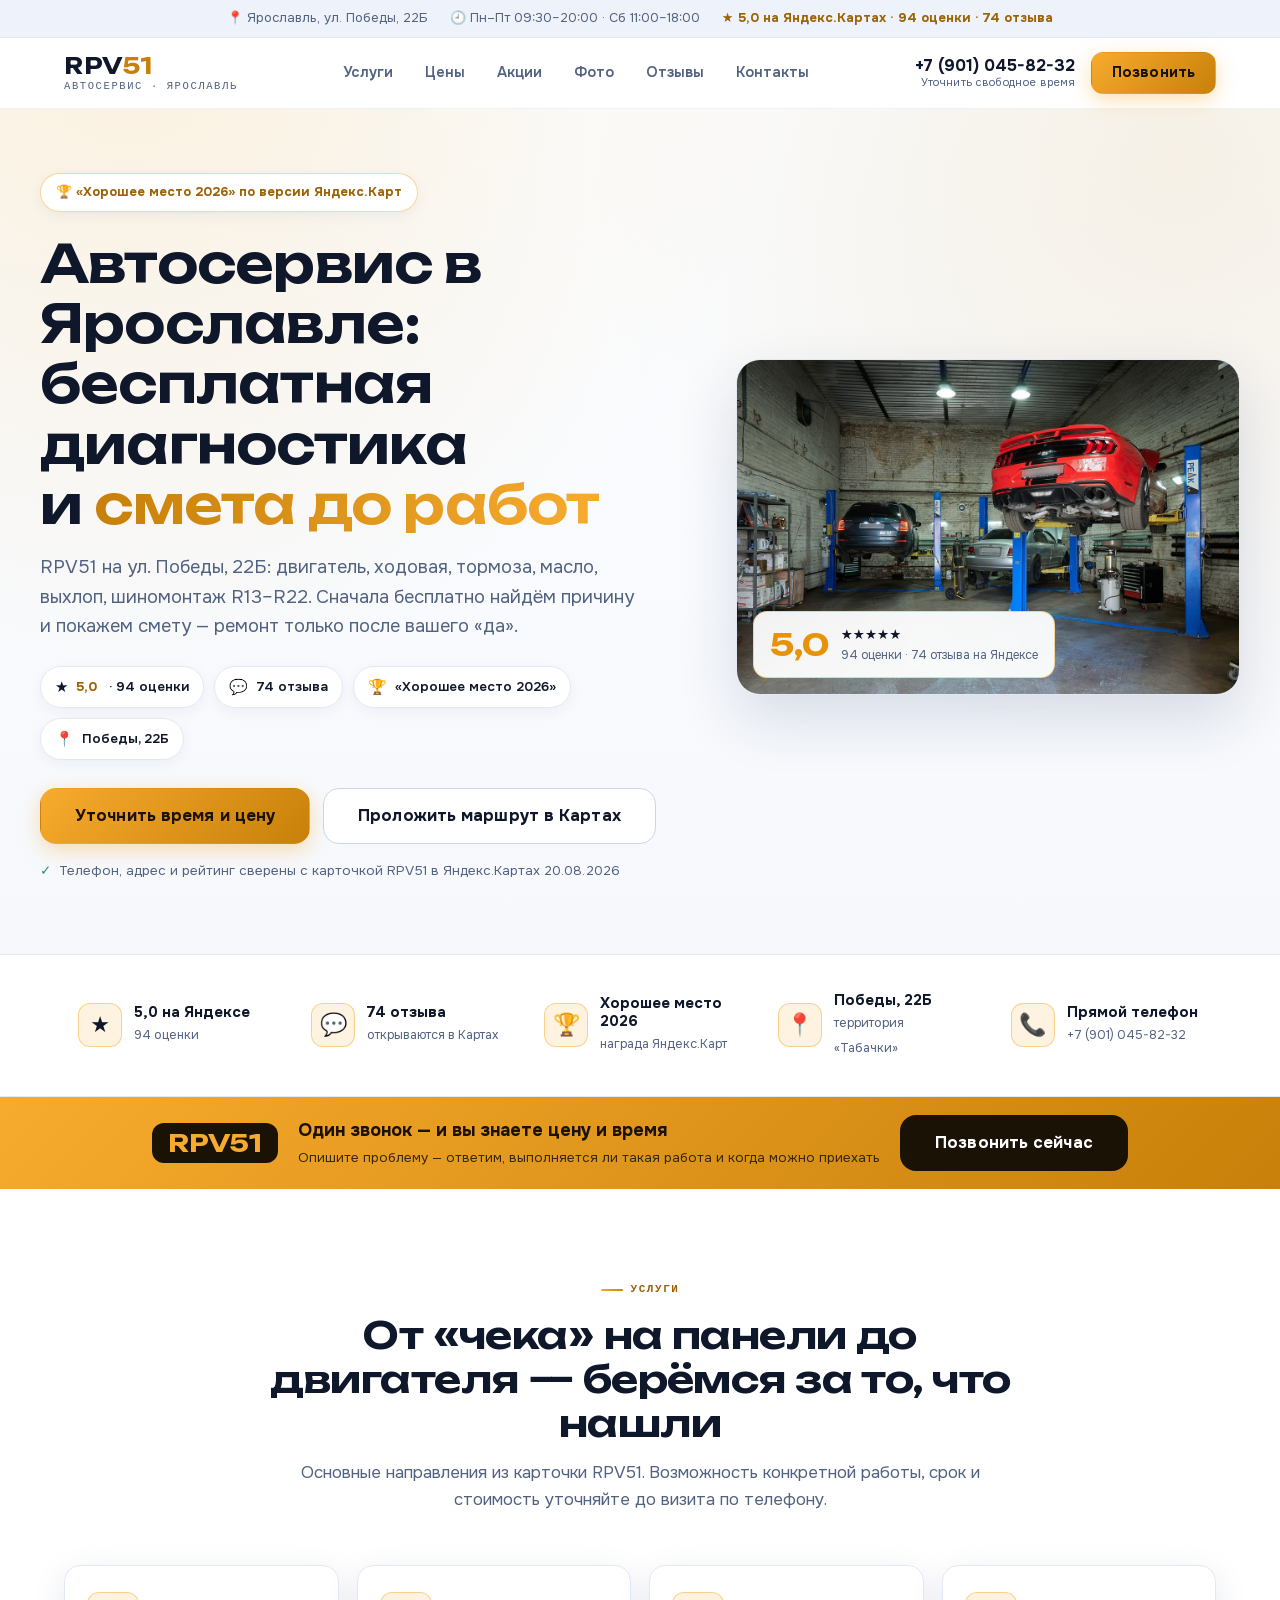
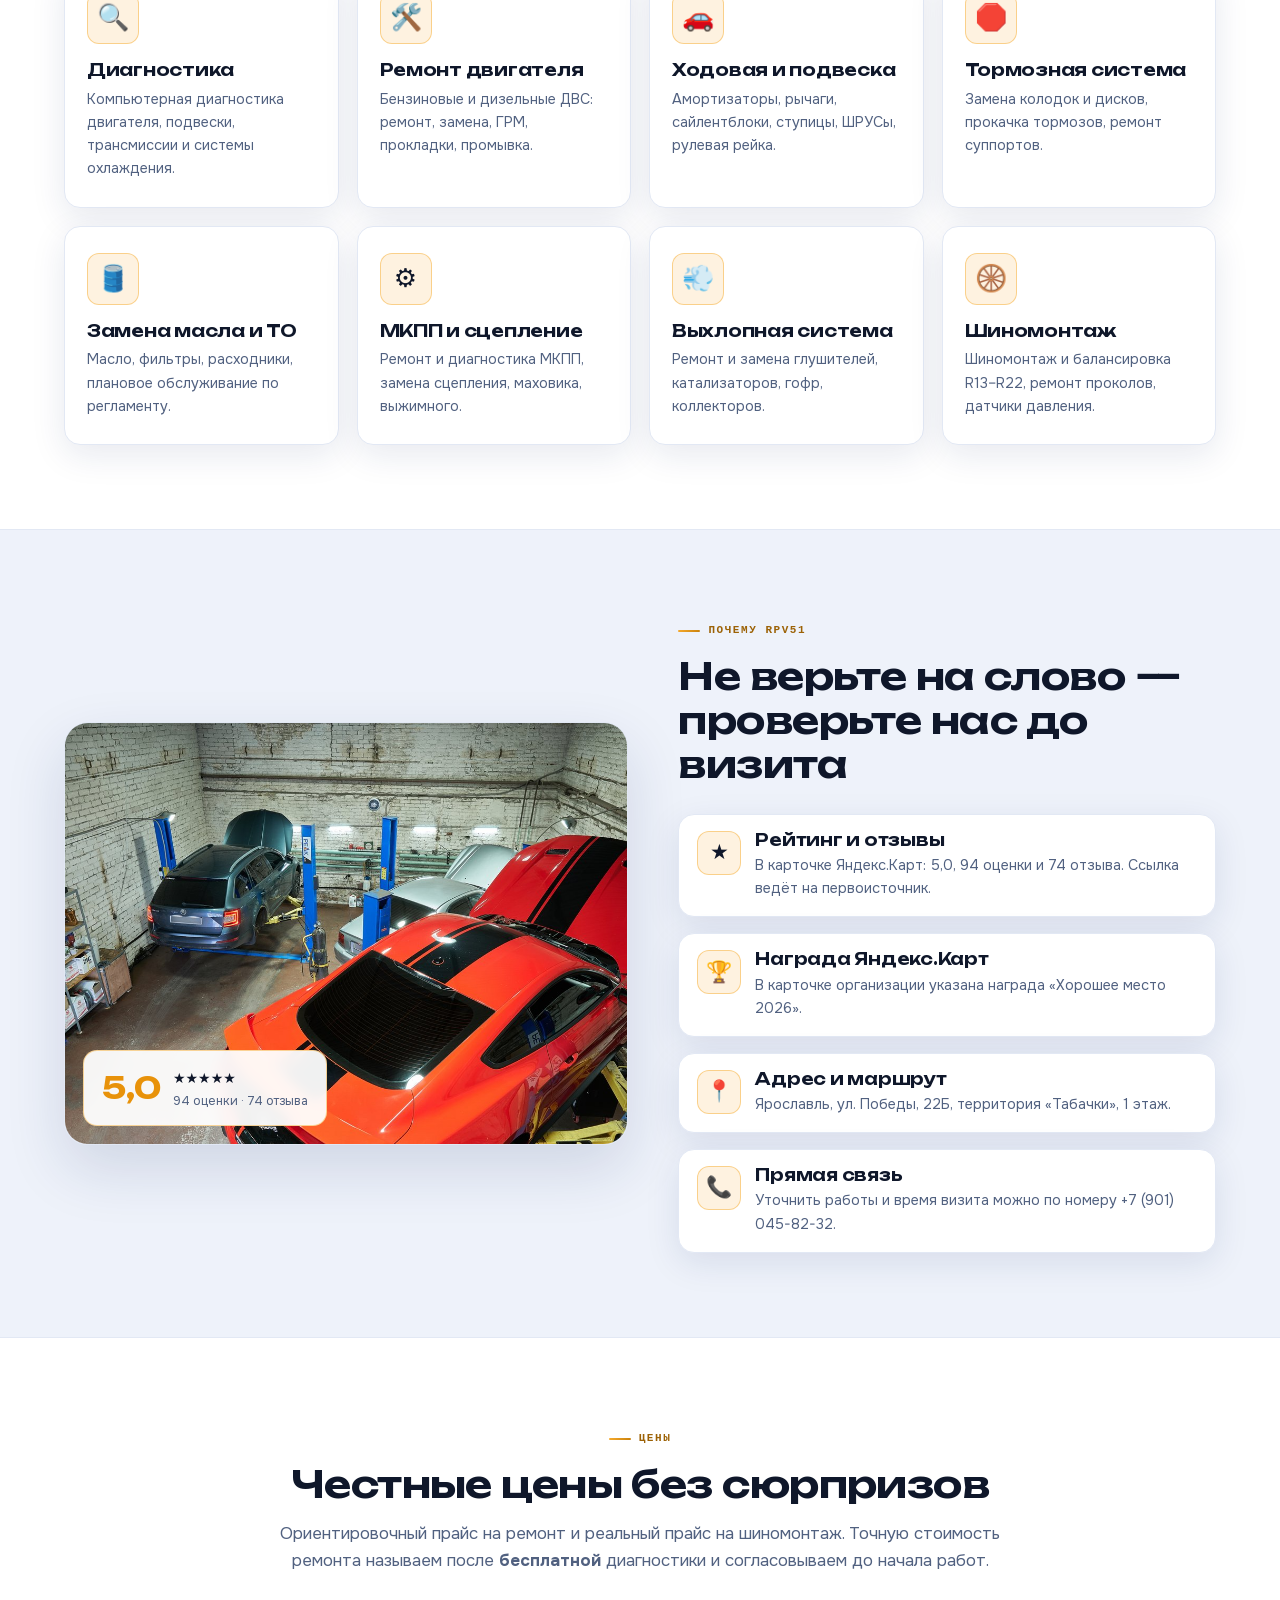
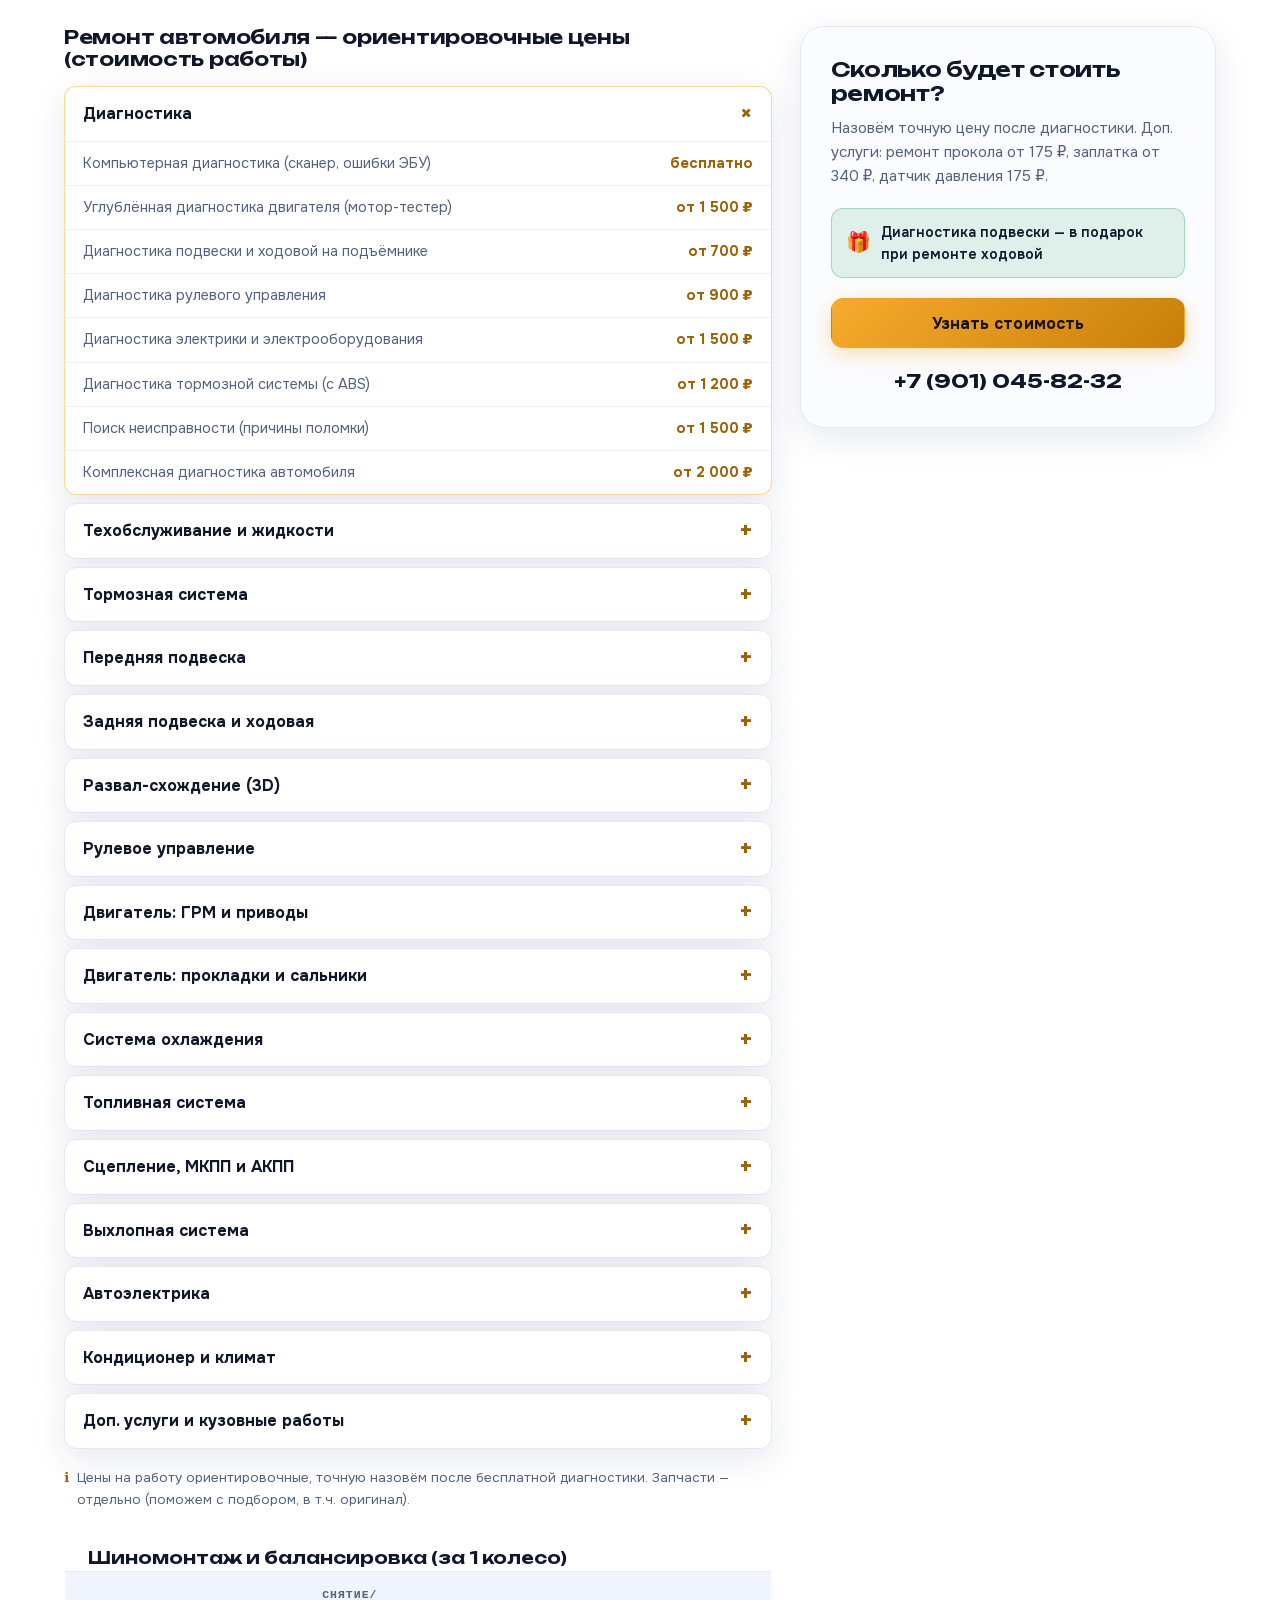
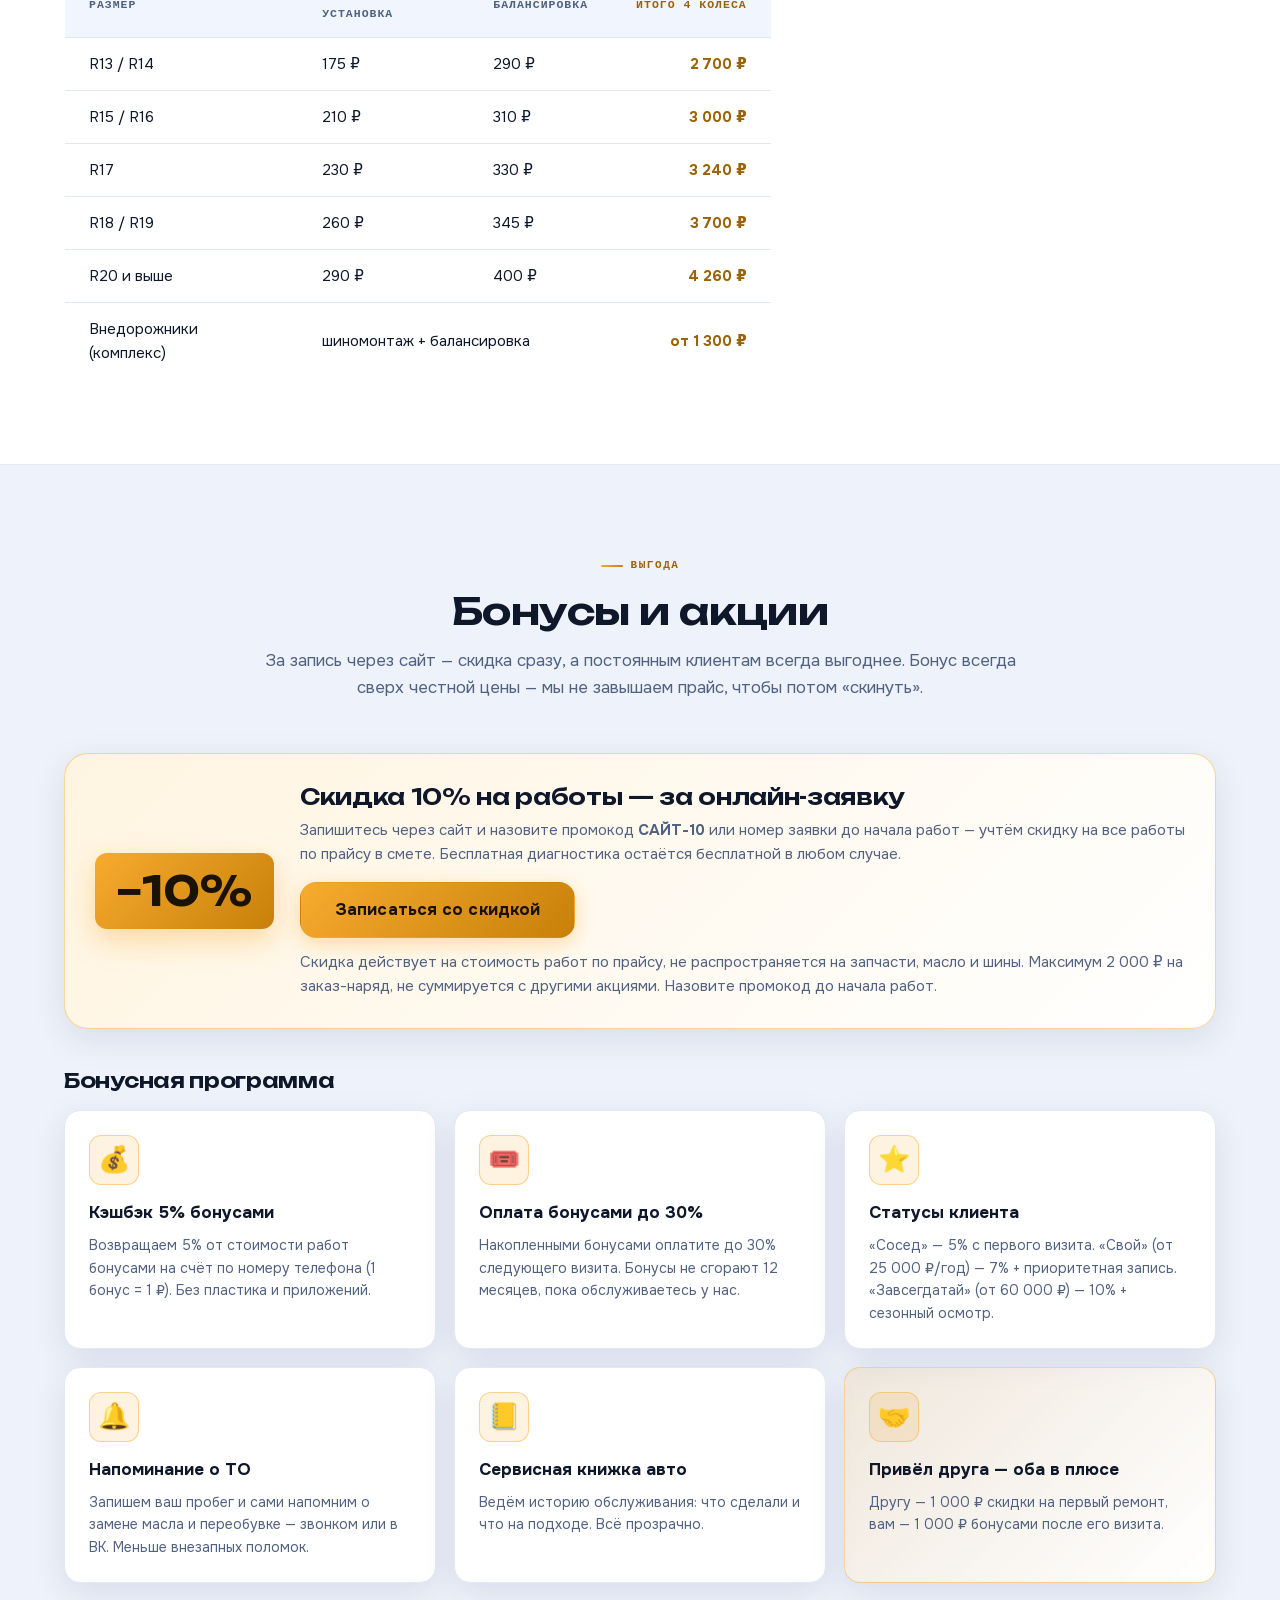
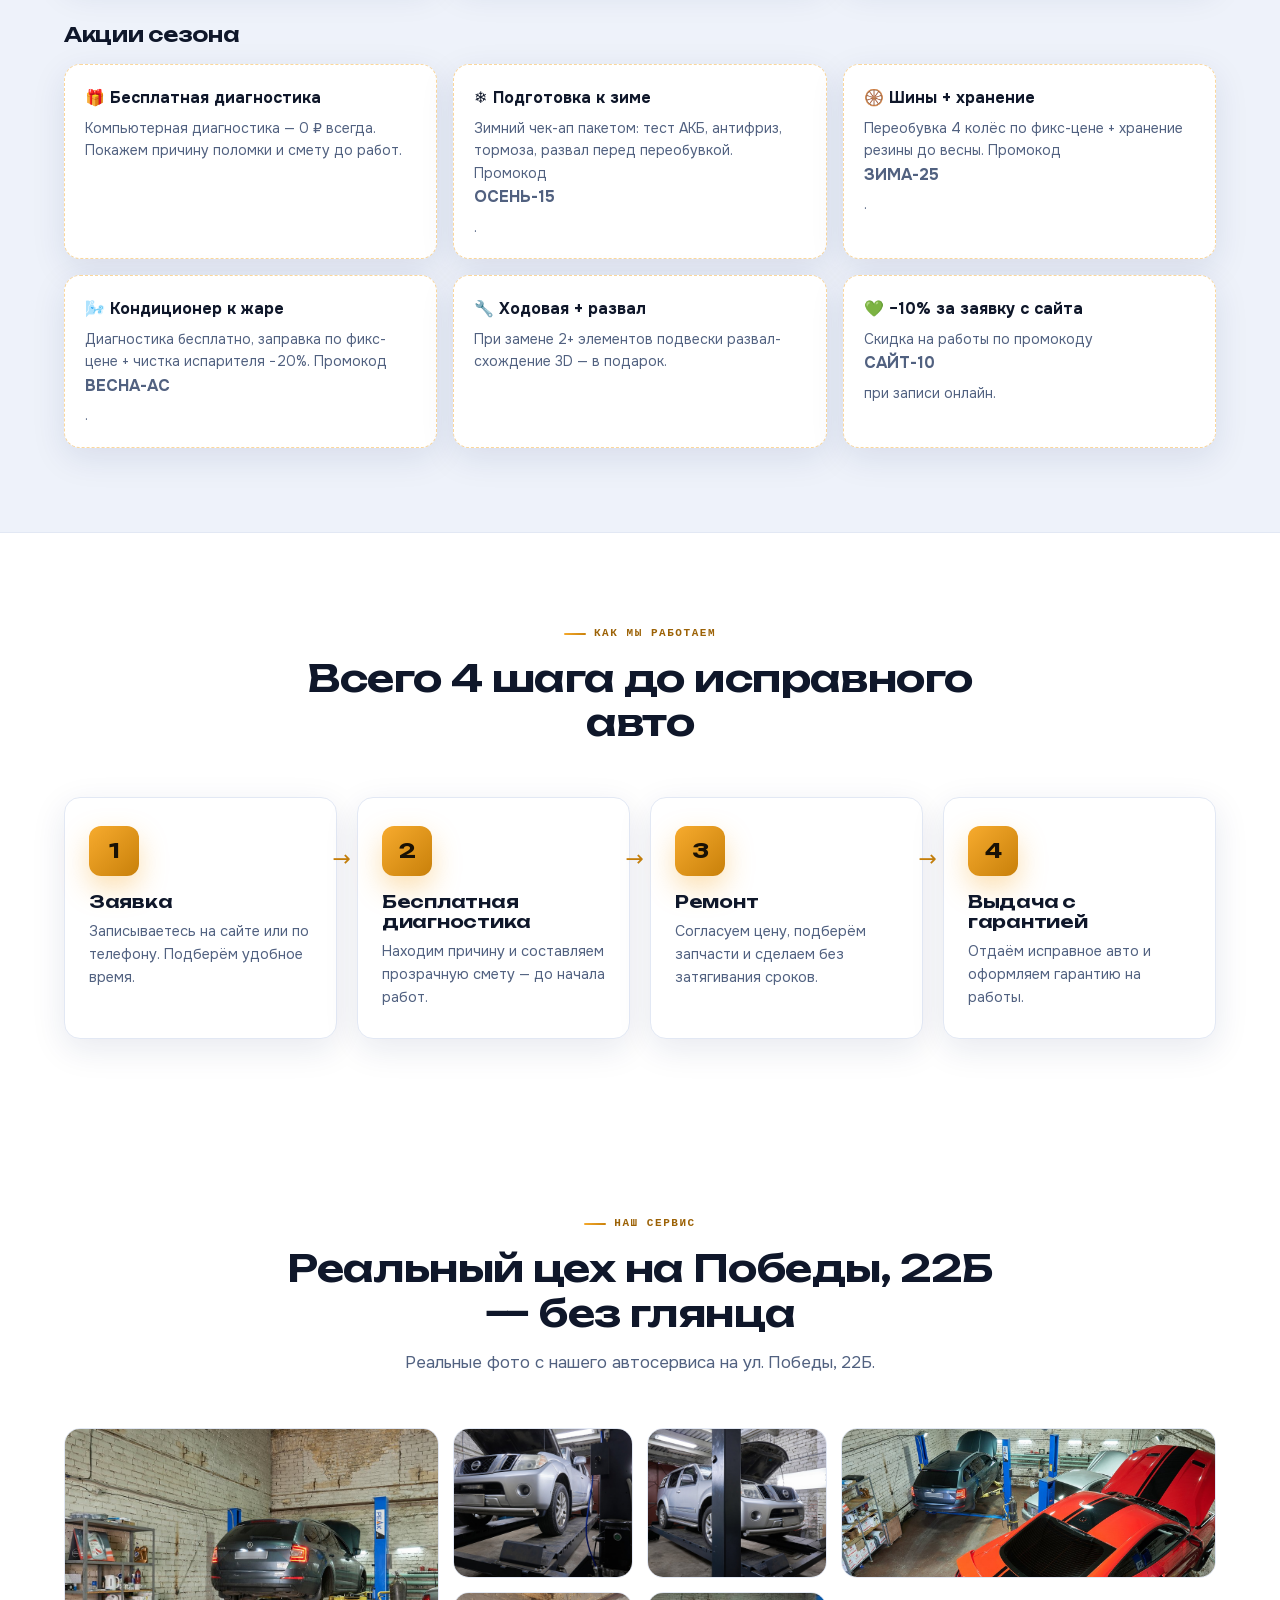
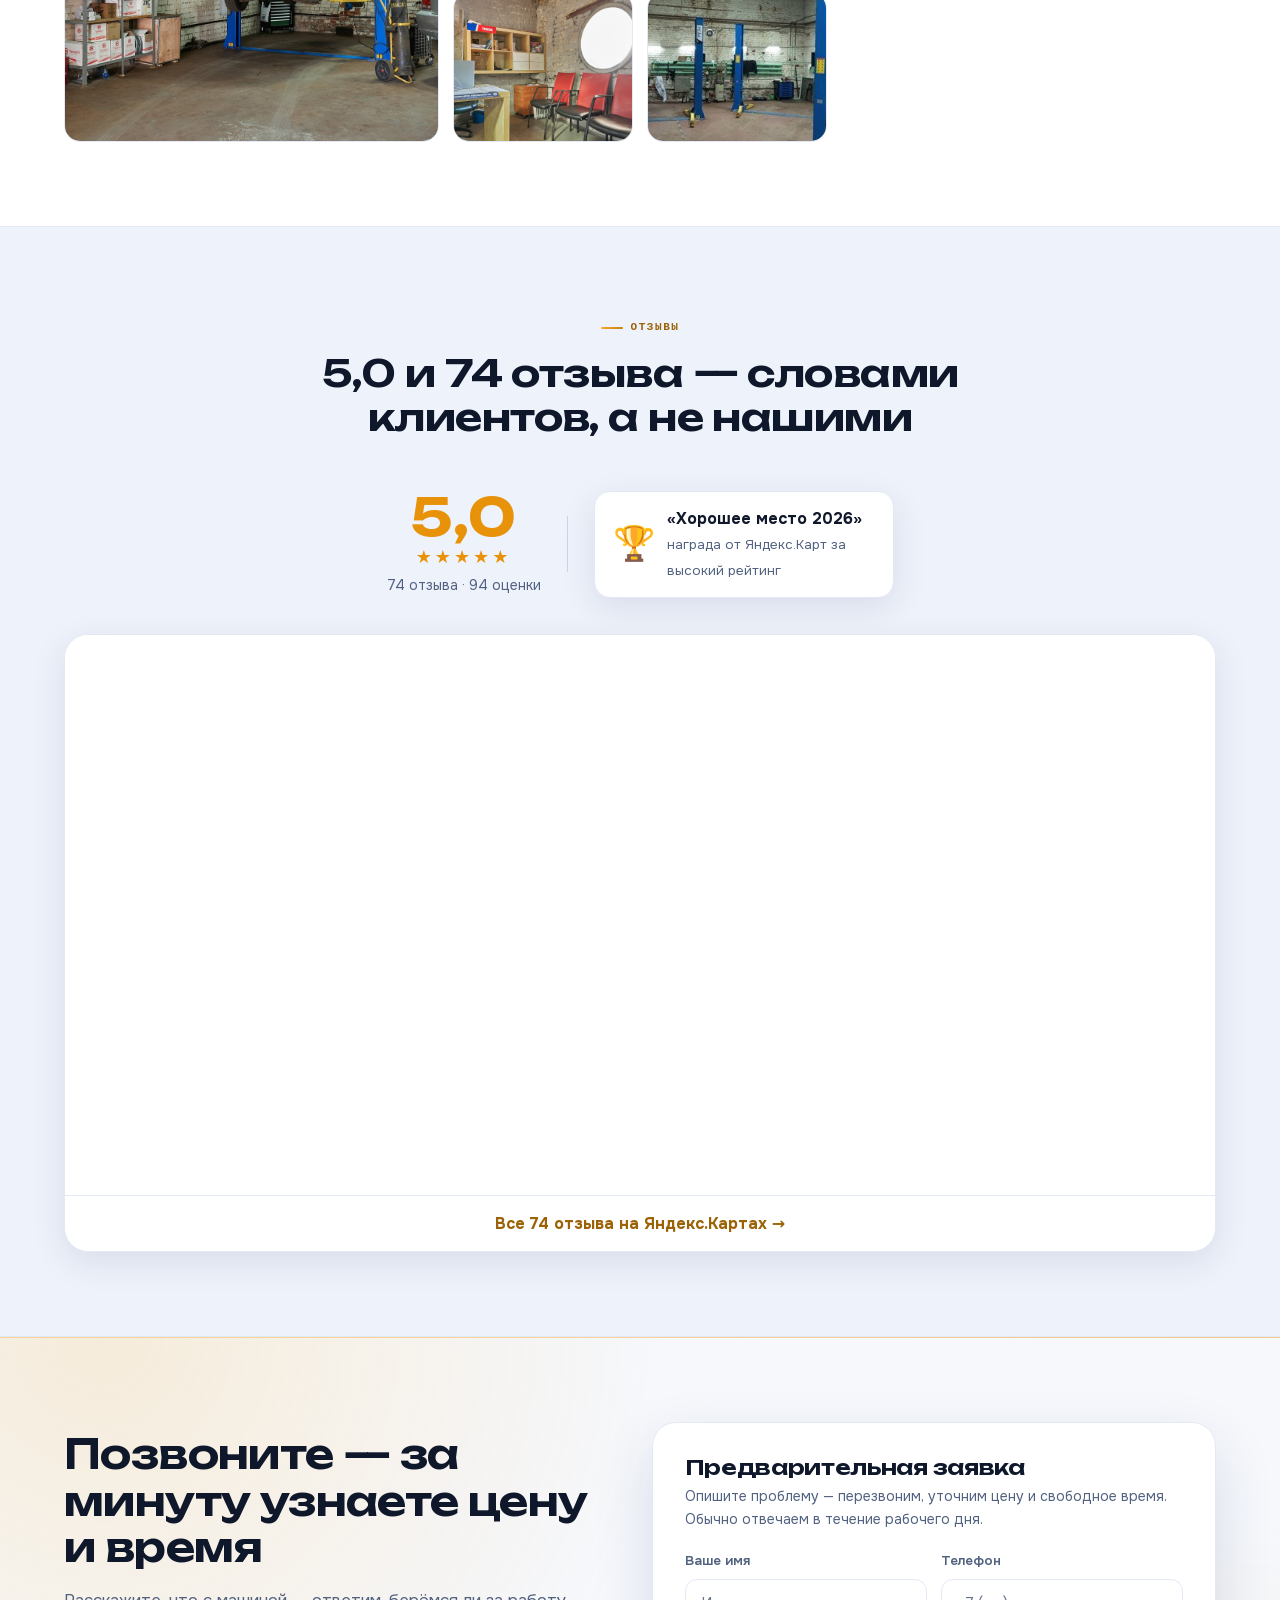
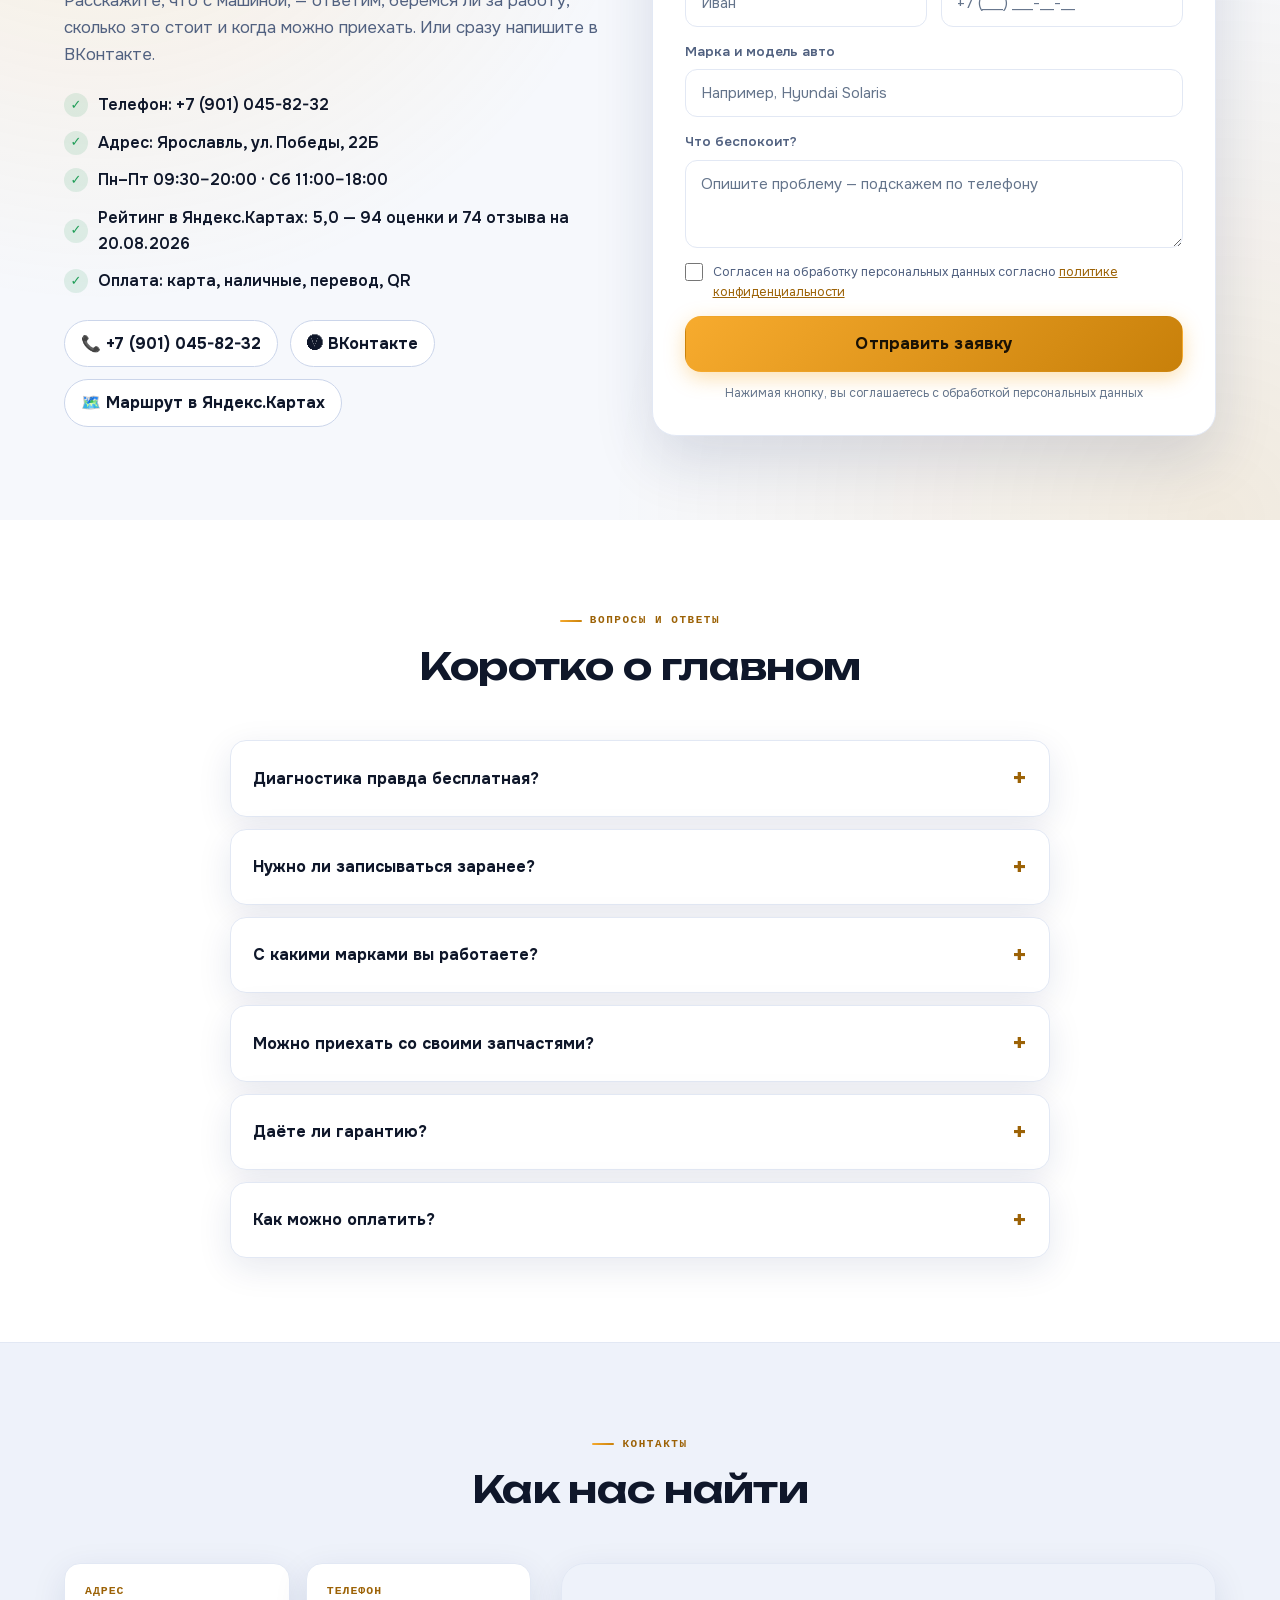
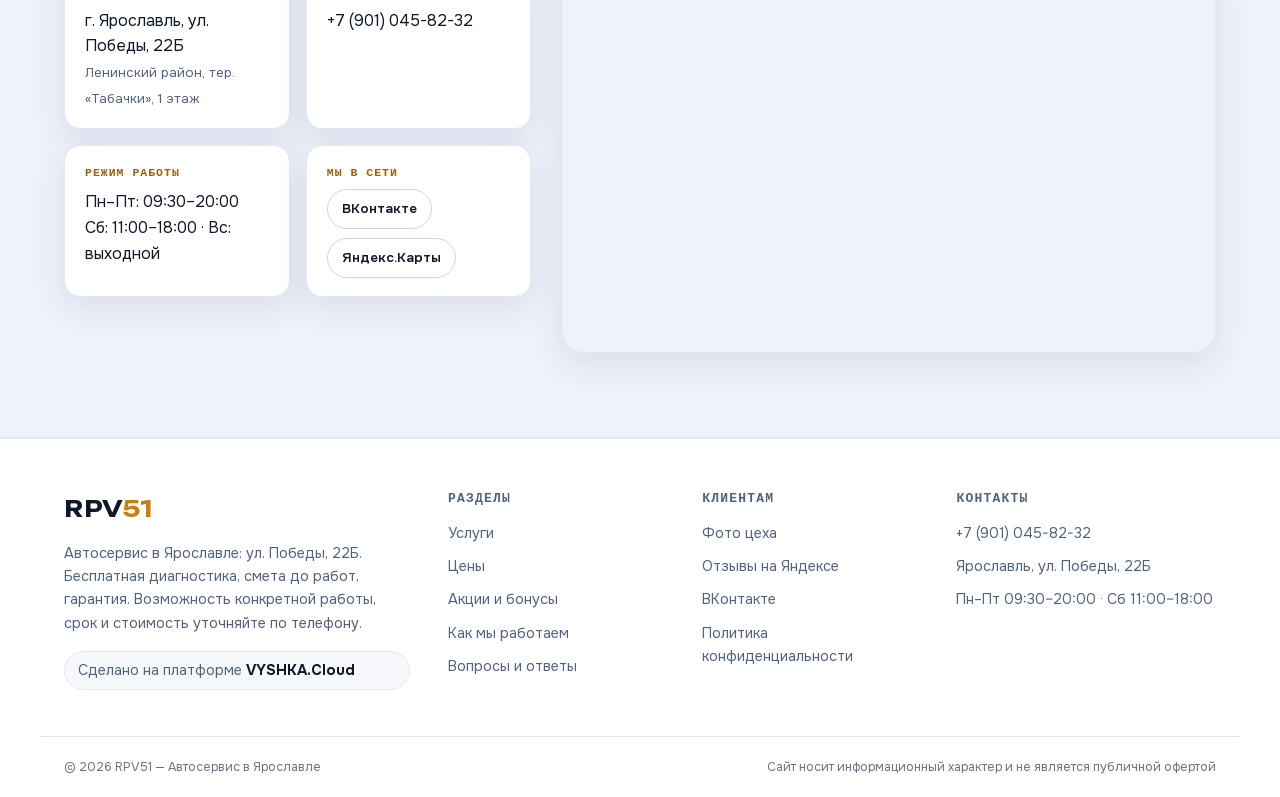
==== index.html @ 92052ecc "Редизайн под дизайн-систему vyshka.cloud (палитра «янтарь» сохранена): Unbounded+Onest self-host, то" ====
<!DOCTYPE html>
<html lang="ru">
<head>
  <meta charset="UTF-8" />
  <meta name="yandex-verification" content="de6a244780c38d13" />
  <meta name="viewport" content="width=device-width, initial-scale=1.0" />
  <title>Автосервис RPV51 в Ярославле — бесплатная диагностика</title>
  <meta name="description" content="Автосервис RPV51 в Ярославле, Победы 22Б: бесплатная диагностика, смета до работ, гарантия. Ходовая, тормоза, шиномонтаж R13–R22, 5,0 на Яндексе." />
  <meta name="keywords" content="автосервис Ярославль, ремонт авто Ярославль, Победы 22Б, ремонт двигателя, шиномонтаж, RPV51, РПВ51" />
  <link rel="canonical" href="https://rpv51-yar.ru/" />
  <meta property="og:title" content="RPV51 — автосервис в Ярославле: бесплатная диагностика и смета до работ" />
  <meta property="og:description" content="Сначала бесплатно находим причину и показываем смету — ремонт только после вашего «да». Победы, 22Б. 5,0 на Яндекс.Картах, «Хорошее место 2026»." />
  <meta property="og:type" content="website" />
  <meta property="og:locale" content="ru_RU" />
  <meta property="og:image" content="https://rpv51-yar.ru/assets/work5.jpg" />
  <meta property="og:url" content="https://rpv51-yar.ru/" />
  <meta name="twitter:card" content="summary_large_image" />
  <meta name="twitter:title" content="RPV51 — автосервис в Ярославле: бесплатная диагностика и смета до работ" />
  <meta name="twitter:image" content="https://rpv51-yar.ru/assets/work5.jpg" />
  <meta name="theme-color" content="#f5a623" />

  <link rel="preload" href="assets/fonts/onest-400-cyrillic.woff2" as="font" type="font/woff2" crossorigin />
  <link rel="preload" href="assets/fonts/onest-700-cyrillic.woff2" as="font" type="font/woff2" crossorigin />
  <link rel="preload" href="assets/fonts/unbounded-700-cyrillic.woff2" as="font" type="font/woff2" crossorigin />
  <link rel="stylesheet" href="assets/fonts/fonts.css" />
  <link rel="preload" as="image" href="assets/work5.jpg" fetchpriority="high" />
  <link rel="stylesheet" href="styles.css?v=vyshka-ds-1" />
  <link rel="icon" href="data:image/svg+xml,<svg xmlns='http://www.w3.org/2000/svg' viewBox='0 0 100 100'><rect width='100' height='100' rx='22' fill='%23f5a623'/><text x='50' y='70' font-size='54' font-family='Arial' font-weight='bold' fill='%231a1205' text-anchor='middle'>R</text></svg>" />

  <script type="application/ld+json">
  {
    "@context": "https://schema.org", "@type": "AutoRepair", "name": "RPV51",
    "url": "https://rpv51-yar.ru/", "telephone": "+7-901-045-82-32", "priceRange": "₽₽",
    "address": {"@type": "PostalAddress", "streetAddress": "ул. Победы, 22Б", "addressLocality": "Ярославль", "addressRegion": "Ярославская область", "addressCountry": "RU"},
    "openingHoursSpecification": [
      {"@type": "OpeningHoursSpecification", "dayOfWeek": ["Monday","Tuesday","Wednesday","Thursday","Friday"], "opens": "09:30", "closes": "20:00"},
      {"@type": "OpeningHoursSpecification", "dayOfWeek": "Saturday", "opens": "11:00", "closes": "18:00"}
    ],
    "aggregateRating": {"@type": "AggregateRating", "ratingValue": "5.0", "ratingCount": "94", "reviewCount": "74"},
    "sameAs": ["https://yandex.ru/maps/org/212090615871/", "https://vk.com/rpv51"]
  }
  </script>
</head>
<body data-offer-version="verified-card-v1">

  <!-- TOPBAR -->
  <div class="topbar">
    <div class="container topbar__inner">
      <span class="topbar__item">📍 Ярославль, ул. Победы, 22Б</span>
      <span class="topbar__item">🕘 Пн–Пт 09:30–20:00 · Сб 11:00–18:00</span>
      <span class="topbar__item topbar__rating">★ 5,0 на Яндекс.Картах · 94 оценки · 74 отзыва</span>
    </div>
  </div>

  <!-- HEADER -->
  <header class="header" id="header">
    <div class="container header__inner">
      <a href="#home" class="logo" aria-label="RPV51 — на главную">
        <span class="logo__mark">RPV<span class="logo__accent">51</span></span>
        <span class="logo__sub">Автосервис · Ярославль</span>
      </a>
      <nav class="nav" id="nav">
        <a href="#services" class="nav__link">Услуги</a>
        <a href="#prices" class="nav__link">Цены</a>
        <a href="#bonus" class="nav__link">Акции</a>
        <a href="#gallery" class="nav__link">Фото</a>
        <a href="#reviews" class="nav__link">Отзывы</a>
        <a href="#contacts" class="nav__link">Контакты</a>
      </nav>
      <div class="header__actions">
        <a href="tel:+79010458232" class="header__phone" data-track="phone" data-placement="header"><b>+7 (901) 045-82-32</b><small>Уточнить свободное время</small></a>
        <a href="tel:+79010458232" class="btn btn--primary btn--sm" data-track="phone" data-placement="header">Позвонить</a>
        <button class="burger" id="burger" aria-label="Меню" aria-expanded="false"><span></span><span></span><span></span></button>
      </div>
    </div>
  </header>

  <!-- HERO -->
  <section class="hero" id="home">
    <div class="container hero__inner">
      <div class="hero__grid">
        <div class="hero__content">
          <span class="hero__badge">🏆 «Хорошее место 2026» по версии Яндекс.Карт</span>
          <h1 class="hero__title">Автосервис в Ярославле: бесплатная диагностика<br />и <span class="accent">смета до работ</span></h1>
          <p class="hero__text">RPV51 на ул. Победы, 22Б: двигатель, ходовая, тормоза, масло, выхлоп, шиномонтаж R13–R22. Сначала бесплатно найдём причину и покажем смету — ремонт только после вашего «да».</p>

          <div class="hero__trust">
            <span class="trust-chip"><span class="ic">★</span><b>5,0</b>&nbsp;·&nbsp;94 оценки</span>
            <span class="trust-chip"><span class="ic">💬</span>74 отзыва</span>
            <span class="trust-chip"><span class="ic">🏆</span>«Хорошее место 2026»</span>
            <span class="trust-chip"><span class="ic">📍</span>Победы, 22Б</span>
          </div>

          <div class="hero__actions">
            <a href="tel:+79010458232" class="btn btn--primary btn--lg" data-track="phone" data-placement="hero">Уточнить время и цену</a>
            <a href="https://yandex.ru/maps/org/212090615871/" target="_blank" rel="noopener" class="btn btn--ghost btn--lg" data-track="route" data-placement="hero">Проложить маршрут в Картах</a>
          </div>
          <p class="hero__note">Телефон, адрес и рейтинг сверены с карточкой RPV51 в Яндекс.Картах 20.08.2026</p>
        </div>
        <div class="hero__media">
          <div class="hero__photo">
            <img src="assets/work5.jpg" alt="Цех автосервиса RPV51 в Ярославле" width="1200" height="800" fetchpriority="high" />
            <div class="hero__photo-badge"><span class="big">5,0</span><div><b>★★★★★</b><small>94 оценки · 74 отзыва на Яндексе</small></div></div>
          </div>
        </div>
      </div>
    </div>
  </section>

  <!-- BENEFITS -->
  <section class="benefits">
    <div class="container benefits__inner">
      <div class="benefit"><div class="benefit__ic">★</div><div><b>5,0 на Яндексе</b><span>94 оценки</span></div></div>
      <div class="benefit"><div class="benefit__ic">💬</div><div><b>74 отзыва</b><span>открываются в Картах</span></div></div>
      <div class="benefit"><div class="benefit__ic">🏆</div><div><b>Хорошее место 2026</b><span>награда Яндекс.Карт</span></div></div>
      <div class="benefit"><div class="benefit__ic">📍</div><div><b>Победы, 22Б</b><span>территория «Табачки»</span></div></div>
      <div class="benefit"><div class="benefit__ic">📞</div><div><b>Прямой телефон</b><span>+7 (901) 045-82-32</span></div></div>
    </div>
  </section>

  <!-- DIRECT CONTACT -->
  <section class="promo-bar" id="promo">
    <div class="container promo-bar__inner">
      <span class="promo-bar__badge">RPV51</span>
      <div class="promo-bar__text">
        <b>Один звонок — и вы знаете цену и время</b>
        <span>Опишите проблему — ответим, выполняется ли такая работа и когда можно приехать</span>
      </div>
      <a href="tel:+79010458232" class="btn btn--lg" data-track="phone" data-placement="contact-strip">Позвонить сейчас</a>
    </div>
  </section>

  <!-- SERVICES -->
  <section class="section" id="services">
    <div class="container">
      <div class="section__head">
        <span class="section__tag">Услуги</span>
        <h2 class="section__title">От «чека» на панели до двигателя — берёмся за то, что нашли</h2>
        <p class="section__lead">Основные направления из карточки RPV51. Возможность конкретной работы, срок и стоимость уточняйте до визита по телефону.</p>
      </div>
      <div class="services">
        <article class="card"><div class="card__icon">🔍</div><h3 class="card__title">Диагностика</h3><p class="card__text">Компьютерная диагностика двигателя, подвески, трансмиссии и системы охлаждения.</p></article>
        <article class="card"><div class="card__icon">🛠️</div><h3 class="card__title">Ремонт двигателя</h3><p class="card__text">Бензиновые и дизельные ДВС: ремонт, замена, ГРМ, прокладки, промывка.</p></article>
        <article class="card"><div class="card__icon">🚗</div><h3 class="card__title">Ходовая и подвеска</h3><p class="card__text">Амортизаторы, рычаги, сайлентблоки, ступицы, ШРУСы, рулевая рейка.</p></article>
        <article class="card"><div class="card__icon">🛑</div><h3 class="card__title">Тормозная система</h3><p class="card__text">Замена колодок и дисков, прокачка тормозов, ремонт суппортов.</p></article>
        <article class="card"><div class="card__icon">🛢️</div><h3 class="card__title">Замена масла и ТО</h3><p class="card__text">Масло, фильтры, расходники, плановое обслуживание по регламенту.</p></article>
        <article class="card"><div class="card__icon">⚙️</div><h3 class="card__title">МКПП и сцепление</h3><p class="card__text">Ремонт и диагностика МКПП, замена сцепления, маховика, выжимного.</p></article>
        <article class="card"><div class="card__icon">💨</div><h3 class="card__title">Выхлопная система</h3><p class="card__text">Ремонт и замена глушителей, катализаторов, гофр, коллекторов.</p></article>
        <article class="card"><div class="card__icon">🛞</div><h3 class="card__title">Шиномонтаж</h3><p class="card__text">Шиномонтаж и балансировка R13–R22, ремонт проколов, датчики давления.</p></article>
      </div>
    </div>
  </section>

  <!-- WHY -->
  <section class="section section--dark" id="why">
    <div class="container">
      <div class="why">
        <div class="why__media reveal">
          <img src="assets/work6.jpg" alt="Автомобили на ремонте в цехе RPV51" loading="lazy"  width="1200" height="800" />
          <div class="why__badge"><span class="big">5,0</span><div><b>★★★★★</b><small>94 оценки · 74 отзыва</small></div></div>
        </div>
        <div>
          <div class="section__head section__head--left" style="margin-bottom:28px;max-width:none">
            <span class="section__tag">Почему RPV51</span>
            <h2 class="section__title">Не верьте на слово — проверьте нас до визита</h2>
          </div>
          <div class="why__list">
            <div class="why__item"><div class="ic">★</div><div><h3>Рейтинг и отзывы</h3><p>В карточке Яндекс.Карт: 5,0, 94 оценки и 74 отзыва. Ссылка ведёт на первоисточник.</p></div></div>
            <div class="why__item"><div class="ic">🏆</div><div><h3>Награда Яндекс.Карт</h3><p>В карточке организации указана награда «Хорошее место 2026».</p></div></div>
            <div class="why__item"><div class="ic">📍</div><div><h3>Адрес и маршрут</h3><p>Ярославль, ул. Победы, 22Б, территория «Табачки», 1 этаж.</p></div></div>
            <div class="why__item"><div class="ic">📞</div><div><h3>Прямая связь</h3><p>Уточнить работы и время визита можно по номеру +7 (901) 045-82-32.</p></div></div>
          </div>
        </div>
      </div>
    </div>
  </section>

  <!-- PRICES -->
  <section class="section" id="prices">
    <div class="container">
      <div class="section__head">
        <span class="section__tag">Цены</span>
        <h2 class="section__title">Честные цены без сюрпризов</h2>
        <p class="section__lead">Ориентировочный прайс на ремонт и реальный прайс на шиномонтаж. Точную стоимость ремонта называем после <b>бесплатной</b> диагностики и согласовываем до начала работ.</p>
      </div>
      <div class="prices">
        <div class="price-col">
          <h3 class="price-subhead">Ремонт автомобиля — ориентировочные цены (стоимость работы)</h3>
          <div class="price-acc">
            <details open><summary>Диагностика</summary><table>
              <tr><td>Компьютерная диагностика (сканер, ошибки ЭБУ)</td><td>бесплатно</td></tr>
              <tr><td>Углублённая диагностика двигателя (мотор-тестер)</td><td>от 1 500 ₽</td></tr>
              <tr><td>Диагностика подвески и ходовой на подъёмнике</td><td>от 700 ₽</td></tr>
              <tr><td>Диагностика рулевого управления</td><td>от 900 ₽</td></tr>
              <tr><td>Диагностика электрики и электрооборудования</td><td>от 1 500 ₽</td></tr>
              <tr><td>Диагностика тормозной системы (с ABS)</td><td>от 1 200 ₽</td></tr>
              <tr><td>Поиск неисправности (причины поломки)</td><td>от 1 500 ₽</td></tr>
              <tr><td>Комплексная диагностика автомобиля</td><td>от 2 000 ₽</td></tr>
            </table></details>
            <details><summary>Техобслуживание и жидкости</summary><table>
              <tr><td>Замена моторного масла и фильтра</td><td>от 700 ₽</td></tr>
              <tr><td>Замена воздушного / салонного фильтра</td><td>от 300 ₽</td></tr>
              <tr><td>Замена топливного фильтра (бензин)</td><td>от 600 ₽</td></tr>
              <tr><td>Замена свечей зажигания</td><td>от 600 ₽</td></tr>
              <tr><td>Замена антифриза (самотёком / с промывкой)</td><td>от 700 ₽</td></tr>
              <tr><td>Замена тормозной жидкости с прокачкой</td><td>от 1 000 ₽</td></tr>
              <tr><td>Замена жидкости ГУР / сцепления</td><td>от 900 ₽</td></tr>
            </table></details>
            <details><summary>Тормозная система</summary><table>
              <tr><td>Замена тормозных колодок (1 ось)</td><td>от 1 200 ₽</td></tr>
              <tr><td>Замена тормозных дисков (1 ось)</td><td>от 1 600 ₽</td></tr>
              <tr><td>Прокачка тормозной системы</td><td>от 900 ₽</td></tr>
              <tr><td>Проточка тормозных дисков (со снятием)</td><td>от 2 000 ₽</td></tr>
              <tr><td>Замена тормозного суппорта (1 шт.)</td><td>от 1 500 ₽</td></tr>
              <tr><td>Замена колодок ручника / барабанных</td><td>от 1 800 ₽</td></tr>
            </table></details>
            <details><summary>Передняя подвеска</summary><table>
              <tr><td>Замена амортизатора / стойки (1 шт.)</td><td>от 2 000 ₽</td></tr>
              <tr><td>Замена опорного подшипника</td><td>от 1 500 ₽</td></tr>
              <tr><td>Замена шаровой опоры</td><td>от 1 200 ₽</td></tr>
              <tr><td>Замена рычага передней подвески</td><td>от 1 500 ₽</td></tr>
              <tr><td>Замена сайлентблока рычага</td><td>от 2 000 ₽</td></tr>
              <tr><td>Замена стойки (линка) стабилизатора</td><td>от 500 ₽</td></tr>
              <tr><td>Замена подшипника передней ступицы</td><td>от 1 600 ₽</td></tr>
            </table></details>
            <details><summary>Задняя подвеска и ходовая</summary><table>
              <tr><td>Замена заднего амортизатора (1 шт.)</td><td>от 900 ₽</td></tr>
              <tr><td>Замена пружины задней подвески (1 шт.)</td><td>от 1 200 ₽</td></tr>
              <tr><td>Замена стойки / втулки заднего стабилизатора</td><td>от 600 ₽</td></tr>
              <tr><td>Замена рычага задней подвески (1 шт.)</td><td>от 1 500 ₽</td></tr>
              <tr><td>Замена сайлентблоков задних рычагов</td><td>от 2 200 ₽</td></tr>
              <tr><td>Замена подшипника задней ступицы</td><td>от 1 900 ₽</td></tr>
              <tr><td>Замена задней балки в сборе</td><td>от 3 500 ₽</td></tr>
            </table></details>
            <details><summary>Развал-схождение (3D)</summary><table>
              <tr><td>Проверка углов на 3D-стенде (с протоколом)</td><td>от 1 000 ₽</td></tr>
              <tr><td>Одна ось (легковой)</td><td>от 1 800 ₽</td></tr>
              <tr><td>Две оси (легковой)</td><td>от 3 200 ₽</td></tr>
              <tr><td>Кроссовер / внедорожник (две оси)</td><td>от 3 800 ₽</td></tr>
              <tr><td>Многорычажка / регулируемая задняя ось</td><td>от 4 000 ₽</td></tr>
              <tr><td>Минивэн / микроавтобус</td><td>от 4 500 ₽</td></tr>
            </table></details>
            <details><summary>Рулевое управление</summary><table>
              <tr><td>Замена рулевого наконечника (1 шт.)</td><td>от 500 ₽</td></tr>
              <tr><td>Замена рулевой тяги (1 шт.)</td><td>от 1 000 ₽</td></tr>
              <tr><td>Замена рулевой рейки</td><td>от 4 000 ₽</td></tr>
              <tr><td>Замена насоса ГУР</td><td>от 1 500 ₽</td></tr>
              <tr><td>Замена пыльника / сальника рейки</td><td>от 900 ₽</td></tr>
            </table></details>
            <details><summary>Двигатель: ГРМ и приводы</summary><table>
              <tr><td>Замена ремня ГРМ (отечественные)</td><td>от 1 200 ₽</td></tr>
              <tr><td>Замена ремня ГРМ (иномарки)</td><td>от 2 800 ₽</td></tr>
              <tr><td>Комплект ГРМ (ремень + ролики + натяжитель)</td><td>от 3 500 ₽</td></tr>
              <tr><td>Замена цепи ГРМ</td><td>от 7 500 ₽</td></tr>
              <tr><td>Замена натяжного / обводного ролика</td><td>от 900 ₽</td></tr>
              <tr><td>Замена помпы совместно с ГРМ</td><td>от 1 000 ₽</td></tr>
            </table></details>
            <details><summary>Двигатель: прокладки и сальники</summary><table>
              <tr><td>Прокладка клапанной крышки</td><td>от 1 500 ₽</td></tr>
              <tr><td>Помпа (водяной насос)</td><td>от 2 800 ₽</td></tr>
              <tr><td>Сальник коленвала / распредвала</td><td>от 1 500 ₽</td></tr>
              <tr><td>Прокладка поддона картера</td><td>от 2 200 ₽</td></tr>
              <tr><td>Маслосъёмные колпачки</td><td>от 6 500 ₽</td></tr>
              <tr><td>Прокладка ГБЦ (головки блока)</td><td>от 9 000 ₽</td></tr>
            </table></details>
            <details><summary>Система охлаждения</summary><table>
              <tr><td>Замена термостата</td><td>от 1 200 ₽</td></tr>
              <tr><td>Замена патрубков охлаждения</td><td>от 600 ₽</td></tr>
              <tr><td>Замена радиатора двигателя</td><td>от 2 000 ₽</td></tr>
              <tr><td>Замена радиатора печки (отопителя)</td><td>от 4 000 ₽</td></tr>
              <tr><td>Промывка / опрессовка системы</td><td>от 700 ₽</td></tr>
            </table></details>
            <details><summary>Топливная система</summary><table>
              <tr><td>Замена топливного фильтра</td><td>от 600 ₽</td></tr>
              <tr><td>Замена топливного насоса (в баке)</td><td>от 2 000 ₽</td></tr>
              <tr><td>Замена датчика уровня топлива</td><td>от 1 500 ₽</td></tr>
              <tr><td>Промывка форсунок без снятия (4 цил.)</td><td>от 3 500 ₽</td></tr>
              <tr><td>Чистка форсунок ультразвуком (4 цил.)</td><td>от 5 000 ₽</td></tr>
              <tr><td>Замер давления в топливной рампе</td><td>от 1 800 ₽</td></tr>
            </table></details>
            <details><summary>Сцепление, МКПП и АКПП</summary><table>
              <tr><td>Замена масла в МКПП / частичная в АКПП</td><td>от 700 ₽</td></tr>
              <tr><td>Полная (аппаратная) замена масла в АКПП</td><td>от 3 000 ₽</td></tr>
              <tr><td>Замена сцепления (комплект, со снятием КПП)</td><td>от 4 500 ₽</td></tr>
              <tr><td>Замена выжимного подшипника</td><td>от 2 500 ₽</td></tr>
              <tr><td>Снятие / установка АКПП</td><td>от 7 000 ₽</td></tr>
              <tr><td>Ремонт МКПП (со снятием и переборкой)</td><td>от 9 000 ₽</td></tr>
              <tr><td>Ремонт гидроблока / гидротрансформатора</td><td>от 6 000 ₽</td></tr>
            </table></details>
            <details><summary>Выхлопная система</summary><table>
              <tr><td>Замена лямбда-зонда</td><td>от 700 ₽</td></tr>
              <tr><td>Замена глушителя / резонатора</td><td>от 1 000 ₽</td></tr>
              <tr><td>Замена гофры глушителя (со сваркой)</td><td>от 2 000 ₽</td></tr>
              <tr><td>Замена катализатора (снятие/установка)</td><td>от 2 500 ₽</td></tr>
              <tr><td>Удаление катализатора + пламегаситель</td><td>от 5 000 ₽</td></tr>
              <tr><td>Сварочные работы по выхлопу (за шов)</td><td>от 500 ₽</td></tr>
            </table></details>
            <details><summary>Автоэлектрика</summary><table>
              <tr><td>Зарядка и проверка АКБ под нагрузкой</td><td>от 500 ₽</td></tr>
              <tr><td>Реле-регулятор / щётки генератора</td><td>от 800 ₽</td></tr>
              <tr><td>Снятие / установка генератора / стартера</td><td>от 1 500 ₽</td></tr>
              <tr><td>Ремонт генератора / стартера</td><td>от 1 500 ₽</td></tr>
              <tr><td>Ремонт проводки (поиск обрыва / КЗ)</td><td>от 900 ₽</td></tr>
            </table></details>
            <details><summary>Кондиционер и климат</summary><table>
              <tr><td>Диагностика кондиционирования</td><td>от 800 ₽</td></tr>
              <tr><td>Дозаправка фреоном (работа)</td><td>от 1 000 ₽</td></tr>
              <tr><td>Заправка кондиционера (вакуум + заправка)</td><td>от 1 500 ₽</td></tr>
              <tr><td>Поиск утечки фреона</td><td>от 1 000 ₽</td></tr>
              <tr><td>Антибактериальная чистка системы</td><td>от 1 200 ₽</td></tr>
            </table></details>
            <details><summary>Доп. услуги и кузовные работы</summary><table>
              <tr><td>Снятие / установка бампера</td><td>от 1 500 ₽</td></tr>
              <tr><td>Снятие / установка фары, регулировка света</td><td>от 500 ₽</td></tr>
              <tr><td>Установка защиты картера, подкрылков</td><td>от 500 ₽</td></tr>
              <tr><td>Чистка дроссельной заслонки</td><td>от 1 200 ₽</td></tr>
              <tr><td>Промывка / раскоксовка ДВС без разборки</td><td>от 2 500 ₽</td></tr>
              <tr><td>Антикор днища / скрытых полостей</td><td>от 3 000 ₽</td></tr>
            </table></details>
          </div>
          <p class="price-note">Цены на работу ориентировочные, точную назовём после бесплатной диагностики. Запчасти — отдельно (поможем с подбором, в т.ч. оригинал).</p>
          <div class="table-wrap">
            <table class="price-table price-table--tyre">
              <caption>Шиномонтаж и балансировка (за 1 колесо)</caption>
              <thead><tr><th>Размер</th><th>Снятие/установка</th><th>Балансировка</th><th>Итого 4 колеса</th></tr></thead>
              <tbody>
                <tr><td data-label="Размер">R13 / R14</td><td data-label="Снятие/установка">175 ₽</td><td data-label="Балансировка">290 ₽</td><td data-label="Итого 4 колеса">2 700 ₽</td></tr>
                <tr><td data-label="Размер">R15 / R16</td><td data-label="Снятие/установка">210 ₽</td><td data-label="Балансировка">310 ₽</td><td data-label="Итого 4 колеса">3 000 ₽</td></tr>
                <tr><td data-label="Размер">R17</td><td data-label="Снятие/установка">230 ₽</td><td data-label="Балансировка">330 ₽</td><td data-label="Итого 4 колеса">3 240 ₽</td></tr>
                <tr><td data-label="Размер">R18 / R19</td><td data-label="Снятие/установка">260 ₽</td><td data-label="Балансировка">345 ₽</td><td data-label="Итого 4 колеса">3 700 ₽</td></tr>
                <tr><td data-label="Размер">R20 и выше</td><td data-label="Снятие/установка">290 ₽</td><td data-label="Балансировка">400 ₽</td><td data-label="Итого 4 колеса">4 260 ₽</td></tr>
                <tr><td data-label="Размер">Внедорожники (комплекс)</td><td data-label="Услуга" colspan="2">шиномонтаж + балансировка</td><td data-label="Итого 4 колеса">от 1 300 ₽</td></tr>
              </tbody>
            </table>
          </div>
        </div>
        <aside class="price-cta">
          <h3>Сколько будет стоить ремонт?</h3>
          <p>Назовём точную цену после диагностики. Доп. услуги: ремонт прокола от 175 ₽, заплатка от 340 ₽, датчик давления 175 ₽.</p>
          <div class="gift"><span>🎁</span> Диагностика подвески — в подарок при ремонте ходовой</div>
          <button class="btn btn--primary js-book">Узнать стоимость</button>          <a href="tel:+79010458232" class="price-cta__phone">+7 (901) 045-82-32</a>
        </aside>
      </div>
    </div>
  </section>

  <!-- БОНУСЫ И АКЦИИ -->
  <section class="section section--dark" id="bonus">
    <div class="container">
      <div class="section__head">
        <span class="section__tag">Выгода</span>
        <h2 class="section__title">Бонусы и акции</h2>
        <p class="section__lead">За запись через сайт — скидка сразу, а постоянным клиентам всегда выгоднее. Бонус всегда сверх честной цены — мы не завышаем прайс, чтобы потом «скинуть».</p>
      </div>

      <div class="bonus-hero">
        <div class="bonus-hero__badge">−10%</div>
        <div class="bonus-hero__body">
          <h3>Скидка 10% на работы — за онлайн-заявку</h3>
          <p>Запишитесь через сайт и назовите промокод <b>САЙТ-10</b> или номер заявки до начала работ — учтём скидку на все работы по прайсу в смете. Бесплатная диагностика остаётся бесплатной в любом случае.</p>
          <button type="button" class="btn btn--primary btn--lg js-book">Записаться со скидкой</button>
          <p class="bonus-hero__cond">Скидка действует на стоимость работ по прайсу, не распространяется на запчасти, масло и шины. Максимум 2 000 ₽ на заказ-наряд, не суммируется с другими акциями. Назовите промокод до начала работ.</p>
        </div>
      </div>

      <h3 class="bonus-subhead">Бонусная программа</h3>
      <div class="bonus-grid">
        <div class="bonus-card"><div class="bonus-card__ic">💰</div><b>Кэшбэк 5% бонусами</b><p>Возвращаем 5% от стоимости работ бонусами на счёт по номеру телефона (1 бонус = 1 ₽). Без пластика и приложений.</p></div>
        <div class="bonus-card"><div class="bonus-card__ic">🎟️</div><b>Оплата бонусами до 30%</b><p>Накопленными бонусами оплатите до 30% следующего визита. Бонусы не сгорают 12 месяцев, пока обслуживаетесь у нас.</p></div>
        <div class="bonus-card"><div class="bonus-card__ic">⭐</div><b>Статусы клиента</b><p>«Сосед» — 5% с первого визита. «Свой» (от 25 000 ₽/год) — 7% + приоритетная запись. «Завсегдатай» (от 60 000 ₽) — 10% + сезонный осмотр.</p></div>
        <div class="bonus-card"><div class="bonus-card__ic">🔔</div><b>Напоминание о ТО</b><p>Запишем ваш пробег и сами напомним о замене масла и переобувке — звонком или в ВК. Меньше внезапных поломок.</p></div>
        <div class="bonus-card"><div class="bonus-card__ic">📒</div><b>Сервисная книжка авто</b><p>Ведём историю обслуживания: что сделали и что на подходе. Всё прозрачно.</p></div>
        <div class="bonus-card bonus-card--ref"><div class="bonus-card__ic">🤝</div><b>Привёл друга — оба в плюсе</b><p>Другу — 1 000 ₽ скидки на первый ремонт, вам — 1 000 ₽ бонусами после его визита.</p></div>
      </div>

      <h3 class="bonus-subhead">Акции сезона</h3>
      <div class="promos-grid">
        <div class="promo-card"><b>🎁 Бесплатная диагностика</b><p>Компьютерная диагностика — 0 ₽ всегда. Покажем причину поломки и смету до работ.</p></div>
        <div class="promo-card"><b>❄️ Подготовка к зиме</b><p>Зимний чек-ап пакетом: тест АКБ, антифриз, тормоза, развал перед переобувкой. Промокод <b>ОСЕНЬ-15</b>.</p></div>
        <div class="promo-card"><b>🛞 Шины + хранение</b><p>Переобувка 4 колёс по фикс-цене + хранение резины до весны. Промокод <b>ЗИМА-25</b>.</p></div>
        <div class="promo-card"><b>🌬️ Кондиционер к жаре</b><p>Диагностика бесплатно, заправка по фикс-цене + чистка испарителя −20%. Промокод <b>ВЕСНА-АС</b>.</p></div>
        <div class="promo-card"><b>🔧 Ходовая + развал</b><p>При замене 2+ элементов подвески развал-схождение 3D — в подарок.</p></div>
        <div class="promo-card"><b>💚 −10% за заявку с сайта</b><p>Скидка на работы по промокоду <b>САЙТ-10</b> при записи онлайн.</p></div>
      </div>
    </div>
  </section>

  <!-- PROCESS -->
  <section class="section" id="process">
    <div class="container">
      <div class="section__head"><span class="section__tag">Как мы работаем</span><h2 class="section__title">Всего 4 шага до исправного авто</h2></div>
      <div class="steps">
        <div class="step"><div class="step__no">1</div><h3 class="step__title">Заявка</h3><p class="step__text">Записываетесь на сайте или по телефону. Подберём удобное время.</p></div>
        <div class="step"><div class="step__no">2</div><h3 class="step__title">Бесплатная диагностика</h3><p class="step__text">Находим причину и составляем прозрачную смету — до начала работ.</p></div>
        <div class="step"><div class="step__no">3</div><h3 class="step__title">Ремонт</h3><p class="step__text">Согласуем цену, подберём запчасти и сделаем без затягивания сроков.</p></div>
        <div class="step"><div class="step__no">4</div><h3 class="step__title">Выдача с гарантией</h3><p class="step__text">Отдаём исправное авто и оформляем гарантию на работы.</p></div>
      </div>
    </div>
  </section>

  <!-- GALLERY -->
  <section class="section" id="gallery">
    <div class="container">
      <div class="section__head"><span class="section__tag">Наш сервис</span><h2 class="section__title">Реальный цех на Победы, 22Б — без глянца</h2><p class="section__lead">Реальные фото с нашего автосервиса на ул. Победы, 22Б.</p></div>
      <div class="gallery" id="galleryGrid">
        <div class="gallery__item gallery__item--big"><img src="assets/work4.jpg" alt="Цех RPV51: автомобиль на подъёмнике" loading="lazy"  width="1200" height="800" /></div>
        <div class="gallery__item"><img src="assets/work2.jpg" alt="Диагностика Nissan в RPV51" loading="lazy"  width="1200" height="800" /></div>
        <div class="gallery__item"><img src="assets/work3.jpg" alt="Ремонт на подъёмнике" loading="lazy"  width="1200" height="800" /></div>
        <div class="gallery__item gallery__item--wide"><img src="assets/work6.jpg" alt="Спорткар на ремонте" loading="lazy"  width="1200" height="800" /></div>
        <div class="gallery__item"><img src="assets/work1.jpg" alt="Зона ожидания клиентов" loading="lazy"  width="1200" height="800" /></div>
        <div class="gallery__item"><img src="assets/hero.jpg" alt="Подъёмники в цехе RPV51" loading="lazy"  width="468" height="205" /></div>
      </div>
    </div>
  </section>

  <!-- REVIEWS -->
  <section class="section section--dark" id="reviews">
    <div class="container">
      <div class="section__head"><span class="section__tag">Отзывы</span><h2 class="section__title">5,0 и 74 отзыва — словами клиентов, а не нашими</h2></div>

      <div class="reviews-top">
        <div class="reviews-score"><div class="num">5,0</div><div class="stars">★★★★★</div><small>74 отзыва · 94 оценки</small></div>
        <div class="reviews-divider"></div>
        <div class="reviews-award"><span class="ic">🏆</span><div><b>«Хорошее место 2026»</b><span>награда от Яндекс.Карт за высокий рейтинг</span></div></div>
      </div>

      <div class="reviews" hidden>
        <figure class="review"><div class="review__stars">★★★★★</div><blockquote>«Ремонт двигателя и подвески. Удобно, что есть подбор и заказ запчастей — нашли быстро, оригинал по адекватной цене. Работу сделали качественно, двигатель работает без перебоев.»</blockquote><figcaption><div class="review__ava">Ф</div><div class="review__who"><b>Роман Фомин</b><span>5 ноября 2025 · Яндекс</span></div></figcaption></figure>
        <figure class="review"><div class="review__stars">★★★★★</div><blockquote>«Меняли масло и делали полную диагностику — причём диагностика бесплатно. Подобрали и заказали запчасти, согласовали ремонт. Подход к делу очень понравился.»</blockquote><figcaption><div class="review__ava">И</div><div class="review__who"><b>Илья А.</b><span>3 июля 2025 · Яндекс</span></div></figcaption></figure>
        <figure class="review"><div class="review__stars">★★★★★</div><blockquote>«Обслуживаю 2 автомобиля в этом сервисе. Всегда доброжелательное отношение, лишнего не накручивают. Рекомендую.»</blockquote><figcaption><div class="review__ava">И</div><div class="review__who"><b>Игорь Бурмистров</b><span>13 февраля · Яндекс</span></div></figcaption></figure>
        <figure class="review"><div class="review__stars">★★★★★</div><blockquote>«Оперативно приняли с поломкой в выходной, в праздничные дни. Не навязывали доп. услуг. Спасибо за помощь!»</blockquote><figcaption><div class="review__ava">Н</div><div class="review__who"><b>Наталья Подлевских</b><span>11 января · Яндекс</span></div></figcaption></figure>
        <figure class="review"><div class="review__stars">★★★★★</div><blockquote>«Устанавливали противотуманные фары и меняли часть выхлопной системы — машина редкая. Помогли с подбором, привезли запчасти быстро, установили качественно.»</blockquote><figcaption><div class="review__ava">С</div><div class="review__who"><b>Семён Миронов</b><span>2 июня 2025 · Яндекс</span></div></figcaption></figure>
        <figure class="review"><div class="review__stars">★★★★★</div><blockquote>«Выполняли замену рулевой рейки и диагностику рулевого. Профессионально отремонтировали и помогли с подбором запчастей. Корейский автомобиль — заказ пришёл быстро, работой довольна.»</blockquote><figcaption><div class="review__ava">К</div><div class="review__who"><b>Кузнецов И.В.</b><span>13 мая 2025 · Яндекс</span></div></figcaption></figure>
      </div>

      <div class="reviews-widget">
        <iframe title="Отзывы RPV51 на Яндекс.Картах" src="https://yandex.ru/maps-reviews-widget/212090615871?comments" width="100%" height="560" frameborder="0" loading="lazy"></iframe>
        <a class="reviews-widget__link" href="https://yandex.ru/maps/org/212090615871/" target="_blank" rel="noopener" data-track="reviews" data-placement="reviews">Все 74 отзыва на Яндекс.Картах →</a>
      </div>
    </div>
  </section>

  <!-- BOOKING / CTA -->
  <section class="section section--cta" id="booking">
    <div class="container booking">
      <div class="booking__info">
        <h2 class="booking__title">Позвоните — за минуту узнаете цену и время</h2>
        <p class="booking__text">Расскажите, что с машиной, — ответим, берёмся ли за работу, сколько это стоит и когда можно приехать. Или сразу напишите в ВКонтакте.</p>
        <ul class="booking__list">
          <li>Телефон: +7 (901) 045-82-32</li>
          <li>Адрес: Ярославль, ул. Победы, 22Б</li>
          <li>Пн–Пт 09:30–20:00 · Сб 11:00–18:00</li>
          <li>Рейтинг в Яндекс.Картах: 5,0 — 94 оценки и 74 отзыва на 20.08.2026</li>
          <li>Оплата: карта, наличные, перевод, QR</li>
        </ul>
        <div class="booking__contacts">
          <a href="tel:+79010458232" data-track="phone" data-placement="booking">📞 +7 (901) 045-82-32</a>
          <a href="https://vk.com/rpv51" target="_blank" rel="noopener" data-track="vk" data-placement="booking">🅥 ВКонтакте</a>
          <a href="https://yandex.ru/maps/org/212090615871/" target="_blank" rel="noopener" data-track="route" data-placement="booking">🗺️ Маршрут в Яндекс.Картах</a>
        </div>
      </div>

      <form class="form" id="bookingForm" novalidate>
        <h3 class="form__title">Предварительная заявка</h3>
        <p class="form__sub">Опишите проблему — перезвоним, уточним цену и свободное время. Обычно отвечаем в течение рабочего дня.</p>
        <div class="form__row">
          <label class="form__field"><span>Ваше имя</span><input type="text" name="name" placeholder="Иван" required /></label>
          <label class="form__field"><span>Телефон</span><input type="tel" name="phone" placeholder="+7 (___) ___-__-__" required /></label>
        </div>
        <label class="form__field"><span>Марка и модель авто</span><input type="text" name="car" placeholder="Например, Hyundai Solaris" /></label>
        <label class="form__field"><span>Что беспокоит?</span><textarea name="comment" rows="3" placeholder="Опишите проблему — подскажем по телефону"></textarea></label>
        <label class="form__check">
          <input type="checkbox" name="consent" required />
          <span>Согласен на обработку персональных данных согласно <a href="privacy.html" target="_blank" rel="noopener">политике конфиденциальности</a></span>
        </label>
        <button type="submit" class="btn btn--primary btn--full btn--lg">Отправить заявку</button>
        <p class="form__note">Нажимая кнопку, вы соглашаетесь с обработкой персональных данных</p>
        <p class="form__success" id="formSuccess" hidden>✅ Спасибо! Заявка принята — перезвоним в ближайшее время.</p>
      </form>
    </div>
  </section>

  <!-- FAQ -->
  <section class="section" id="faq">
    <div class="container">
      <div class="section__head"><span class="section__tag">Вопросы и ответы</span><h2 class="section__title">Коротко о главном</h2></div>
      <div class="faq">
        <details class="faq__item"><summary class="faq__q">Диагностика правда бесплатная?</summary><p class="faq__a">Да. Мы сначала находим причину неисправности и составляем смету, и только после согласования с вами беремся за ремонт. А при ремонте ходовой диагностика подвески — в подарок.</p></details>
        <details class="faq__item"><summary class="faq__q">Нужно ли записываться заранее?</summary><p class="faq__a">Желательно — так мы подберём удобное время без очереди. Но в срочных случаях стараемся принять и без записи. Позвоните +7 (901) 045-82-32.</p></details>
        <details class="faq__item"><summary class="faq__q">С какими марками вы работаете?</summary><p class="faq__a">С 30+ марками — легковые и коммерческие авто: Hyundai, Kia, Nissan, Skoda, Volkswagen, Mercedes, Ford и другие. Беремся как за бюджетные авто, так и за спорткары.</p></details>
        <details class="faq__item"><summary class="faq__q">Можно приехать со своими запчастями?</summary><p class="faq__a">Да. Также мы поможем подобрать и заказать нужные детали, включая оригинальные, — быстро и по адекватной цене.</p></details>
        <details class="faq__item"><summary class="faq__q">Даёте ли гарантию?</summary><p class="faq__a">Да, мы предоставляем гарантию на выполненные работы и установленные запчасти.</p></details>
        <details class="faq__item"><summary class="faq__q">Как можно оплатить?</summary><p class="faq__a">Принимаем оплату картой, наличными, переводом и по QR-коду — как вам удобно.</p></details>
      </div>
    </div>
  </section>

  <!-- CONTACTS -->
  <section class="section section--dark" id="contacts">
    <div class="container">
      <div class="section__head"><span class="section__tag">Контакты</span><h2 class="section__title">Как нас найти</h2></div>
      <div class="contacts">
        <div class="contacts__info">
          <div class="contacts__item"><span class="contacts__label">Адрес</span><p>г. Ярославль, ул. Победы, 22Б<br /><small>Ленинский район, тер. «Табачки», 1 этаж</small></p></div>
          <div class="contacts__item"><span class="contacts__label">Телефон</span><p><a href="tel:+79010458232">+7 (901) 045-82-32</a></p></div>
          <div class="contacts__item"><span class="contacts__label">Режим работы</span><p>Пн–Пт: 09:30–20:00<br />Сб: 11:00–18:00 · Вс: выходной</p></div>
          <div class="contacts__item"><span class="contacts__label">Мы в сети</span><div class="contacts__socials"><a href="https://vk.com/rpv51" target="_blank" rel="noopener">ВКонтакте</a><a href="https://yandex.ru/maps/org/212090615871/" target="_blank" rel="noopener">Яндекс.Карты</a></div></div>
        </div>
        <div class="contacts__map">
          <iframe title="Карта проезда RPV51, ул. Победы, 22Б, Ярославль" src="https://yandex.ru/map-widget/v1/?text=RPV51%2C%20%D1%83%D0%BB.%20%D0%9F%D0%BE%D0%B1%D0%B5%D0%B4%D1%8B%2C%2022%D0%91%2C%20%D0%AF%D1%80%D0%BE%D1%81%D0%BB%D0%B0%D0%B2%D0%BB%D1%8C&z=16" allowfullscreen loading="lazy"></iframe>
        </div>
      </div>
    </div>
  </section>

  <!-- FOOTER -->
  <footer class="footer">
    <div class="container footer__inner">
      <div class="footer__col">
        <span class="logo__mark">RPV<span class="logo__accent">51</span></span>
        <p class="footer__about">Автосервис в Ярославле: ул. Победы, 22Б. Бесплатная диагностика, смета до работ, гарантия. Возможность конкретной работы, срок и стоимость уточняйте по телефону.</p>
        <a class="footer__powered" href="https://vyshka.cloud/" target="_blank" rel="noopener">Сделано на платформе <b>VYSHKA.Cloud</b></a>
      </div>
      <div class="footer__col"><h4>Разделы</h4><a href="#services">Услуги</a><a href="#prices">Цены</a><a href="#bonus">Акции и бонусы</a><a href="#process">Как мы работаем</a><a href="#faq">Вопросы и ответы</a></div>
      <div class="footer__col"><h4>Клиентам</h4><a href="#gallery">Фото цеха</a><a href="#reviews">Отзывы на Яндексе</a><a href="https://vk.com/rpv51" target="_blank" rel="noopener">ВКонтакте</a><a href="privacy.html">Политика конфиденциальности</a></div>
      <div class="footer__col"><h4>Контакты</h4><a href="tel:+79010458232">+7 (901) 045-82-32</a><a href="https://yandex.ru/maps/org/212090615871/" target="_blank" rel="noopener">Ярославль, ул. Победы, 22Б</a><p>Пн–Пт 09:30–20:00 · Сб 11:00–18:00</p></div>
    </div>
    <div class="container footer__bottom"><span>© <span id="year"></span> RPV51 — Автосервис в Ярославле</span><span>Сайт носит информационный характер и не является публичной офертой</span></div>
  </footer>

  <!-- FLOAT + MOBILE BAR -->
  <a href="#home" class="to-top" id="toTop" aria-label="Наверх">↑</a>
  <nav class="mobile-bar">
    <a href="tel:+79010458232" data-track="phone" data-placement="mobile-bar"><span class="ic">📞</span>Позвонить</a>
    <a href="https://yandex.ru/maps/org/212090615871/" target="_blank" rel="noopener" data-track="route" data-placement="mobile-bar"><span class="ic">📍</span>Маршрут</a>
    <button type="button" class="is-book js-book" data-track="book" data-placement="mobile-bar"><span class="ic">✍️</span>Записаться</button>
  </nav>

  <!-- MODAL -->
  <div class="modal" id="bookModal" aria-hidden="true">
    <div class="modal__backdrop js-modal-close"></div>
    <div class="modal__card" role="dialog" aria-modal="true" aria-label="Запись на ремонт">
      <button class="modal__close js-modal-close" aria-label="Закрыть">×</button>
      <form class="form" id="modalForm" novalidate style="padding:0;background:none;border:none;box-shadow:none">
        <h3 class="form__title">Запись на ремонт</h3>
        <p class="form__sub">Оставьте номер — перезвоним, уточним цену и свободное время.</p>
        <label class="form__field"><span>Ваше имя</span><input type="text" name="name" placeholder="Иван" required /></label>
        <label class="form__field"><span>Телефон</span><input type="tel" name="phone" placeholder="+7 (___) ___-__-__" required /></label>
        <label class="form__field"><span>Что беспокоит? (необязательно)</span><input type="text" name="comment" placeholder="Например, стук в подвеске" /></label>
        <label class="form__check">
          <input type="checkbox" name="consent" required />
          <span>Согласен на обработку персональных данных согласно <a href="privacy.html" target="_blank" rel="noopener">политике конфиденциальности</a></span>
        </label>
        <button type="submit" class="btn btn--primary btn--full btn--lg">Жду звонка</button>
        <p class="form__note">Нажимая кнопку, вы соглашаетесь с обработкой персональных данных</p>
        <p class="form__success" id="modalSuccess" hidden>✅ Спасибо! Перезвоним в ближайшее время.</p>
      </form>
    </div>
  </div>

  <!-- LIGHTBOX -->
  <div class="lightbox" id="lightbox"><span class="lightbox__close" id="lightboxClose">×</span><img src="" alt="Фото RPV51" id="lightboxImg" /></div>

  <script src="analytics-events.js"></script>
  <script src="script.js"></script>
</body>
</html>
---- assets/fonts/fonts.css ----
@font-face{font-family:'Onest';font-style:normal;font-weight:400;font-display:swap;src:url('onest-400-cyrillic.woff2') format('woff2');unicode-range:U+0301, U+0400-045F, U+0490-0491, U+04B0-04B1, U+2116;}
@font-face{font-family:'Onest';font-style:normal;font-weight:400;font-display:swap;src:url('onest-400-latin.woff2') format('woff2');unicode-range:U+0000-00FF, U+0131, U+0152-0153, U+02BB-02BC, U+02C6, U+02DA, U+02DC, U+0304, U+0308, U+0329, U+2000-206F, U+20AC, U+2122, U+2191, U+2193, U+2212, U+2215, U+FEFF, U+FFFD;}
@font-face{font-family:'Onest';font-style:normal;font-weight:600;font-display:swap;src:url('onest-600-cyrillic.woff2') format('woff2');unicode-range:U+0301, U+0400-045F, U+0490-0491, U+04B0-04B1, U+2116;}
@font-face{font-family:'Onest';font-style:normal;font-weight:600;font-display:swap;src:url('onest-600-latin.woff2') format('woff2');unicode-range:U+0000-00FF, U+0131, U+0152-0153, U+02BB-02BC, U+02C6, U+02DA, U+02DC, U+0304, U+0308, U+0329, U+2000-206F, U+20AC, U+2122, U+2191, U+2193, U+2212, U+2215, U+FEFF, U+FFFD;}
@font-face{font-family:'Onest';font-style:normal;font-weight:700;font-display:swap;src:url('onest-700-cyrillic.woff2') format('woff2');unicode-range:U+0301, U+0400-045F, U+0490-0491, U+04B0-04B1, U+2116;}
@font-face{font-family:'Onest';font-style:normal;font-weight:700;font-display:swap;src:url('onest-700-latin.woff2') format('woff2');unicode-range:U+0000-00FF, U+0131, U+0152-0153, U+02BB-02BC, U+02C6, U+02DA, U+02DC, U+0304, U+0308, U+0329, U+2000-206F, U+20AC, U+2122, U+2191, U+2193, U+2212, U+2215, U+FEFF, U+FFFD;}
@font-face{font-family:'Unbounded';font-style:normal;font-weight:600;font-display:swap;src:url('unbounded-600-cyrillic.woff2') format('woff2');unicode-range:U+0301, U+0400-045F, U+0490-0491, U+04B0-04B1, U+2116;}
@font-face{font-family:'Unbounded';font-style:normal;font-weight:600;font-display:swap;src:url('unbounded-600-latin.woff2') format('woff2');unicode-range:U+0000-00FF, U+0131, U+0152-0153, U+02BB-02BC, U+02C6, U+02DA, U+02DC, U+0304, U+0308, U+0329, U+2000-206F, U+20AC, U+2122, U+2191, U+2193, U+2212, U+2215, U+FEFF, U+FFFD;}
@font-face{font-family:'Unbounded';font-style:normal;font-weight:700;font-display:swap;src:url('unbounded-700-cyrillic.woff2') format('woff2');unicode-range:U+0301, U+0400-045F, U+0490-0491, U+04B0-04B1, U+2116;}
@font-face{font-family:'Unbounded';font-style:normal;font-weight:700;font-display:swap;src:url('unbounded-700-latin.woff2') format('woff2');unicode-range:U+0000-00FF, U+0131, U+0152-0153, U+02BB-02BC, U+02C6, U+02DA, U+02DC, U+0304, U+0308, U+0329, U+2000-206F, U+20AC, U+2122, U+2191, U+2193, U+2212, U+2215, U+FEFF, U+FFFD;}
---- styles.css ----
/* =====================================================================
   RPV51 — Автосервис в Ярославле
   Дизайн-система: канон витрины vyshka.cloud (светлая, Unbounded+Onest,
   kicker-паттерн, r-токены 10/12/16/24/pill) на родной палитре
   «Графит + Янтарь» — акценты #c8800a/#f7ab2e не изменены.
   ===================================================================== */

:root {
  /* фон / поверхности — канон витрины vyshka.cloud */
  --bg:        #ffffff;
  --bg-base:   #eef2fa;
  --bg-soft:   #f6f8fc;
  --bg-card:   #ffffff;
  --bg-elevated: #fbfcff;
  --bg-card-2: #f1f5fd;
  --line:      #e2e8f4;
  --line-strong: #cbd5ea;
  --line-soft: #eef2f7;

  /* текст — канон витрины */
  --text:   #0f172a;
  --muted:  #516180;
  --muted-2:#64748b;

  /* акцент — янтарь RPV51 (НЕ изменён) */
  --accent:      #c8800a;
  --accent-2:    #f7ab2e;
  --accent-deep: #9c6206;
  --accent-soft: rgba(245, 166, 35, 0.14);
  --accent-line: rgba(245, 166, 35, 0.45);
  --grad-cta:   linear-gradient(135deg, var(--accent-2), var(--accent));

  /* доверие / доступность */
  --trust:  #1f9d57;
  --trust-soft: rgba(31, 157, 87, 0.12);
  --wa:     #25d366;
  --star:   #e8920a;

  /* радиусы и тени — канон витрины */
  --r-xs: 8px; --r-sm: 10px; --r: 12px; --r-lg: 16px; --r-xl: 24px; --r-pill: 999px;
  --radius: 16px; --radius-sm: 12px; --radius-xs: 8px;
  --maxw: 1200px;
  --shadow-card: 0 10px 34px rgba(23, 43, 99, .10);
  --shadow-lg:   0 24px 60px rgba(23, 43, 99, .14);
  --shadow-btn:  0 6px 20px rgba(245, 166, 35, .35);
  --shadow-amber: 0 12px 28px rgba(245, 166, 35, 0.35);
  --shadow: 0 24px 60px rgba(23, 43, 99, .14);
  --ease: cubic-bezier(0.22, 1, 0.36, 1);

  /* шрифты — self-host экосистемы ВЫШКА */
  --font-display: 'Unbounded', 'Avenir Next', 'Trebuchet MS', -apple-system, 'Segoe UI', sans-serif;
  --font-text: 'Onest', 'Segoe UI', system-ui, -apple-system, Roboto, Arial, sans-serif;
  --mono: ui-monospace, 'SF Mono', Menlo, Consolas, monospace;
}

/* ============ RESET ============ */
*, *::before, *::after { box-sizing: border-box; margin: 0; padding: 0; }
[hidden] { display: none !important; }
html { scroll-behavior: smooth; scroll-padding-top: 96px; -webkit-text-size-adjust: 100%; }
body {
  font-family: var(--font-text); font-size: 16px;
  background: var(--bg); color: var(--text); line-height: 1.6;
  overflow-x: hidden; -webkit-font-smoothing: antialiased;
}
img { max-width: 100%; display: block; }
a { color: inherit; text-decoration: none; }
ul { list-style: none; }
.container { width: 100%; max-width: var(--maxw); margin: 0 auto; padding: 0 24px; }
section { position: relative; }

h1, h2, h3, h4 { font-family: var(--font-display); font-weight: 600; line-height: 1.16; letter-spacing: -.015em; }
.accent { color: var(--accent); }

/* kicker — фирменный паттерн экосистемы: mono-капс с янтарной чертой */
.kicker {
  font-family: var(--mono); font-size: 11px; font-weight: 600;
  letter-spacing: .14em; text-transform: uppercase;
  color: var(--accent-deep);
  display: inline-flex; align-items: center; gap: 8px;
}
.kicker::before { content: ""; width: 22px; height: 2px; background: var(--grad-cta); border-radius: 2px; }

/* ============ BUTTONS ============ */
.btn {
  display: inline-flex; align-items: center; justify-content: center; gap: 9px;
  min-height: 50px; padding: 14px 28px; border: 1px solid transparent; border-radius: var(--r);
  font-family: var(--font-text); font-size: 16px; font-weight: 650; letter-spacing: .1px;
  cursor: pointer; transition: transform .15s var(--ease), box-shadow .15s var(--ease), background .2s, color .2s, border-color .2s;
  white-space: nowrap; line-height: 1.2;
}
.btn--primary {
  background: var(--grad-cta);
  color: #1a1205; box-shadow: var(--shadow-btn);
}
.btn--primary:hover { transform: translateY(-1px); box-shadow: 0 16px 40px rgba(245, 166, 35, .45); }
.btn--ghost { background: var(--surface, #fff); color: var(--text); border: 1px solid var(--line-strong); }
.btn--ghost:hover { border-color: var(--accent); color: var(--accent-deep); background: var(--accent-soft); }
.btn--wa { background: var(--wa); color: #06351a; box-shadow: 0 12px 30px rgba(37, 211, 102, .3); }
.btn--wa:hover { transform: translateY(-1px); box-shadow: 0 18px 38px rgba(37, 211, 102, .42); }
.btn--sm { min-height: 42px; padding: 10px 20px; font-size: 14.5px; }
.btn--full { width: 100%; }
.btn--lg { min-height: 56px; padding: 16px 34px; font-size: 16.5px; border-radius: var(--r-lg); }

/* ============ TOPBAR ============ */
.topbar { background: var(--bg-base); border-bottom: 1px solid var(--line); font-size: 13px; color: var(--muted); }
.topbar__inner { display: flex; gap: 22px; justify-content: center; flex-wrap: wrap; padding: 8px 24px; }
.topbar__item { display: inline-flex; align-items: center; gap: 6px; white-space: nowrap; }
.topbar__rating { color: var(--accent-deep); font-weight: 700; }

/* ============ HEADER ============ */
.header {
  position: sticky; top: 0; z-index: 100;
  background: rgba(255, 255, 255, 0.86); backdrop-filter: blur(16px);
  border-bottom: 1px solid var(--line-soft); transition: background .3s, border-color .3s, box-shadow .3s;
}
.header.scrolled { background: rgba(255, 255, 255, 0.97); border-bottom-color: var(--line); box-shadow: 0 4px 20px rgba(23,43,99,.06); }
.header__inner { display: flex; align-items: center; justify-content: space-between; height: 70px; gap: 22px; }

.logo { display: flex; flex-direction: column; line-height: 1; }
.logo__mark { font-family: var(--font-display); font-weight: 700; font-size: 22px; letter-spacing: .5px; }
.logo__accent { color: var(--accent); }
.logo__sub { font-size: 10.5px; color: var(--muted); letter-spacing: 1.6px; text-transform: uppercase; margin-top: 4px; font-family: var(--mono); }

.nav { display: flex; gap: 6px; }
.nav__link { font-size: 14.5px; font-weight: 600; color: var(--muted); transition: color .2s, background .2s; position: relative; padding: 8px 13px; border-radius: var(--r-pill); }
.nav__link:hover { color: var(--text); background: var(--bg-card-2); }

.header__actions { display: flex; align-items: center; gap: 16px; }
.header__phone { display: flex; flex-direction: column; line-height: 1.15; text-align: right; }
.header__phone b { font-size: 16.5px; font-weight: 700; }
.header__phone small { font-size: 11px; color: var(--muted); letter-spacing: .3px; }
.header__phone:hover b { color: var(--accent-deep); }

.burger { display: none; flex-direction: column; gap: 5px; background: none; border: none; cursor: pointer; padding: 6px; }
.burger span { width: 26px; height: 2.5px; background: var(--text); border-radius: 2px; transition: .3s var(--ease); }
.burger.active span:nth-child(1) { transform: translateY(7.5px) rotate(45deg); }
.burger.active span:nth-child(2) { opacity: 0; }
.burger.active span:nth-child(3) { transform: translateY(-7.5px) rotate(-45deg); }

/* ============ HERO — чистый светлый, свечения как на витрине ВЫШКИ ============ */
.hero {
  position: relative; overflow: hidden;
  background:
    radial-gradient(circle at 10% -10%, rgba(247, 171, 46, .16), transparent 44%),
    radial-gradient(circle at 92% 6%, rgba(200, 128, 10, .10), transparent 42%),
    linear-gradient(180deg, #fbfdff 0%, var(--bg-soft) 100%);
  border-bottom: 1px solid var(--line);
}
.hero__inner { position: relative; z-index: 1; padding: 64px 0 72px; width: 100%; }
.hero__grid { display: grid; grid-template-columns: 1.12fr .88fr; gap: 54px; align-items: center; }
.hero__content { max-width: 700px; }
.hero__badge {
  display: inline-flex; align-items: center; gap: 8px; padding: 8px 15px; border-radius: var(--r-pill);
  background: #fff; border: 1px solid var(--accent-line);
  color: var(--accent-deep); font-size: 13px; font-weight: 650; margin-bottom: 22px;
  box-shadow: 0 4px 14px rgba(23,43,99,.06);
}
.hero__title { font-size: clamp(30px, 4.6vw, 52px); margin-bottom: 18px; }
.hero__title .accent {
  display: inline-block;
  background: linear-gradient(90deg, var(--accent), var(--accent-2));
  -webkit-background-clip: text; background-clip: text; color: transparent;
}
.hero__text { font-size: clamp(16px, 1.8vw, 18.5px); color: var(--muted); max-width: 600px; margin-bottom: 24px; }

.hero__trust { display: flex; flex-wrap: wrap; gap: 10px; margin-bottom: 28px; }
.trust-chip {
  display: inline-flex; align-items: center; gap: 8px; padding: 8px 14px; border-radius: var(--r-pill);
  background: #fff; border: 1px solid var(--line); font-size: 13.5px; font-weight: 600; box-shadow: 0 4px 14px rgba(23,43,99,.05);
}
.trust-chip b { color: var(--accent-deep); }
.trust-chip .ic { font-size: 15px; }

.hero__actions { display: flex; flex-wrap: wrap; gap: 13px; margin-bottom: 16px; }
.hero__note { font-size: 13.5px; color: var(--muted); display: flex; align-items: center; gap: 8px; }
.hero__note::before { content: "✓"; color: var(--trust); font-weight: 900; }

/* фото цеха — рамочная карточка с плашкой рейтинга */
.hero__media { position: relative; }
.hero__media::after { display: none; }
.hero__photo {
  position: relative; border-radius: var(--r-xl); overflow: hidden;
  border: 1px solid var(--line); box-shadow: var(--shadow-lg);
  aspect-ratio: 3 / 2;
}
.hero__photo img { width: 100%; height: 100%; object-fit: cover; }
.hero__photo-badge {
  position: absolute; left: 16px; bottom: 16px; background: rgba(255,255,255,.94); backdrop-filter: blur(6px);
  border: 1px solid var(--accent-line); border-radius: 14px; padding: 12px 16px; display: flex; align-items: center; gap: 12px;
}
.hero__photo-badge .big { font-family: var(--font-display); font-size: 30px; font-weight: 700; color: var(--star); line-height: 1; }
.hero__photo-badge b { font-size: 13.5px; display: block; }
.hero__photo-badge small { font-size: 12px; color: var(--muted); display: block; }

.hero__scroll { display: none; }

/* ============ BENEFITS STRIP ============ */
.benefits { background: var(--bg); border-bottom: 1px solid var(--line); }
.benefits__inner { display: grid; grid-template-columns: repeat(5, 1fr); gap: 14px; padding: 24px; }
.benefit { display: flex; align-items: center; gap: 12px; padding: 12px 14px; border-radius: var(--r-lg); transition: background .2s; }
.benefit:hover { background: var(--bg-soft); }
.benefit__ic { width: 44px; height: 44px; flex: none; border-radius: var(--r); background: var(--accent-soft); border: 1px solid var(--accent-line); display: flex; align-items: center; justify-content: center; font-size: 22px; }
.benefit b { display: block; font-size: 15px; line-height: 1.2; }
.benefit span { font-size: 12.5px; color: var(--muted); }

/* ============ PROMO — янтарный градиент-баннер (как grad-cta витрины) ============ */
.promo-bar { background: var(--grad-cta); }
.promo-bar__inner { display: flex; align-items: center; gap: 20px; padding: 18px 24px; flex-wrap: wrap; justify-content: center; text-align: center; }
.promo-bar__badge { font-family: var(--font-display); font-size: 24px; font-weight: 700; background: #1a1205; color: var(--accent-2); padding: 8px 16px; border-radius: var(--r); line-height: 1; flex: none; }
.promo-bar__text { color: #1a1205; text-align: left; }
.promo-bar__text b { display: block; font-size: 18px; font-weight: 750; }
.promo-bar__text > span { font-size: 13.5px; opacity: .85; }
.promo-bar .btn { background: #1a1205; color: #fff; box-shadow: none; }
.promo-bar .btn:hover { background: #2a1e08; transform: translateY(-1px); }
@media (max-width: 560px) { .promo-bar__text { text-align: center; } }

/* ============ БОНУСЫ И АКЦИИ ============ */
.bonus-hero { display: flex; align-items: center; gap: 26px; background: linear-gradient(135deg, #fff4e0, var(--bg-card)); border: 1px solid var(--accent-line); border-radius: var(--r-xl); padding: 30px; margin-bottom: 40px; box-shadow: var(--shadow-card); }
.bonus-hero__badge { font-family: var(--font-display); font-size: 40px; font-weight: 700; color: #1a1205; background: var(--grad-cta); border-radius: var(--r); padding: 18px 22px; line-height: 1; flex: none; box-shadow: var(--shadow-amber); }
.bonus-hero__body h3 { font-size: 22px; margin-bottom: 8px; }
.bonus-hero__body p { color: var(--muted); margin-bottom: 16px; font-size: 15px; }
.bonus-hero__body .btn { margin-bottom: 12px; }
.bonus-hero__cond { font-size: 12px; color: var(--muted-2); margin-bottom: 0 !important; }
.bonus-subhead { font-size: 20px; margin: 6px 0 18px; }
.bonus-grid { display: grid; grid-template-columns: repeat(3, 1fr); gap: 18px; margin-bottom: 40px; }
.bonus-card { background: var(--bg-card); border: 1px solid var(--line); border-radius: var(--r-lg); padding: 24px; box-shadow: var(--shadow-card); transition: transform .2s var(--ease), border-color .2s; }
.bonus-card:hover { transform: translateY(-3px); border-color: var(--accent-line); }
.bonus-card__ic { width: 50px; height: 50px; border-radius: var(--r); background: var(--accent-soft); border: 1px solid var(--accent-line); display: flex; align-items: center; justify-content: center; font-size: 26px; margin-bottom: 14px; }
.bonus-card b { display: block; font-size: 17px; margin-bottom: 8px; }
.bonus-card p { color: var(--muted); font-size: 14px; }
.bonus-card--ref { background: linear-gradient(135deg, var(--accent-soft), var(--bg-card)); border-color: var(--accent-line); }
.promos-grid { display: grid; grid-template-columns: repeat(3, 1fr); gap: 16px; }
.promo-card { background: var(--bg-card); border: 1.5px dashed var(--accent-line); border-radius: var(--r-lg); padding: 20px; box-shadow: var(--shadow-card); }
.promo-card b { display: block; font-size: 16px; margin-bottom: 6px; }
.promo-card p { color: var(--muted); font-size: 14px; }
@media (max-width: 1080px) { .bonus-grid, .promos-grid { grid-template-columns: repeat(2, 1fr); } }
@media (max-width: 640px) { .bonus-hero { flex-direction: column; text-align: center; padding: 24px; } .bonus-grid, .promos-grid { grid-template-columns: 1fr; } .bonus-card__ic { margin-left: auto; margin-right: auto; } }

/* ============ SECTIONS ============ */
.section { padding: 84px 0; }
.section--dark { background: var(--bg-base); border-top: 1px solid var(--line); border-bottom: 1px solid var(--line); }
.section__head { max-width: 760px; margin: 0 auto 52px; text-align: center; }
.section__head--left { margin-left: 0; text-align: left; }
.section__tag {
  font-family: var(--mono); font-size: 11px; font-weight: 600;
  letter-spacing: .14em; text-transform: uppercase;
  color: var(--accent-deep);
  display: inline-flex; align-items: center; gap: 8px;
  margin-bottom: 14px;
}
.section__tag::before { content: ""; width: 22px; height: 2px; background: var(--grad-cta); border-radius: 2px; }
.section__title { font-size: clamp(24px, 3.4vw, 38px); margin-bottom: 14px; }
.section__lead { color: var(--muted); font-size: 17px; }

/* ============ SERVICES ============ */
.services { display: grid; grid-template-columns: repeat(4, 1fr); gap: 18px; }
.card {
  background: var(--bg-card); border: 1px solid var(--line); border-radius: var(--r-lg);
  padding: 26px 22px; transition: transform .2s var(--ease), border-color .2s, box-shadow .2s;
  position: relative; overflow: hidden; box-shadow: var(--shadow-card);
}
.card::before { content: ""; position: absolute; top: 0; left: 0; width: 100%; height: 3px; background: var(--grad-cta); transform: scaleX(0); transform-origin: left; transition: transform .35s var(--ease); }
.card:hover { transform: translateY(-4px); border-color: var(--accent-line); box-shadow: var(--shadow-lg); }
.card:hover::before { transform: scaleX(1); }
.card__icon { width: 52px; height: 52px; border-radius: var(--r); background: var(--accent-soft); border: 1px solid var(--accent-line); display: flex; align-items: center; justify-content: center; font-size: 26px; margin-bottom: 16px; }
.card__title { font-size: 17px; margin-bottom: 8px; }
.card__text { color: var(--muted); font-size: 14.5px; }

/* ============ WHY (split with photo) ============ */
.why { display: grid; grid-template-columns: 1.05fr 1fr; gap: 50px; align-items: center; }
.why__media { position: relative; border-radius: var(--r-xl); overflow: hidden; border: 1px solid var(--line); aspect-ratio: 4/3; box-shadow: var(--shadow-lg); }
.why__media img { width: 100%; height: 100%; object-fit: cover; }
.why__badge {
  position: absolute; left: 18px; bottom: 18px; background: rgba(255,255,255,.94); backdrop-filter: blur(6px);
  border: 1px solid var(--accent-line); border-radius: 14px; padding: 14px 18px; display: flex; align-items: center; gap: 12px;
}
.why__badge .big { font-family: var(--font-display); font-size: 30px; font-weight: 700; color: var(--star); line-height: 1; }
.why__badge small { font-size: 12.5px; color: var(--muted); display: block; }
.why__badge b { font-size: 14px; }
.why__list { display: flex; flex-direction: column; gap: 16px; margin-top: 8px; }
.why__item { display: flex; gap: 14px; background: var(--bg-card); border: 1px solid var(--line); border-radius: var(--r-lg); padding: 16px 18px; box-shadow: var(--shadow-card); }
.why__item .ic { width: 44px; height: 44px; flex: none; border-radius: var(--r); background: var(--accent-soft); border: 1px solid var(--accent-line); display: flex; align-items: center; justify-content: center; font-size: 21px; }
.why__item h3 { font-size: 16.5px; margin-bottom: 4px; }
.why__item p { color: var(--muted); font-size: 14.5px; }

/* ============ PRICES ============ */
.prices { display: grid; grid-template-columns: 1.7fr 1fr; gap: 28px; align-items: start; }
.price-table { width: 100%; border-collapse: collapse; background: var(--bg-card); border-radius: var(--r-lg); overflow: hidden; border: 1px solid var(--line); }
.price-table caption { caption-side: top; text-align: left; padding: 18px 24px 0; font-family: var(--font-display); font-size: 17px; color: var(--text); }
.price-table th, .price-table td { padding: 14px 24px; text-align: left; font-size: 15px; }
.price-table thead th { background: var(--bg-card-2); font-family: var(--mono); font-size: 11.5px; text-transform: uppercase; letter-spacing: 1px; color: var(--muted); }
.price-table tbody tr { border-top: 1px solid var(--line); transition: background .2s; }
.price-table tbody tr:hover { background: var(--bg-card-2); }
.price-table td:last-child, .price-table th:last-child { text-align: right; font-weight: 750; color: var(--accent-deep); white-space: nowrap; }
.price-note { margin-top: 2px; color: var(--muted); font-size: 13.5px; display: flex; gap: 8px; }
.price-note::before { content: "ℹ"; color: var(--accent-deep); }
.price-col { display: flex; flex-direction: column; gap: 16px; min-width: 0; }
.table-wrap { overflow-x: auto; -webkit-overflow-scrolling: touch; border-radius: var(--r-lg); }
.price-subhead { font-size: 19px; }

/* Аккордеон прайса на ремонт (нативный, без JS) */
.price-acc { display: flex; flex-direction: column; gap: 8px; }
.price-acc details { background: var(--bg-card); border: 1px solid var(--line); border-radius: var(--r); box-shadow: var(--shadow-card); overflow: hidden; }
.price-acc details[open] { border-color: var(--accent-line); }
.price-acc summary { display: flex; align-items: center; justify-content: space-between; gap: 12px; padding: 14px 18px; font-weight: 650; font-size: 16px; cursor: pointer; list-style: none; }
.price-acc summary::-webkit-details-marker { display: none; }
.price-acc summary::after { content: "+"; color: var(--accent-deep); font-size: 22px; line-height: 1; transition: transform .3s var(--ease); }
.price-acc details[open] summary::after { transform: rotate(45deg); }
.price-acc table { width: 100%; border-collapse: collapse; }
.price-acc td { padding: 10px 18px; border-top: 1px solid var(--line-soft); font-size: 14.5px; color: var(--muted); }
.price-acc td:last-child { text-align: right; font-weight: 750; color: var(--accent-deep); white-space: nowrap; padding-left: 10px; }

/* Мобильный вид таблицы шиномонтажа — карточки вместо тесной таблицы */
@media (max-width: 560px) {
  .price-table--tyre { box-shadow: none; }
  .price-table--tyre thead { display: none; }
  .price-table--tyre, .price-table--tyre tbody, .price-table--tyre tr, .price-table--tyre td { display: block; width: 100%; }
  .price-table--tyre tr { border-top: 1px solid var(--line); }
  .price-table--tyre td { display: flex; justify-content: space-between; align-items: baseline; gap: 14px; padding: 9px 16px; text-align: right; border: none; }
  .price-table--tyre td::before { content: attr(data-label); color: var(--muted); font-weight: 600; text-align: left; flex: 1 1 auto; }
  .price-table--tyre td:first-child { background: var(--bg-card-2); font-weight: 650; font-size: 15.5px; padding: 11px 16px; justify-content: flex-start; }
  .price-table--tyre td:first-child::before { content: ""; flex: none; }
}

.price-cta { background: var(--bg-elevated); border: 1px solid var(--line); border-radius: var(--r-xl); padding: 30px; position: sticky; top: 96px; box-shadow: var(--shadow-card); }
.price-cta h3 { font-size: 21px; margin-bottom: 10px; }
.price-cta p { color: var(--muted); margin-bottom: 20px; font-size: 15px; }
.price-cta .gift { display: flex; align-items: center; gap: 10px; background: var(--trust-soft); border: 1px solid rgba(31,157,87,.3); border-radius: var(--r); padding: 12px 14px; margin-bottom: 20px; font-size: 14px; font-weight: 600; }
.price-cta .gift span { font-size: 20px; }
.price-cta .btn { width: 100%; margin-bottom: 12px; }
.price-cta__phone { display: block; text-align: center; font-family: var(--font-display); font-size: 19px; font-weight: 700; padding-top: 6px; }
.price-cta__phone:hover { color: var(--accent-deep); }

/* ============ PROCESS ============ */
.steps { display: grid; grid-template-columns: repeat(4, 1fr); gap: 20px; }
.step { position: relative; padding: 28px 24px; border-radius: var(--r-lg); background: var(--bg-card); border: 1px solid var(--line); box-shadow: var(--shadow-card); }
.step__no { width: 50px; height: 50px; margin-bottom: 16px; border-radius: var(--r); background: var(--grad-cta); color: #1a1205; font-family: var(--font-display); font-size: 20px; font-weight: 700; display: flex; align-items: center; justify-content: center; box-shadow: var(--shadow-amber); }
.step__title { font-size: 17.5px; margin-bottom: 8px; }
.step__text { color: var(--muted); font-size: 14.5px; }
.step:not(:last-child)::after { content: "→"; position: absolute; top: 44px; right: -15px; color: var(--accent); font-size: 22px; z-index: 1; }

/* ============ GALLERY ============ */
.gallery { display: grid; grid-template-columns: repeat(6, 1fr); grid-auto-rows: 150px; gap: 14px; }
.gallery__item { position: relative; overflow: hidden; border-radius: var(--r-lg); border: 1px solid var(--line); cursor: pointer; }
.gallery__item img { width: 100%; height: 100%; object-fit: cover; transition: transform .5s var(--ease); }
.gallery__item:hover img { transform: scale(1.06); }
.gallery__item::after { content: "🔍"; position: absolute; inset: 0; display: flex; align-items: center; justify-content: center; font-size: 26px; background: rgba(15,23,42,.45); opacity: 0; transition: opacity .3s; }
.gallery__item:hover::after { opacity: 1; }
.gallery__item--big { grid-column: span 2; grid-row: span 2; }
.gallery__item--wide { grid-column: span 2; }

/* ============ REVIEWS ============ */
.reviews-top { display: flex; align-items: center; justify-content: center; gap: 26px; flex-wrap: wrap; margin-bottom: 36px; }
.reviews-score { text-align: center; }
.reviews-score .num { font-family: var(--font-display); font-size: 52px; font-weight: 700; color: var(--star); line-height: 1; }
.reviews-score .stars { color: var(--star); font-size: 18px; letter-spacing: 3px; }
.reviews-score small { color: var(--muted); font-size: 14px; }
.reviews-divider { width: 1px; height: 56px; background: var(--line-strong); }
.reviews-award { display: flex; align-items: center; gap: 12px; max-width: 300px; background: var(--bg-card); border: 1px solid var(--line); border-radius: var(--r-lg); padding: 14px 18px; box-shadow: var(--shadow-card); }
.reviews-award .ic { font-size: 34px; }
.reviews-award b { display: block; }
.reviews-award span { color: var(--muted); font-size: 13.5px; }

.reviews { display: grid; grid-template-columns: repeat(3, 1fr); gap: 18px; }
.review { background: var(--bg-card); border: 1px solid var(--line); border-radius: var(--r-lg); padding: 24px; display: flex; flex-direction: column; box-shadow: var(--shadow-card); }
.review__stars { color: var(--star); font-size: 16px; letter-spacing: 2px; margin-bottom: 12px; }
.review blockquote { font-size: 15px; color: var(--text); margin-bottom: 16px; flex: 1; }
.review figcaption { display: flex; align-items: center; gap: 12px; }
.review__ava { width: 42px; height: 42px; border-radius: 50%; background: var(--grad-cta); color: #1a1205; display: flex; align-items: center; justify-content: center; font-weight: 750; font-size: 17px; flex: none; }
.review__who b { display: block; font-size: 14.5px; }
.review__who span { color: var(--muted); font-size: 12.5px; }

.reviews-widget { margin-top: 32px; background: var(--bg-card); border: 1px solid var(--line); border-radius: var(--r-xl); overflow: hidden; box-shadow: var(--shadow-card); }
.reviews-widget iframe { display: block; width: 100%; border: 0; background: #fff; }
.reviews-widget__link { display: block; text-align: center; padding: 15px; font-weight: 650; color: var(--accent-deep); border-top: 1px solid var(--line); transition: background .2s; }
.reviews-widget__link:hover { background: var(--bg-card-2); }

/* ============ CTA / BOOKING ============ */
.section--cta {
  background:
    radial-gradient(circle at 8% 0%, rgba(247, 171, 46, .16), transparent 40%),
    radial-gradient(circle at 95% 100%, rgba(200, 128, 10, .12), transparent 42%),
    var(--bg-soft);
  border-top: 1px solid var(--accent-line);
}
.booking { display: grid; grid-template-columns: 1fr 1.05fr; gap: 50px; align-items: center; }
.booking__title { font-size: clamp(26px, 3.6vw, 40px); margin-bottom: 16px; }
.booking__text { color: var(--muted); font-size: 17px; margin-bottom: 24px; }
.booking__list { display: flex; flex-direction: column; gap: 12px; margin-bottom: 26px; }
.booking__list li { display: flex; align-items: center; gap: 10px; font-weight: 600; }
.booking__list li::before { content: "✓"; width: 24px; height: 24px; flex: none; border-radius: 50%; background: var(--trust-soft); color: var(--trust); display: flex; align-items: center; justify-content: center; font-size: 13px; font-weight: 900; }
.booking__contacts { display: flex; flex-wrap: wrap; gap: 12px; }
.booking__contacts a { display: inline-flex; align-items: center; gap: 8px; font-weight: 650; padding: 10px 16px; border: 1px solid var(--line-strong); border-radius: var(--r-pill); background: var(--bg-card); transition: .2s; }
.booking__contacts a:hover { border-color: var(--accent); color: var(--accent-deep); }

/* ============ FORM ============ */
.form { background: var(--bg-card); border: 1px solid var(--line); border-radius: var(--r-xl); padding: 32px; box-shadow: var(--shadow-lg); }
.form__title { font-size: 21px; margin-bottom: 6px; }
.form__sub { color: var(--muted); font-size: 14px; margin-bottom: 20px; }
.form__row { display: grid; grid-template-columns: 1fr 1fr; gap: 14px; }
.form__field { display: flex; flex-direction: column; gap: 7px; margin-bottom: 14px; }
.form__field span { font-size: 13.5px; font-weight: 600; color: var(--muted); }
.form__field input, .form__field textarea {
  width: 100%; padding: 13px 15px; background: var(--bg); border: 1.5px solid var(--line);
  border-radius: var(--r); color: var(--text); font-family: inherit; font-size: 15px;
  transition: border-color .2s, box-shadow .2s; resize: vertical;
}
.form__field input::placeholder, .form__field textarea::placeholder { color: var(--muted-2); }
.form__field input:focus, .form__field textarea:focus { outline: none; border-color: var(--accent); box-shadow: 0 0 0 3px var(--accent-soft); }
.form__field input.invalid, .form__field textarea.invalid { border-color: #dc2626; box-shadow: 0 0 0 3px rgba(220,38,38,.10); }
.form__check { display: flex; align-items: flex-start; gap: 10px; margin: 4px 0 14px; font-size: 12.5px; color: var(--muted); }
.form__check input { width: 18px; height: 18px; margin-top: 1px; accent-color: var(--accent); flex: none; }
.form__check a { color: var(--accent-deep); text-decoration: underline; }
.form__check.invalid { color: #dc2626; }
.form__note { font-size: 12px; color: var(--muted-2); text-align: center; margin-top: 12px; }
.form__success { margin-top: 14px; padding: 14px; border-radius: var(--r); background: var(--trust-soft); border: 1px solid rgba(31,157,87,.4); color: #157a42; text-align: center; font-weight: 650; }

/* ============ FAQ ============ */
.faq { max-width: 820px; margin: 0 auto; display: flex; flex-direction: column; gap: 12px; }
.faq__item { background: var(--bg-card); border: 1px solid var(--line); border-radius: var(--r-lg); overflow: hidden; transition: border-color .2s; box-shadow: var(--shadow-card); }
.faq__item[open] { border-color: var(--accent-line); }
.faq__q { display: flex; align-items: center; justify-content: space-between; gap: 16px; padding: 18px 22px; font-weight: 650; font-size: 16px; cursor: pointer; list-style: none; }
.faq__q::-webkit-details-marker { display: none; }
.faq__q::after { content: "+"; font-size: 24px; color: var(--accent-deep); flex: none; transition: transform .3s; }
.faq__item[open] .faq__q::after { transform: rotate(45deg); }
.faq__a { padding: 0 22px 18px; color: var(--muted); font-size: 15px; }

/* ============ CONTACTS ============ */
.contacts { display: grid; grid-template-columns: 1fr 1.4fr; gap: 30px; }
.contacts__info { display: grid; grid-template-columns: 1fr 1fr; gap: 16px; align-content: start; }
.contacts__item { background: var(--bg-card); border: 1px solid var(--line); border-radius: var(--r-lg); padding: 18px 20px; box-shadow: var(--shadow-card); }
.contacts__label { display: block; color: var(--accent-deep); font-weight: 650; font-size: 11.5px; text-transform: uppercase; letter-spacing: 1px; margin-bottom: 7px; font-family: var(--mono); }
.contacts__item p { color: var(--text); }
.contacts__item a:hover { color: var(--accent-deep); }
.contacts__item small { color: var(--muted); }
.contacts__socials { display: flex; gap: 9px; flex-wrap: wrap; }
.contacts__socials a { padding: 8px 14px; border: 1px solid var(--line-strong); border-radius: var(--r-pill); font-size: 13.5px; font-weight: 600; transition: .2s; }
.contacts__socials a:hover { border-color: var(--accent); color: var(--accent-deep); }
.contacts__map { border-radius: var(--r-xl); overflow: hidden; min-height: 380px; border: 1px solid var(--line); box-shadow: var(--shadow-card); }
.contacts__map iframe { width: 100%; height: 100%; min-height: 380px; border: 0; }

/* ============ FOOTER — паттерн каталога витрины ВЫШКИ ============ */
.footer { background: var(--bg-card); border-top: 1px solid var(--line); padding-top: 52px; }
.footer__inner { display: grid; grid-template-columns: 1.6fr 1fr 1fr 1.2fr; gap: 38px; padding-bottom: 36px; }
.footer__about { color: var(--muted); margin-top: 16px; max-width: 340px; font-size: 14.5px; }
.footer__powered { display: inline-flex; align-items: center; gap: 8px; margin-top: 16px; padding: 7px 13px; border-radius: var(--r-pill); background: var(--bg-soft); border: 1px solid var(--line); font-size: 12.5px; color: var(--muted); }
.footer__powered b { color: var(--text); font-weight: 650; }
.footer__powered:hover { border-color: var(--accent-line); color: var(--accent-deep); }
.footer__col h4 { font-size: 13px; margin-bottom: 16px; text-transform: uppercase; letter-spacing: 1.2px; font-family: var(--mono); color: var(--muted); font-weight: 600; }
.footer__col a, .footer__col p { display: block; color: var(--muted); margin-bottom: 10px; transition: color .2s; font-size: 14.5px; }
.footer__col a:hover { color: var(--accent-deep); }
.footer__reqs { color: var(--muted-2); font-size: 12.5px; margin-top: 8px; }
.footer__bottom { display: flex; justify-content: space-between; flex-wrap: wrap; gap: 10px; padding: 20px 24px; border-top: 1px solid var(--line); color: var(--muted-2); font-size: 12.5px; }
.footer__bottom a { color: var(--muted); text-decoration: underline; text-underline-offset: 2px; }
.footer__bottom a:hover { color: var(--accent-deep); }

/* ============ FLOAT + MOBILE BAR ============ */
.float-btn { position: fixed; right: 22px; z-index: 80; width: 54px; height: 54px; border-radius: 50%; display: flex; align-items: center; justify-content: center; font-size: 26px; box-shadow: var(--shadow-lg); transition: transform .25s var(--ease); }
.float-btn:hover { transform: scale(1.08); }
.float-btn--wa { bottom: 92px; background: var(--wa); }
.to-top { position: fixed; right: 22px; bottom: 28px; z-index: 80; width: 50px; height: 50px; border-radius: 50%; background: var(--grad-cta); color: #1a1205; display: flex; align-items: center; justify-content: center; font-size: 22px; box-shadow: var(--shadow-amber); opacity: 0; visibility: hidden; transform: translateY(12px); transition: .3s var(--ease); }
.to-top.show { opacity: 1; visibility: visible; transform: translateY(0); }
.to-top:hover { background: var(--accent-2); }

.mobile-bar { position: fixed; left: 0; right: 0; bottom: 0; z-index: 95; display: none; grid-template-columns: 1fr 1fr 1.3fr; gap: 1px; background: var(--line); border-top: 1px solid var(--line); padding-bottom: env(safe-area-inset-bottom); }
.mobile-bar a, .mobile-bar button { background: var(--bg-soft); border: none; cursor: pointer; font-family: inherit; display: flex; flex-direction: column; align-items: center; justify-content: center; gap: 3px; padding: 11px 4px; font-size: 11.5px; font-weight: 650; color: var(--text); }
.mobile-bar a .ic, .mobile-bar button .ic { font-size: 19px; }
.mobile-bar a.is-book, .mobile-bar button.is-book { background: var(--grad-cta); color: #1a1205; }
.mobile-bar a.is-wa .ic { color: var(--wa); }

/* ============ MODAL ============ */
.modal { position: fixed; inset: 0; z-index: 200; display: none; align-items: center; justify-content: center; padding: 20px; }
.modal.open { display: flex; }
.modal__backdrop { position: absolute; inset: 0; background: rgba(15,23,42,.5); backdrop-filter: blur(6px); }
.modal__card { position: relative; z-index: 1; width: 100%; max-width: 470px; background: var(--bg-card); border: 1px solid var(--line); border-radius: var(--r-xl); padding: 32px; box-shadow: var(--shadow-lg); animation: modalIn .3s var(--ease); max-height: 92vh; overflow-y: auto; }
@keyframes modalIn { from { opacity: 0; transform: translateY(20px) scale(.98); } to { opacity: 1; transform: none; } }
.modal__close { position: absolute; top: 14px; right: 14px; width: 36px; height: 36px; border-radius: 50%; border: 1px solid var(--line); background: var(--bg); color: var(--muted); font-size: 20px; cursor: pointer; transition: .2s; }
.modal__close:hover { color: var(--accent-deep); border-color: var(--accent-line); }

/* ============ LIGHTBOX ============ */
.lightbox { position: fixed; inset: 0; z-index: 210; display: none; align-items: center; justify-content: center; padding: 24px; background: rgba(246,248,252,.96); backdrop-filter: blur(4px); }
.lightbox.open { display: flex; }
.lightbox img { max-width: 94vw; max-height: 90vh; border-radius: var(--r); box-shadow: var(--shadow-lg); }
.lightbox__close { position: absolute; top: 22px; right: 26px; font-size: 40px; color: var(--text); cursor: pointer; line-height: 1; }

/* ============ REVEAL ============ */
.reveal { opacity: 0; transform: translateY(24px); transition: opacity .7s var(--ease), transform .7s var(--ease); }
.reveal.visible { opacity: 1; transform: translateY(0); }

/* ============ RESPONSIVE ============ */
@media (max-width: 1080px) {
  .services { grid-template-columns: repeat(2, 1fr); }
  .benefits__inner { grid-template-columns: repeat(2, 1fr); gap: 12px; }
  .hero__grid { grid-template-columns: 1fr; gap: 36px; }
  .hero__media { max-width: 560px; }
  .why { grid-template-columns: 1fr; gap: 32px; }
  .prices { grid-template-columns: 1fr; }
  .price-cta { position: static; }
  .steps { grid-template-columns: repeat(2, 1fr); }
  .step:nth-child(2)::after { display: none; }
  .reviews { grid-template-columns: 1fr 1fr; }
  .booking { grid-template-columns: 1fr; gap: 32px; }
  .contacts { grid-template-columns: 1fr; }
  .footer__inner { grid-template-columns: 1fr 1fr; }
  .gallery { grid-template-columns: repeat(4, 1fr); }
}

@media (max-width: 760px) {
  .nav { position: fixed; inset: 70px 0 auto 0; flex-direction: column; gap: 0; background: var(--bg-card); border-bottom: 1px solid var(--line); padding: 8px 24px 22px; transform: translateY(-200%); transition: transform .35s var(--ease); box-shadow: var(--shadow-lg); }
  .nav.open { transform: translateY(0); }
  .nav__link { padding: 15px 0; border-bottom: 1px solid var(--line); width: 100%; border-radius: 0; }
  .burger { display: flex; width: 44px; height: 44px; align-items: center; justify-content: center; }
  .btn--sm { min-height: 44px; }
  .header__phone { display: none; }
  .section { padding: 60px 0; }
  .section__head { margin-bottom: 36px; }
  .services { grid-template-columns: 1fr; }
  .benefits__inner { grid-template-columns: 1fr; }
  .steps { grid-template-columns: 1fr; }
  .step::after { display: none; }
  .reviews { grid-template-columns: 1fr; }
  .form__row { grid-template-columns: 1fr; }
  .contacts__info { grid-template-columns: 1fr; }
  .contacts__info a, .footer__col a { display: inline-flex; align-items: center; min-width: 44px; min-height: 44px; }
  .footer__inner { grid-template-columns: 1fr; gap: 28px; }
  .footer__bottom { flex-direction: column; }
  .topbar__inner { gap: 5px 16px; font-size: 12px; }
  .topbar__item:nth-child(2) { display: none; }
  .gallery { grid-template-columns: repeat(2, 1fr); grid-auto-rows: 130px; }
  .gallery__item--big { grid-column: span 2; grid-row: span 1; }
  .reviews-top { gap: 16px; }
  .reviews-divider { display: none; }
  .mobile-bar { display: grid; }
  .float-btn--wa { bottom: 86px; }
  .to-top { bottom: 86px; right: 18px; }
  body { padding-bottom: 64px; }
}

@media (max-width: 420px) {
  .container { padding: 0 16px; }
  .hero__actions { flex-direction: column; align-items: stretch; }
  .hero__actions .btn { width: 100%; }
  .hero__trust { gap: 8px; }
  .trust-chip { font-size: 13px; padding: 8px 12px; }
}

/* FH-хвост 2026-09-05: на 390 hero-CTA «Проложить маршрут в Картах» при загрузке
   оказывался под fixed mobile-bar (top 769 при CTA 772–821). Один padding-bottom
   не сдвигает CTA (контент прижат вверх, бокс растягивается вниз), поэтому —
   сжатие hero на телефонах + нижний запас под бар */
@media (max-width: 480px) {
  .hero__inner { padding-bottom: 110px; }
  .hero__title { font-size: 27px; margin-bottom: 14px; }
  .hero__text { margin-bottom: 18px; }
  .hero__actions { gap: 10px; margin-bottom: 12px; }
  .hero__grid { gap: 26px; }
}

@media (prefers-reduced-motion: reduce) {
  *, *::before, *::after { animation: none !important; transition: none !important; scroll-behavior: auto; }
  .reveal { opacity: 1; transform: none; }
}
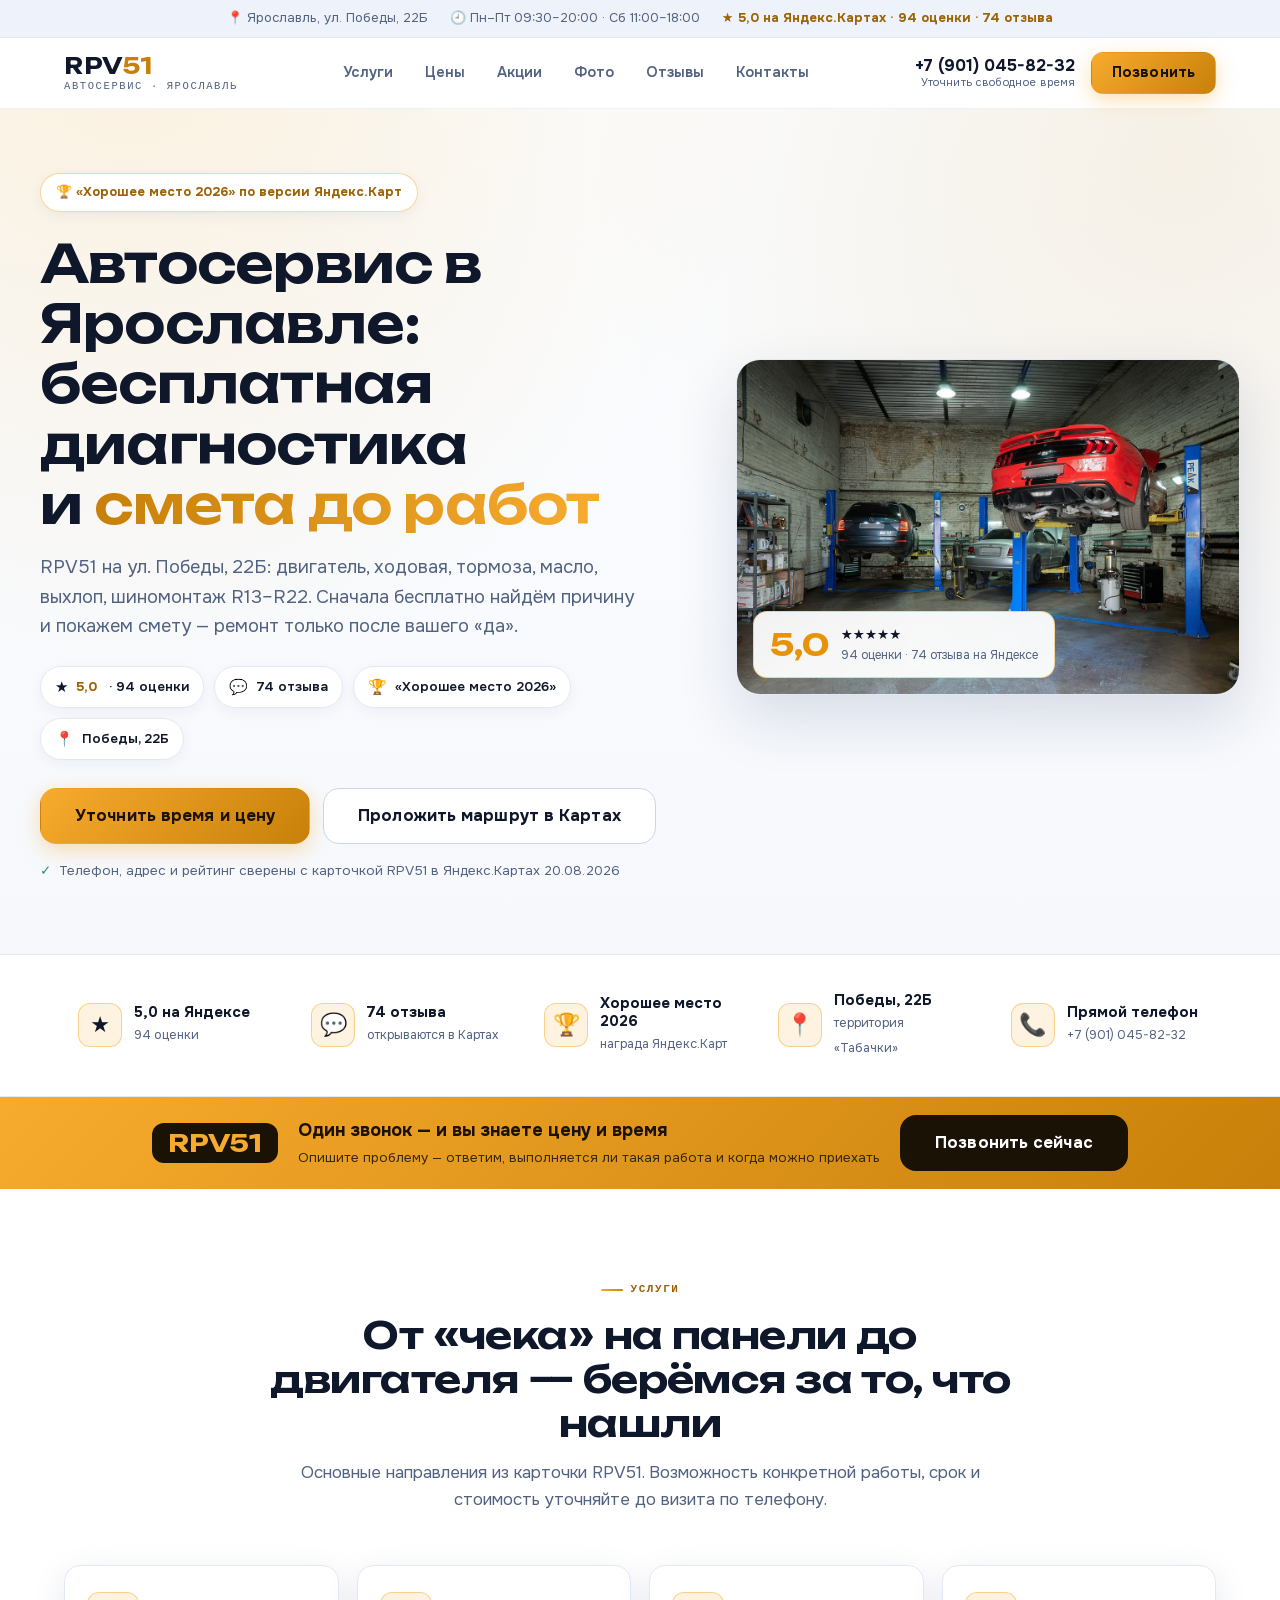
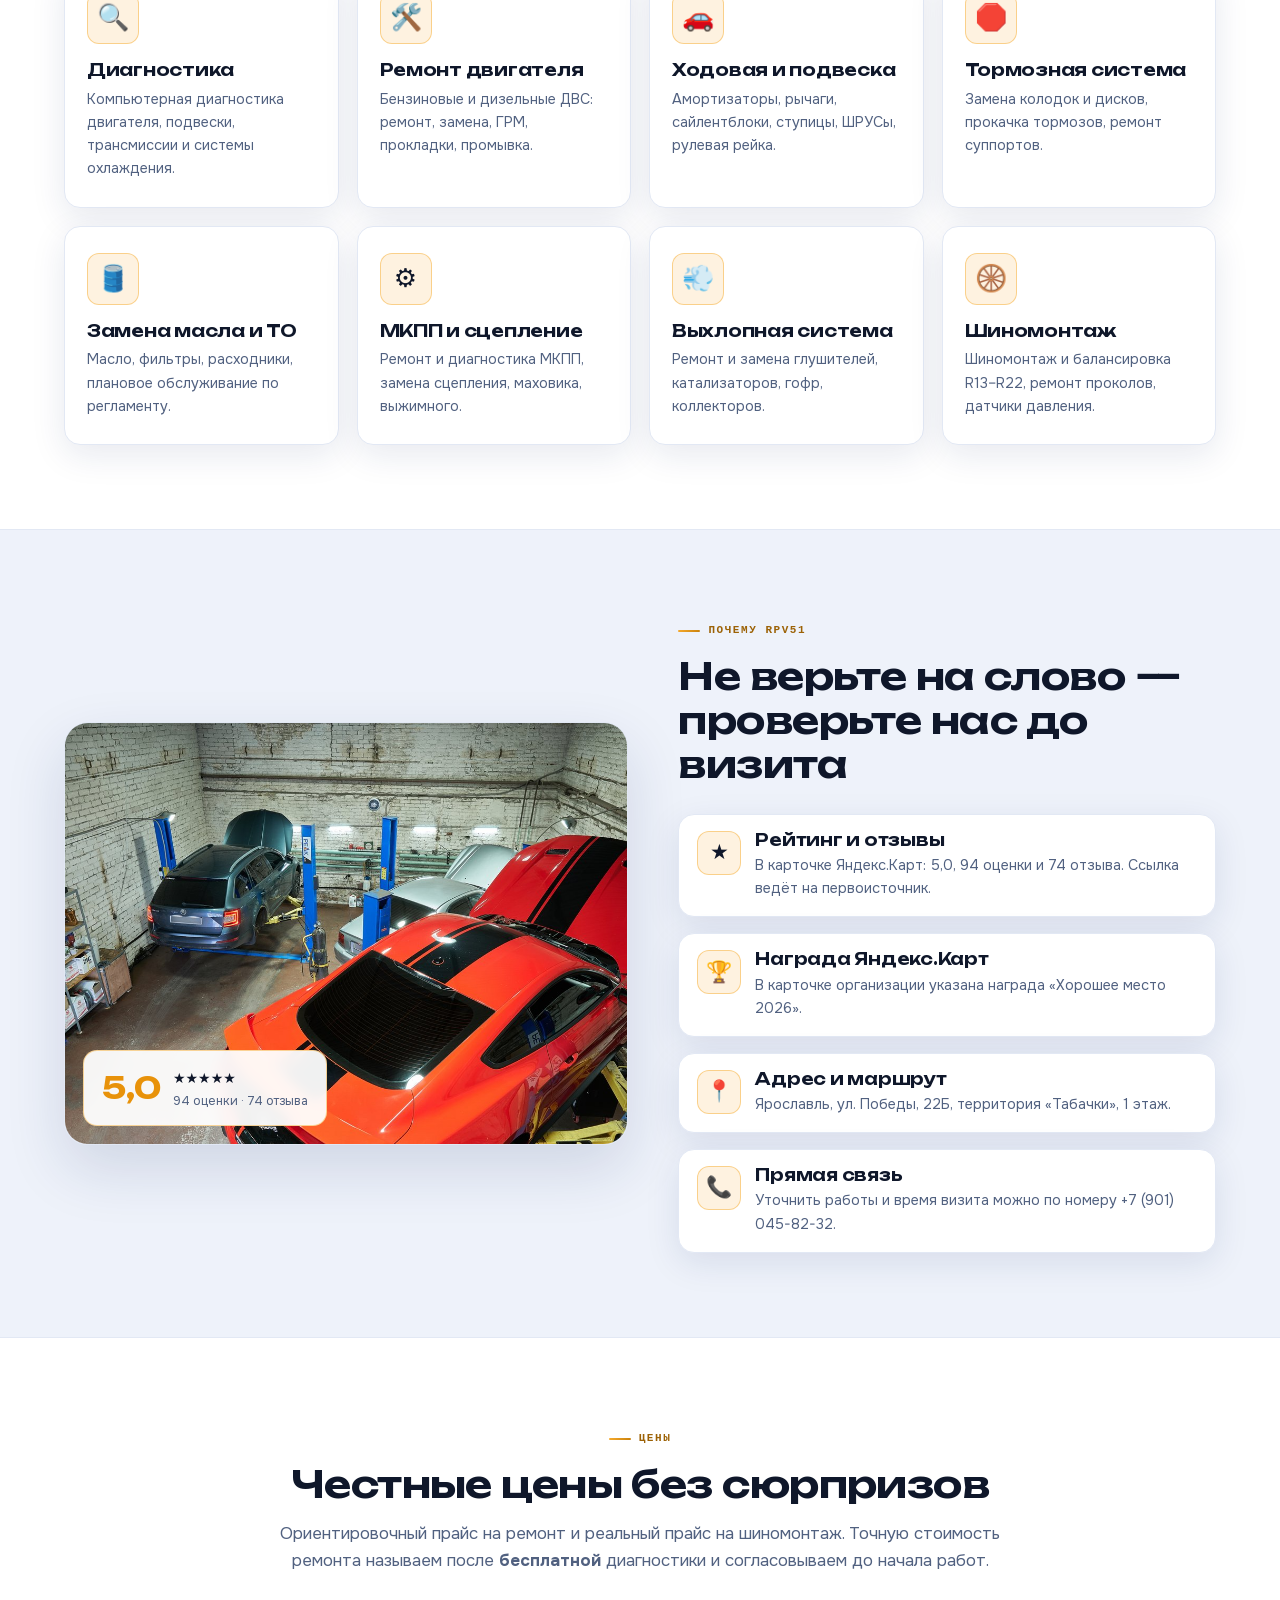
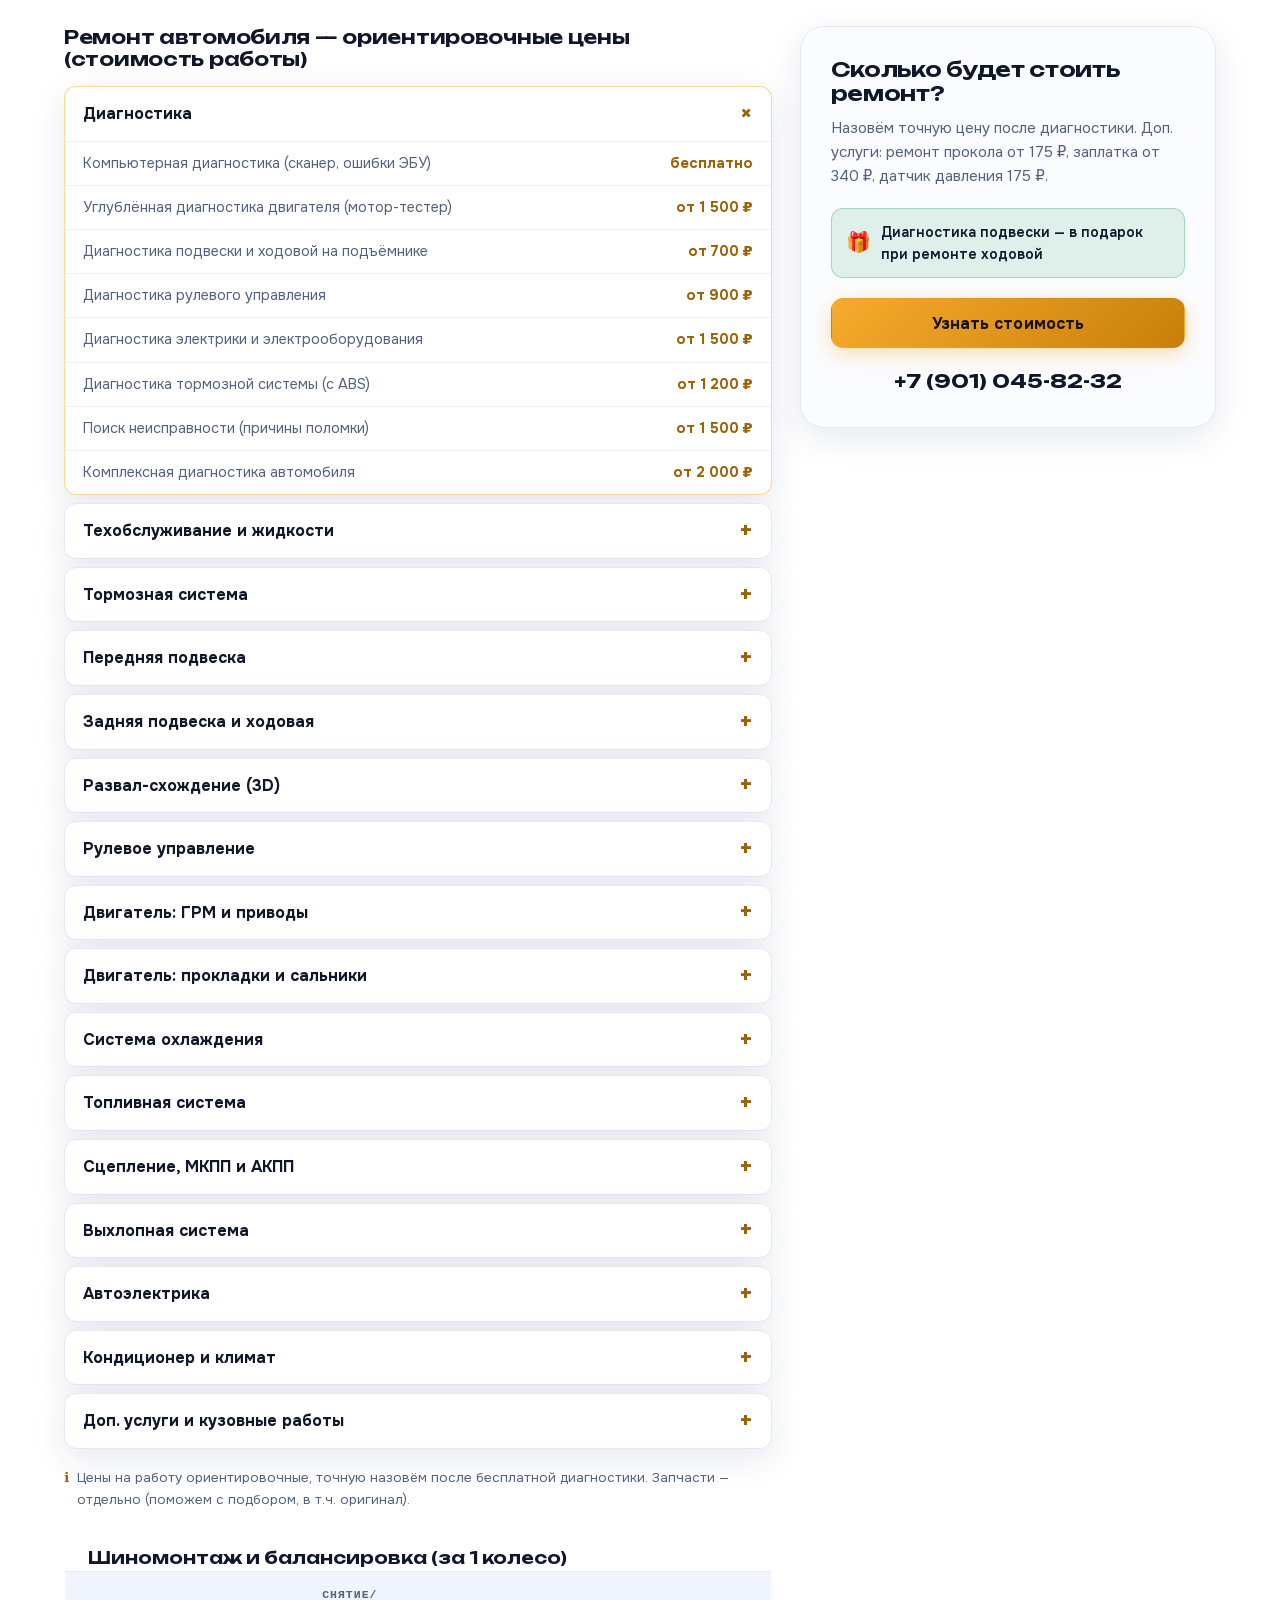
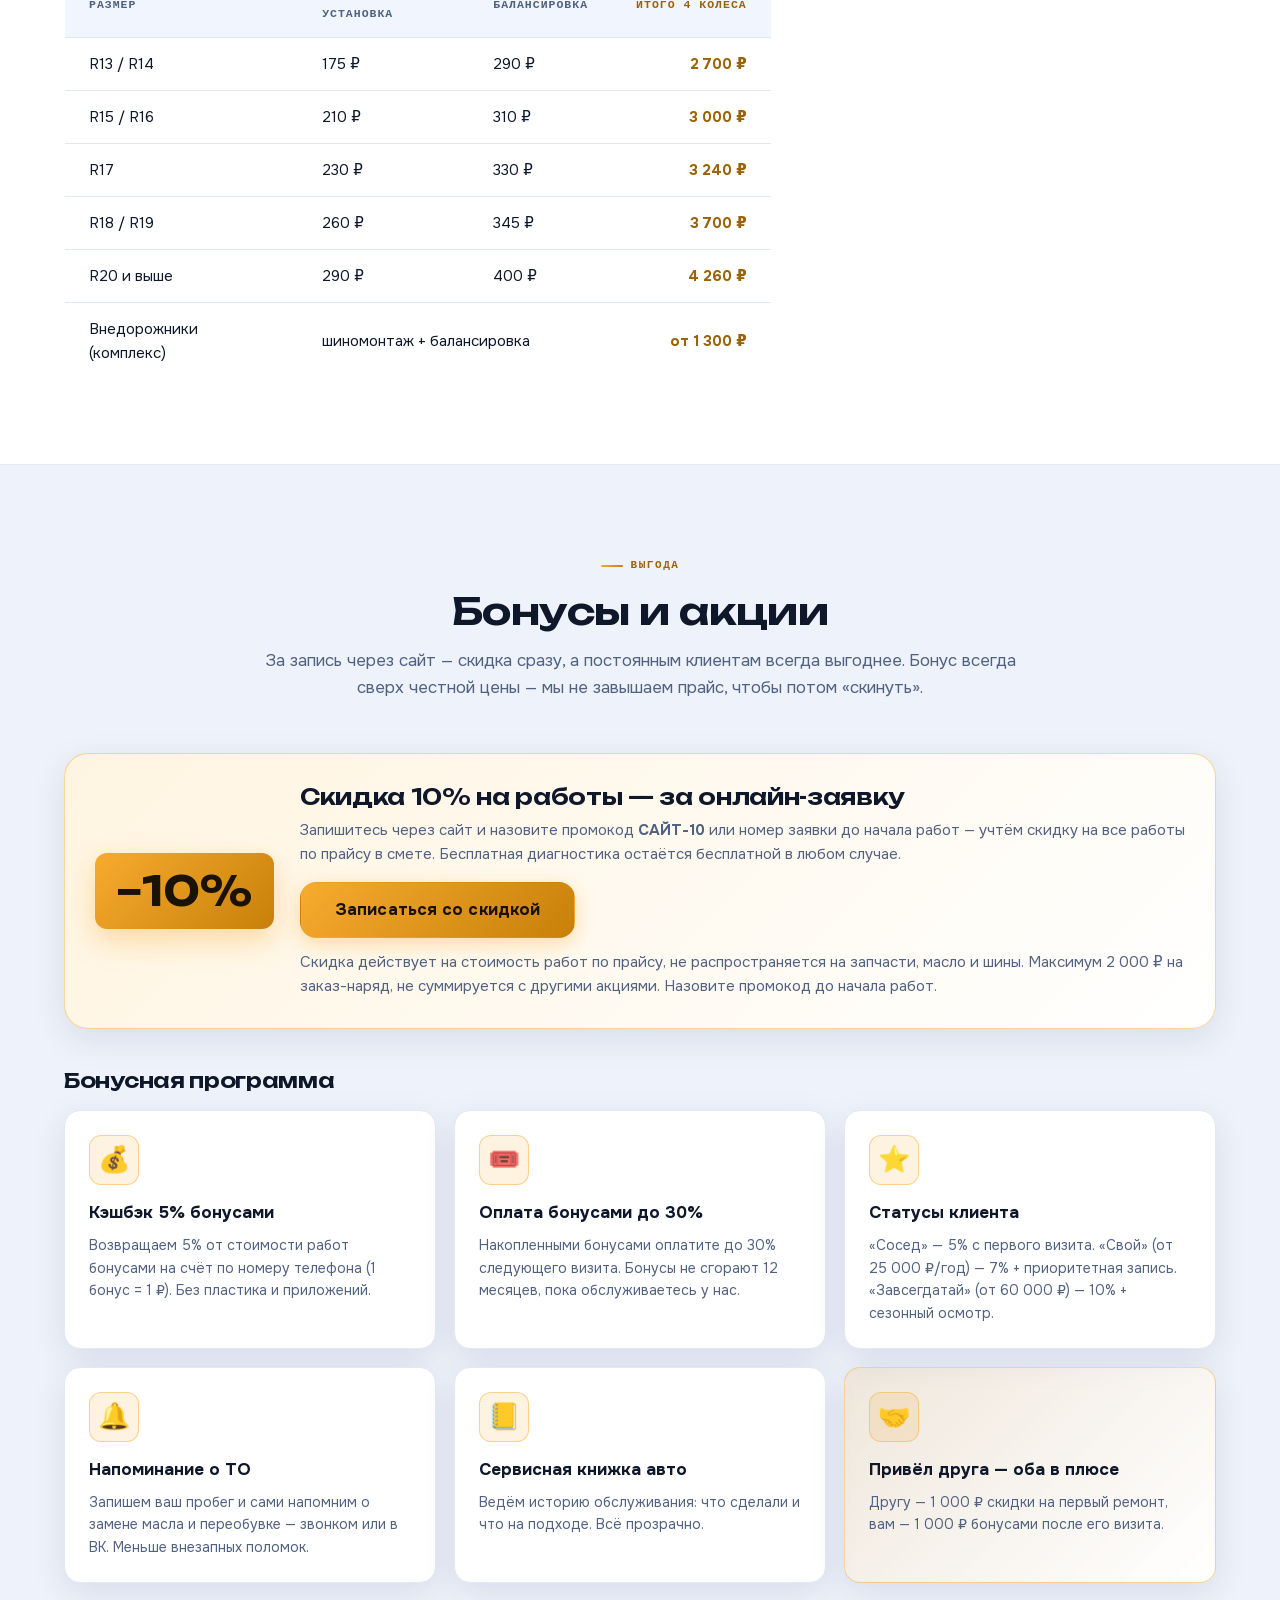
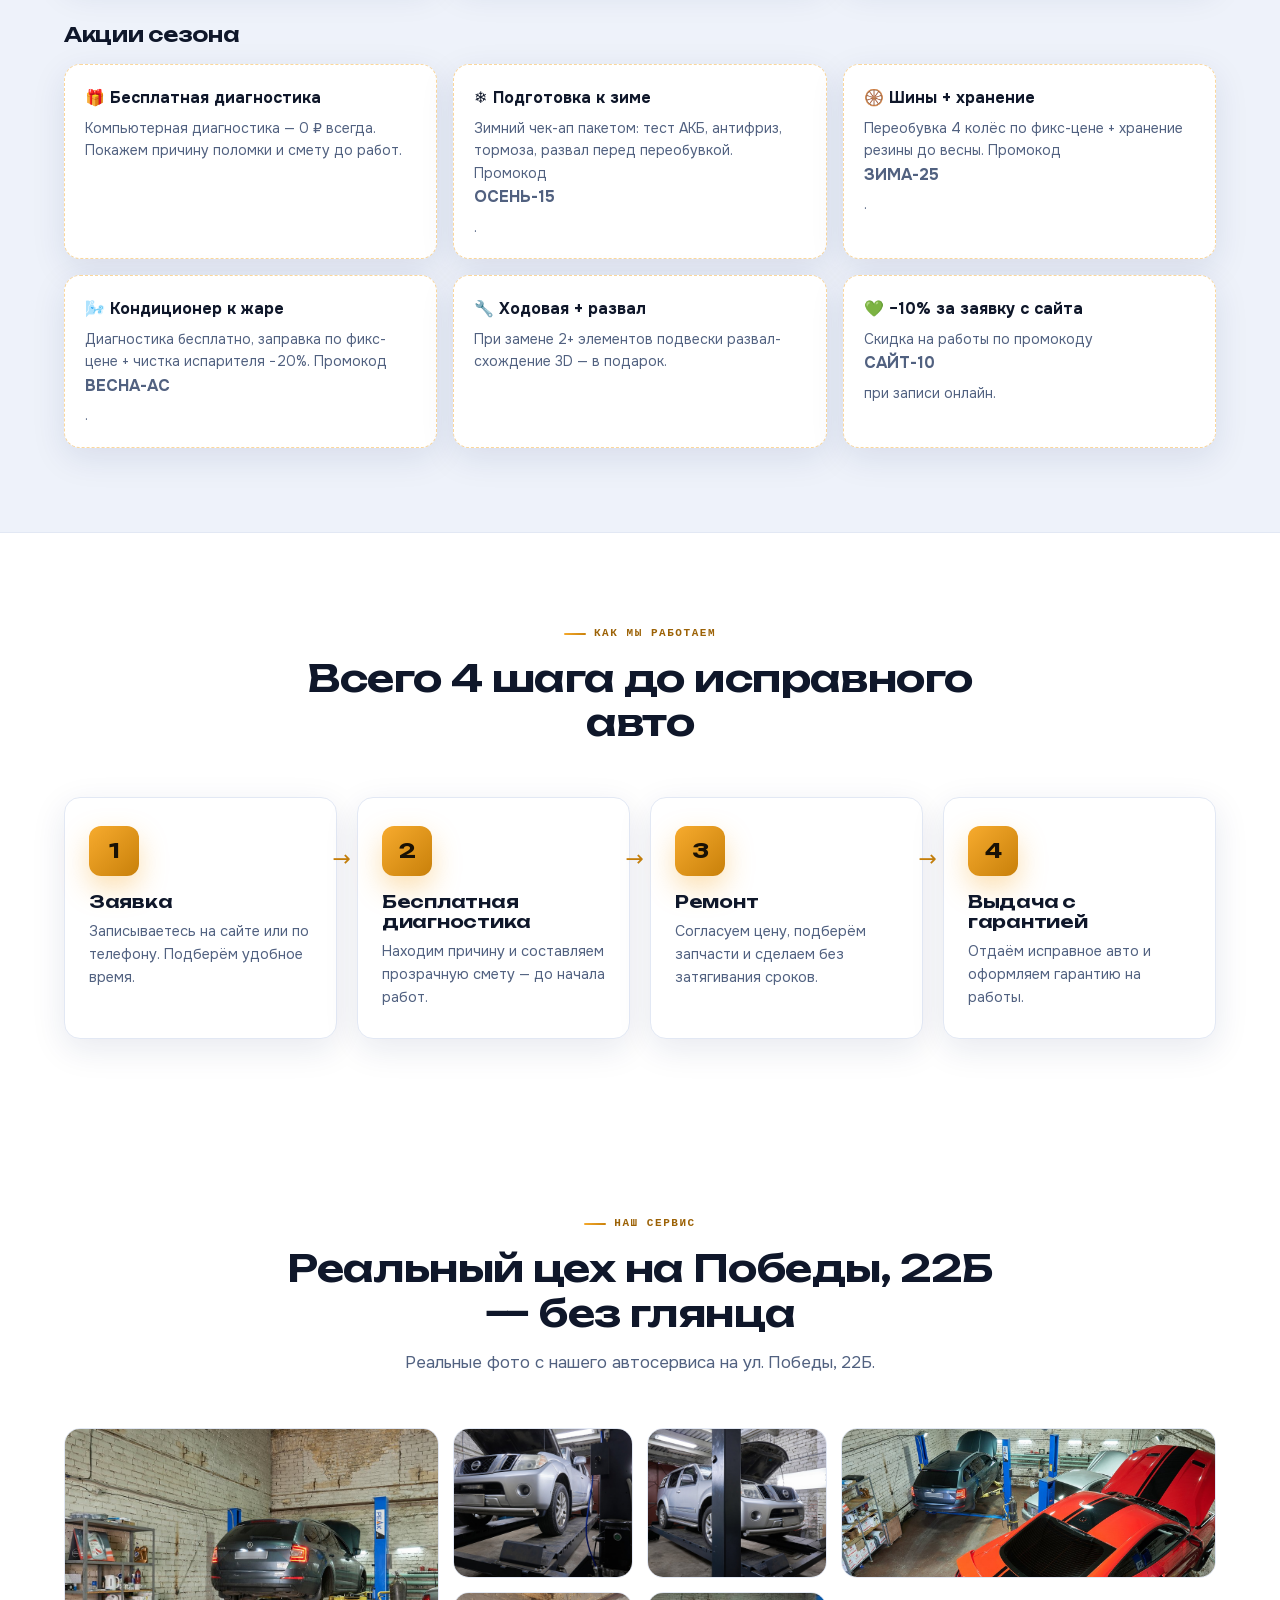
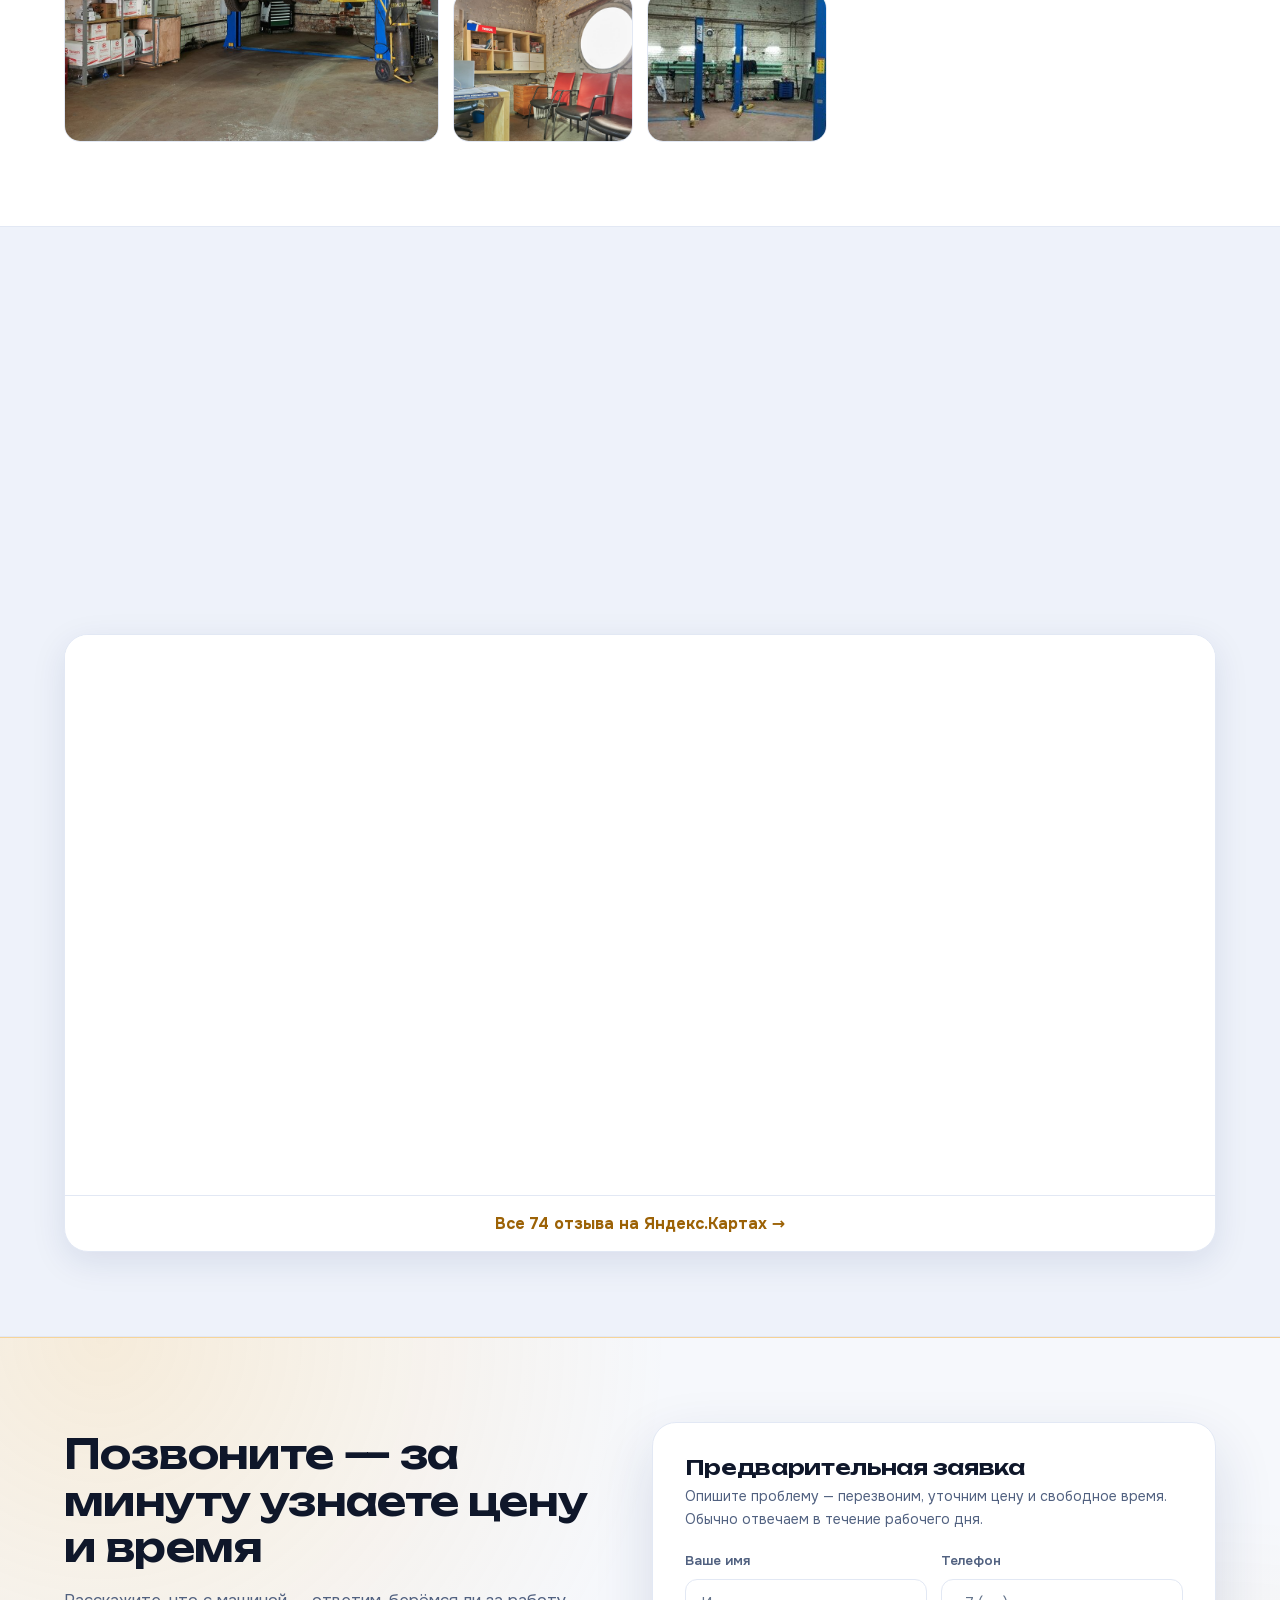
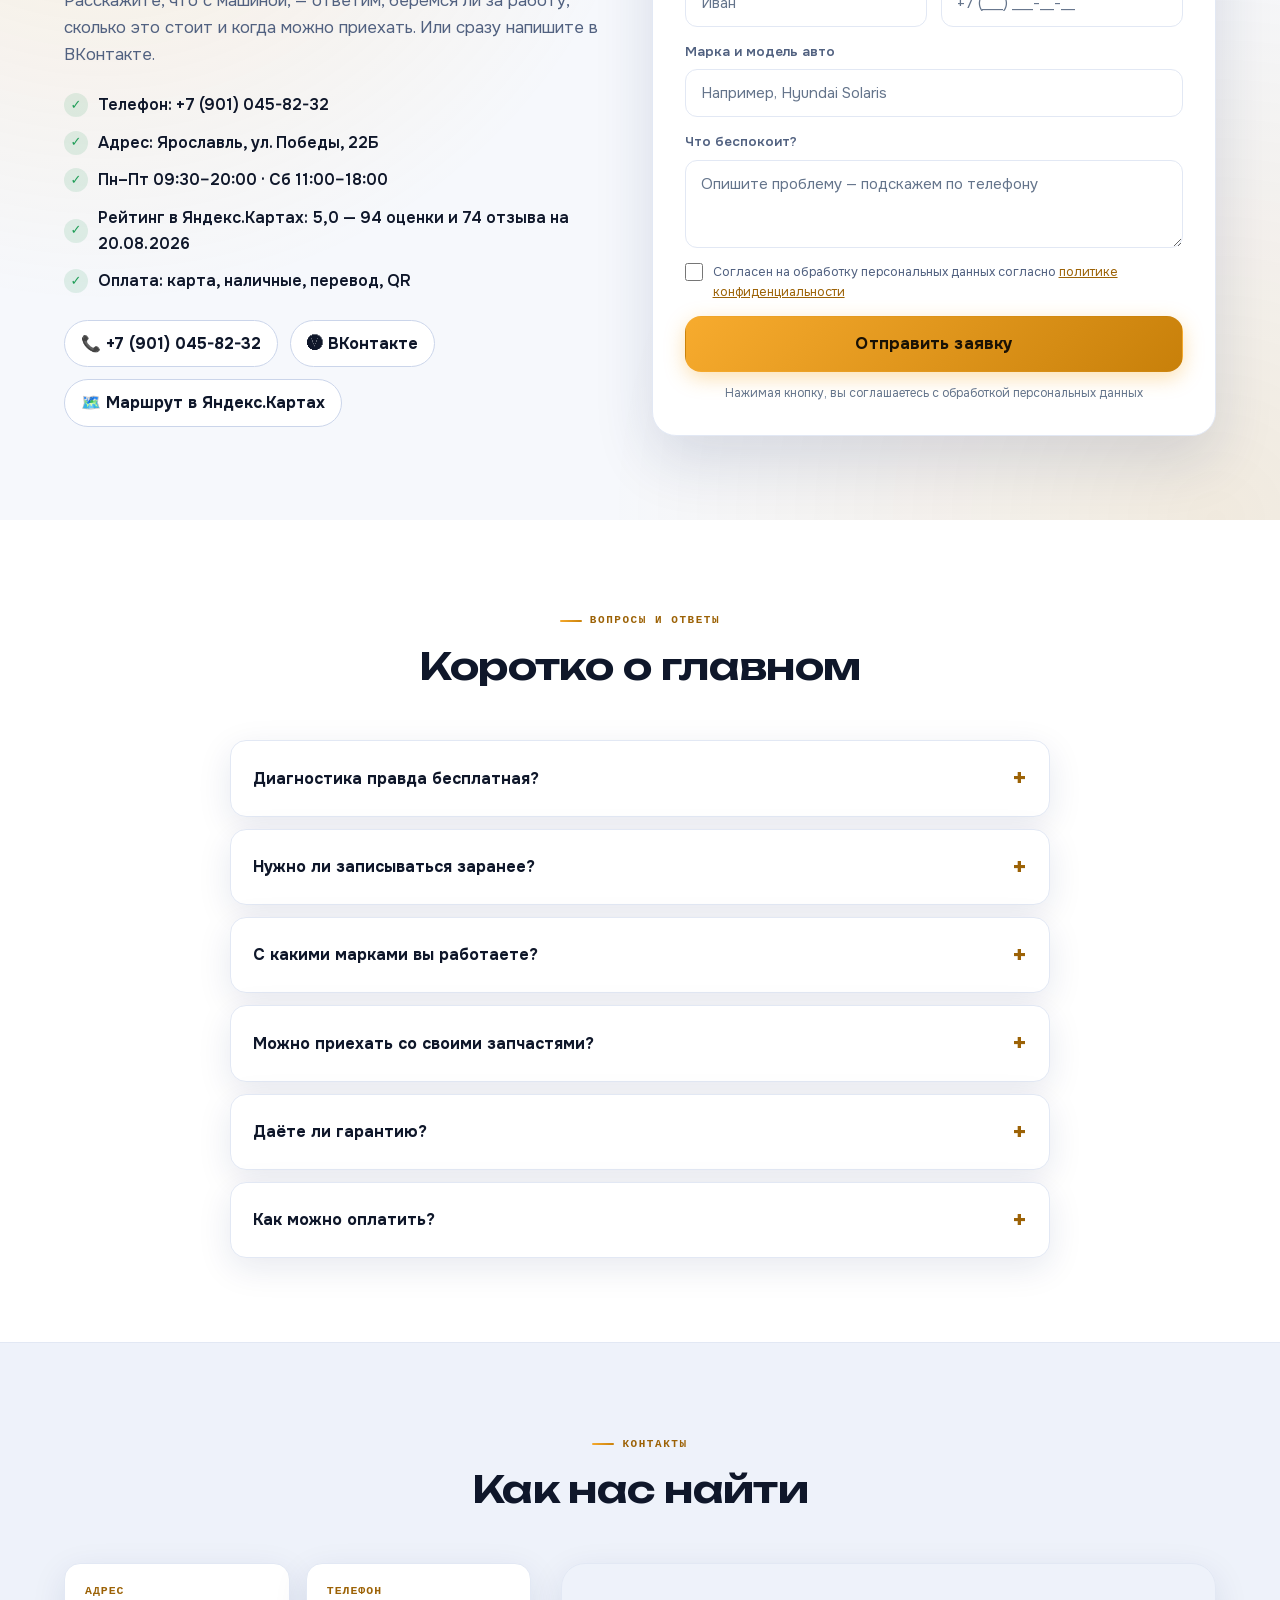
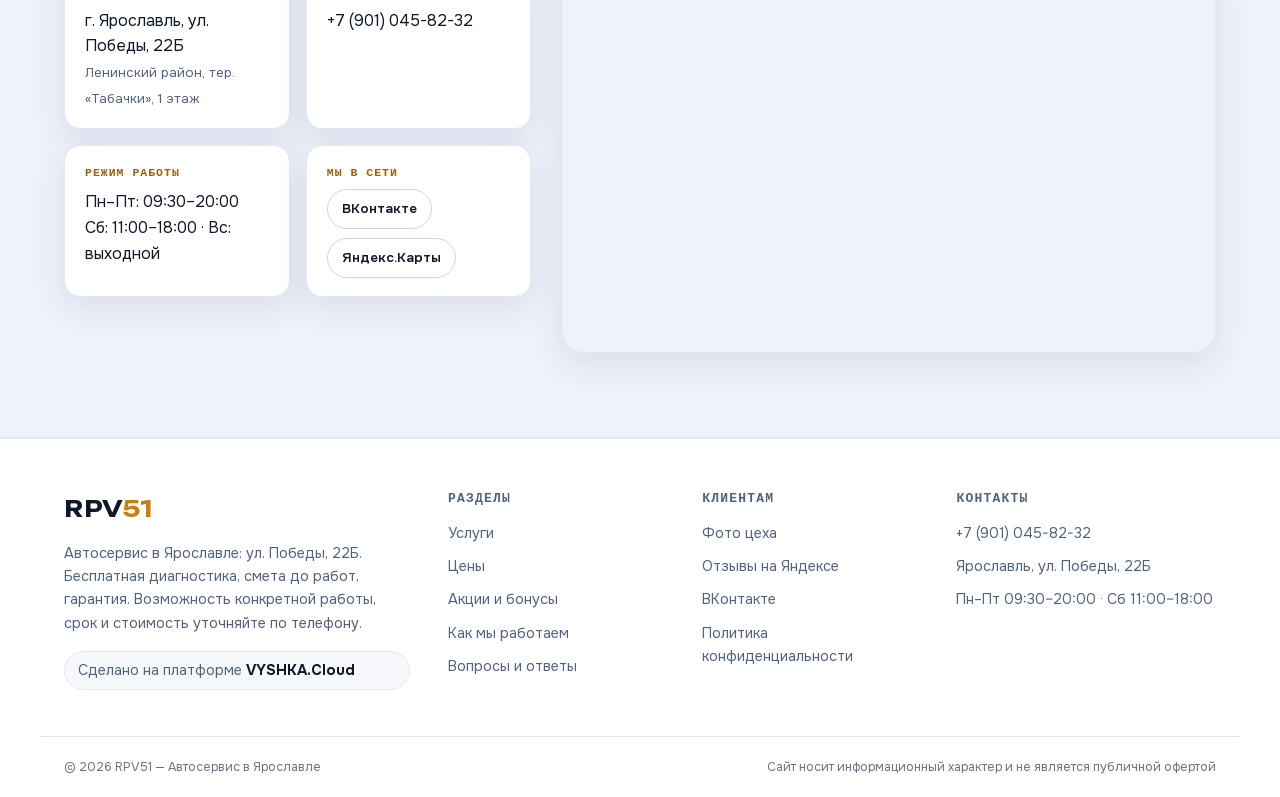
==== commit 0864005b: "SEO-пакет Яндекса: FAQPage JSON-LD по видимой секции FAQ, Clean-param от UTM-дублей в robots.txt, фа" ====
--- a/index.html
+++ b/index.html
@@ -40,6 +40,20 @@
     "sameAs": ["https://yandex.ru/maps/org/212090615871/", "https://vk.com/rpv51"]
   }
   </script>
+
+  <script type="application/ld+json">
+  {
+    "@context": "https://schema.org", "@type": "FAQPage", "url": "https://rpv51-yar.ru/",
+    "mainEntity": [
+      {"@type": "Question", "name": "Диагностика правда бесплатная?", "acceptedAnswer": {"@type": "Answer", "text": "Да. Мы сначала находим причину неисправности и составляем смету, и только после согласования с вами беремся за ремонт. А при ремонте ходовой диагностика подвески — в подарок."}},
+      {"@type": "Question", "name": "Нужно ли записываться заранее?", "acceptedAnswer": {"@type": "Answer", "text": "Желательно — так мы подберём удобное время без очереди. Но в срочных случаях стараемся принять и без записи. Позвоните +7 (901) 045-82-32."}},
+      {"@type": "Question", "name": "С какими марками вы работаете?", "acceptedAnswer": {"@type": "Answer", "text": "С 30+ марками — легковые и коммерческие авто: Hyundai, Kia, Nissan, Skoda, Volkswagen, Mercedes, Ford и другие. Беремся как за бюджетные авто, так и за спорткары."}},
+      {"@type": "Question", "name": "Можно приехать со своими запчастями?", "acceptedAnswer": {"@type": "Answer", "text": "Да. Также мы поможем подобрать и заказать нужные детали, включая оригинальные, — быстро и по адекватной цене."}},
+      {"@type": "Question", "name": "Даёте ли гарантию?", "acceptedAnswer": {"@type": "Answer", "text": "Да, мы предоставляем гарантию на выполненные работы и установленные запчасти."}},
+      {"@type": "Question", "name": "Как можно оплатить?", "acceptedAnswer": {"@type": "Answer", "text": "Принимаем оплату картой, наличными, переводом и по QR-коду — как вам удобно."}}
+    ]
+  }
+  </script>
 </head>
 <body data-offer-version="verified-card-v1">
 
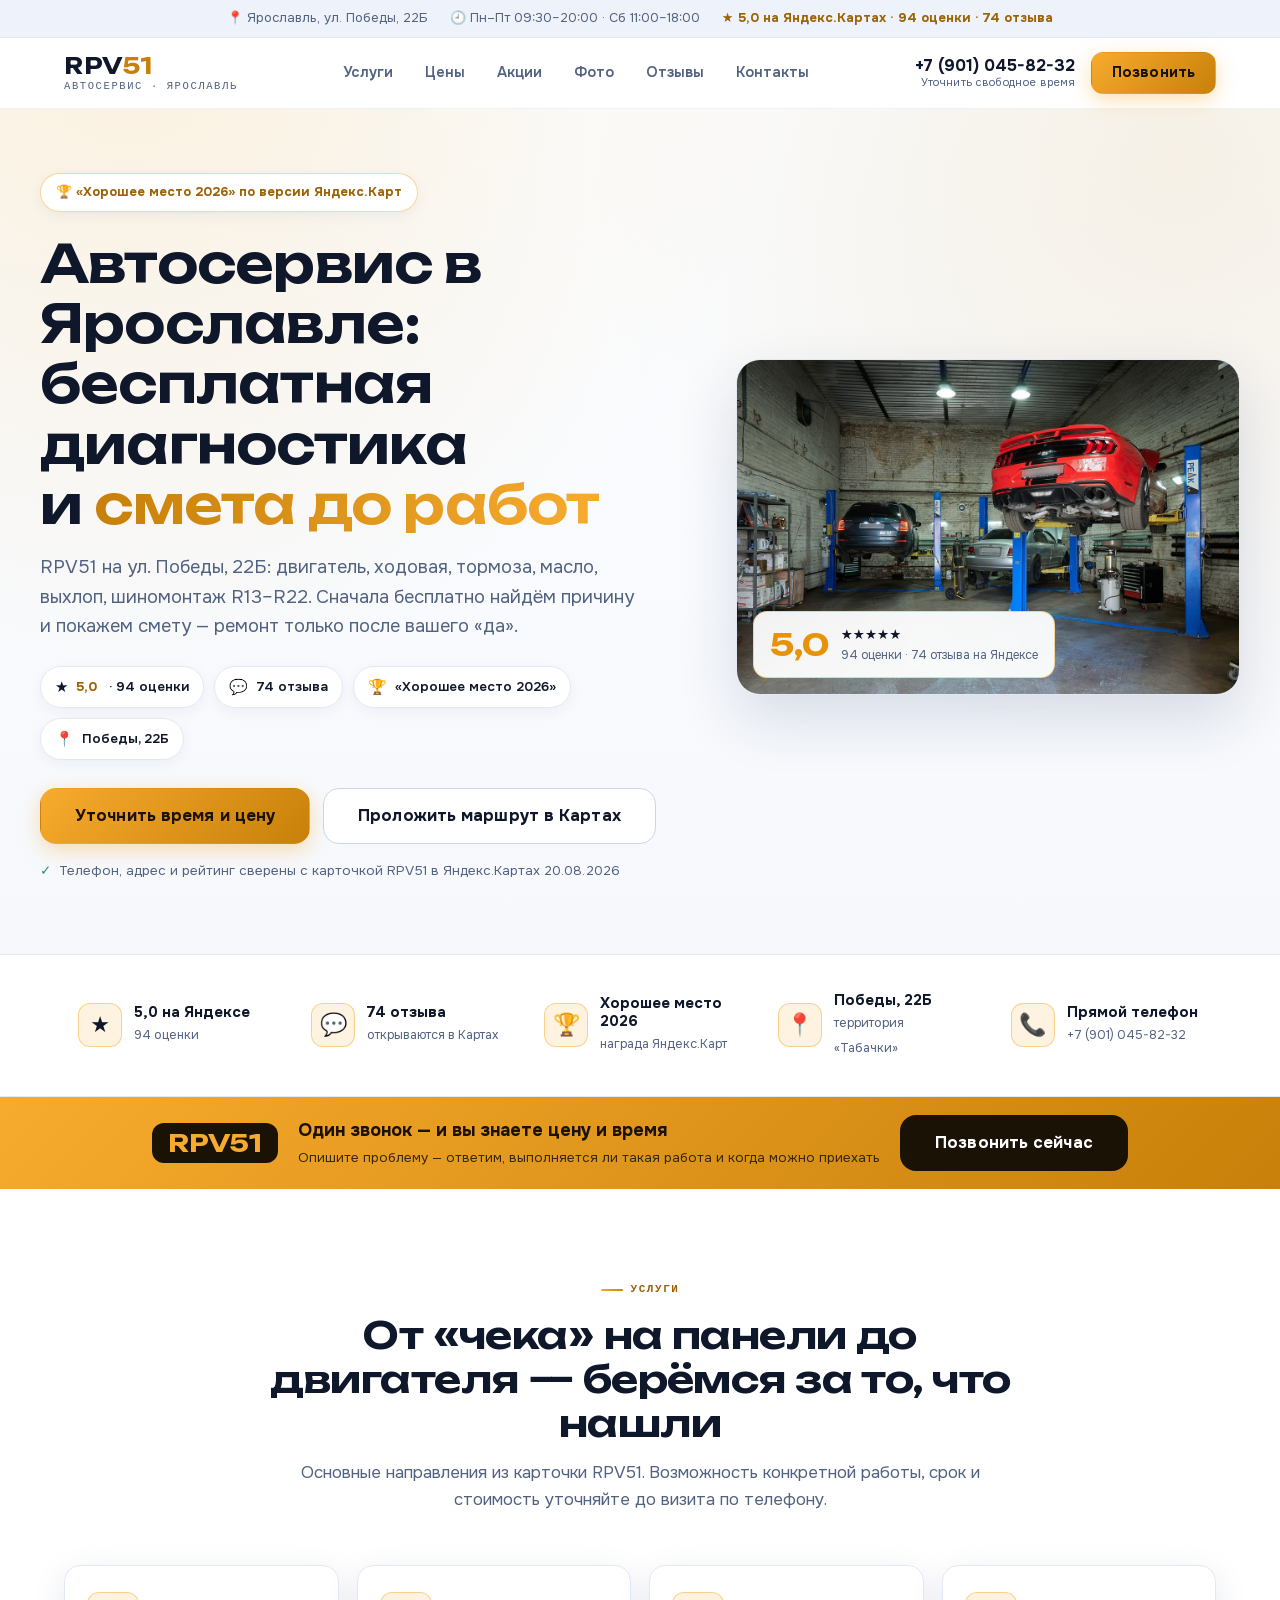
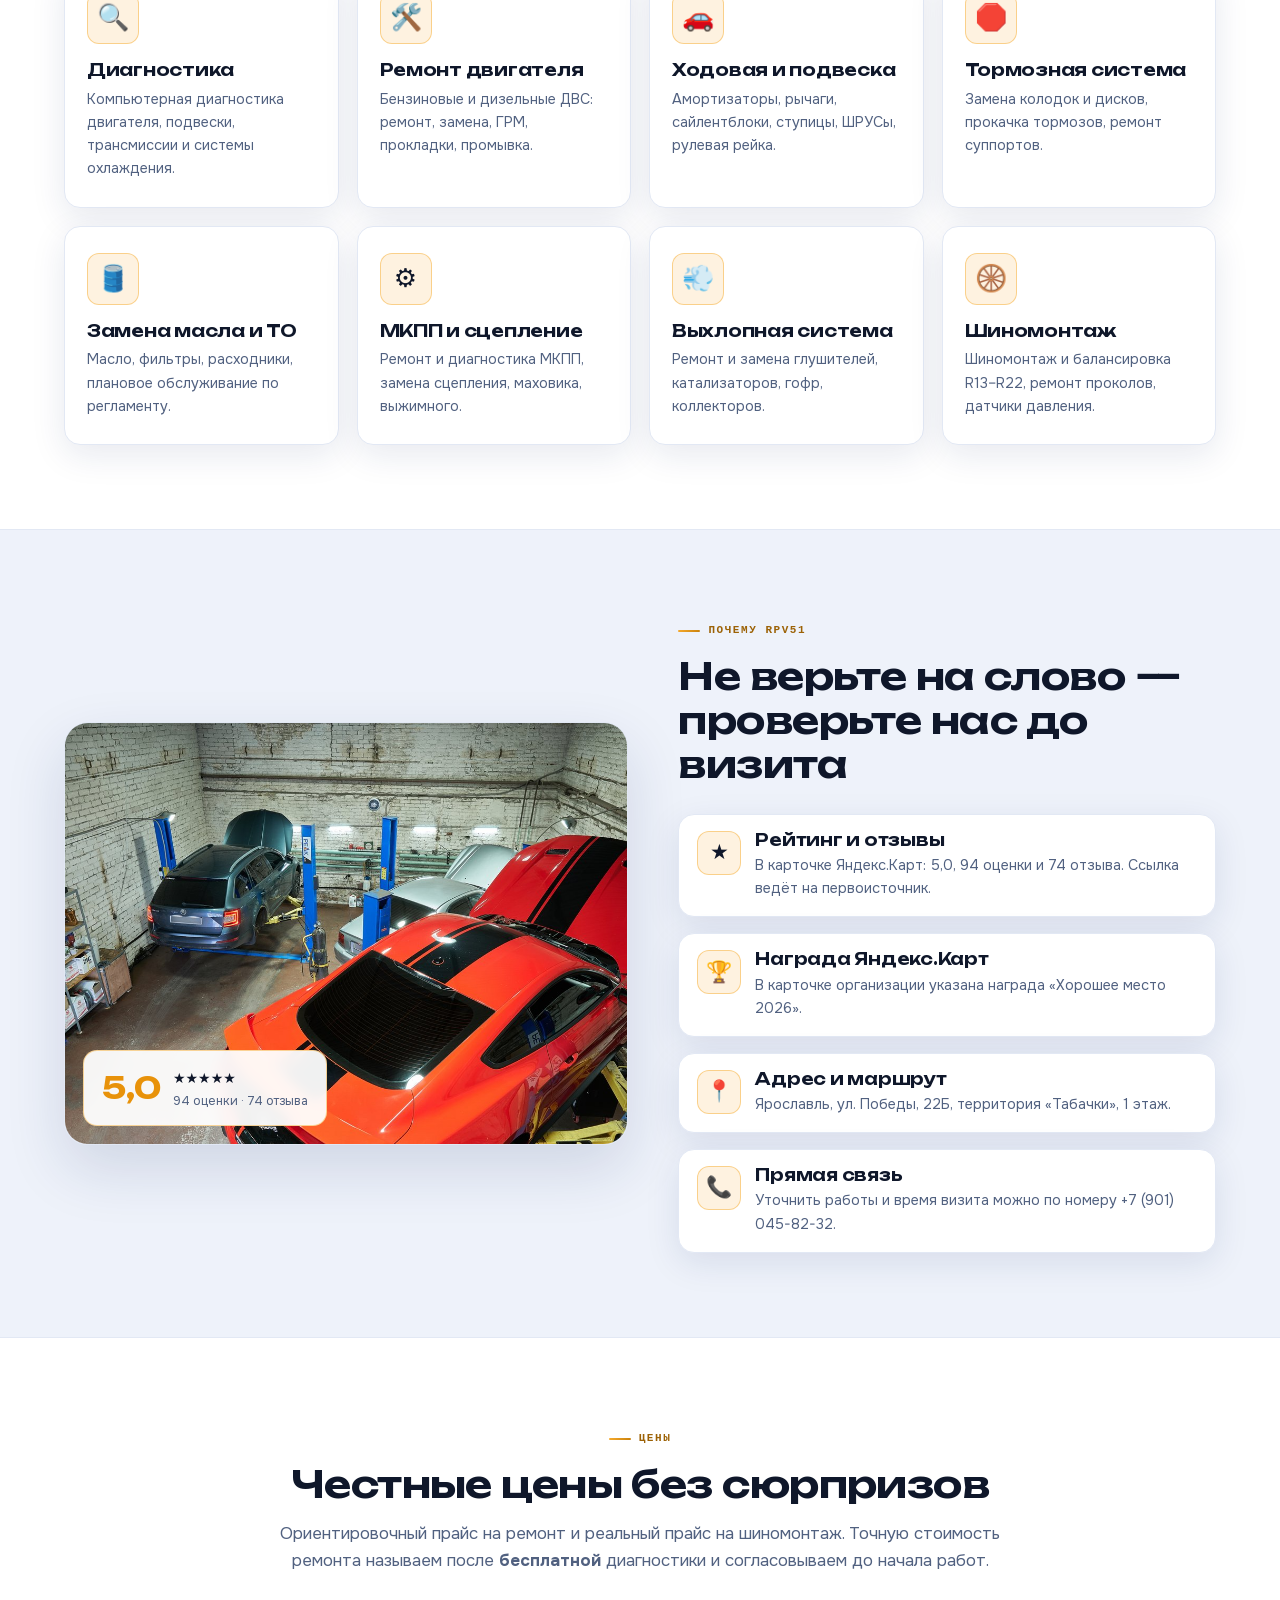
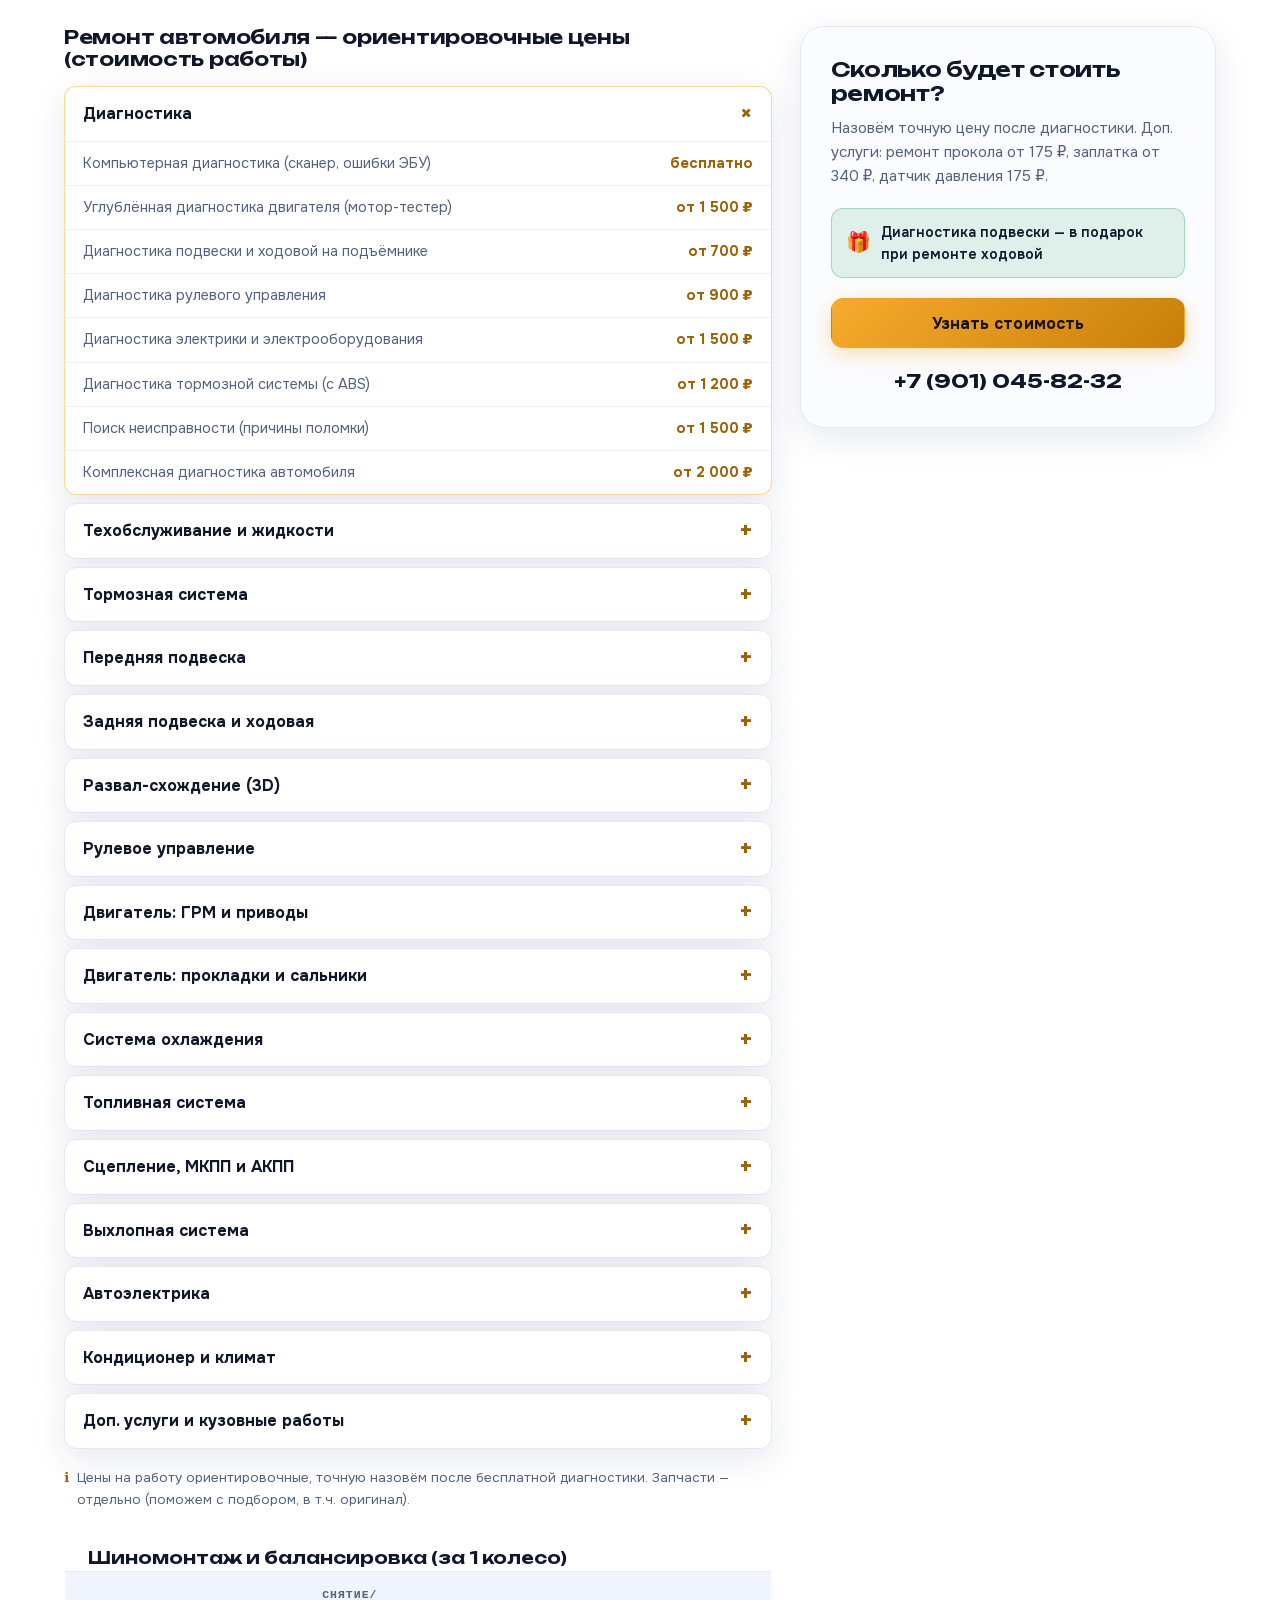
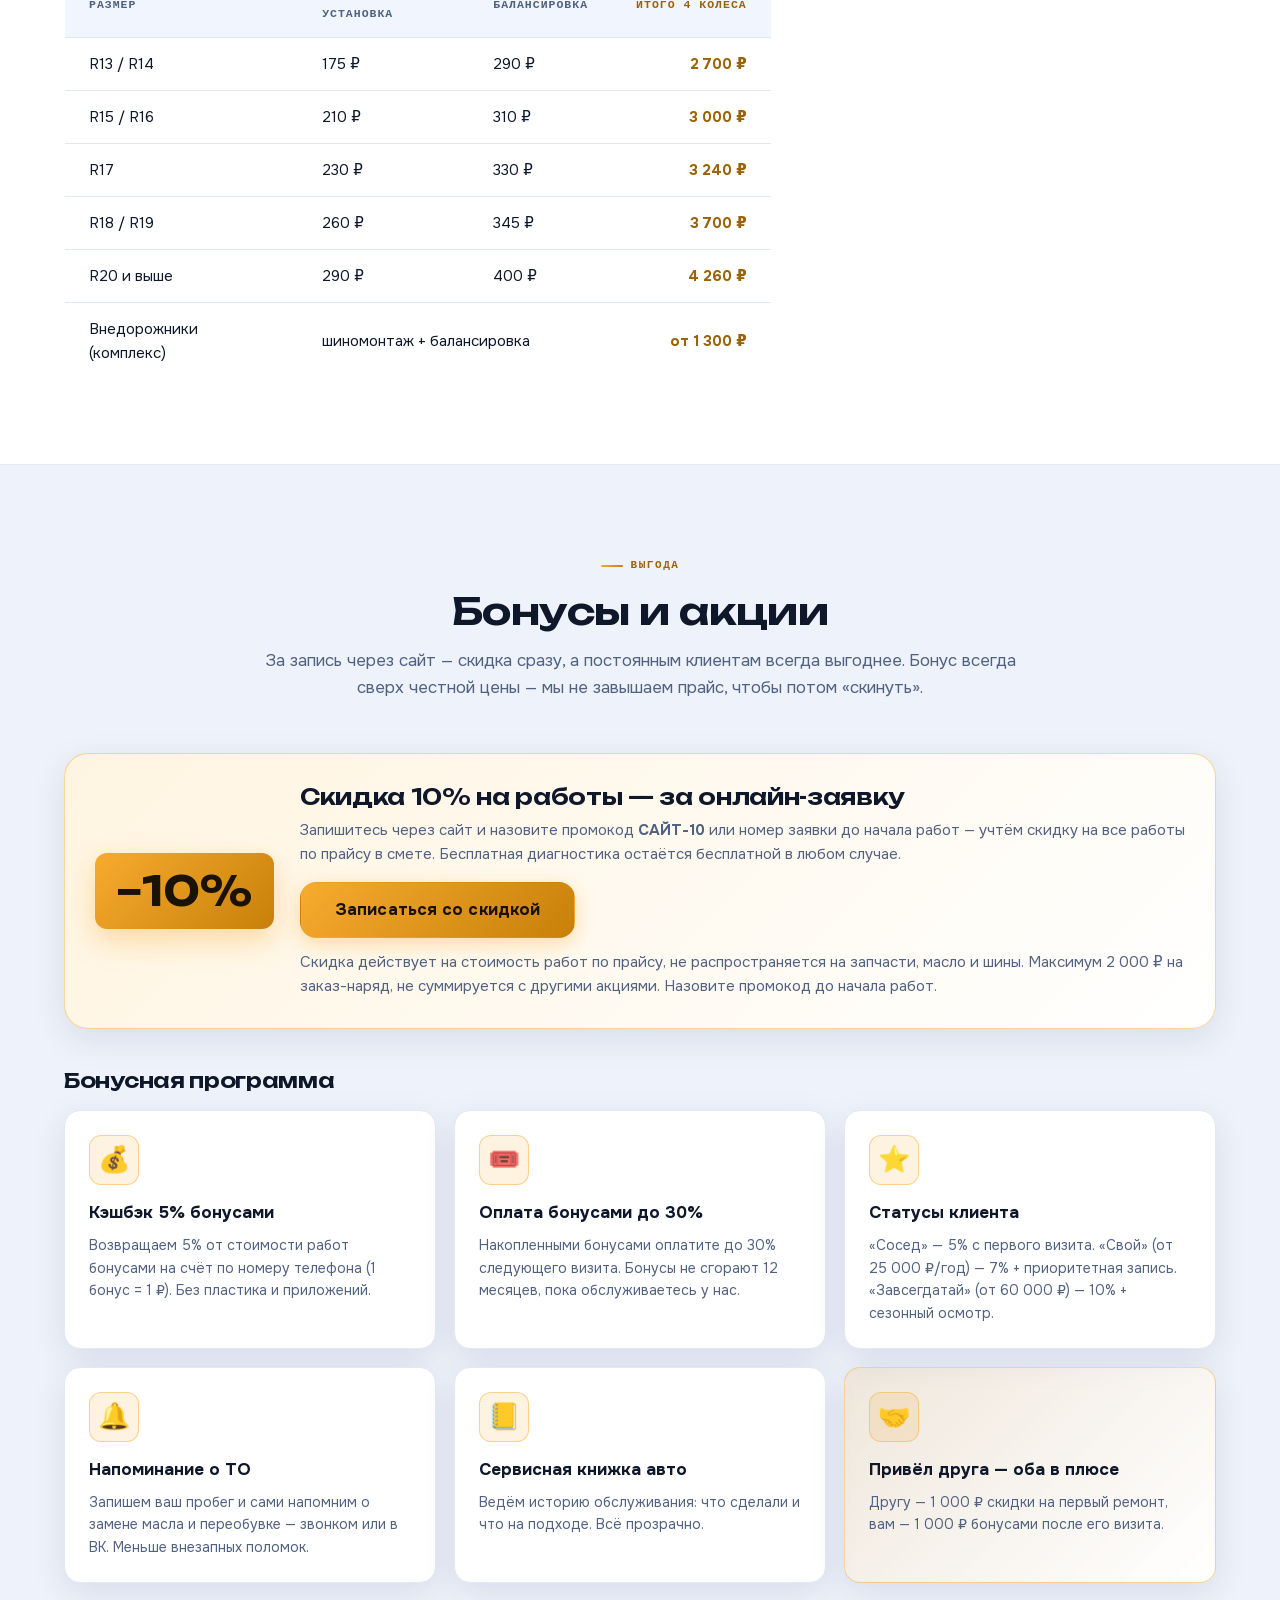
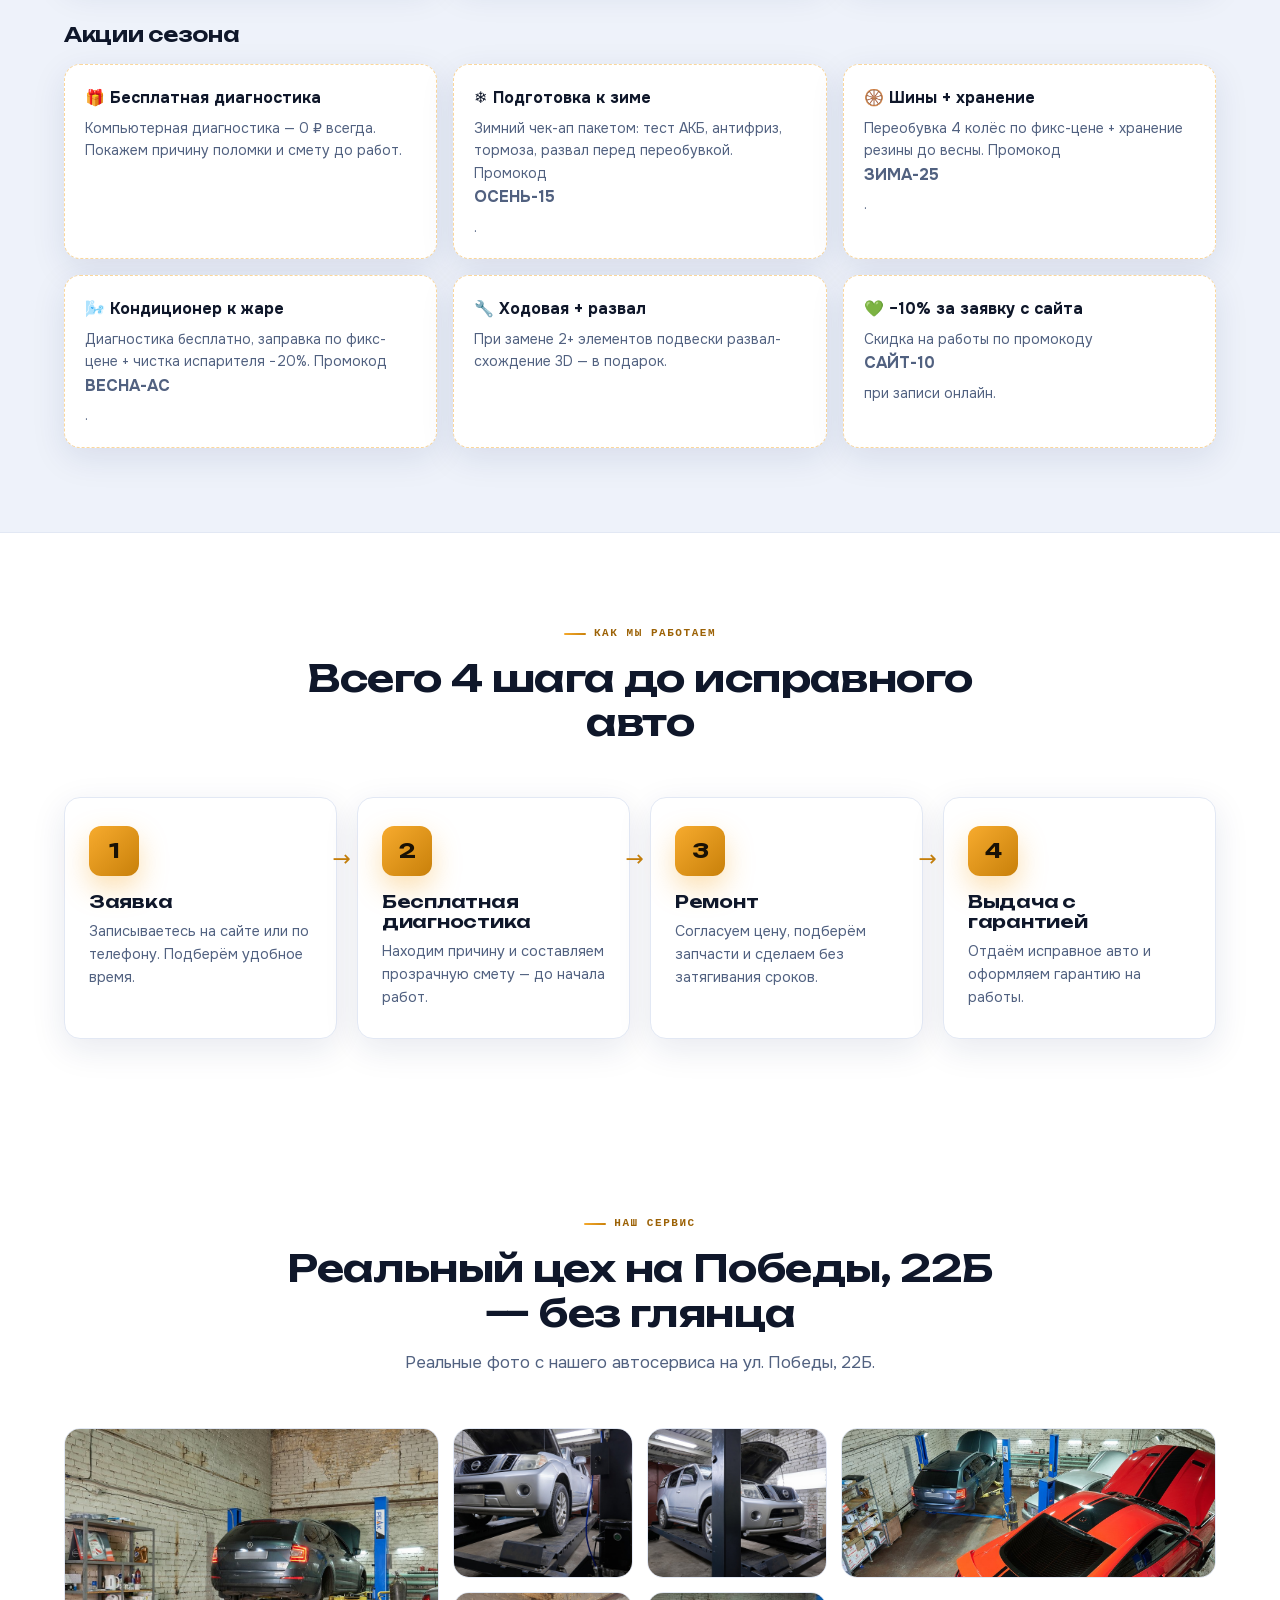
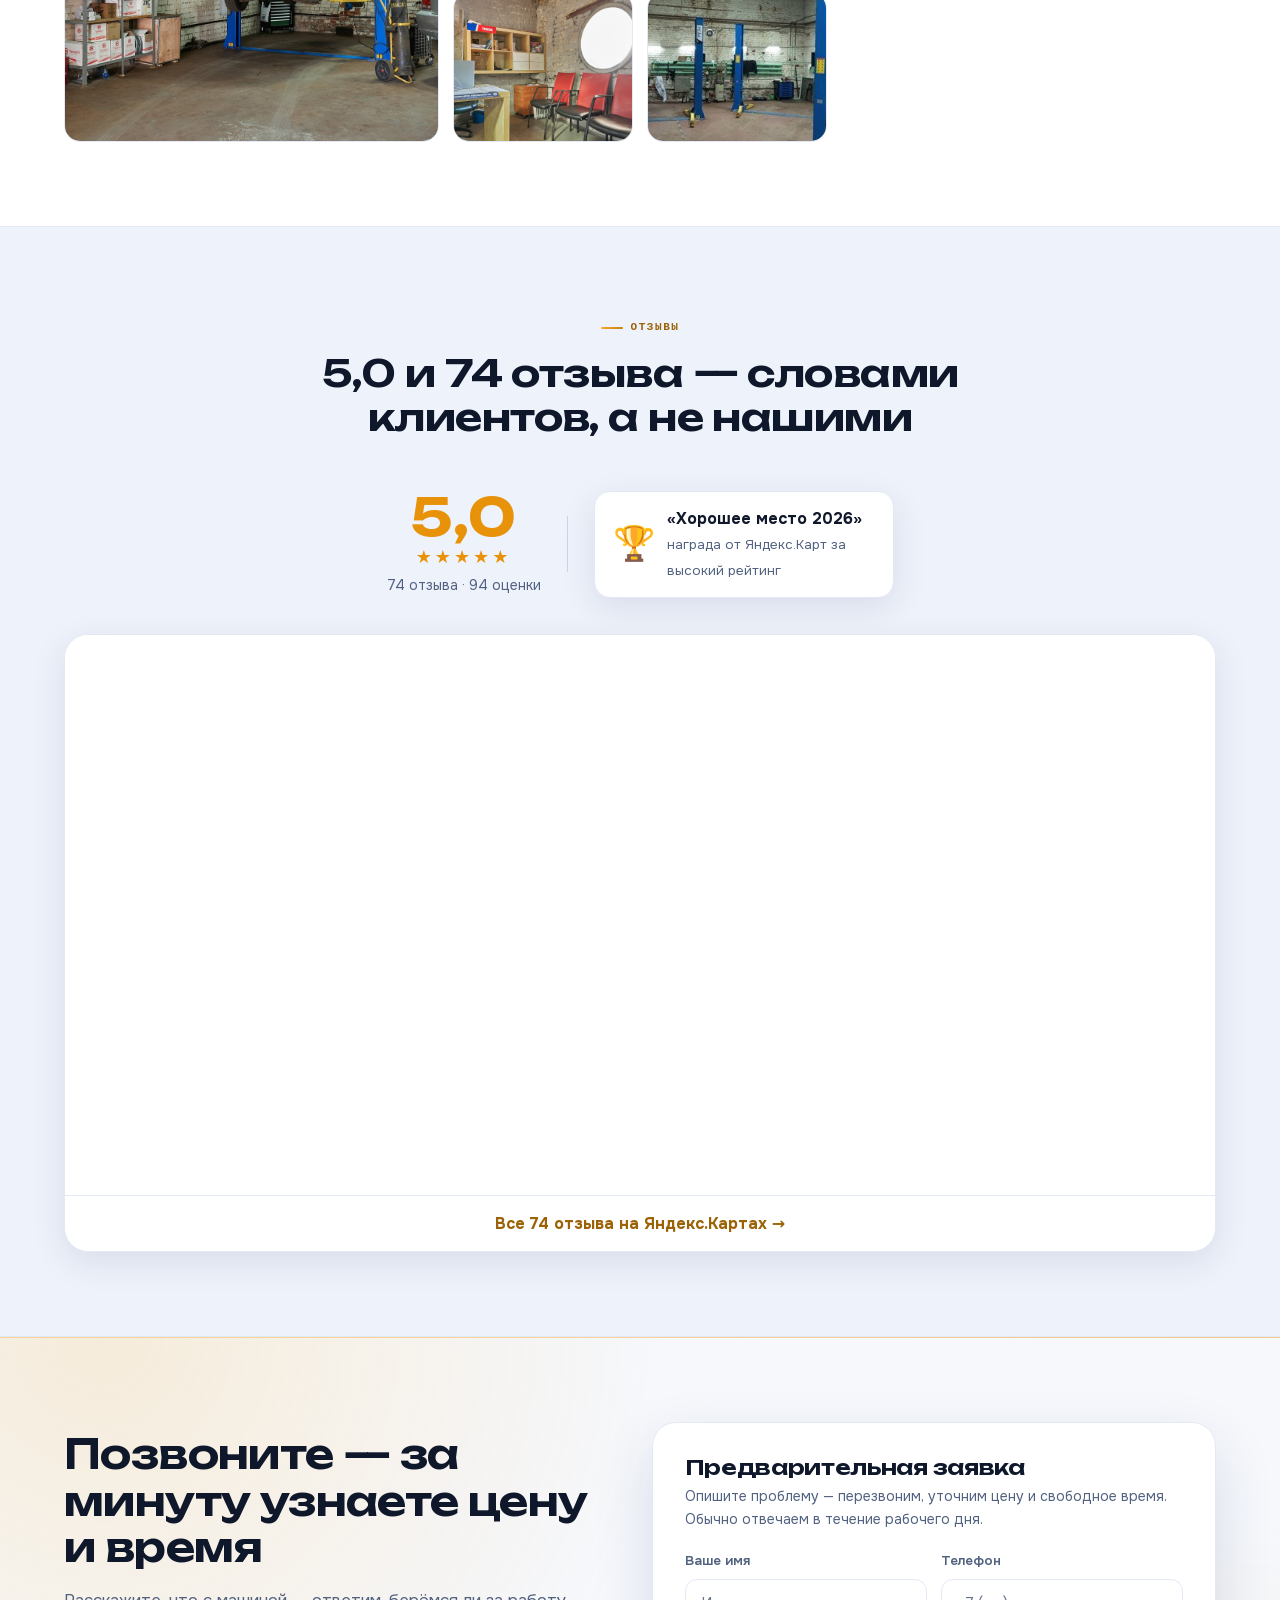
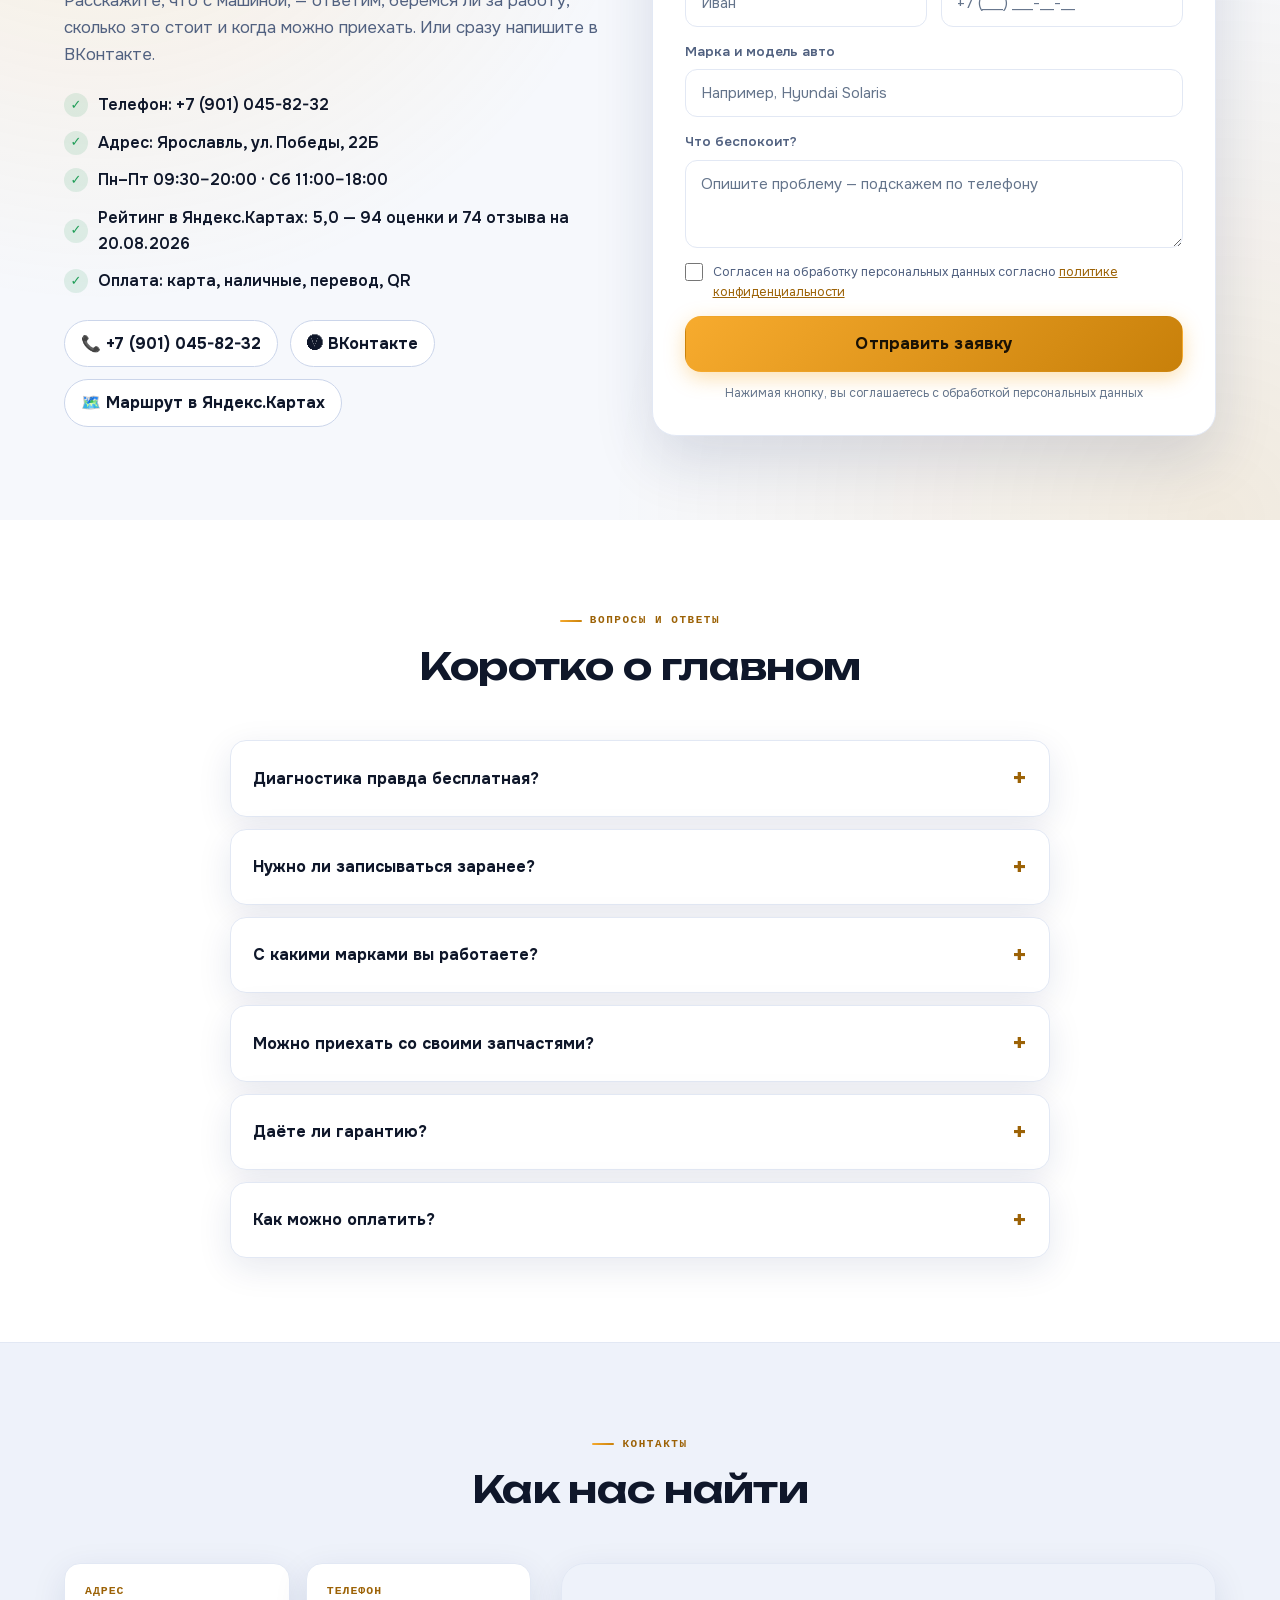
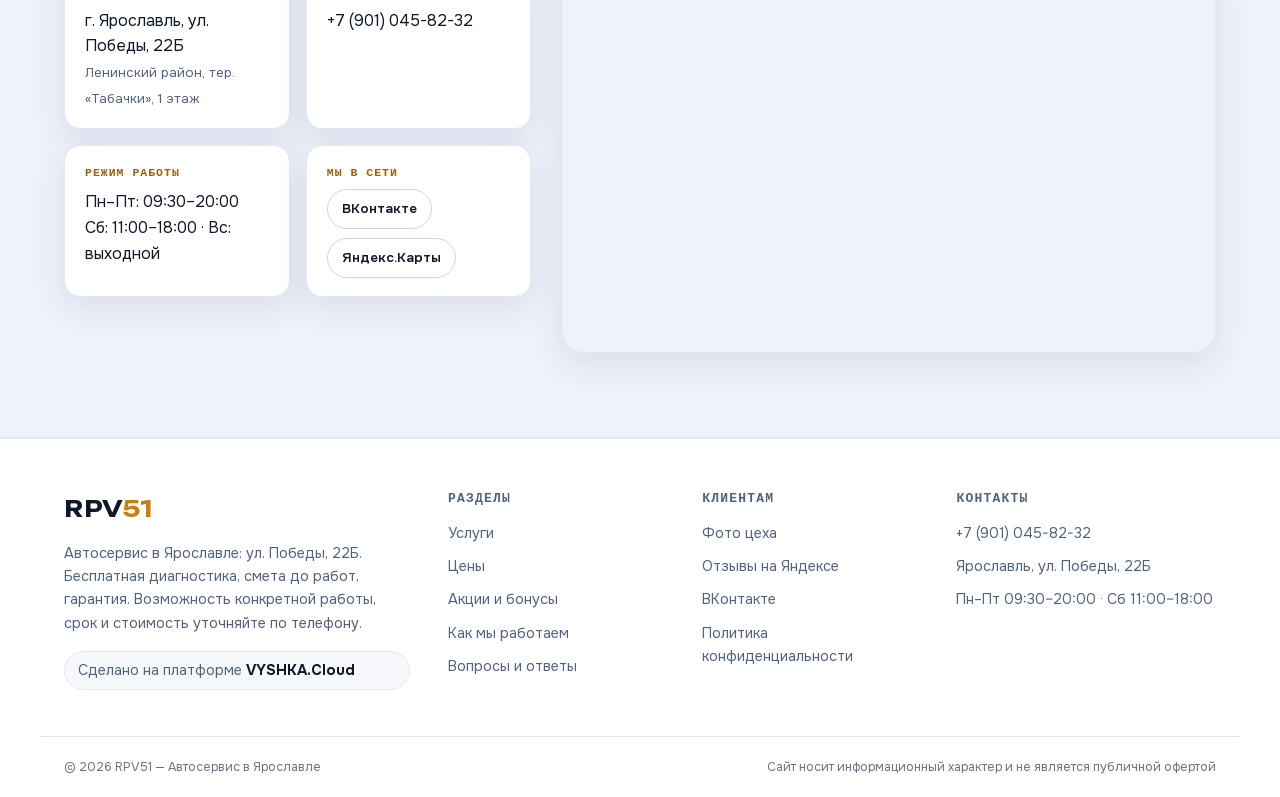
==== commit 503e36c8: "SEO: favicon.svg в корне (рекомендация Вебмастера: SVG или 120x120) + link rel=icon type=image/svg+x" ====
--- a/index.html
+++ b/index.html
@@ -25,6 +25,7 @@
   <link rel="stylesheet" href="assets/fonts/fonts.css" />
   <link rel="preload" as="image" href="assets/work5.jpg" fetchpriority="high" />
   <link rel="stylesheet" href="styles.css?v=vyshka-ds-1" />
+  <link rel="icon" type="image/svg+xml" href="/favicon.svg" />
   <link rel="icon" href="data:image/svg+xml,<svg xmlns='http://www.w3.org/2000/svg' viewBox='0 0 100 100'><rect width='100' height='100' rx='22' fill='%23f5a623'/><text x='50' y='70' font-size='54' font-family='Arial' font-weight='bold' fill='%231a1205' text-anchor='middle'>R</text></svg>" />
 
   <script type="application/ld+json">
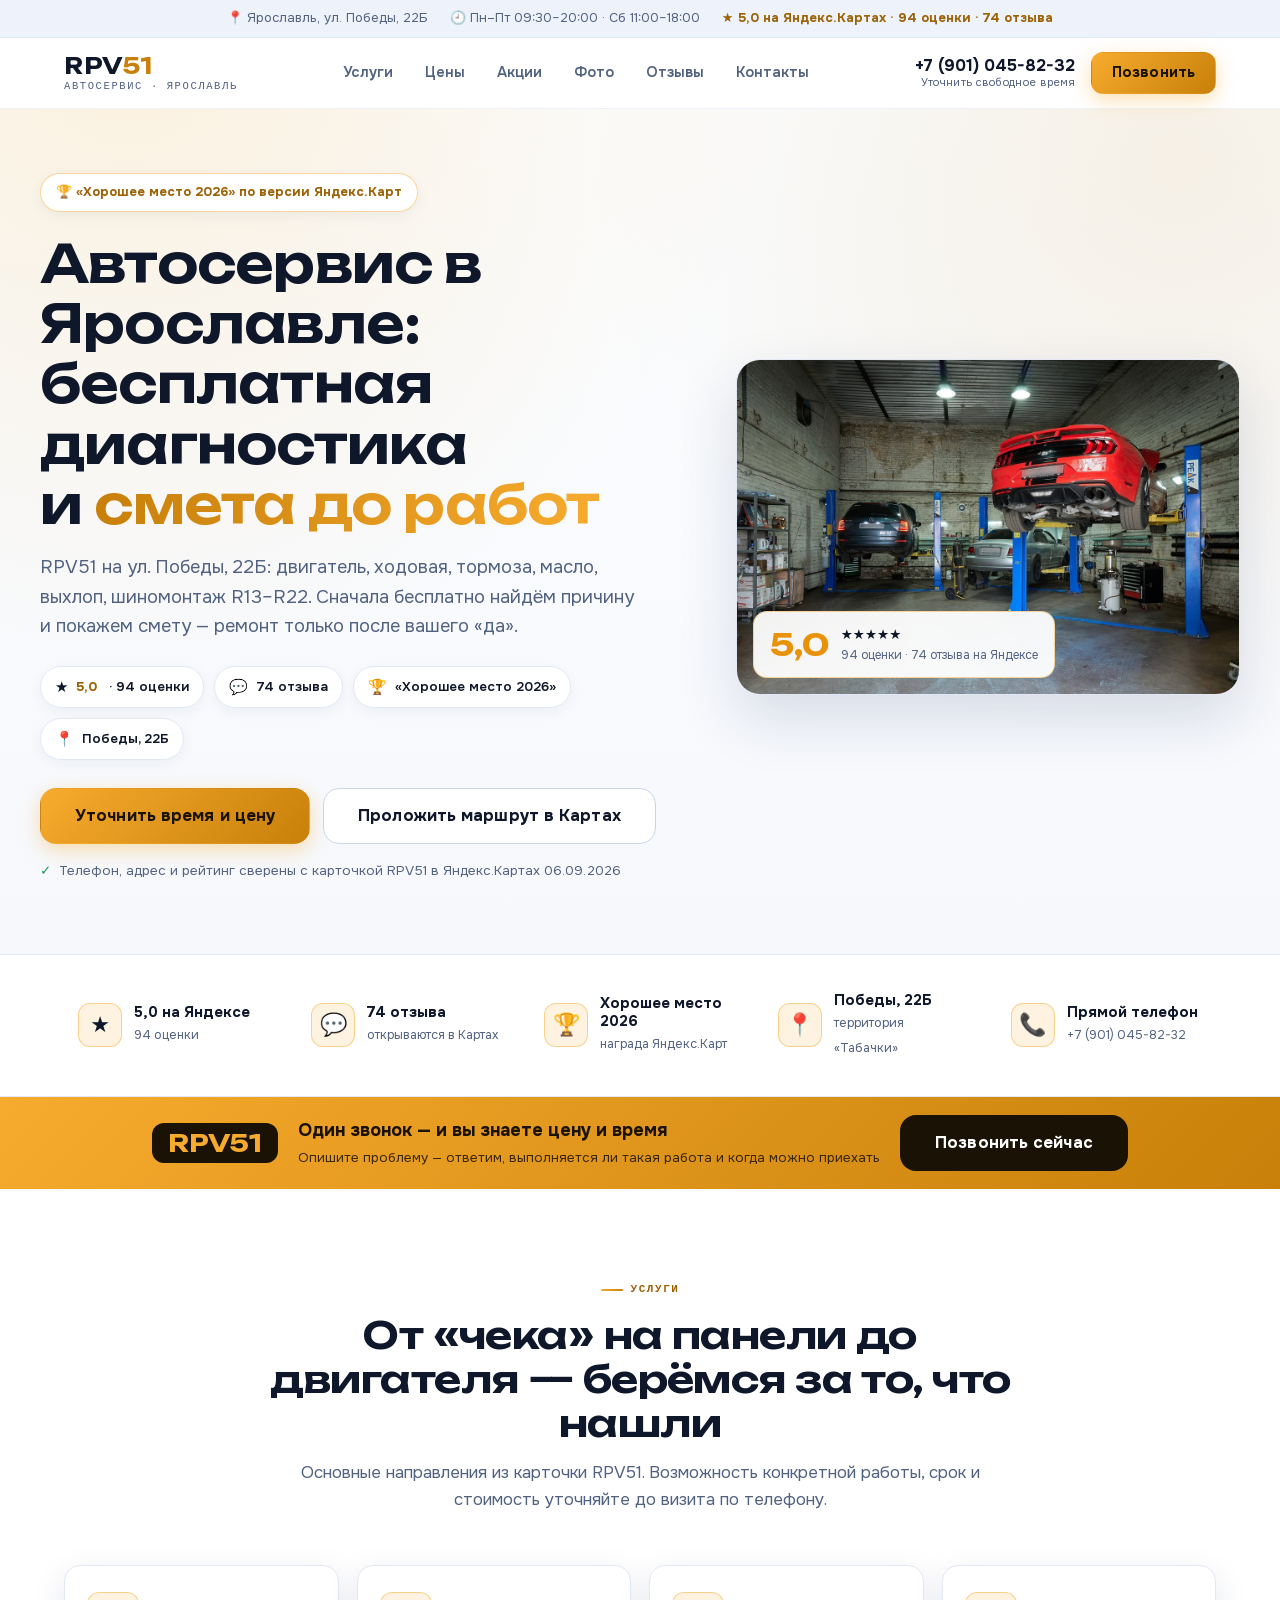
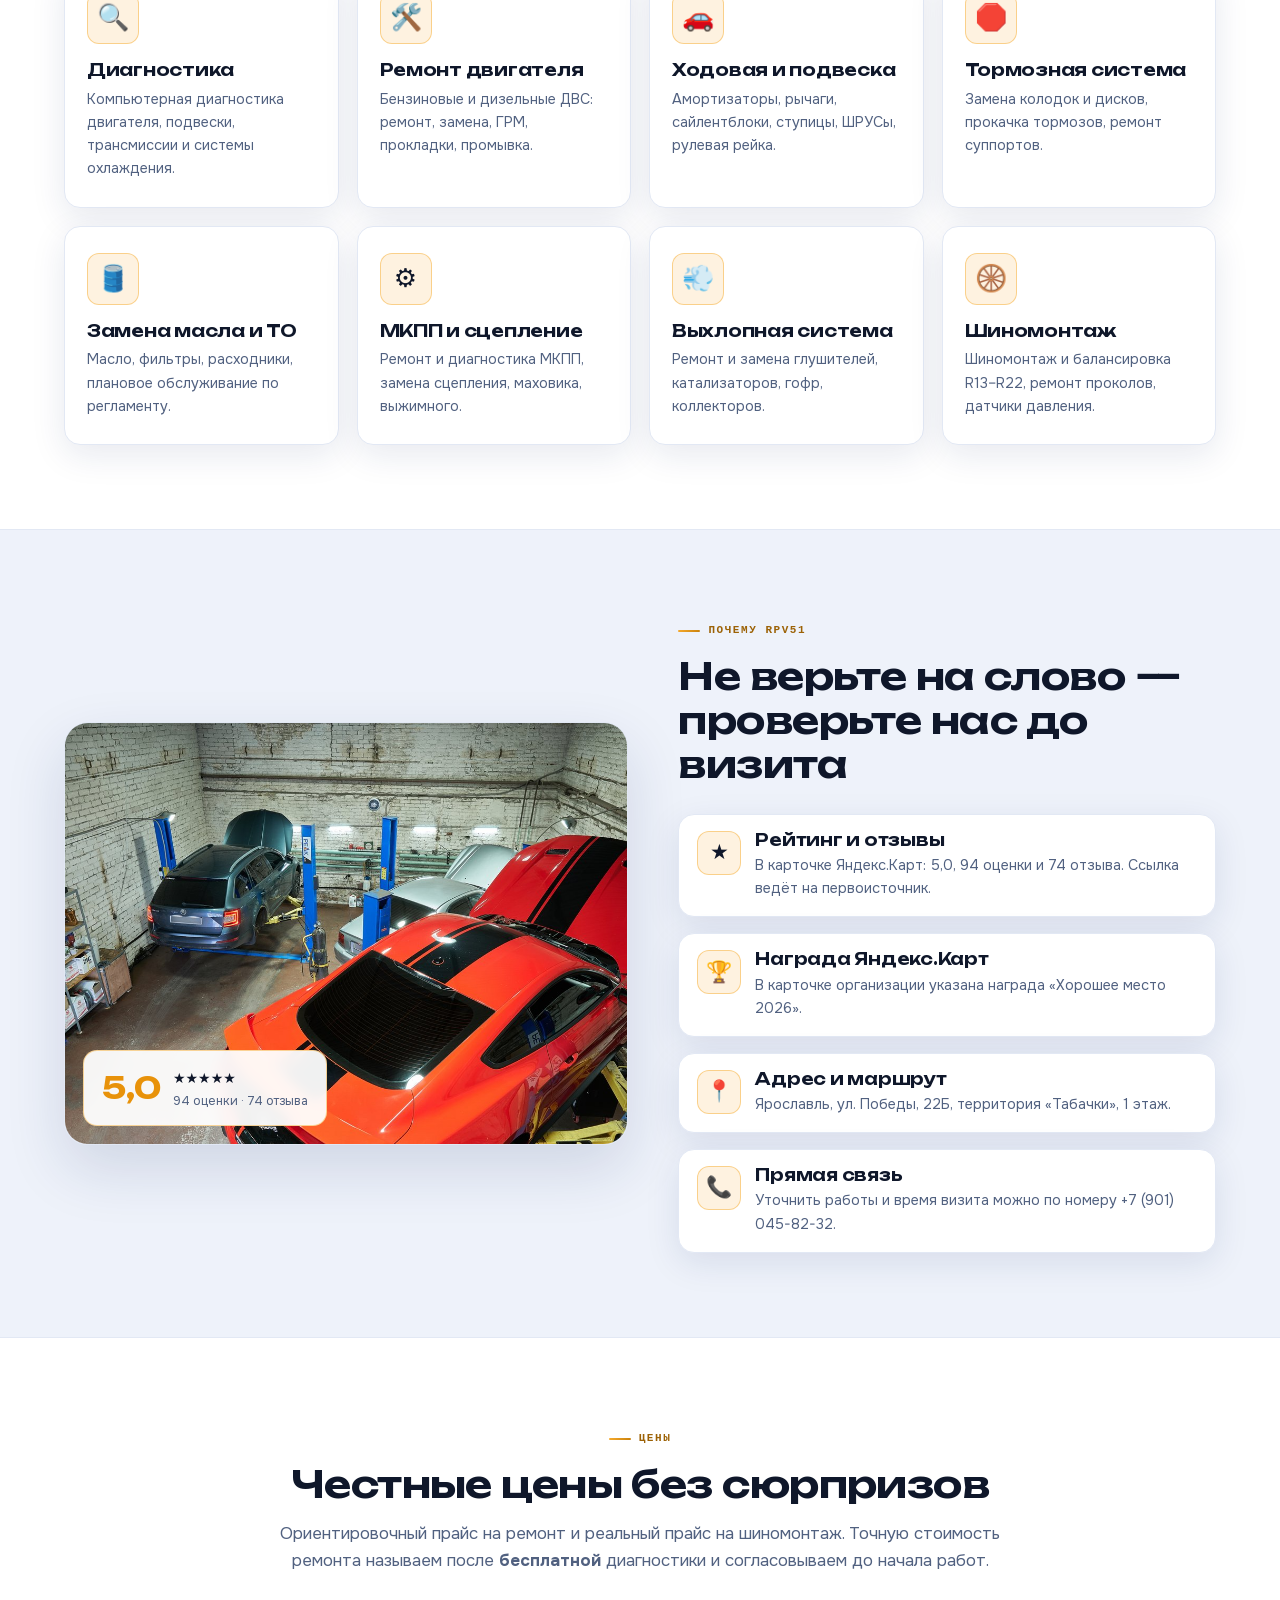
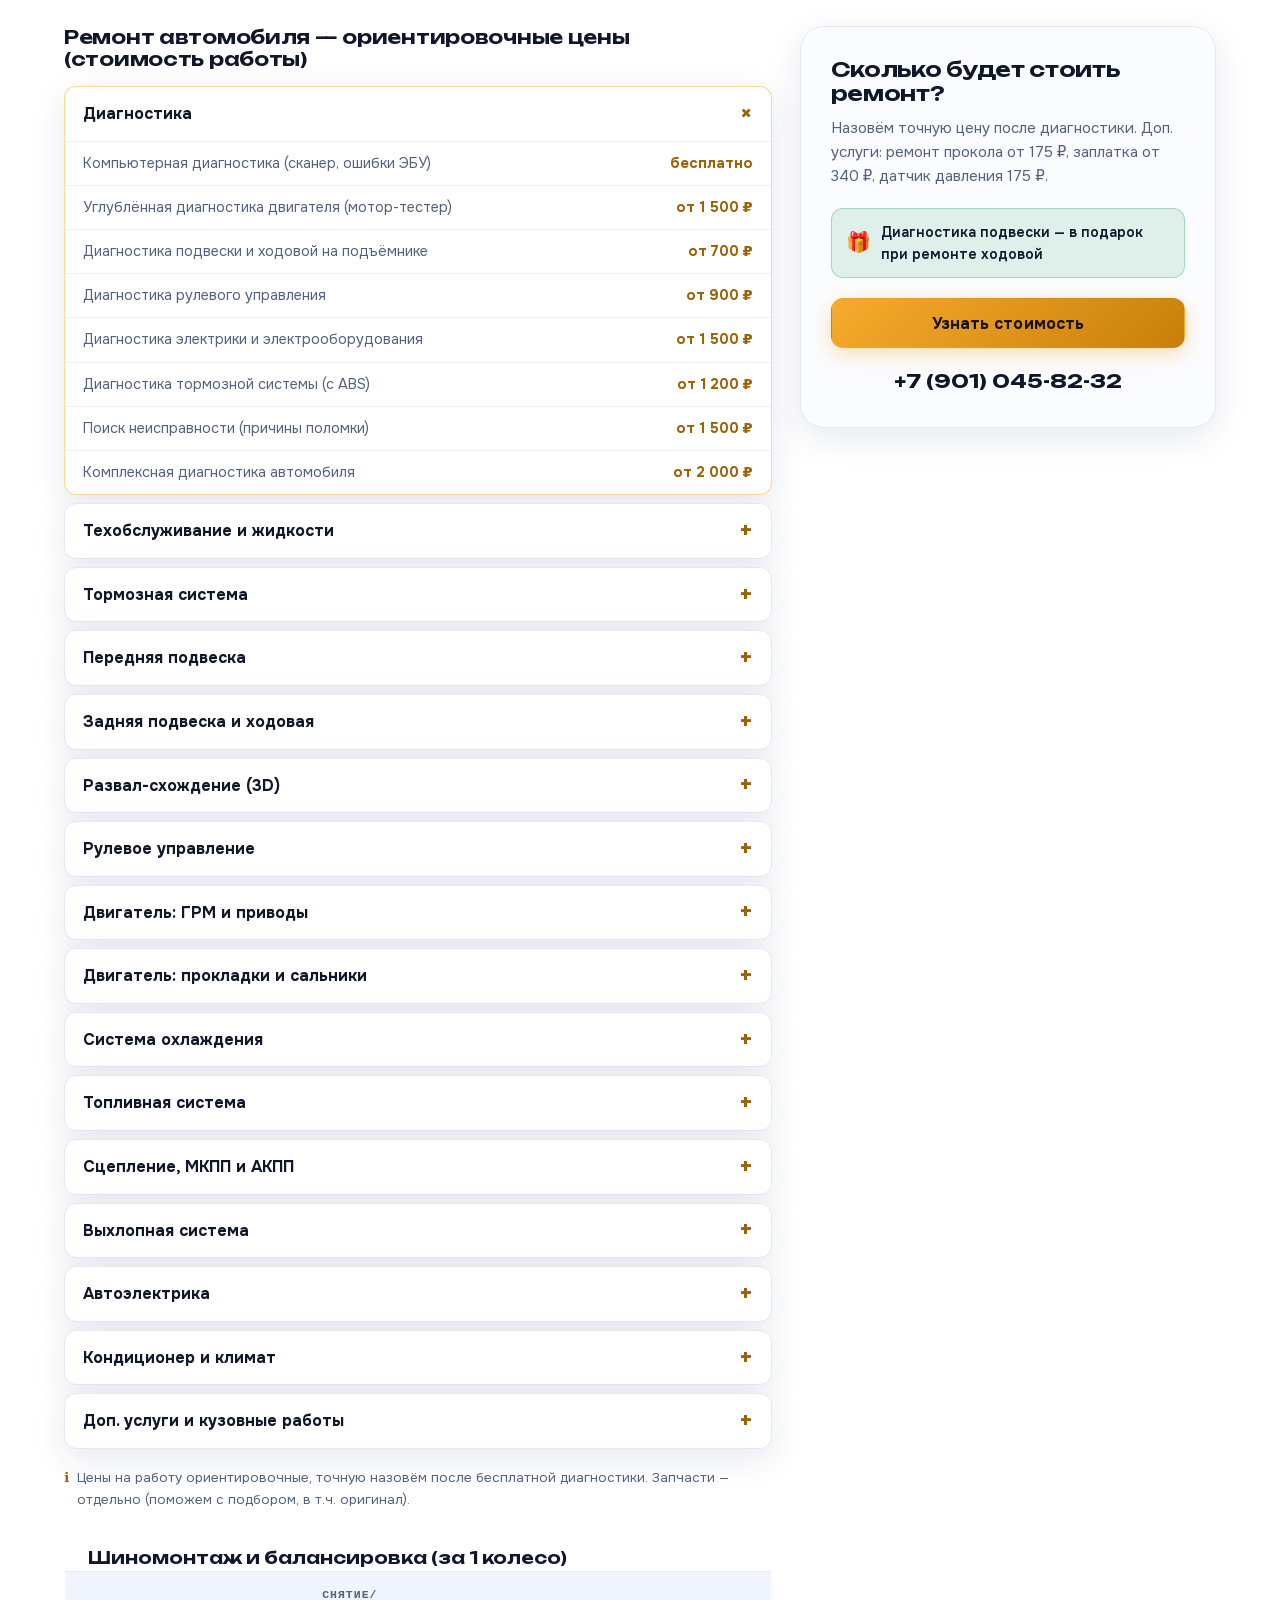
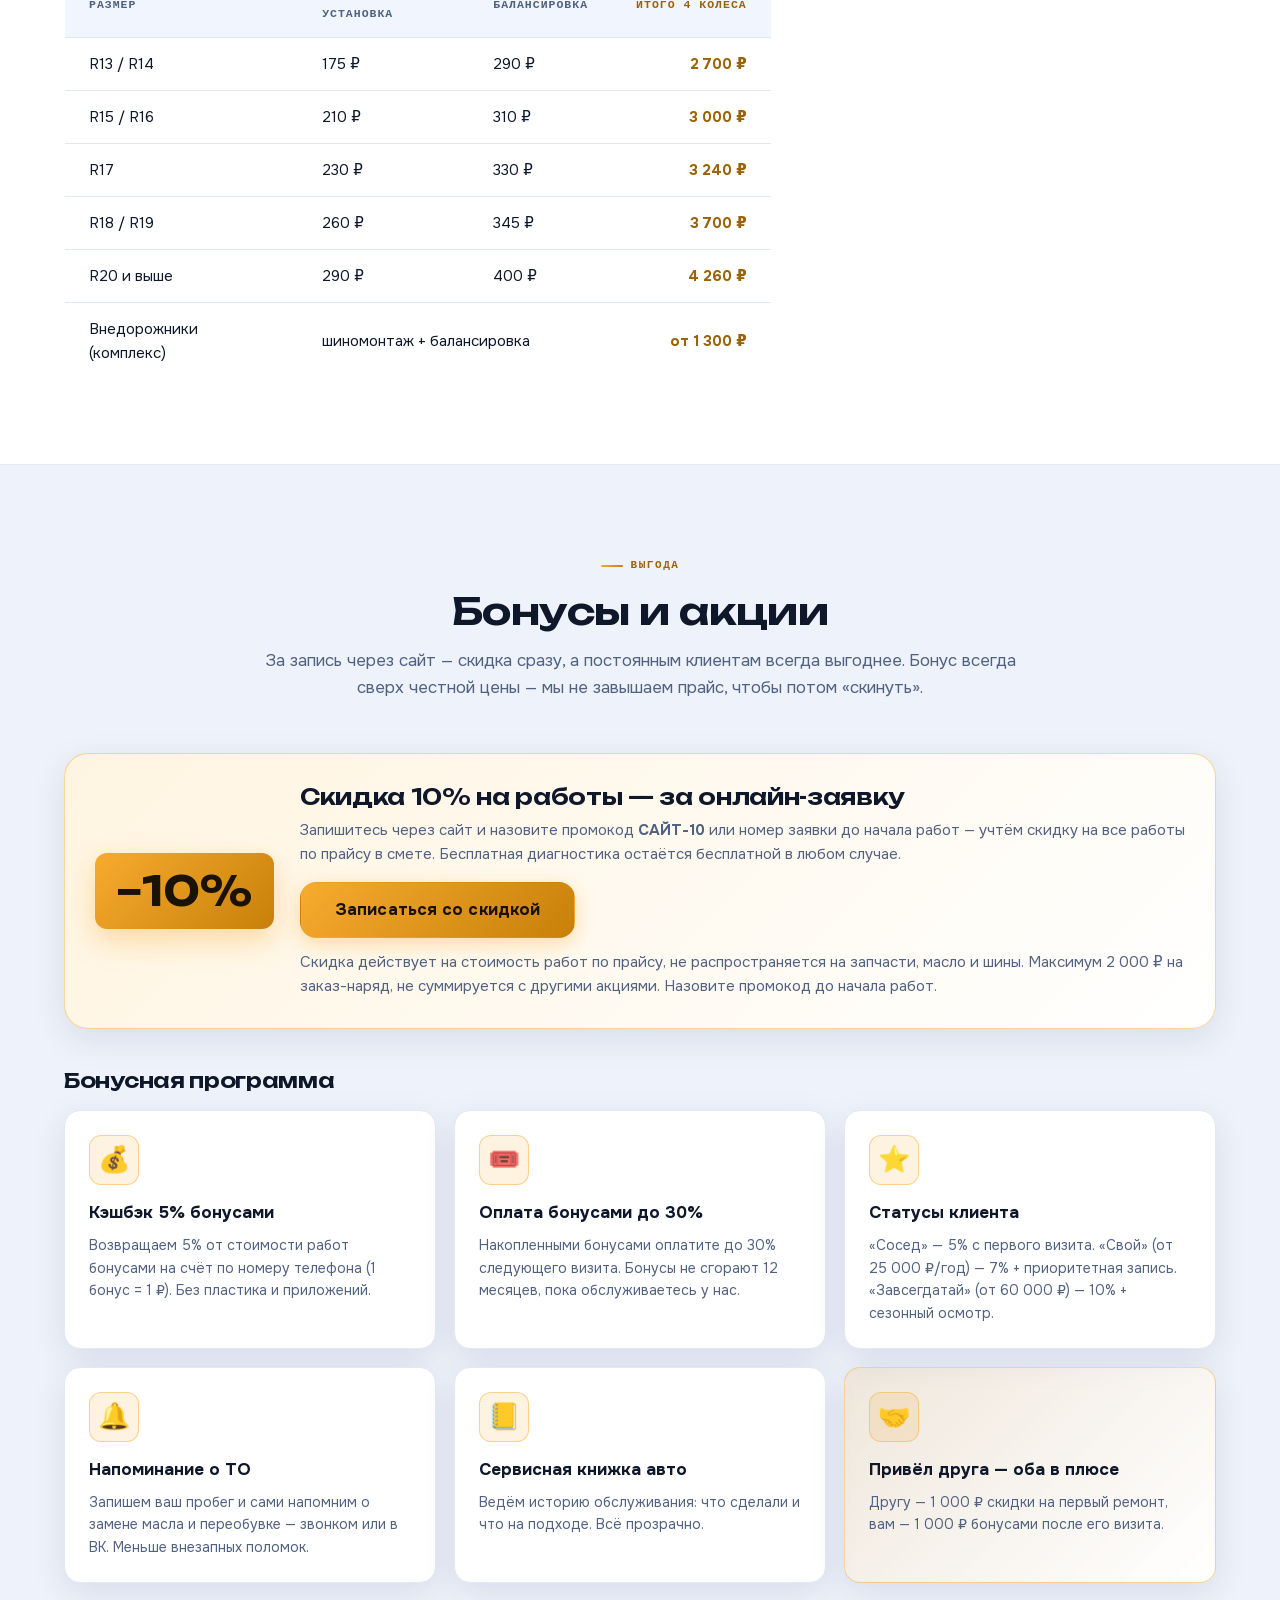
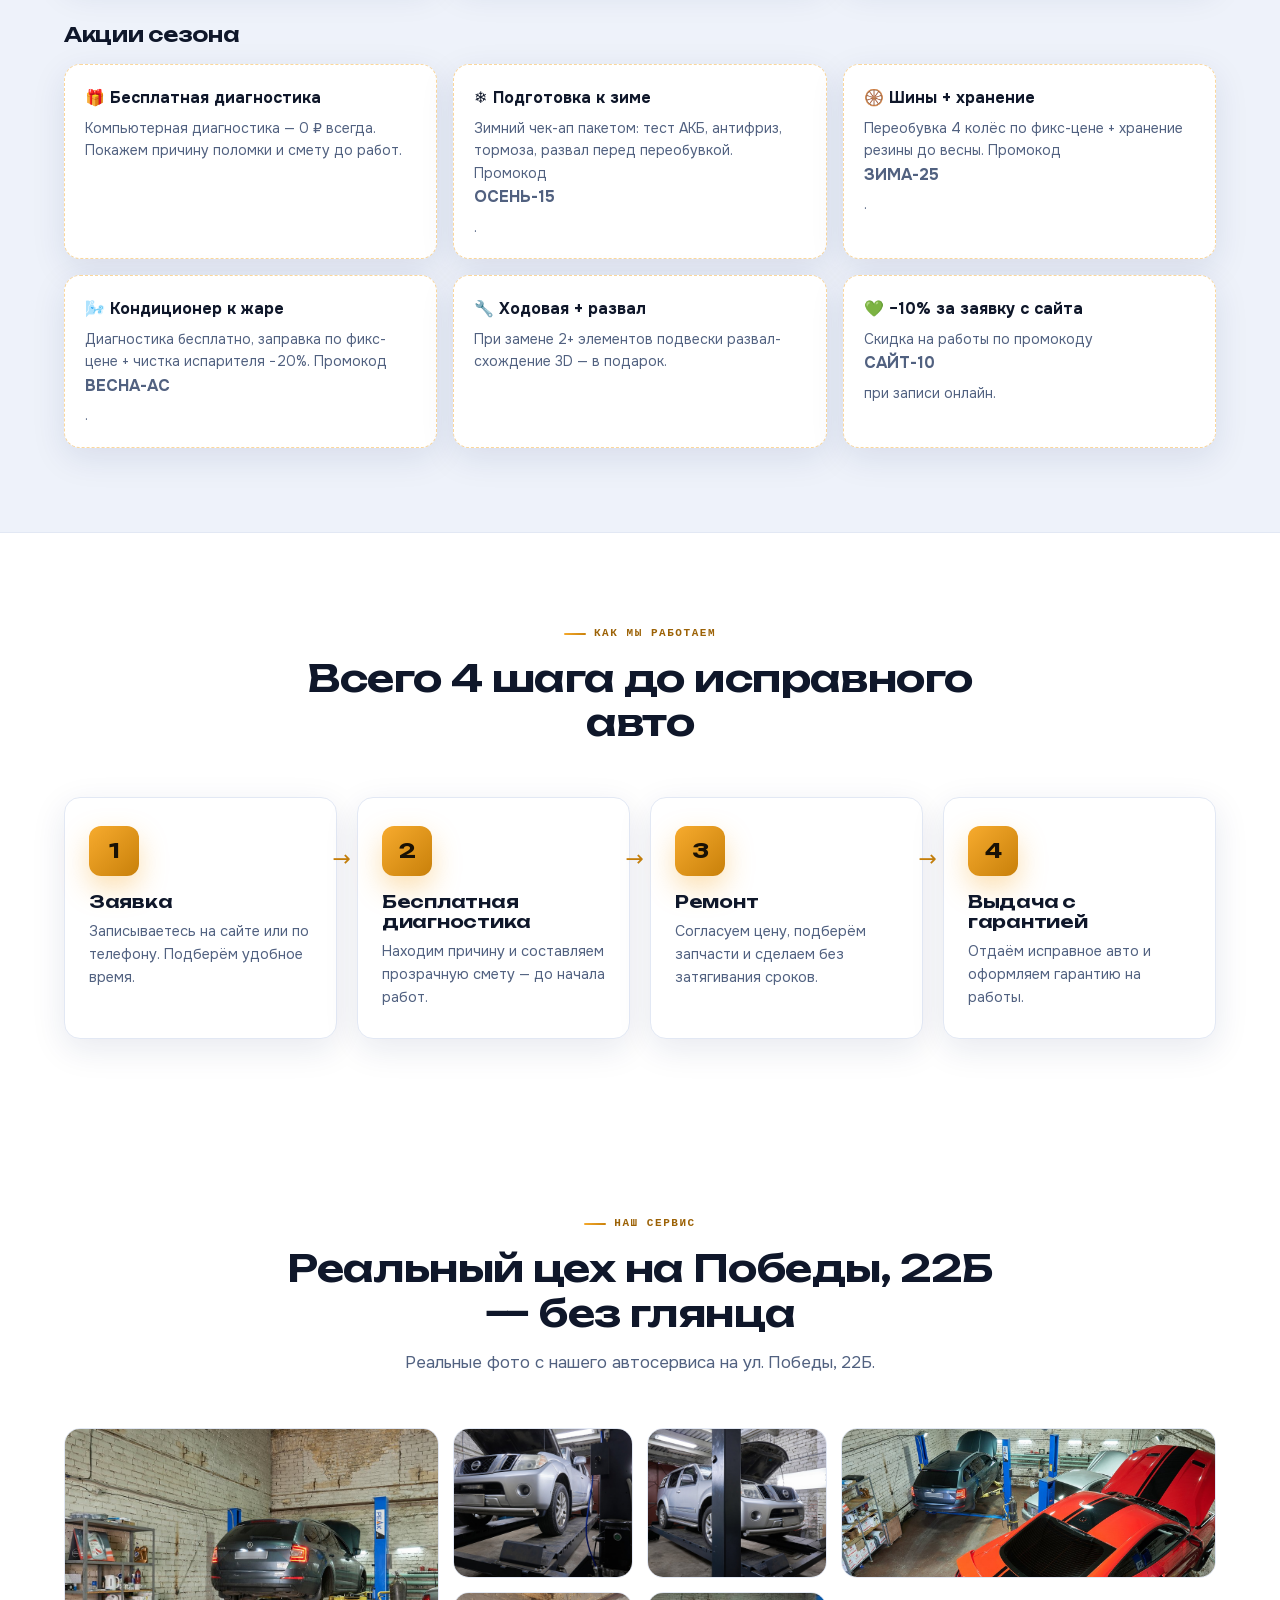
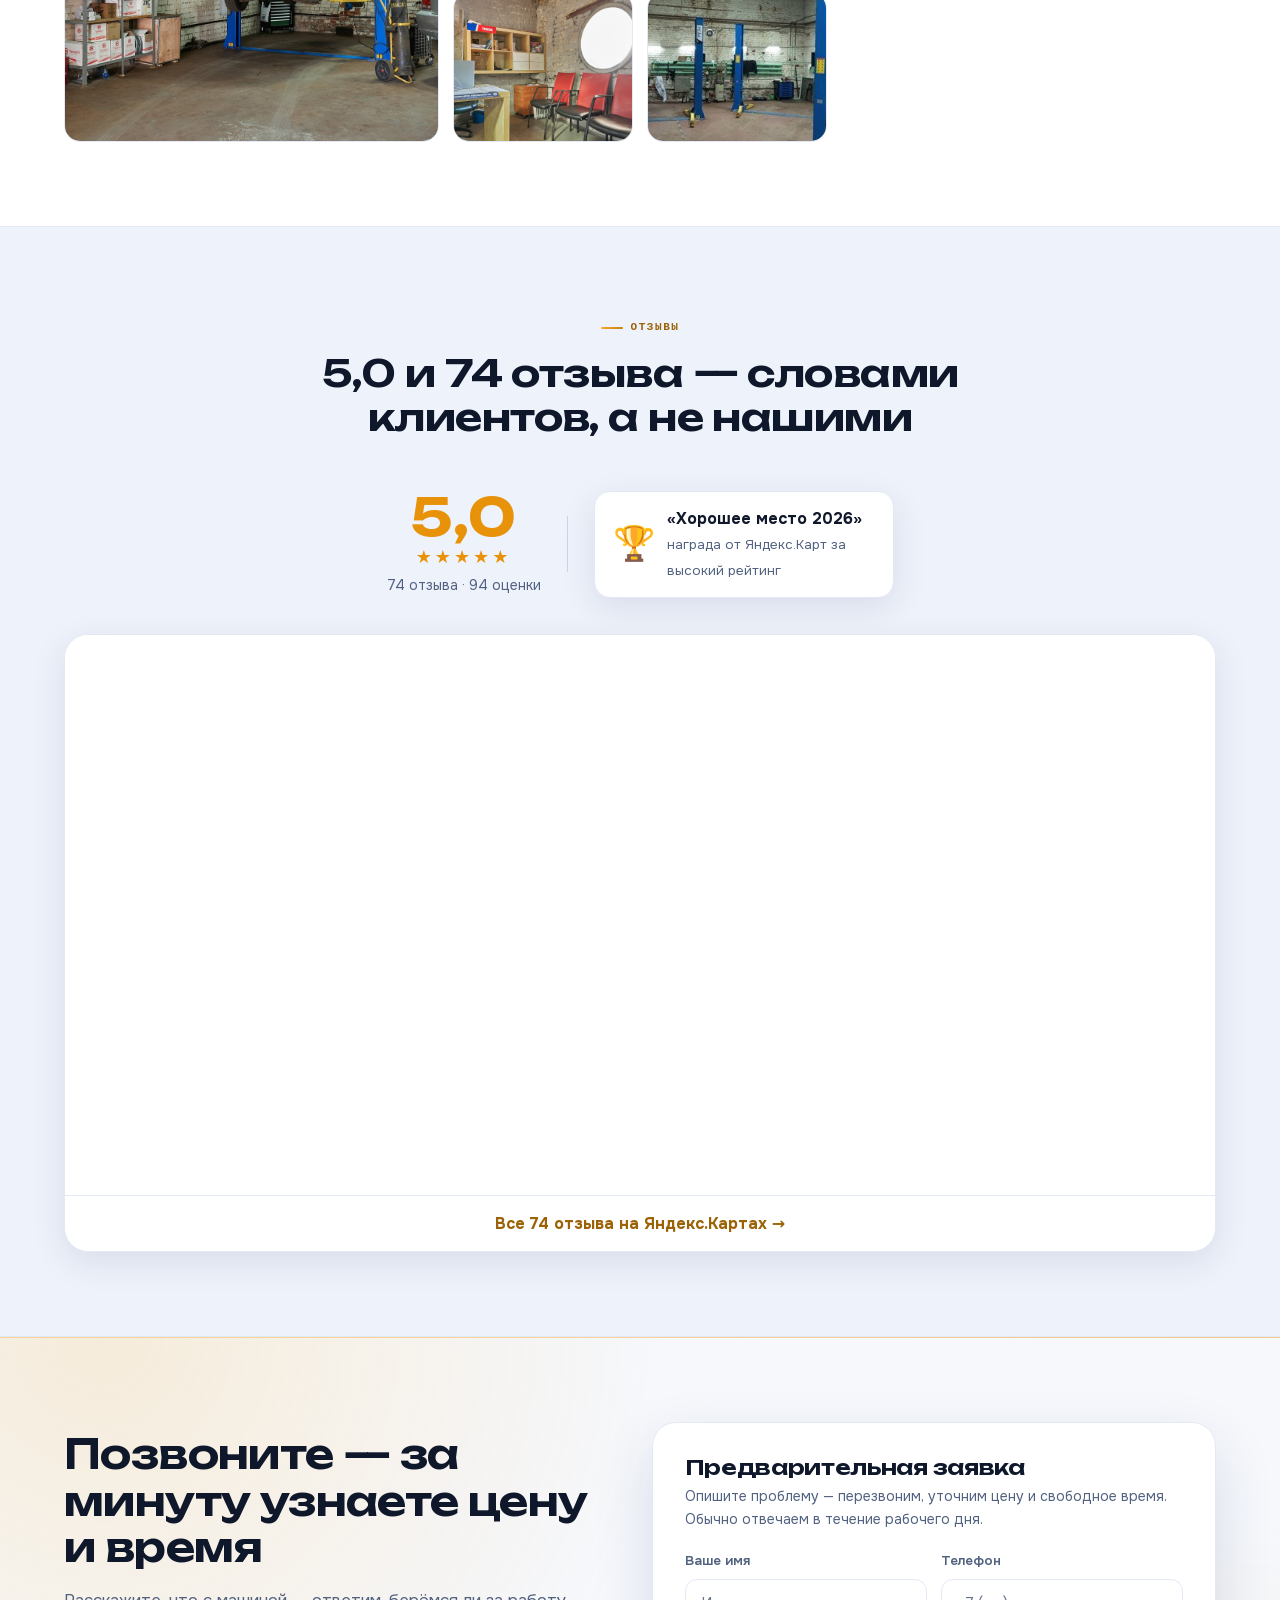
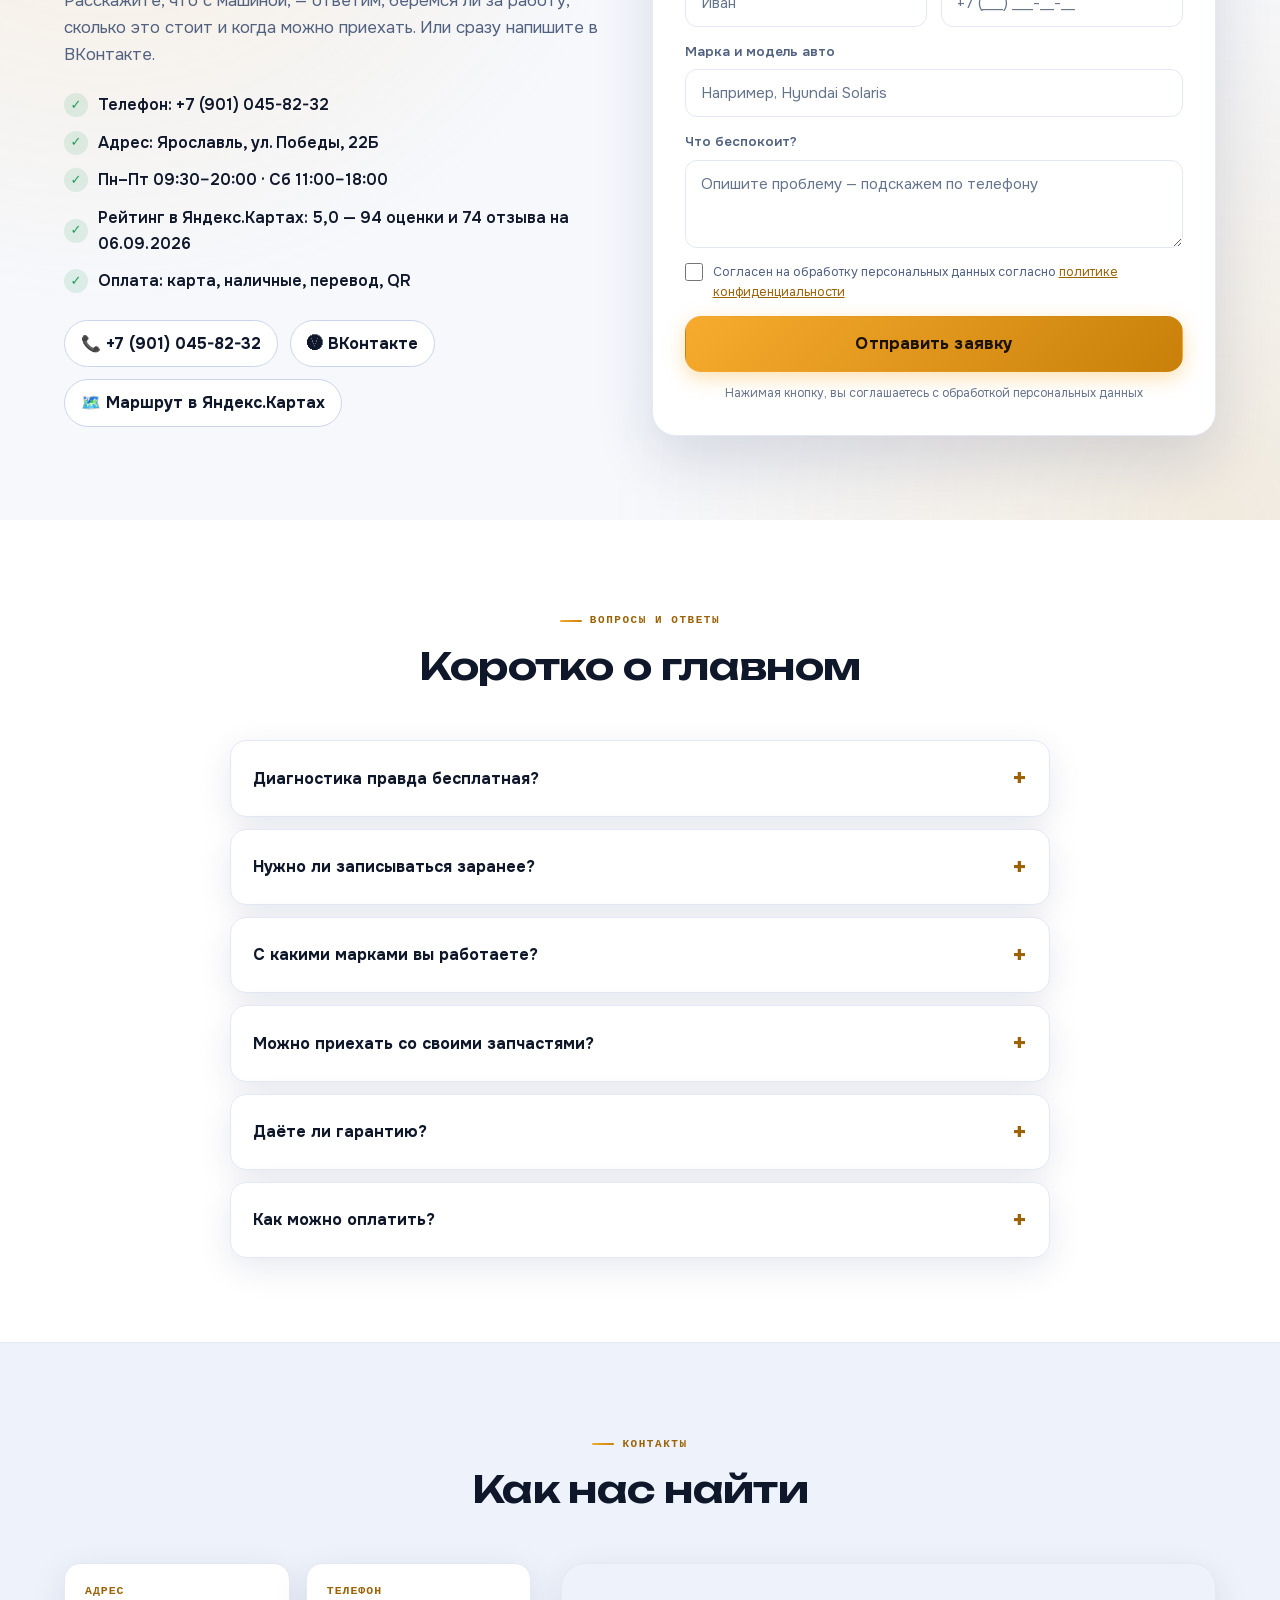
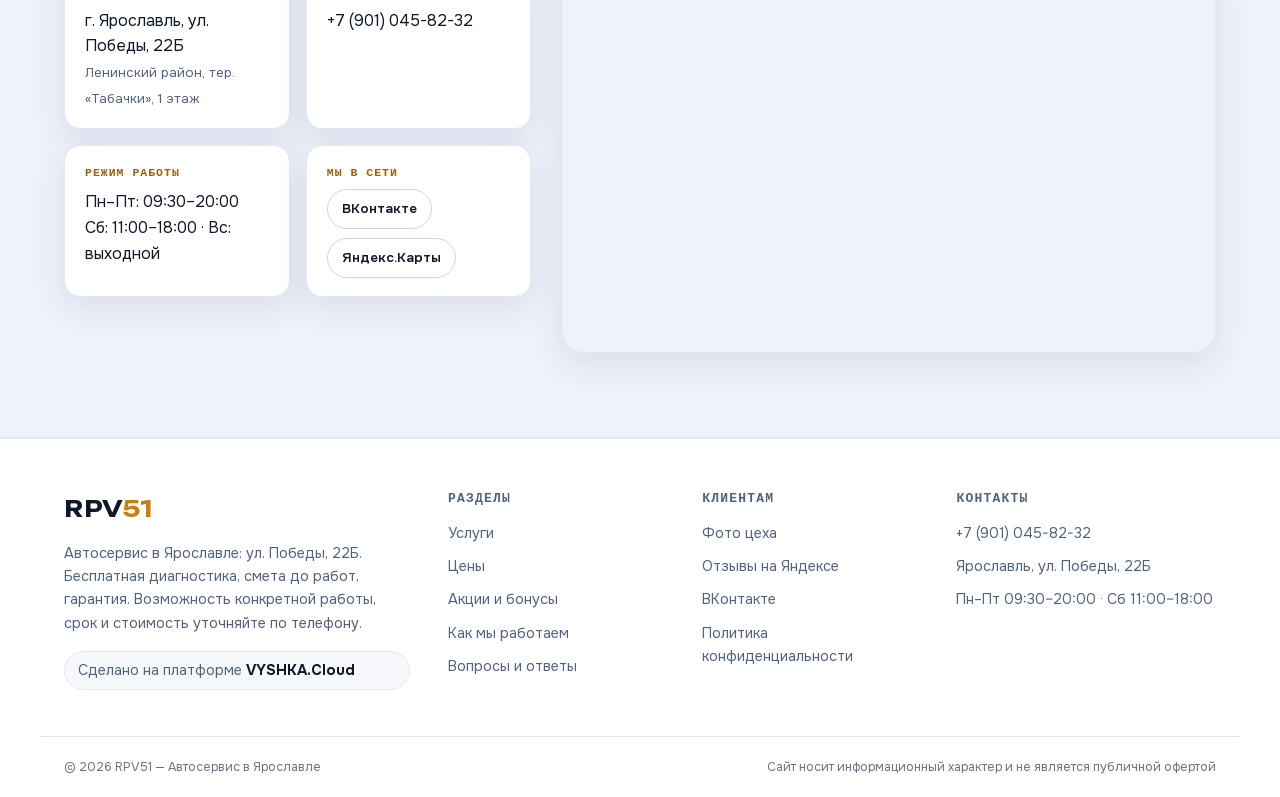
==== commit 4ef15d24: "Заявки в личку: payload под контракт leadapi (consent=true, поле contact); актуальность на 06.09.202" ====
--- a/index.html
+++ b/index.html
@@ -110,7 +110,7 @@
             <a href="tel:+79010458232" class="btn btn--primary btn--lg" data-track="phone" data-placement="hero">Уточнить время и цену</a>
             <a href="https://yandex.ru/maps/org/212090615871/" target="_blank" rel="noopener" class="btn btn--ghost btn--lg" data-track="route" data-placement="hero">Проложить маршрут в Картах</a>
           </div>
-          <p class="hero__note">Телефон, адрес и рейтинг сверены с карточкой RPV51 в Яндекс.Картах 20.08.2026</p>
+          <p class="hero__note">Телефон, адрес и рейтинг сверены с карточкой RPV51 в Яндекс.Картах 06.09.2026</p>
         </div>
         <div class="hero__media">
           <div class="hero__photo">
@@ -465,7 +465,7 @@
           <li>Телефон: +7 (901) 045-82-32</li>
           <li>Адрес: Ярославль, ул. Победы, 22Б</li>
           <li>Пн–Пт 09:30–20:00 · Сб 11:00–18:00</li>
-          <li>Рейтинг в Яндекс.Картах: 5,0 — 94 оценки и 74 отзыва на 20.08.2026</li>
+          <li>Рейтинг в Яндекс.Картах: 5,0 — 94 оценки и 74 отзыва на 06.09.2026</li>
           <li>Оплата: карта, наличные, перевод, QR</li>
         </ul>
         <div class="booking__contacts">
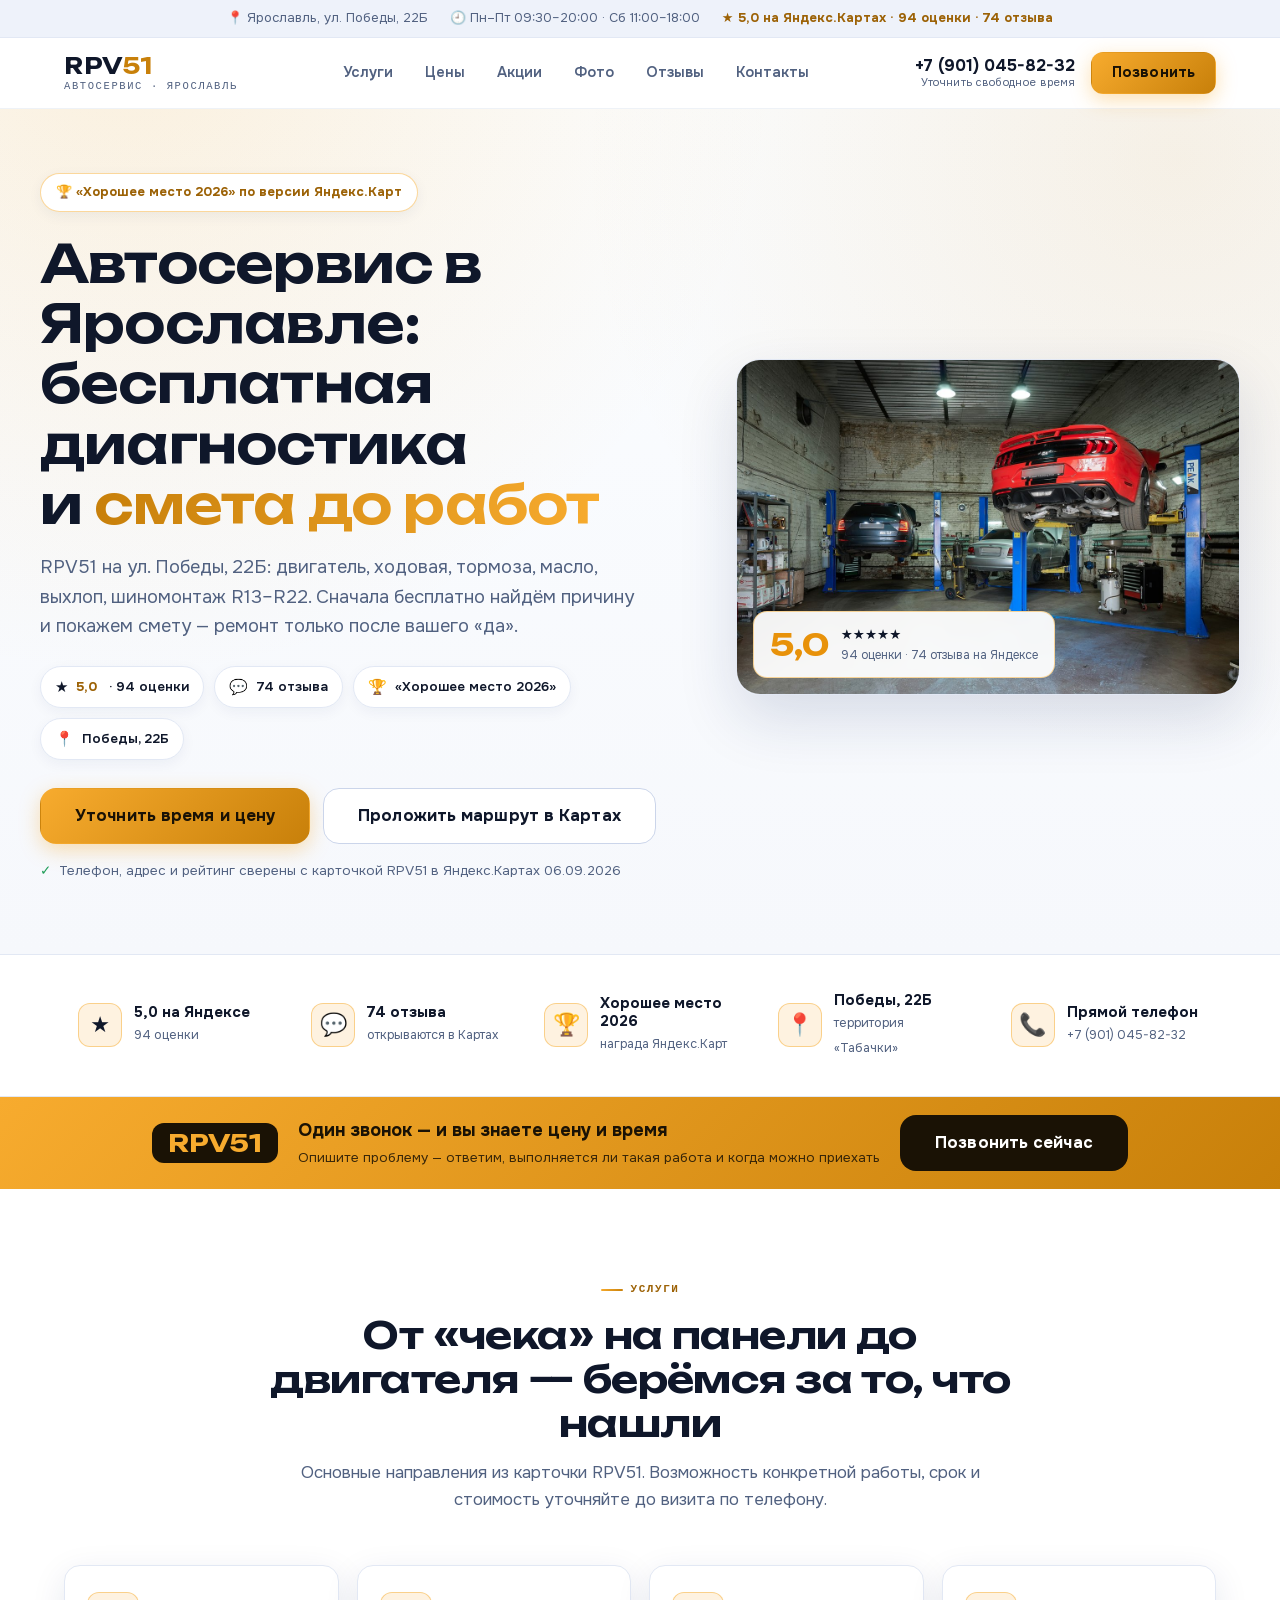
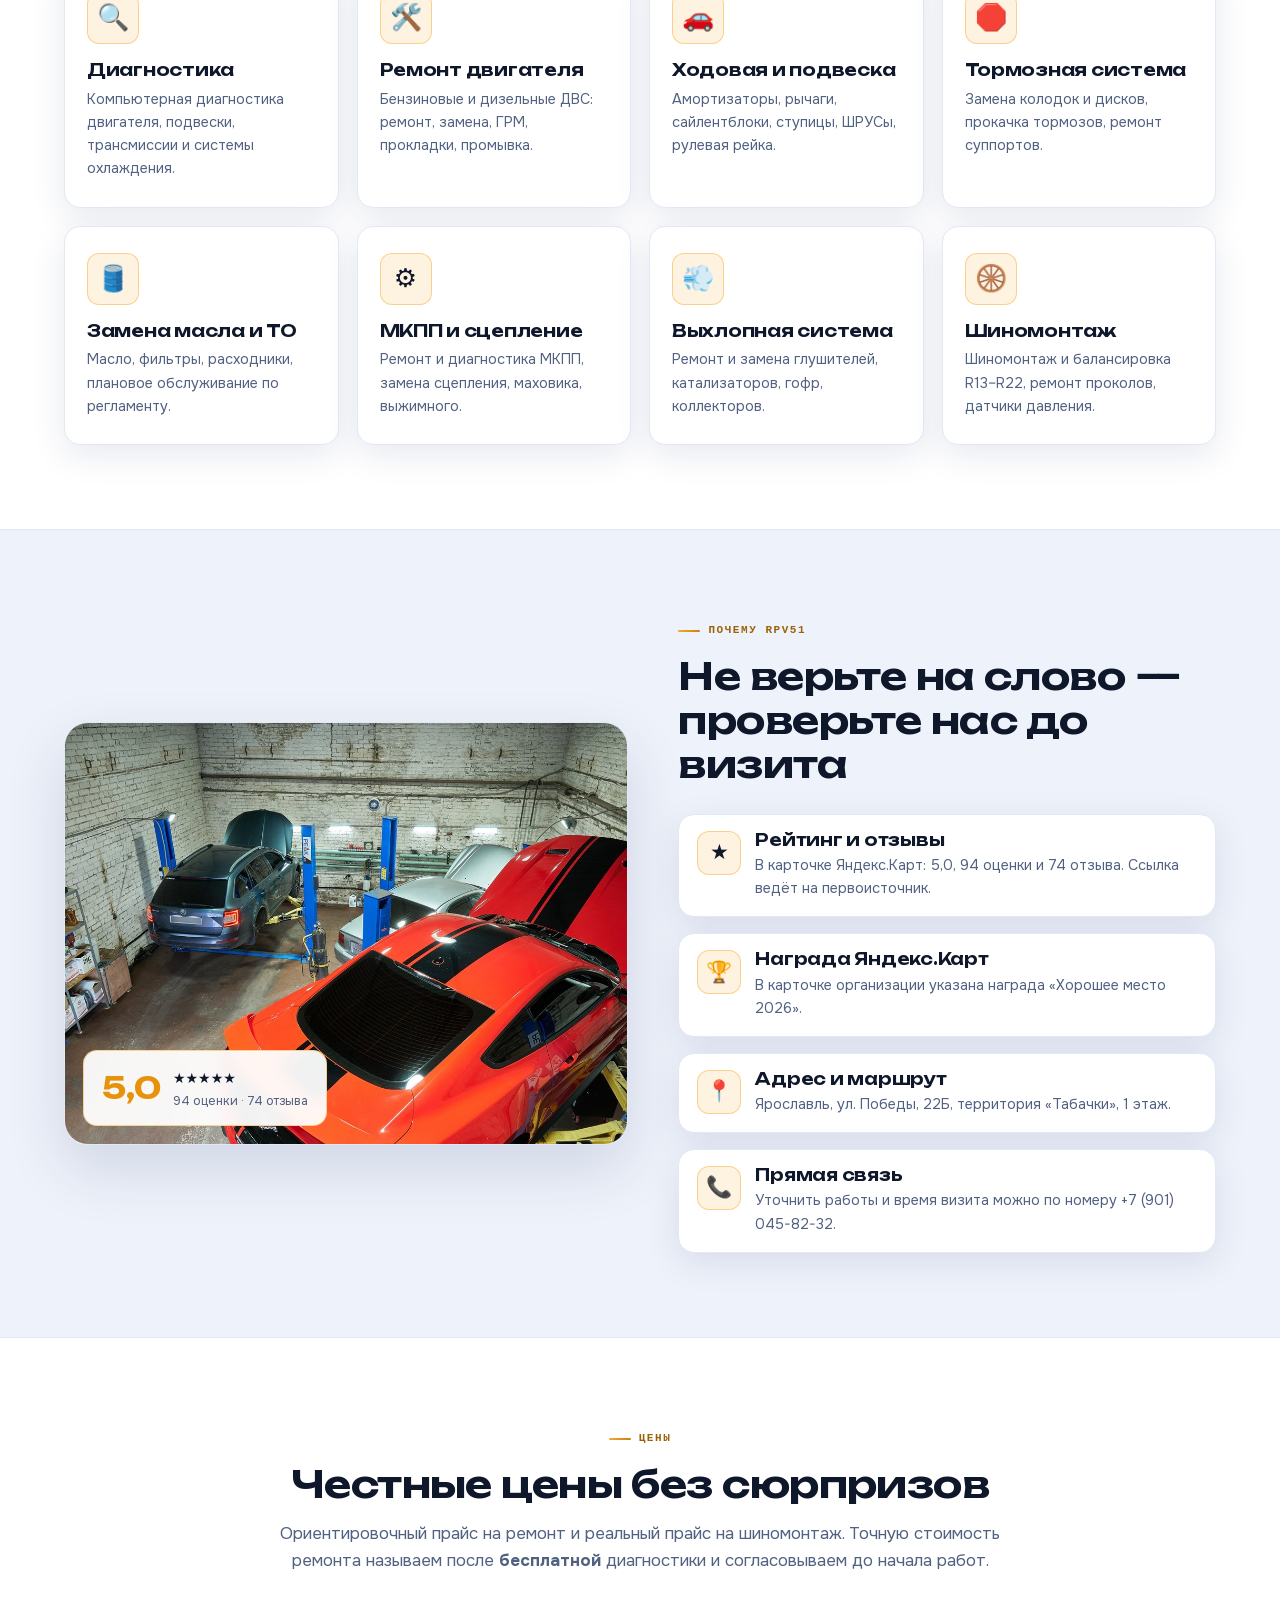
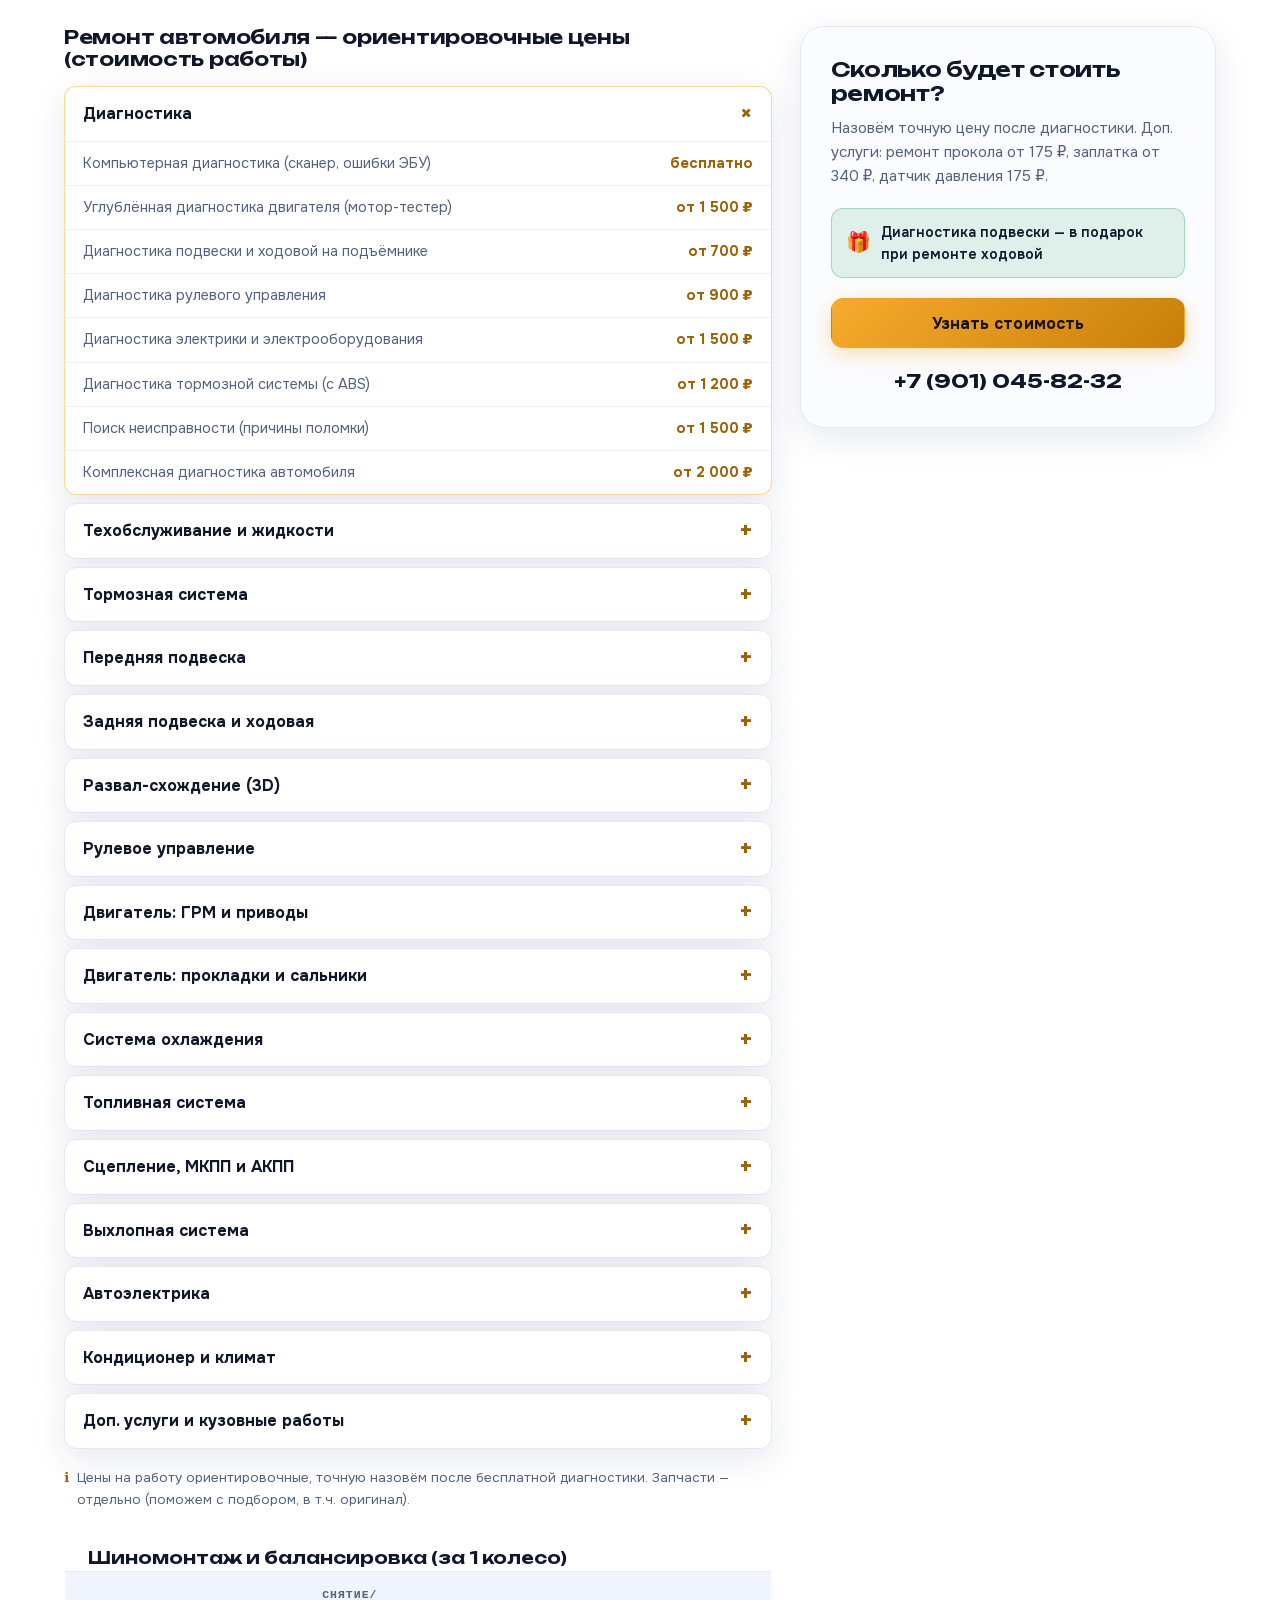
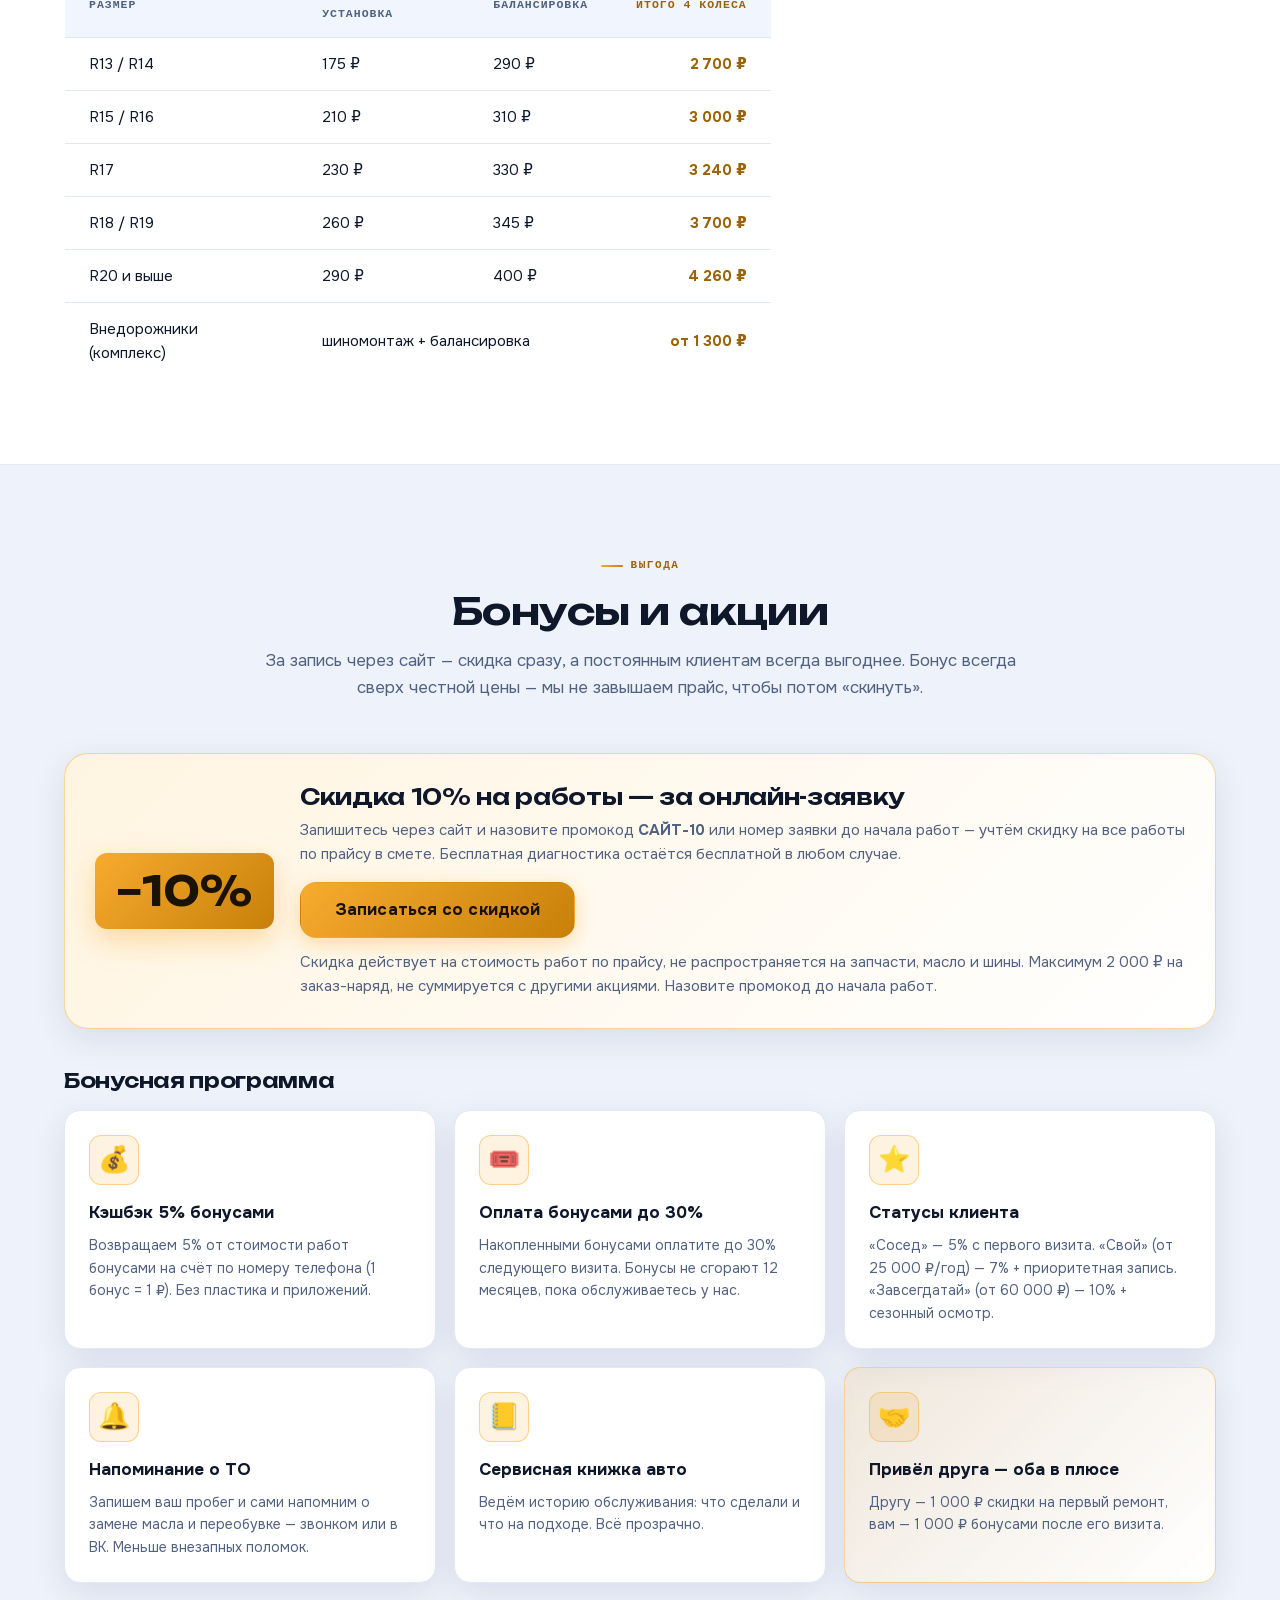
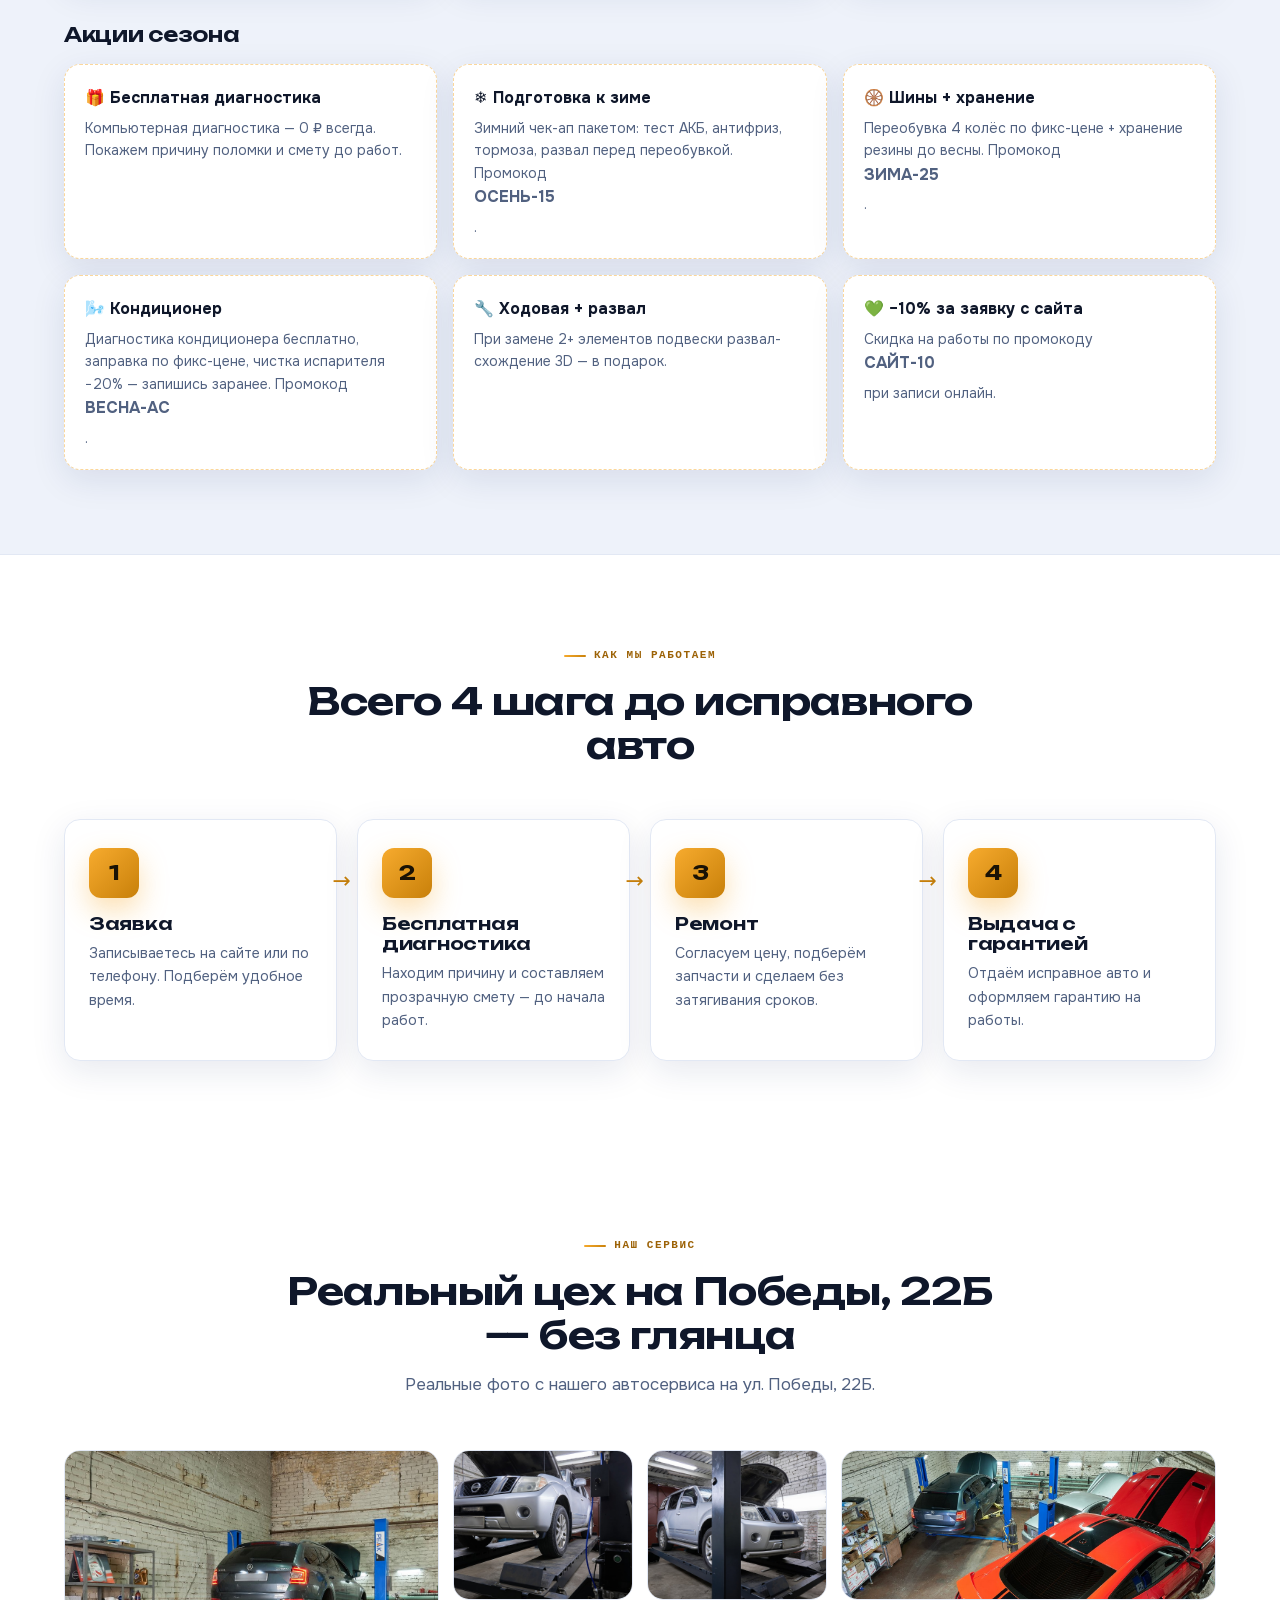
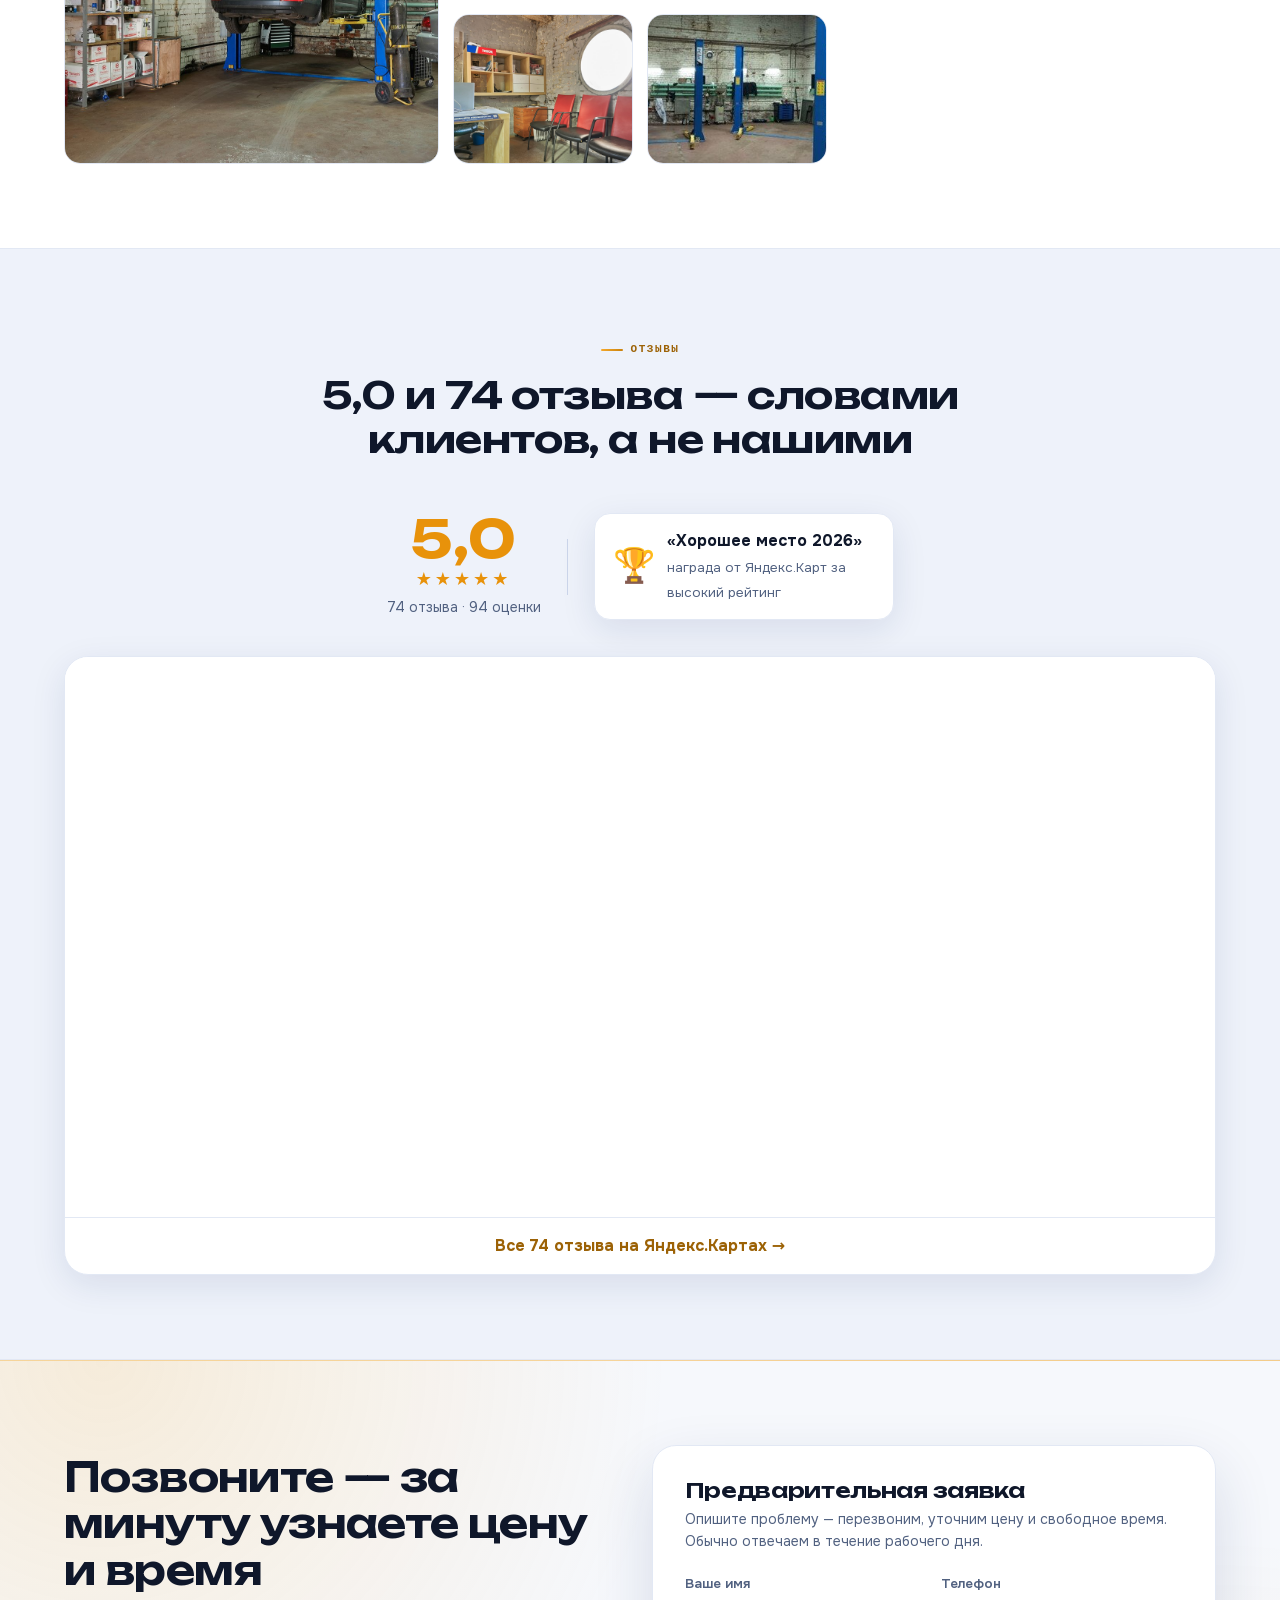
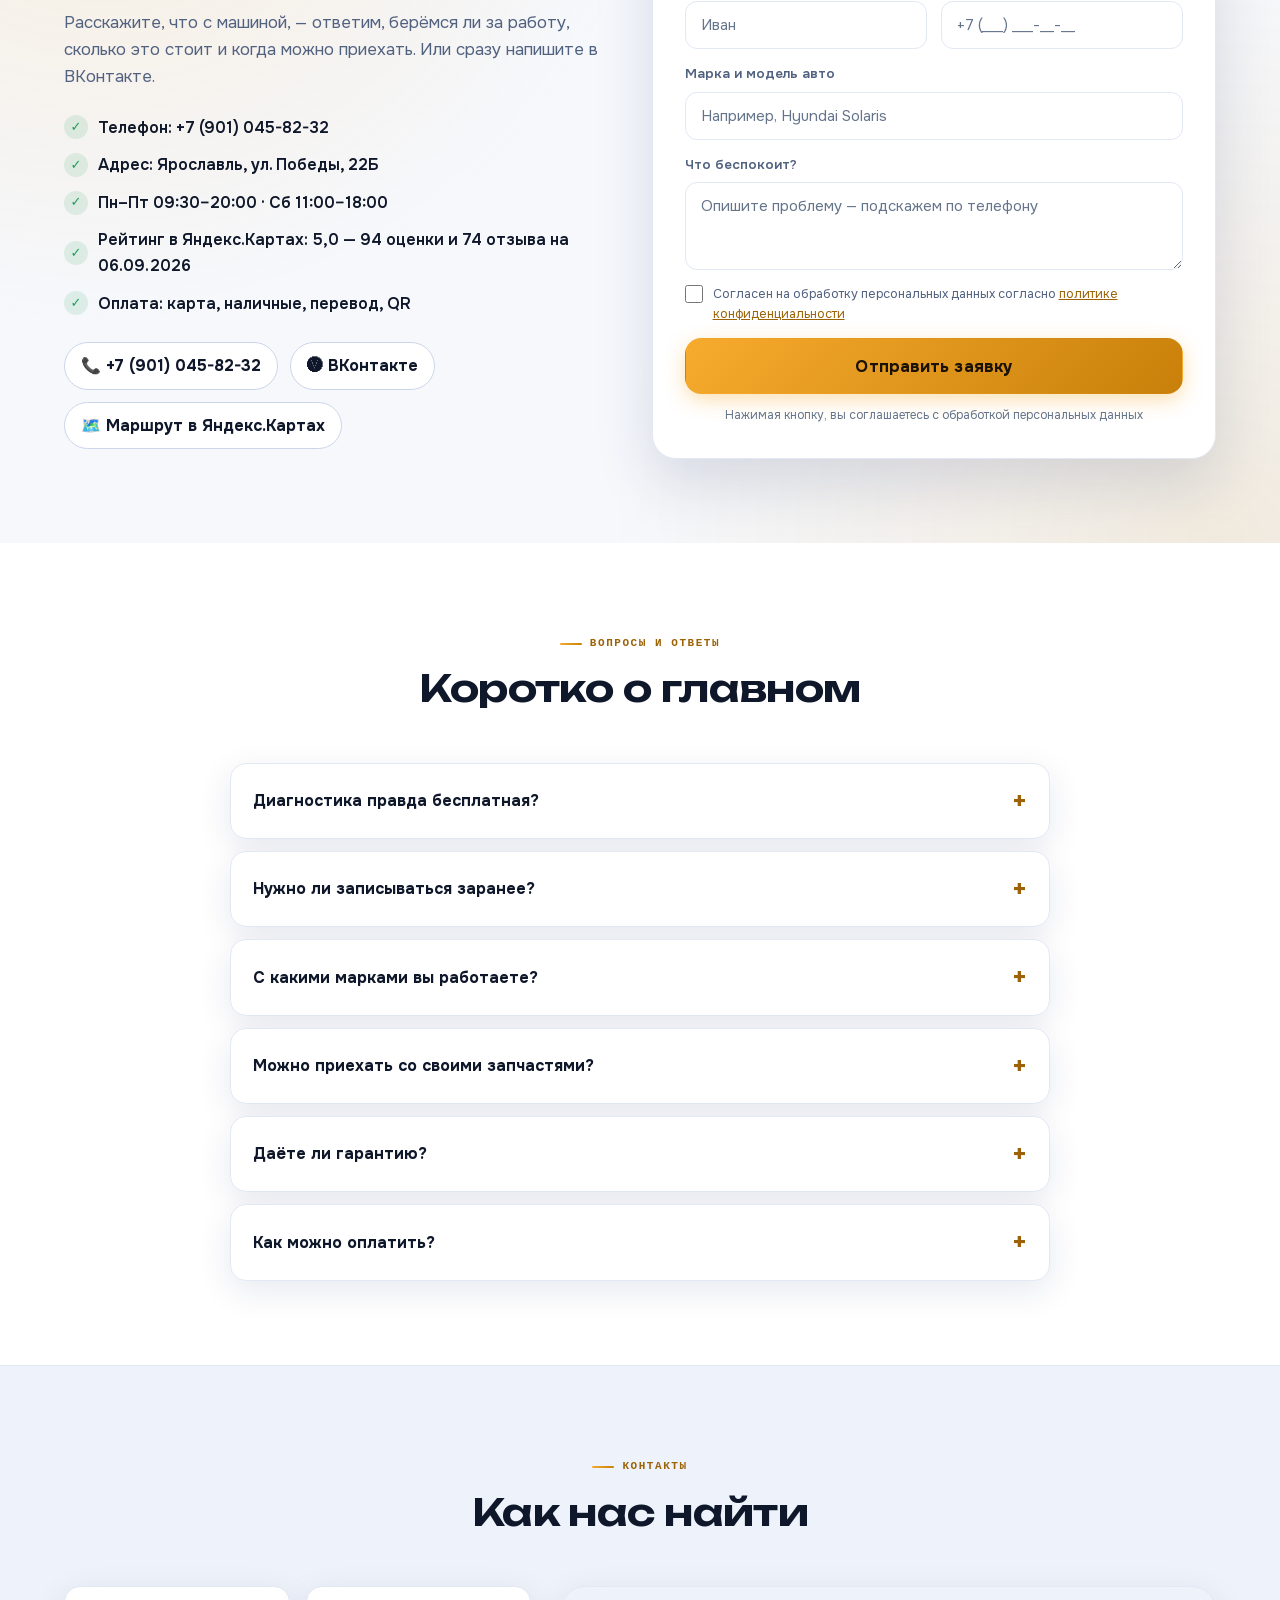
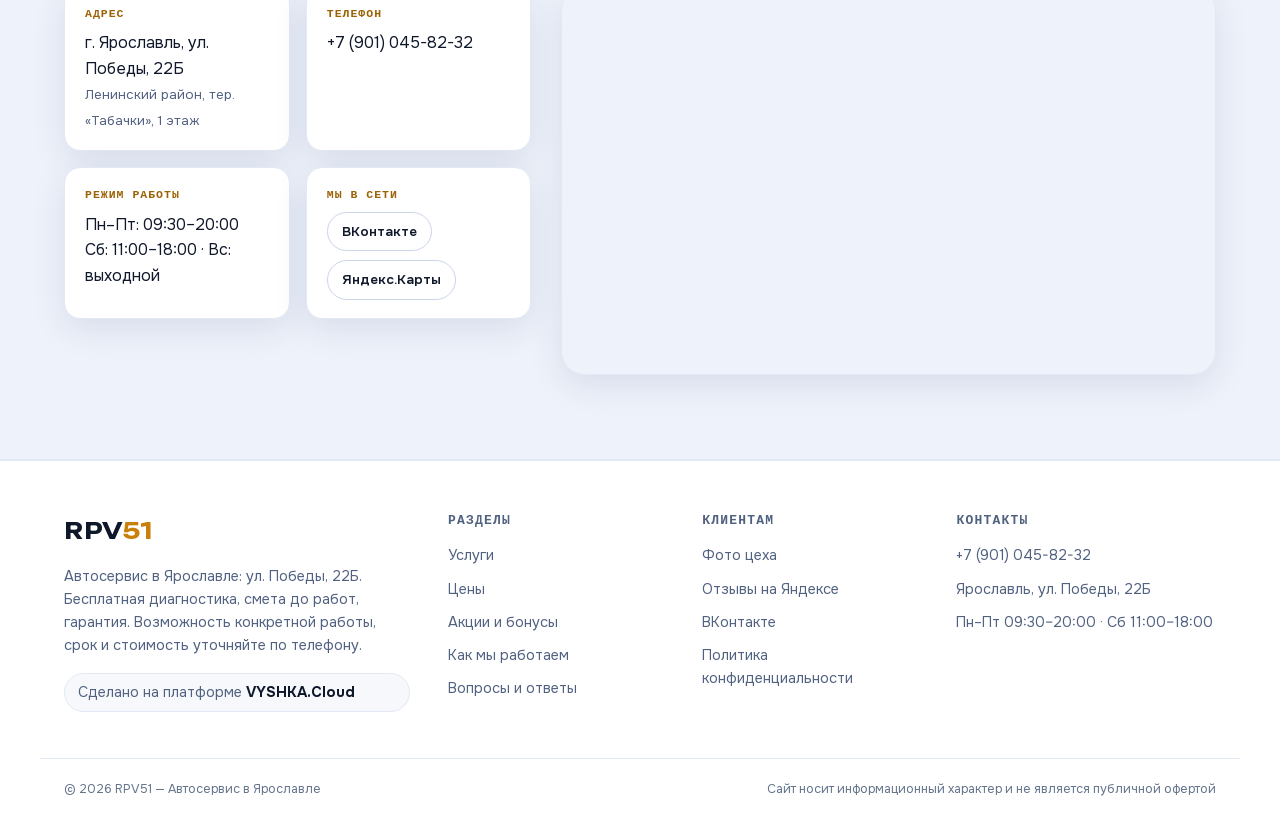
==== commit 7ba7648f: "Копирайт/факт-проход: акция кондиционера переведена на внесезонную формулировку (промокод ВЕСНА-АС с" ====
--- a/index.html
+++ b/index.html
@@ -46,9 +46,9 @@
   {
     "@context": "https://schema.org", "@type": "FAQPage", "url": "https://rpv51-yar.ru/",
     "mainEntity": [
-      {"@type": "Question", "name": "Диагностика правда бесплатная?", "acceptedAnswer": {"@type": "Answer", "text": "Да. Мы сначала находим причину неисправности и составляем смету, и только после согласования с вами беремся за ремонт. А при ремонте ходовой диагностика подвески — в подарок."}},
+      {"@type": "Question", "name": "Диагностика правда бесплатная?", "acceptedAnswer": {"@type": "Answer", "text": "Да. Мы сначала находим причину неисправности и составляем смету, и только после согласования с вами берёмся за ремонт. А при ремонте ходовой диагностика подвески — в подарок."}},
       {"@type": "Question", "name": "Нужно ли записываться заранее?", "acceptedAnswer": {"@type": "Answer", "text": "Желательно — так мы подберём удобное время без очереди. Но в срочных случаях стараемся принять и без записи. Позвоните +7 (901) 045-82-32."}},
-      {"@type": "Question", "name": "С какими марками вы работаете?", "acceptedAnswer": {"@type": "Answer", "text": "С 30+ марками — легковые и коммерческие авто: Hyundai, Kia, Nissan, Skoda, Volkswagen, Mercedes, Ford и другие. Беремся как за бюджетные авто, так и за спорткары."}},
+      {"@type": "Question", "name": "С какими марками вы работаете?", "acceptedAnswer": {"@type": "Answer", "text": "С 30+ марками — легковые и коммерческие авто: Hyundai, Kia, Nissan, Skoda, Volkswagen, Mercedes, Ford и другие. Берёмся как за бюджетные авто, так и за спорткары."}},
       {"@type": "Question", "name": "Можно приехать со своими запчастями?", "acceptedAnswer": {"@type": "Answer", "text": "Да. Также мы поможем подобрать и заказать нужные детали, включая оригинальные, — быстро и по адекватной цене."}},
       {"@type": "Question", "name": "Даёте ли гарантию?", "acceptedAnswer": {"@type": "Answer", "text": "Да, мы предоставляем гарантию на выполненные работы и установленные запчасти."}},
       {"@type": "Question", "name": "Как можно оплатить?", "acceptedAnswer": {"@type": "Answer", "text": "Принимаем оплату картой, наличными, переводом и по QR-коду — как вам удобно."}}
@@ -393,7 +393,7 @@
         <div class="promo-card"><b>🎁 Бесплатная диагностика</b><p>Компьютерная диагностика — 0 ₽ всегда. Покажем причину поломки и смету до работ.</p></div>
         <div class="promo-card"><b>❄️ Подготовка к зиме</b><p>Зимний чек-ап пакетом: тест АКБ, антифриз, тормоза, развал перед переобувкой. Промокод <b>ОСЕНЬ-15</b>.</p></div>
         <div class="promo-card"><b>🛞 Шины + хранение</b><p>Переобувка 4 колёс по фикс-цене + хранение резины до весны. Промокод <b>ЗИМА-25</b>.</p></div>
-        <div class="promo-card"><b>🌬️ Кондиционер к жаре</b><p>Диагностика бесплатно, заправка по фикс-цене + чистка испарителя −20%. Промокод <b>ВЕСНА-АС</b>.</p></div>
+        <div class="promo-card"><b>🌬️ Кондиционер</b><p>Диагностика кондиционера бесплатно, заправка по фикс-цене, чистка испарителя −20% — запишись заранее. Промокод <b>ВЕСНА-АС</b>.</p></div>
         <div class="promo-card"><b>🔧 Ходовая + развал</b><p>При замене 2+ элементов подвески развал-схождение 3D — в подарок.</p></div>
         <div class="promo-card"><b>💚 −10% за заявку с сайта</b><p>Скидка на работы по промокоду <b>САЙТ-10</b> при записи онлайн.</p></div>
       </div>
@@ -500,9 +500,9 @@
     <div class="container">
       <div class="section__head"><span class="section__tag">Вопросы и ответы</span><h2 class="section__title">Коротко о главном</h2></div>
       <div class="faq">
-        <details class="faq__item"><summary class="faq__q">Диагностика правда бесплатная?</summary><p class="faq__a">Да. Мы сначала находим причину неисправности и составляем смету, и только после согласования с вами беремся за ремонт. А при ремонте ходовой диагностика подвески — в подарок.</p></details>
+        <details class="faq__item"><summary class="faq__q">Диагностика правда бесплатная?</summary><p class="faq__a">Да. Мы сначала находим причину неисправности и составляем смету, и только после согласования с вами берёмся за ремонт. А при ремонте ходовой диагностика подвески — в подарок.</p></details>
         <details class="faq__item"><summary class="faq__q">Нужно ли записываться заранее?</summary><p class="faq__a">Желательно — так мы подберём удобное время без очереди. Но в срочных случаях стараемся принять и без записи. Позвоните +7 (901) 045-82-32.</p></details>
-        <details class="faq__item"><summary class="faq__q">С какими марками вы работаете?</summary><p class="faq__a">С 30+ марками — легковые и коммерческие авто: Hyundai, Kia, Nissan, Skoda, Volkswagen, Mercedes, Ford и другие. Беремся как за бюджетные авто, так и за спорткары.</p></details>
+        <details class="faq__item"><summary class="faq__q">С какими марками вы работаете?</summary><p class="faq__a">С 30+ марками — легковые и коммерческие авто: Hyundai, Kia, Nissan, Skoda, Volkswagen, Mercedes, Ford и другие. Берёмся как за бюджетные авто, так и за спорткары.</p></details>
         <details class="faq__item"><summary class="faq__q">Можно приехать со своими запчастями?</summary><p class="faq__a">Да. Также мы поможем подобрать и заказать нужные детали, включая оригинальные, — быстро и по адекватной цене.</p></details>
         <details class="faq__item"><summary class="faq__q">Даёте ли гарантию?</summary><p class="faq__a">Да, мы предоставляем гарантию на выполненные работы и установленные запчасти.</p></details>
         <details class="faq__item"><summary class="faq__q">Как можно оплатить?</summary><p class="faq__a">Принимаем оплату картой, наличными, переводом и по QR-коду — как вам удобно.</p></details>
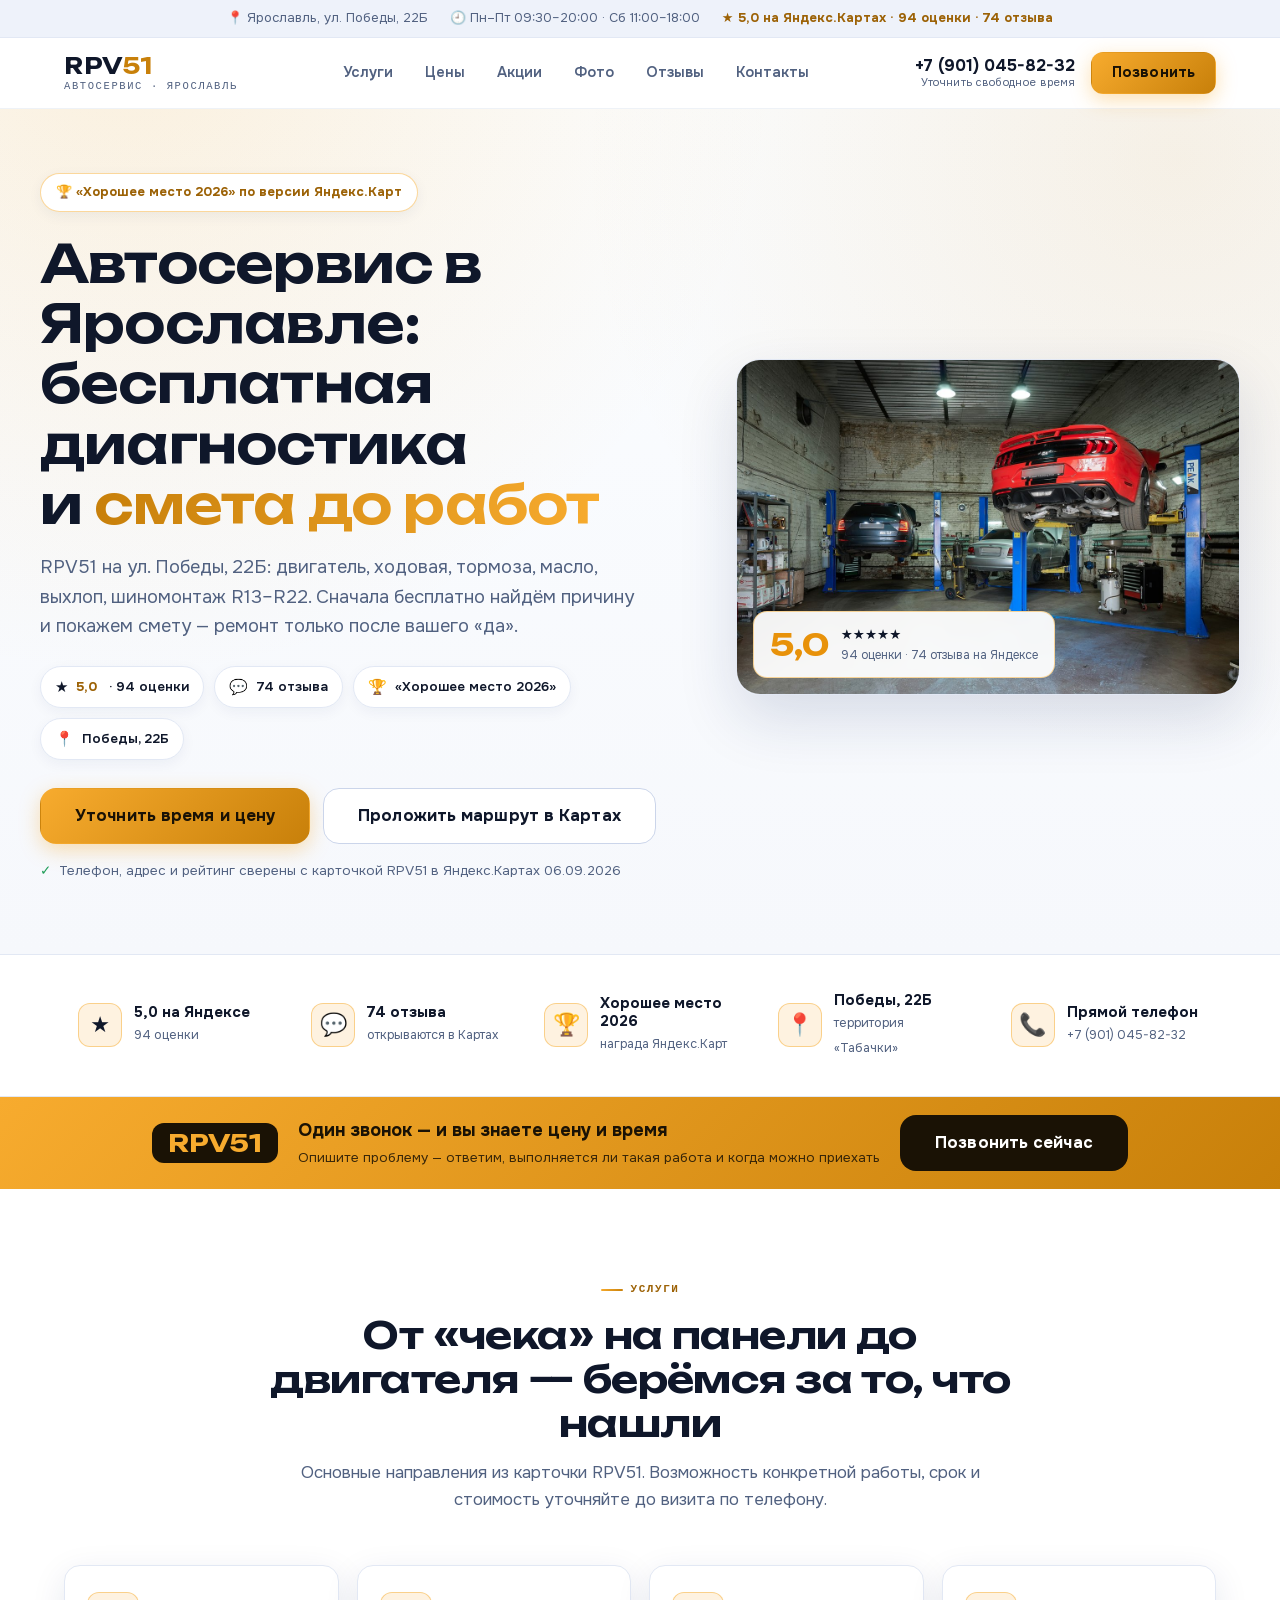
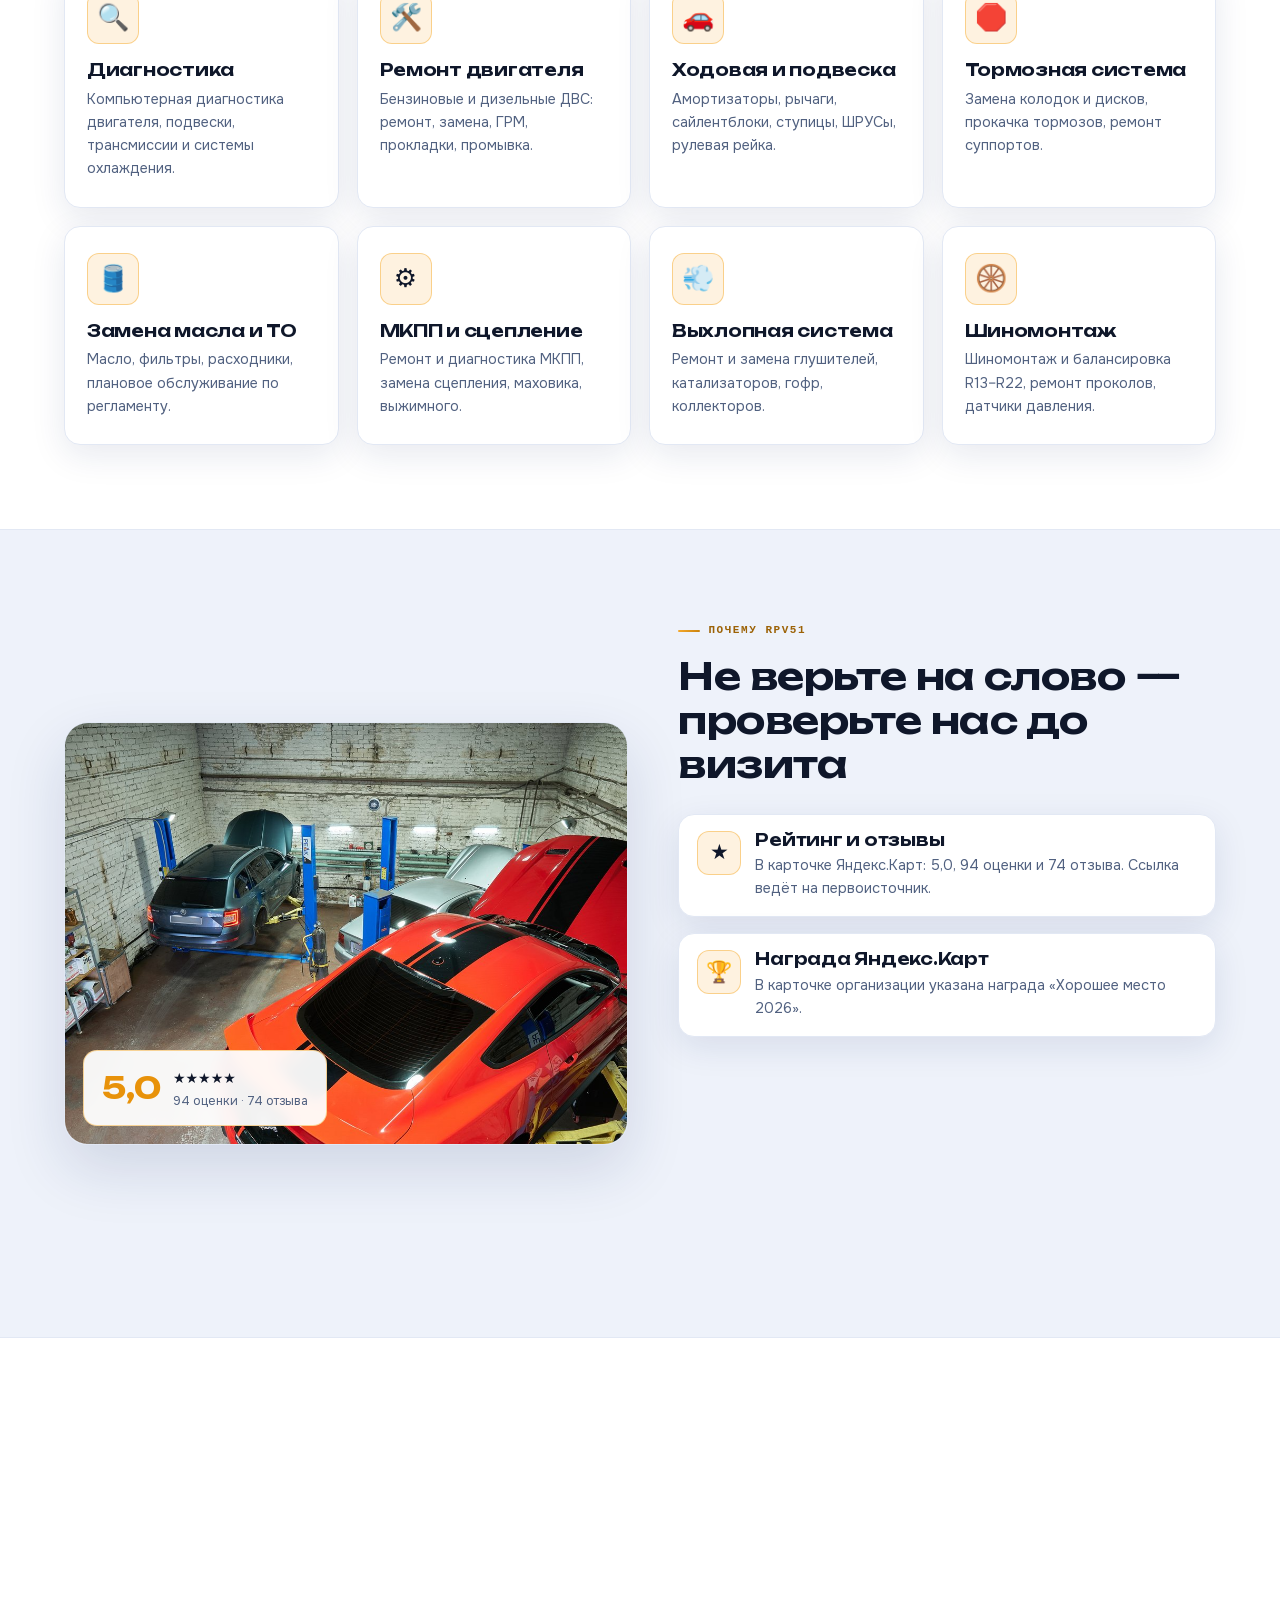
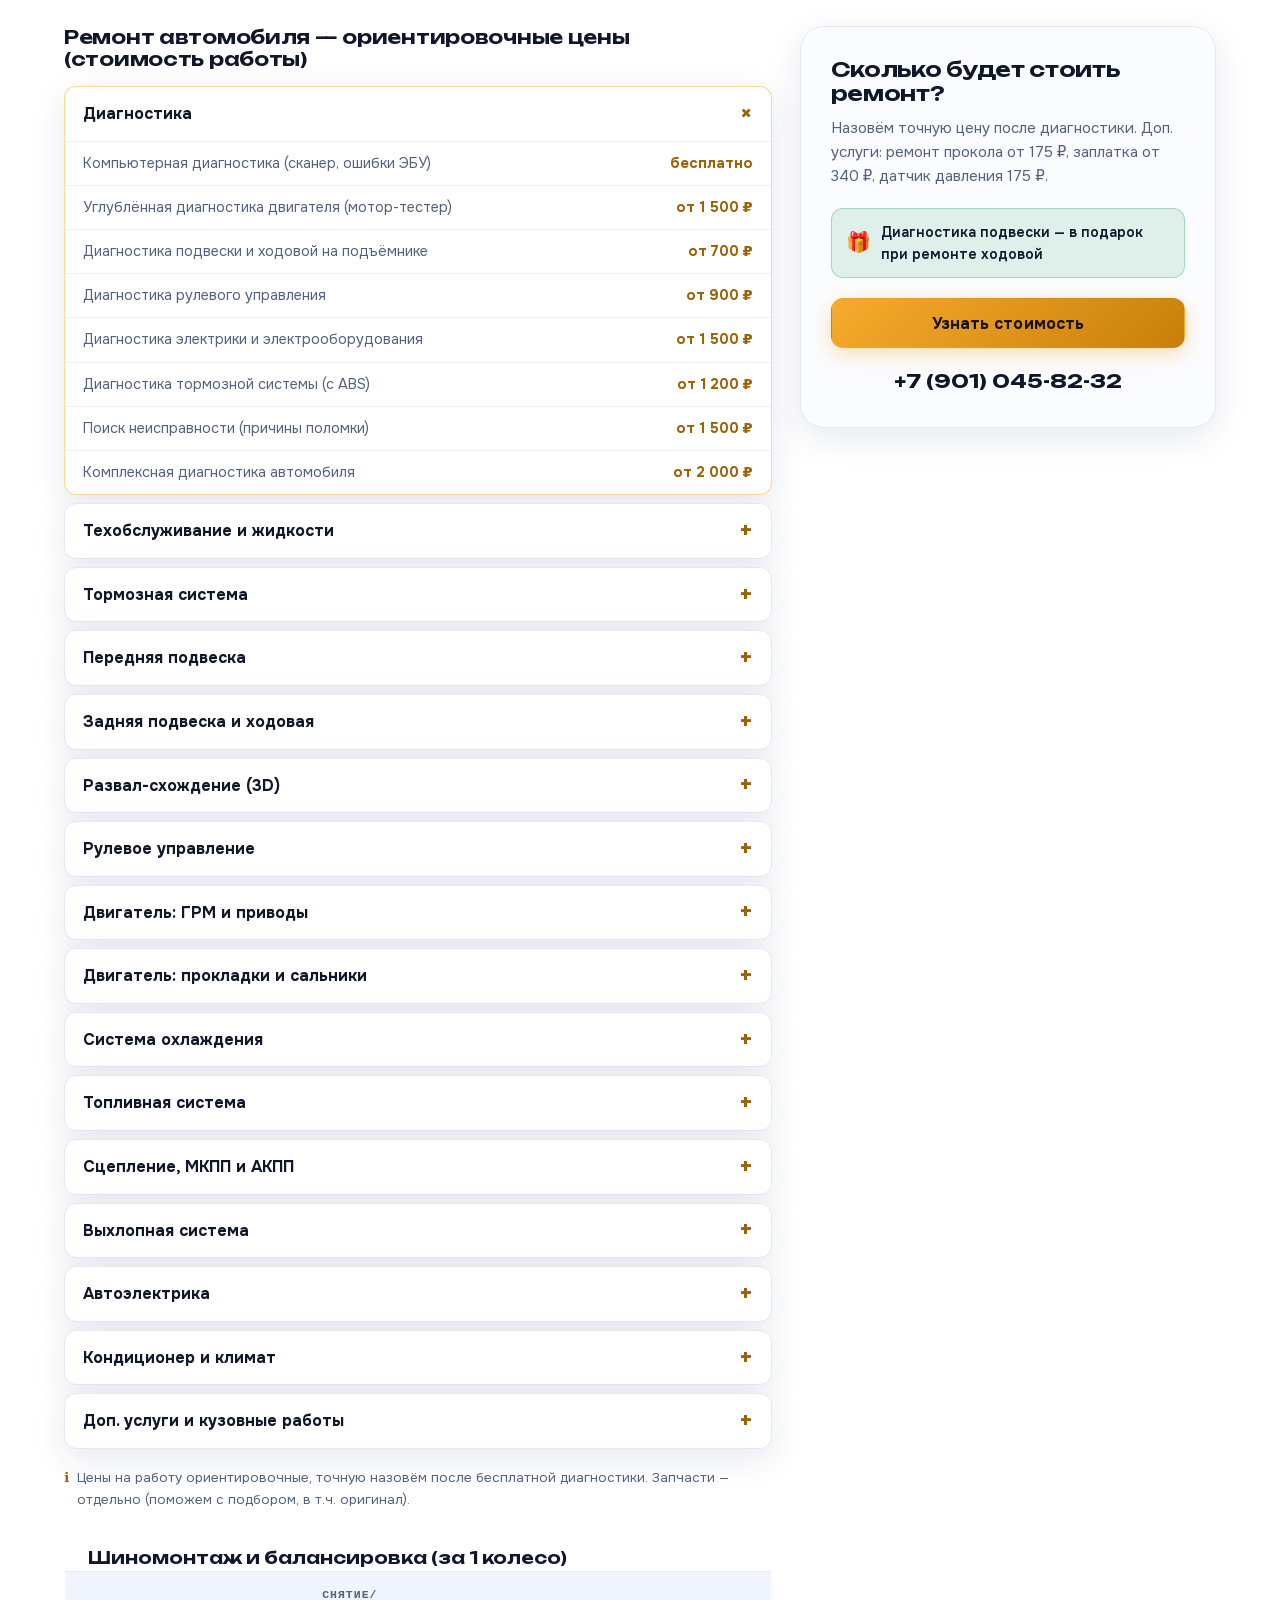
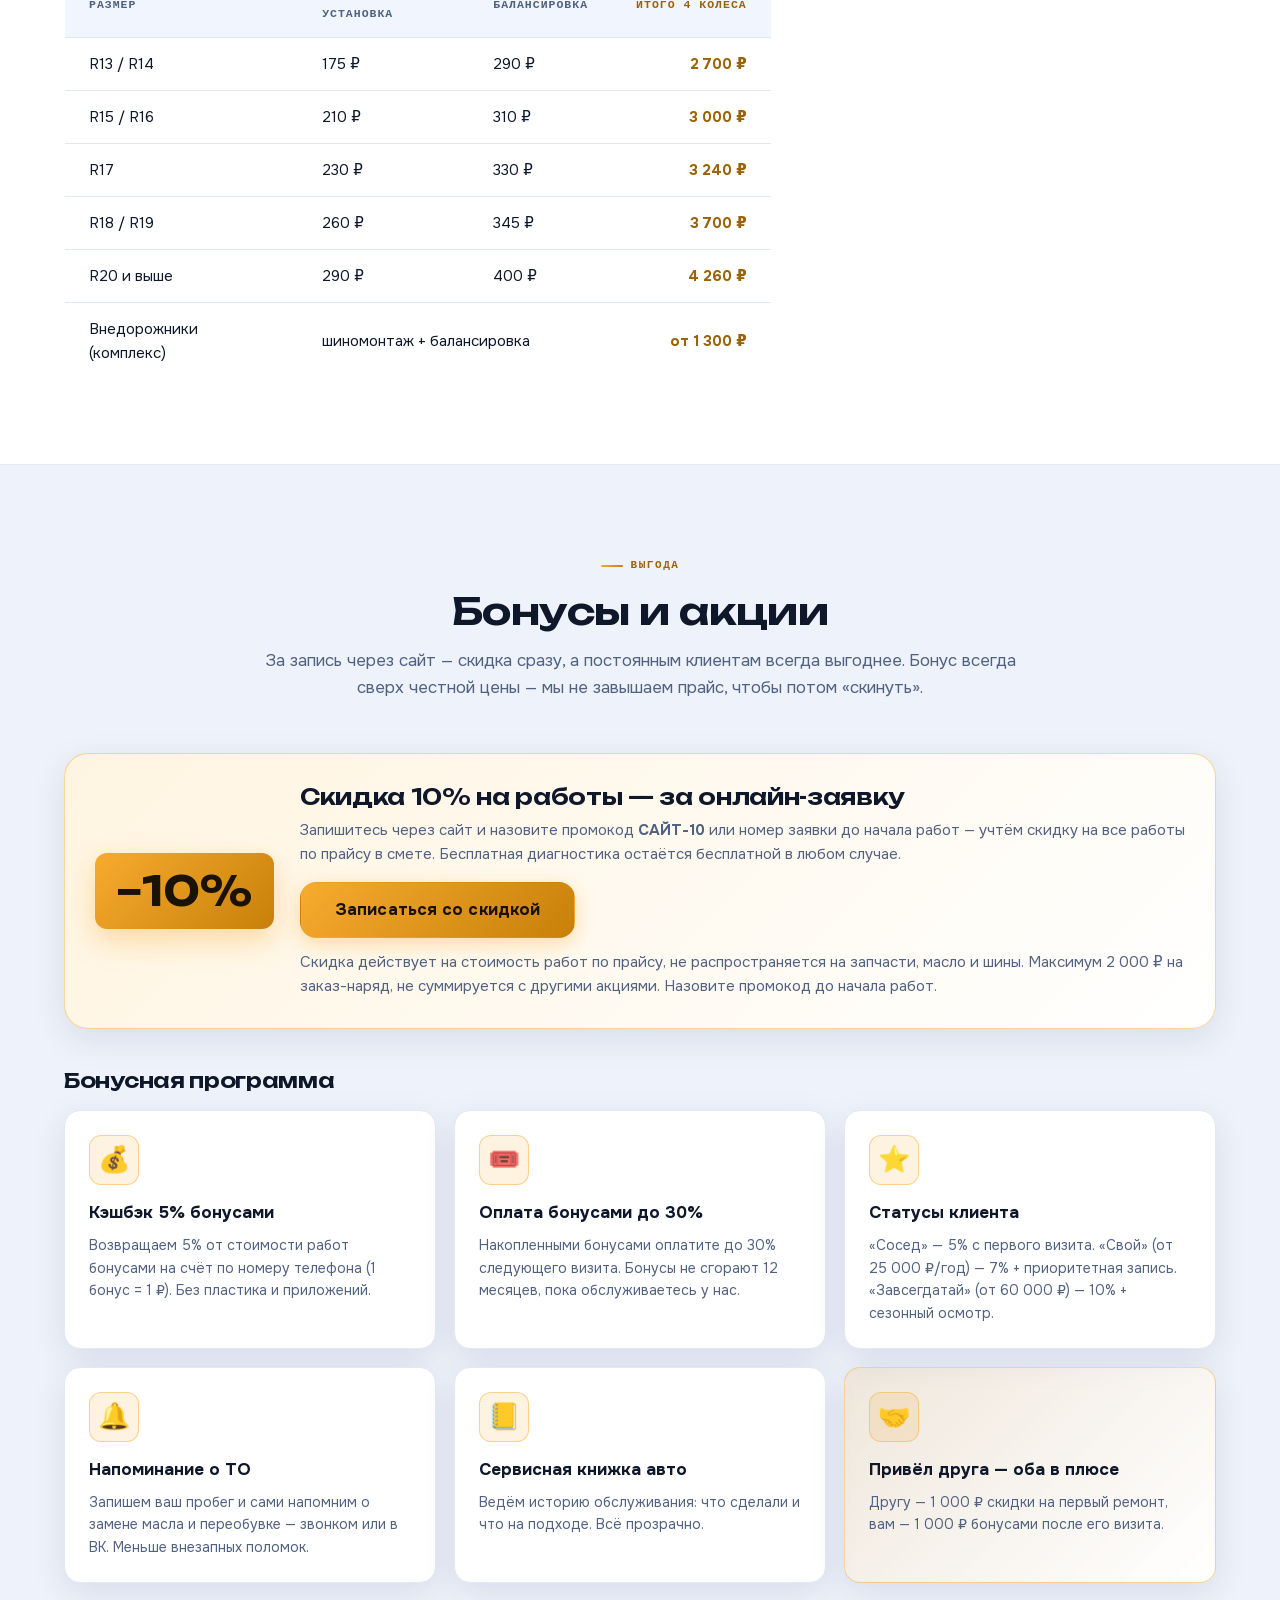
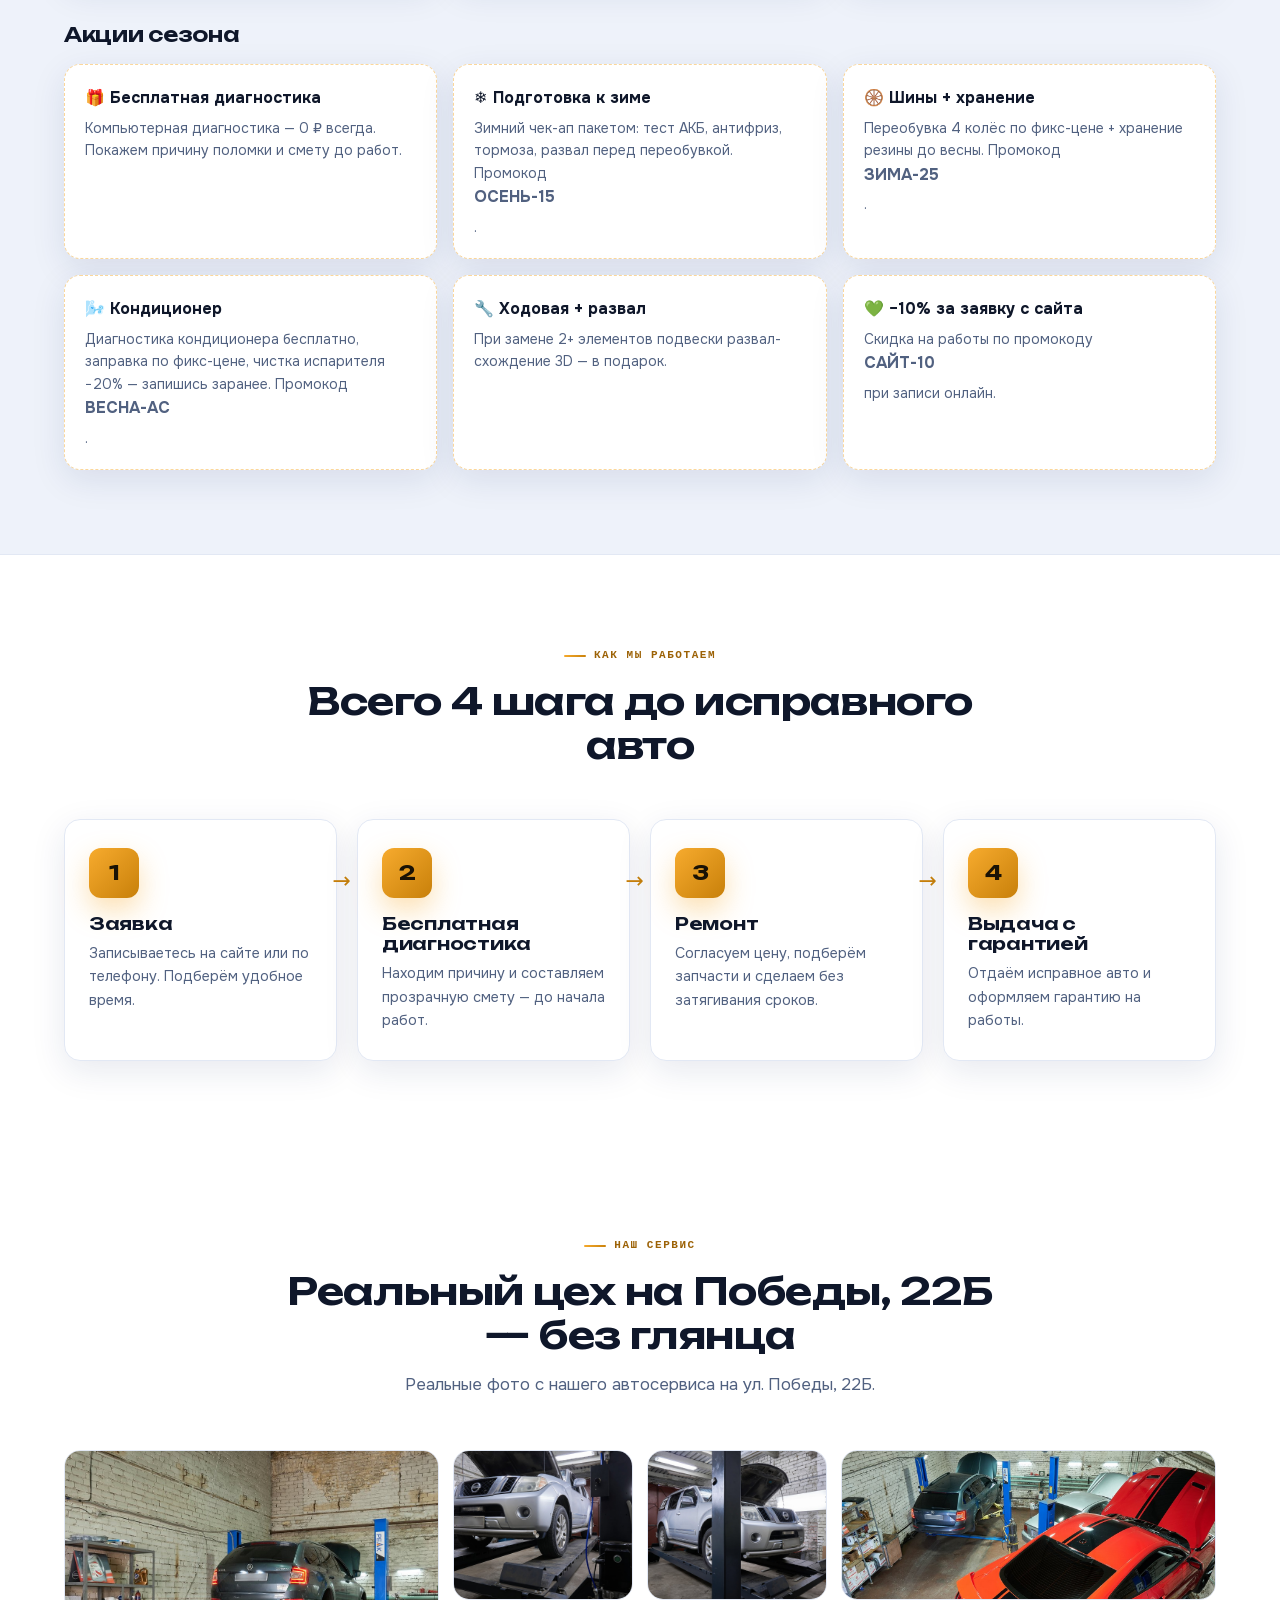
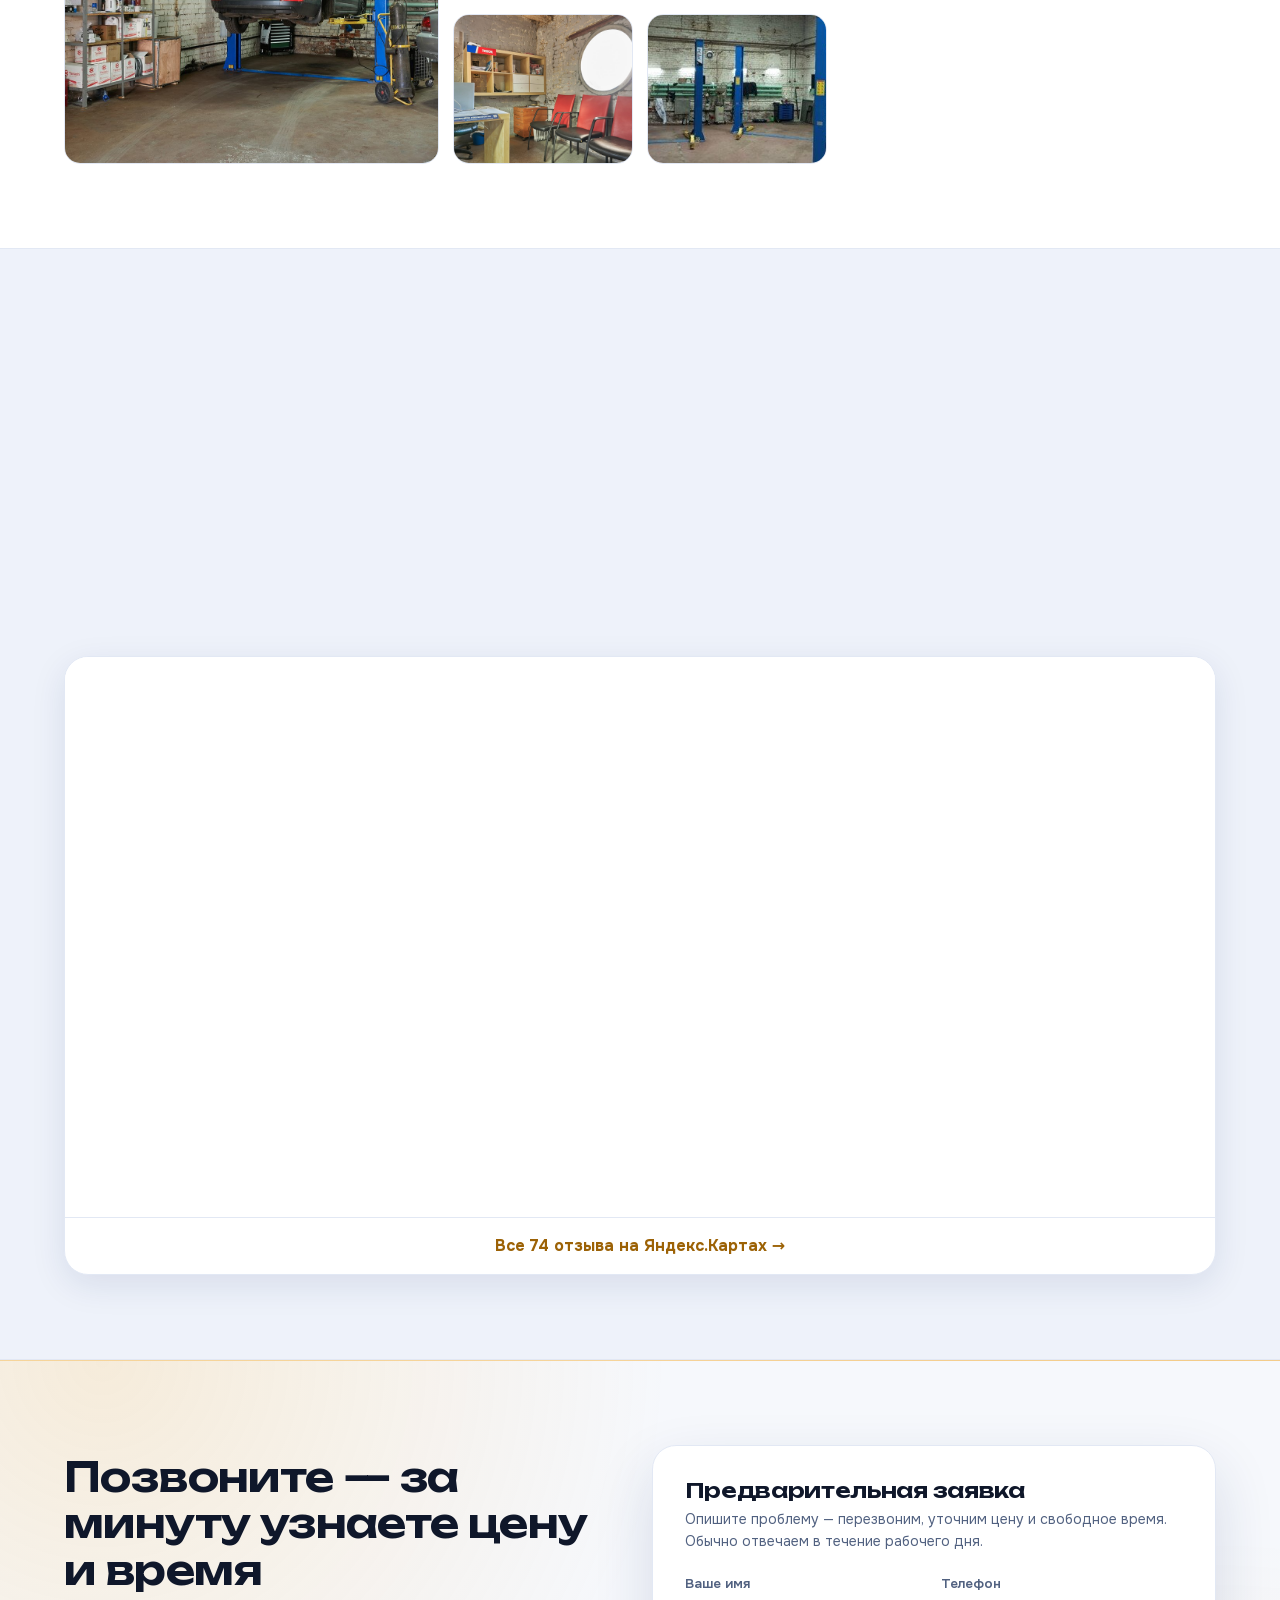
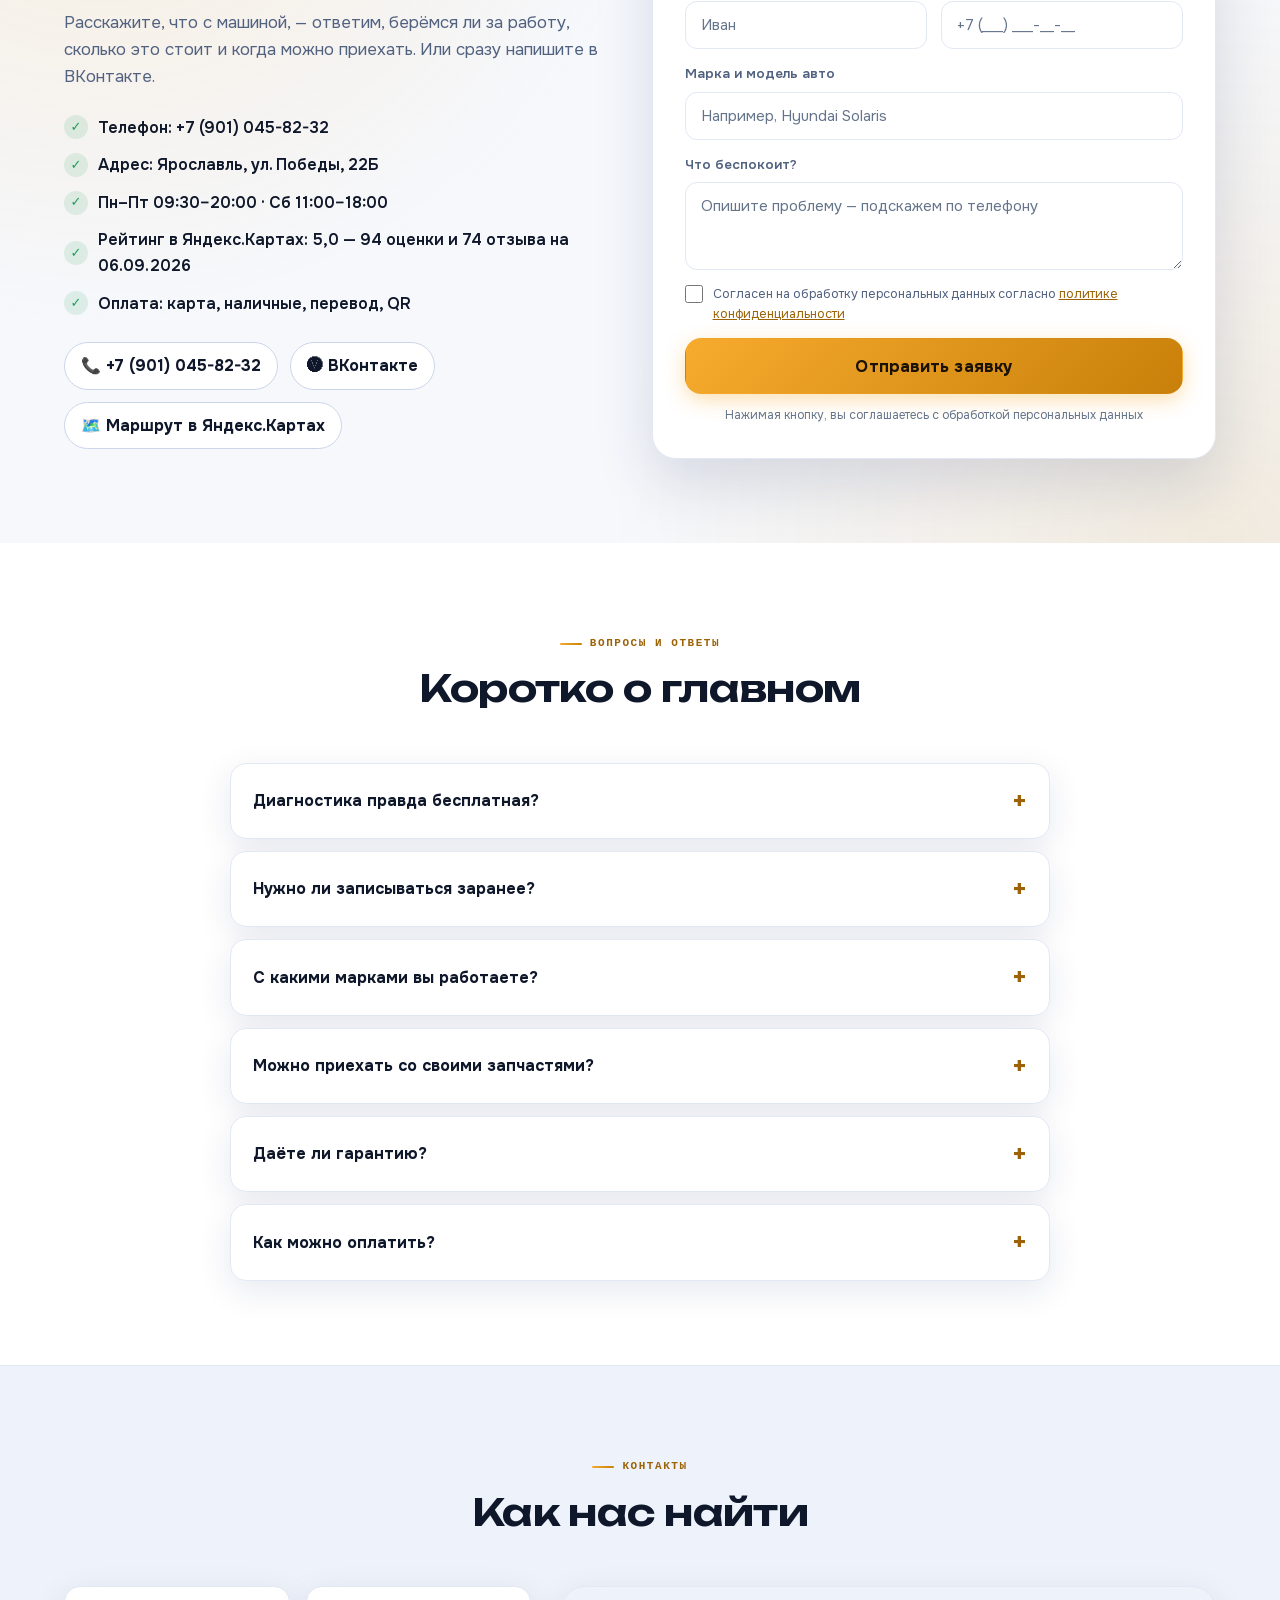
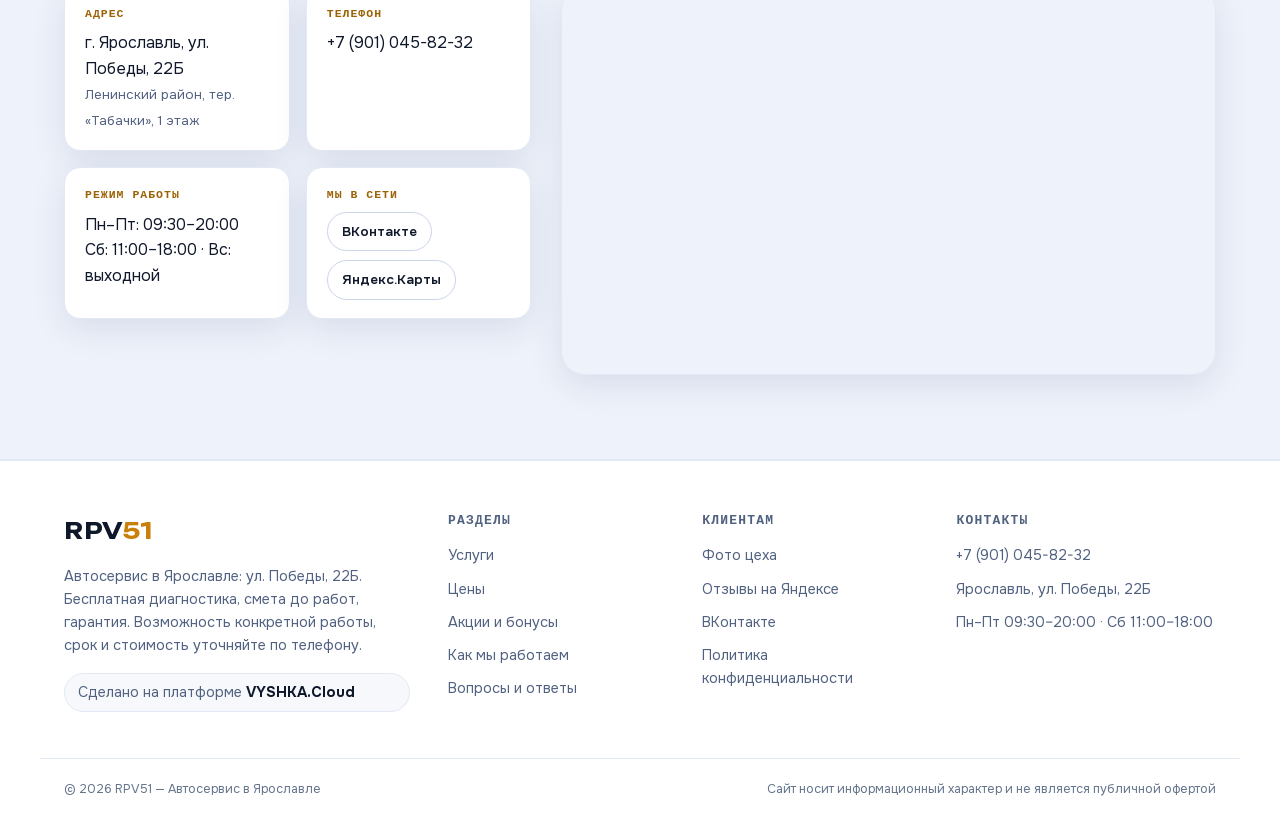
==== commit 5a860fc3: "Метрика 96237257: tag.js loader на / и /lp/ (init+reachGoal('lead') уже в script.js, библиотека не г" ====
--- a/index.html
+++ b/index.html
@@ -55,6 +55,13 @@
     ]
   }
   </script>
+  <!-- Yandex.Metrika 96237257 (N3 night 2026-09-06: tag.js loader; init/reachGoal live in script.js) -->
+  <script type="text/javascript">
+    (function(m,e,t,r,i,k,a){m[i]=m[i]||function(){(m[i].a=m[i].a||[]).push(arguments)};
+    m[i].l=1*new Date();k=e.createElement(t),a=e.getElementsByTagName(t)[0],k.async=1,k.src=r,a.parentNode.insertBefore(k,a)})
+    (window, document, "script", "https://mc.yandex.ru/metrika/tag.js", "ym");
+  </script>
+  <noscript><div><img src="https://mc.yandex.ru/watch/96237257" style="position:absolute;left:-9999px" alt=""></div></noscript>
 </head>
 <body data-offer-version="verified-card-v1">
 
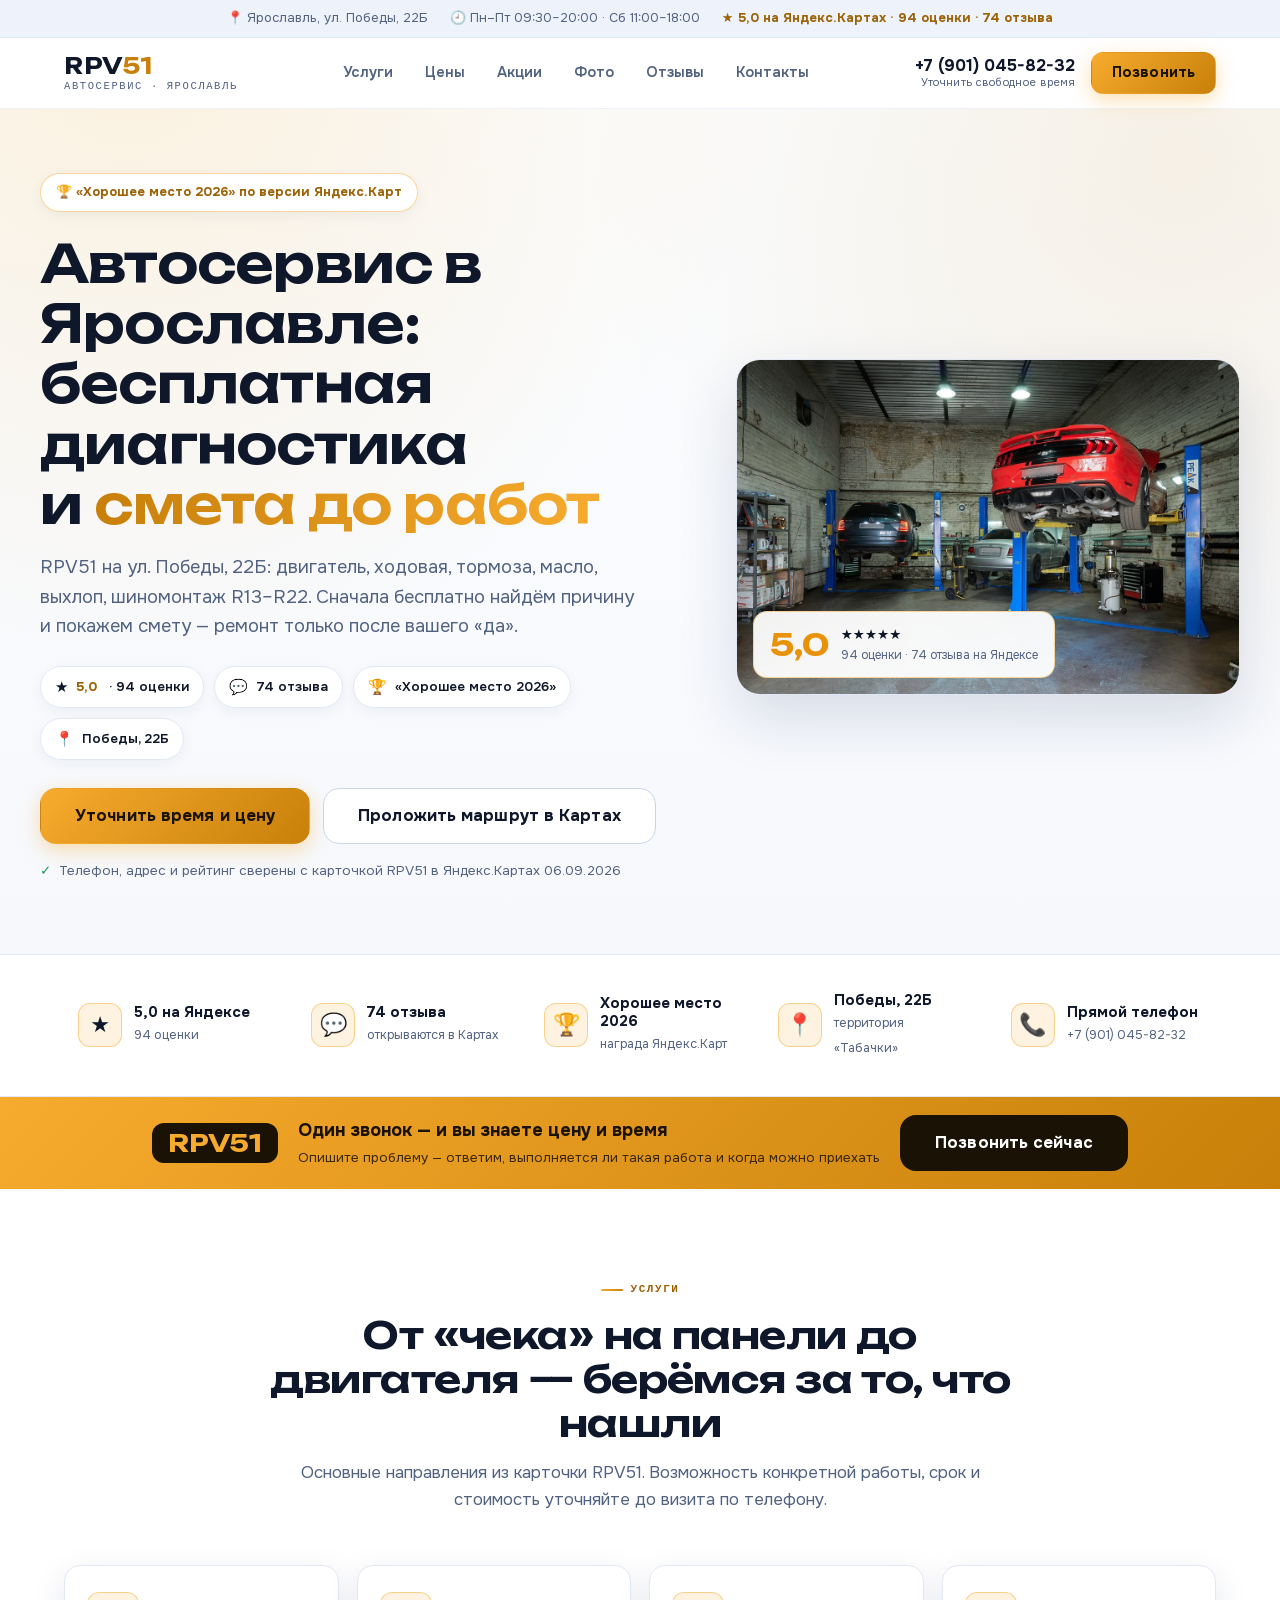
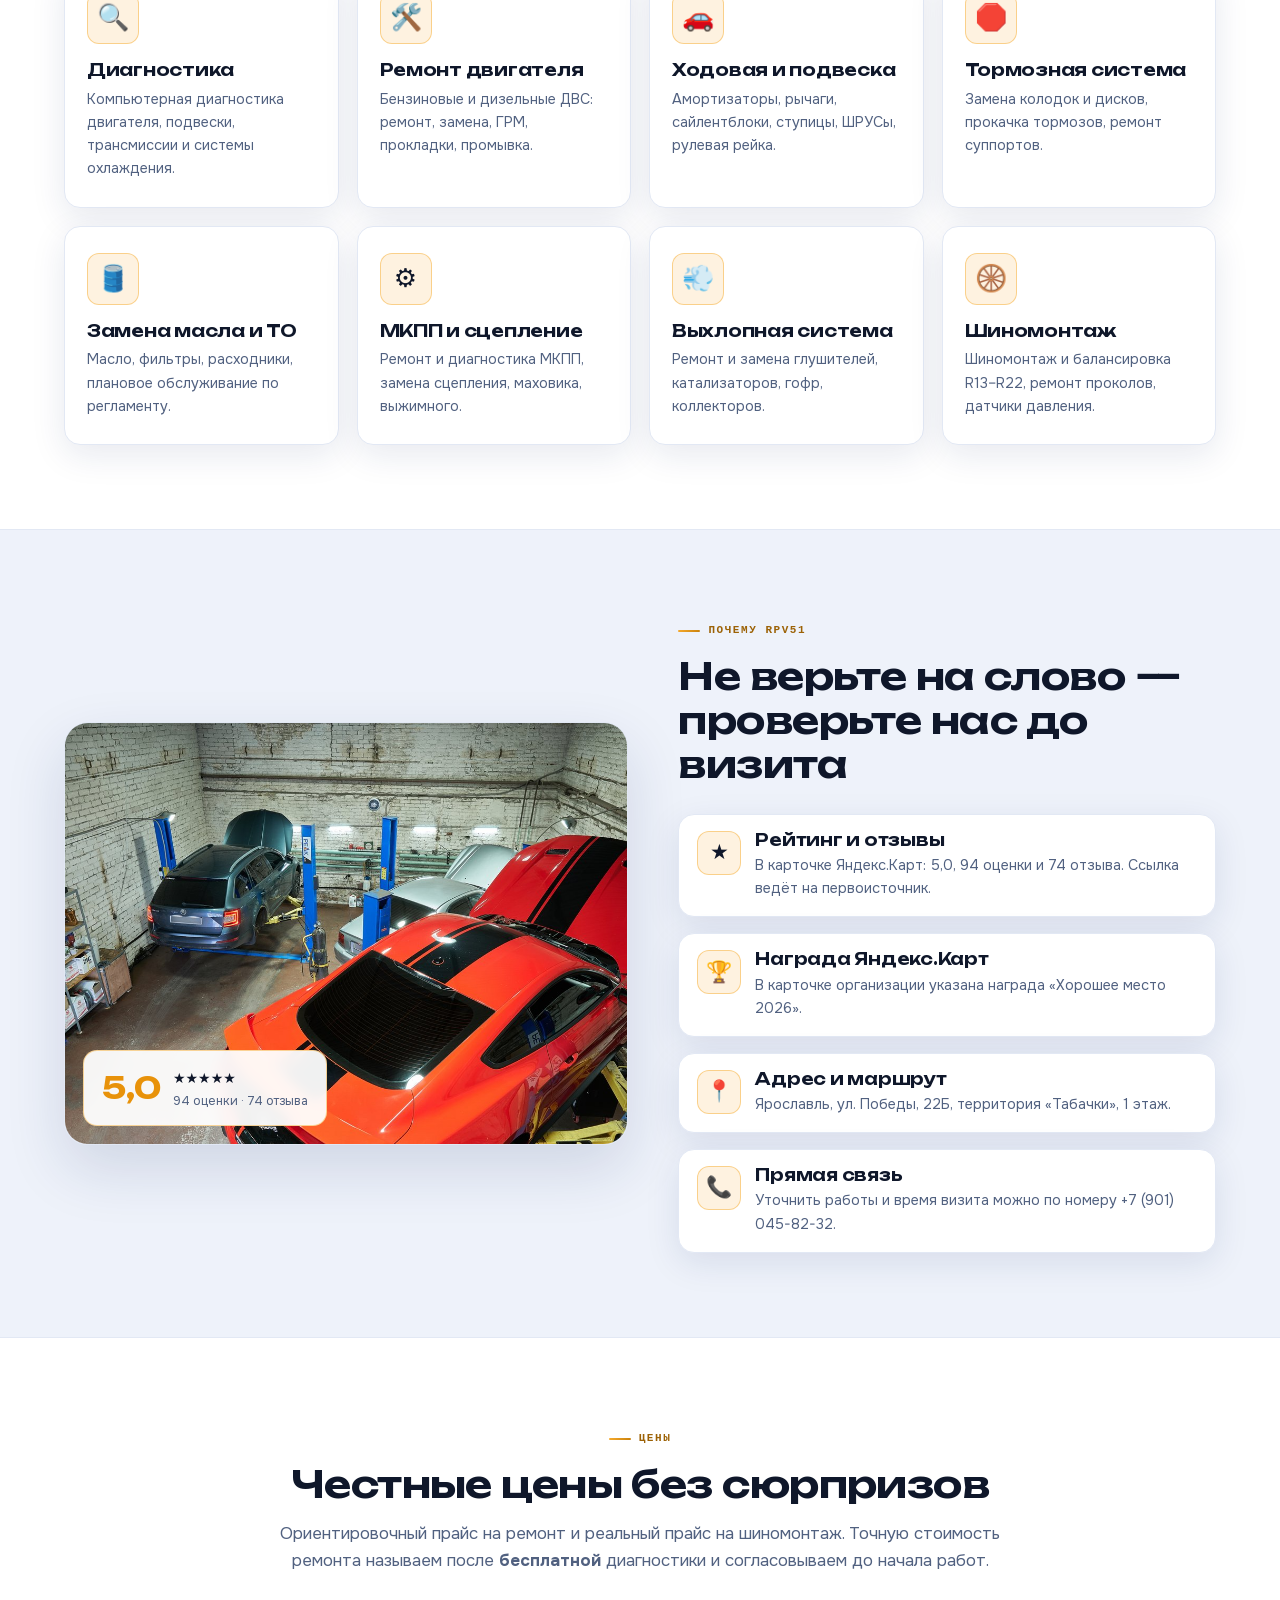
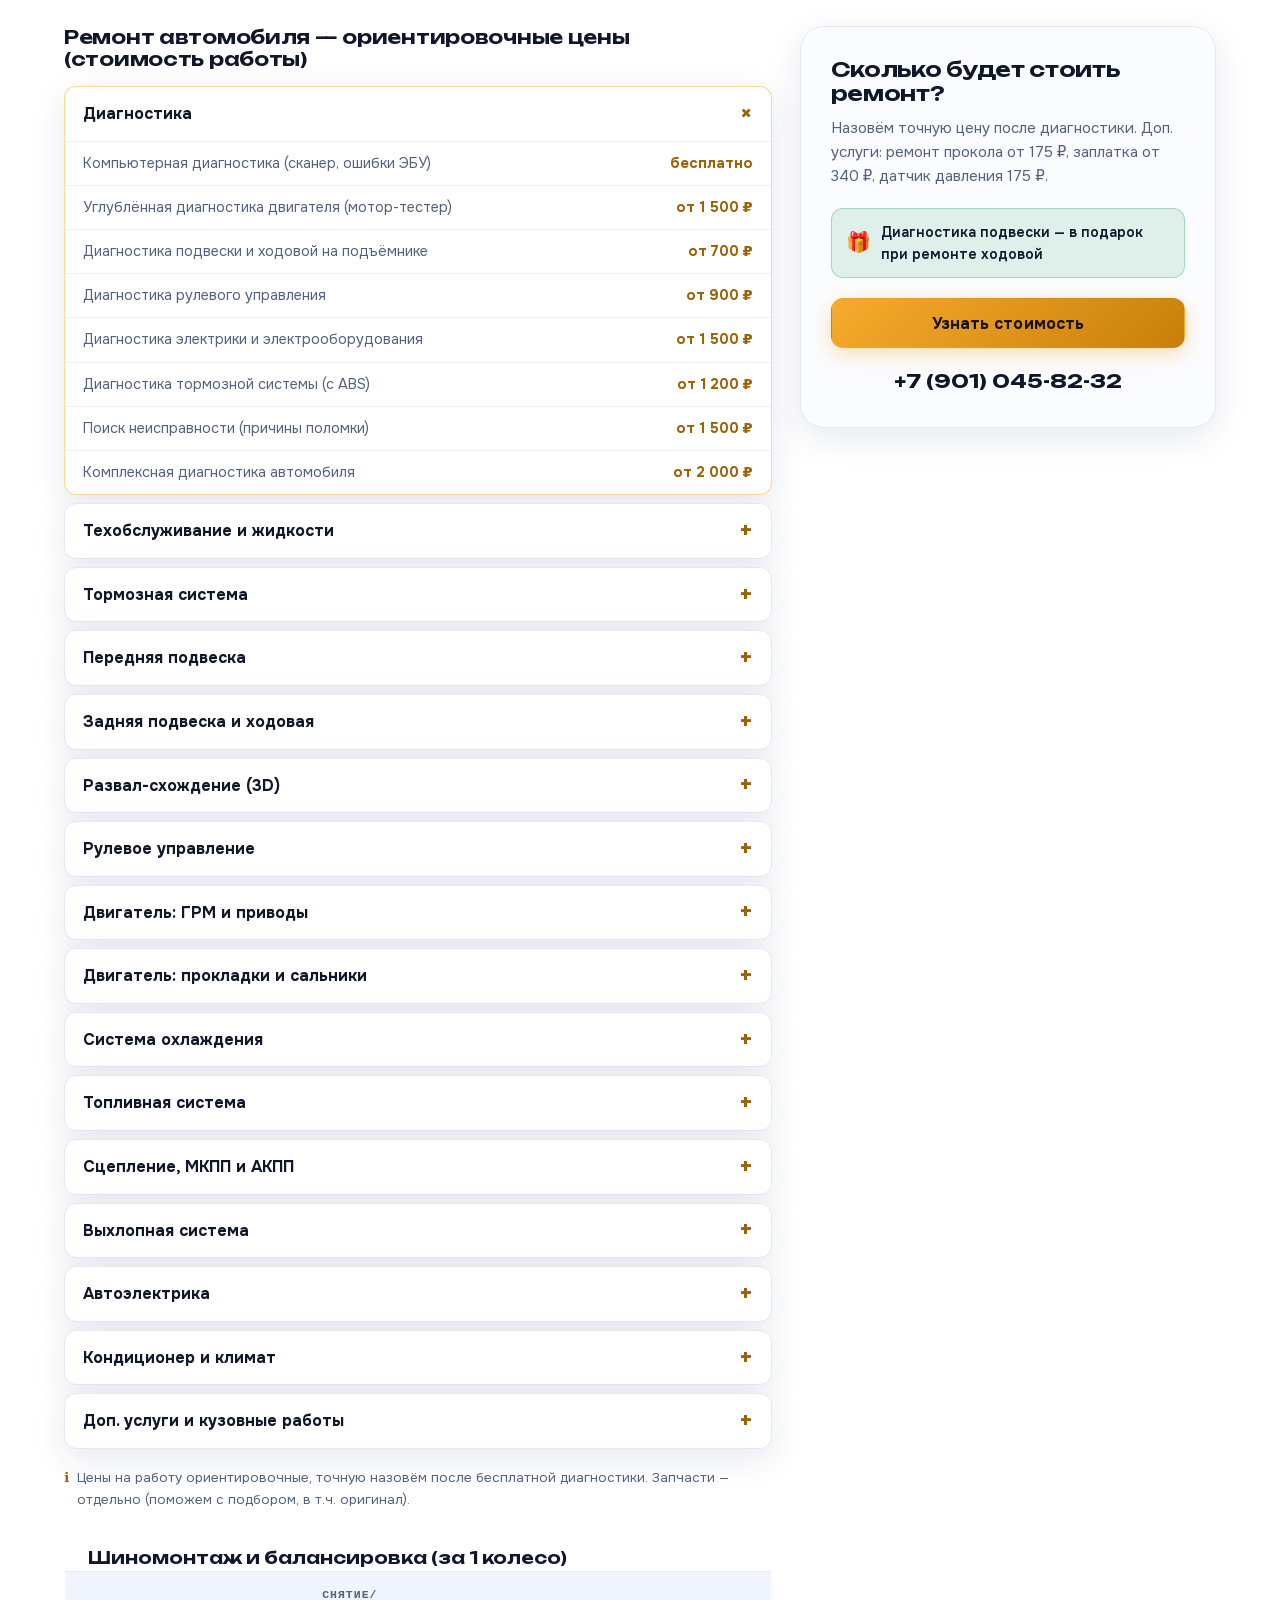
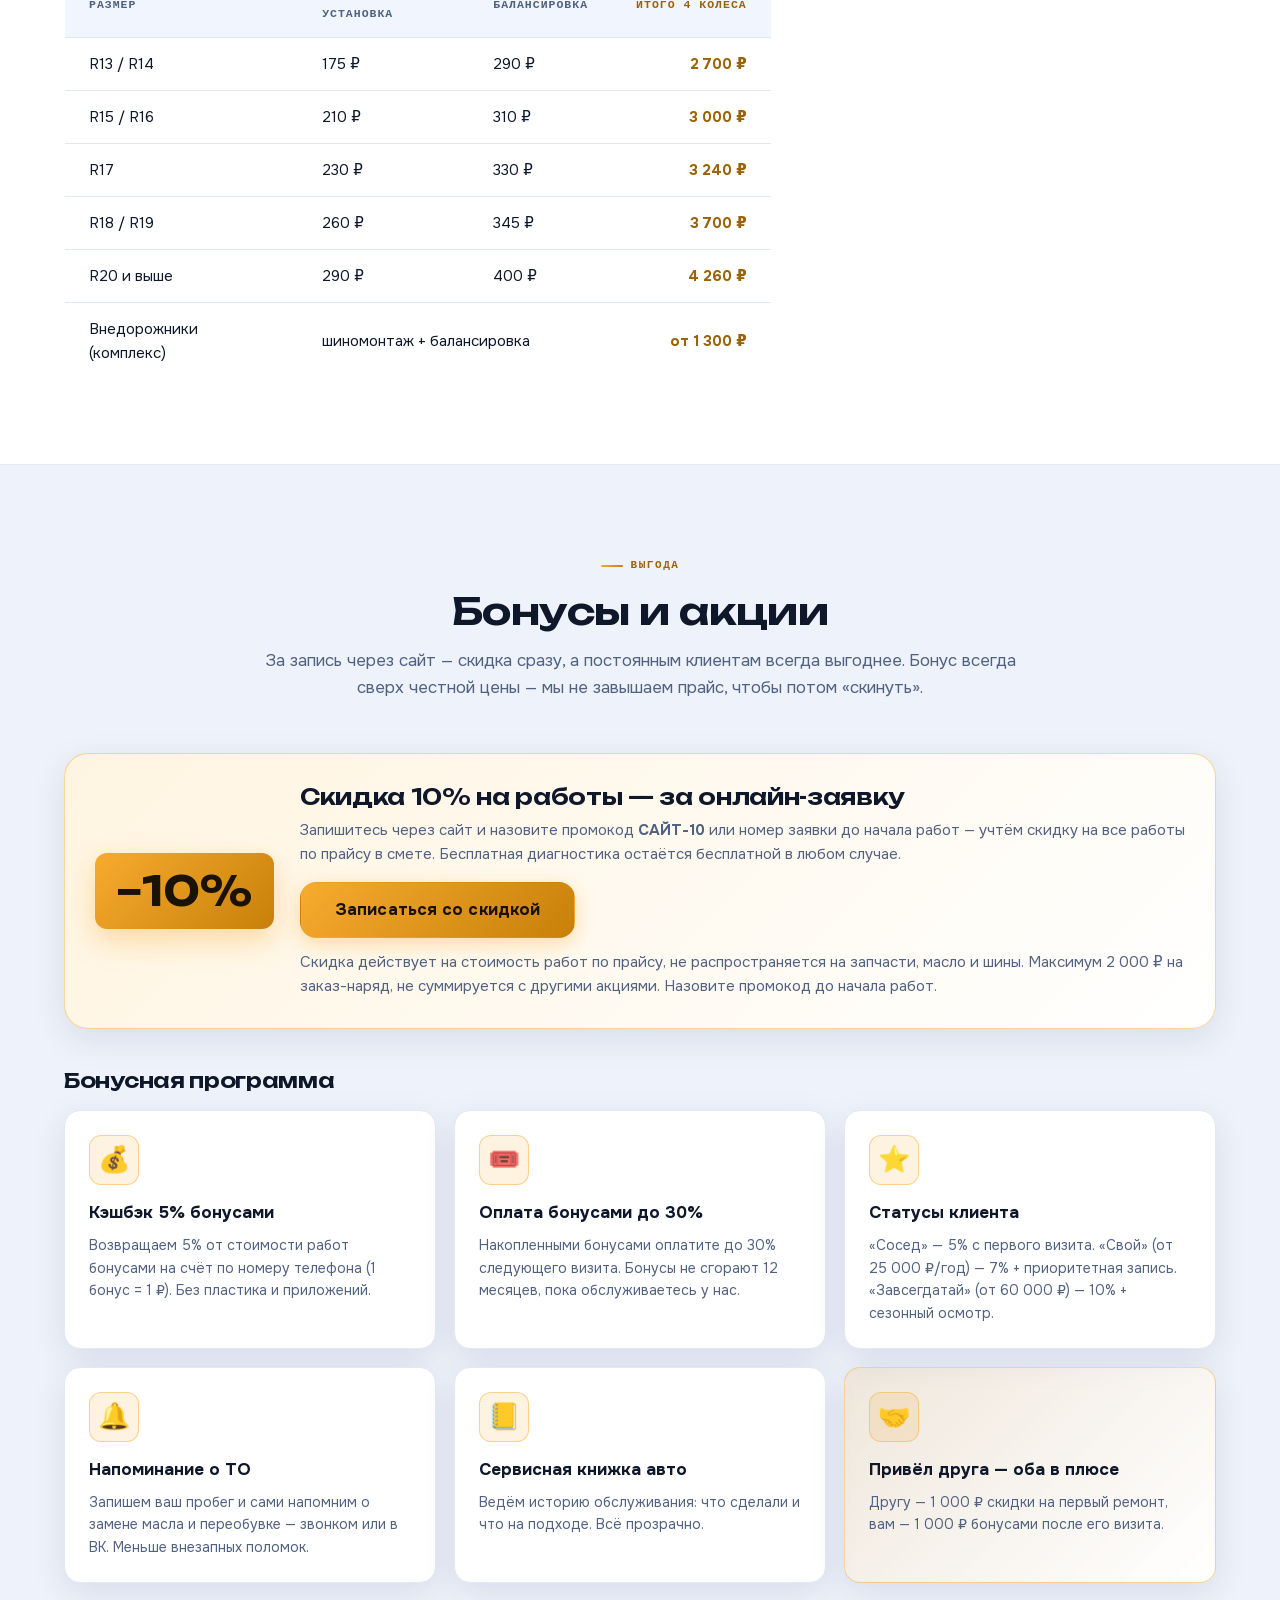
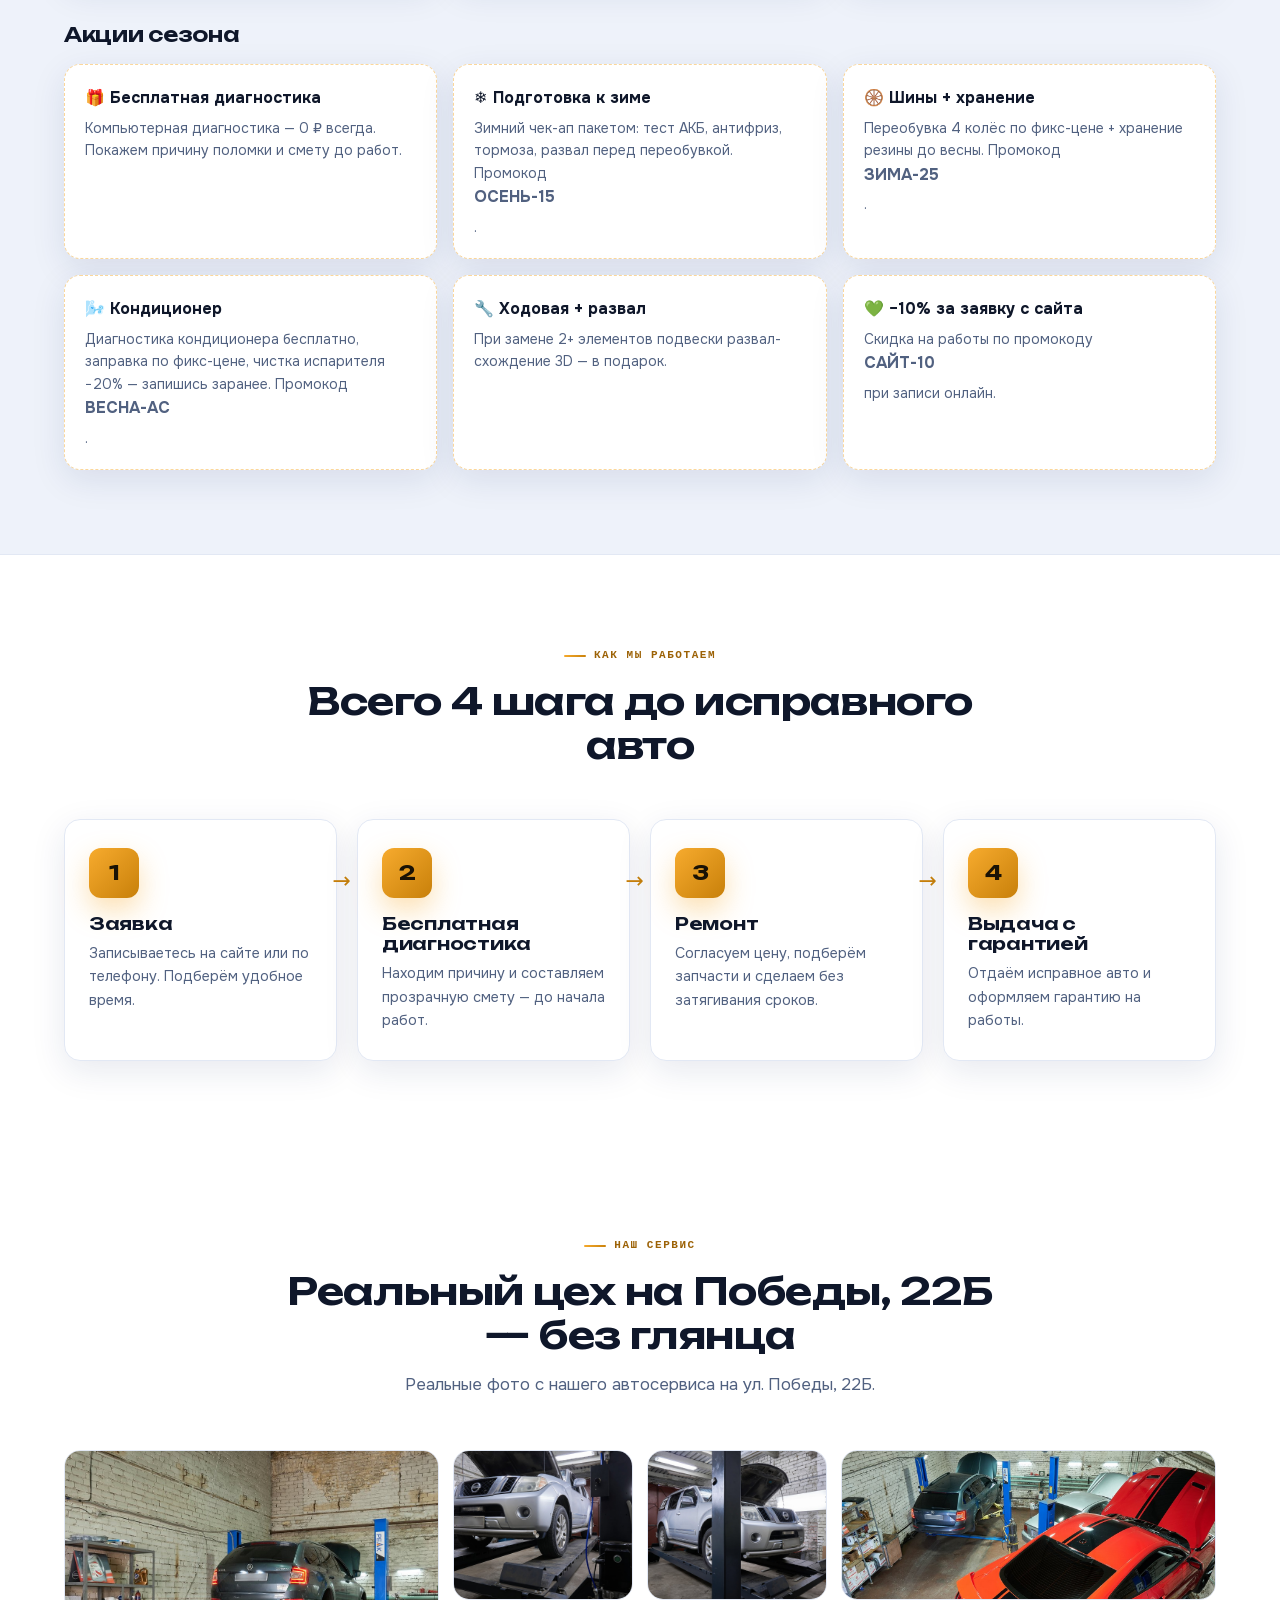
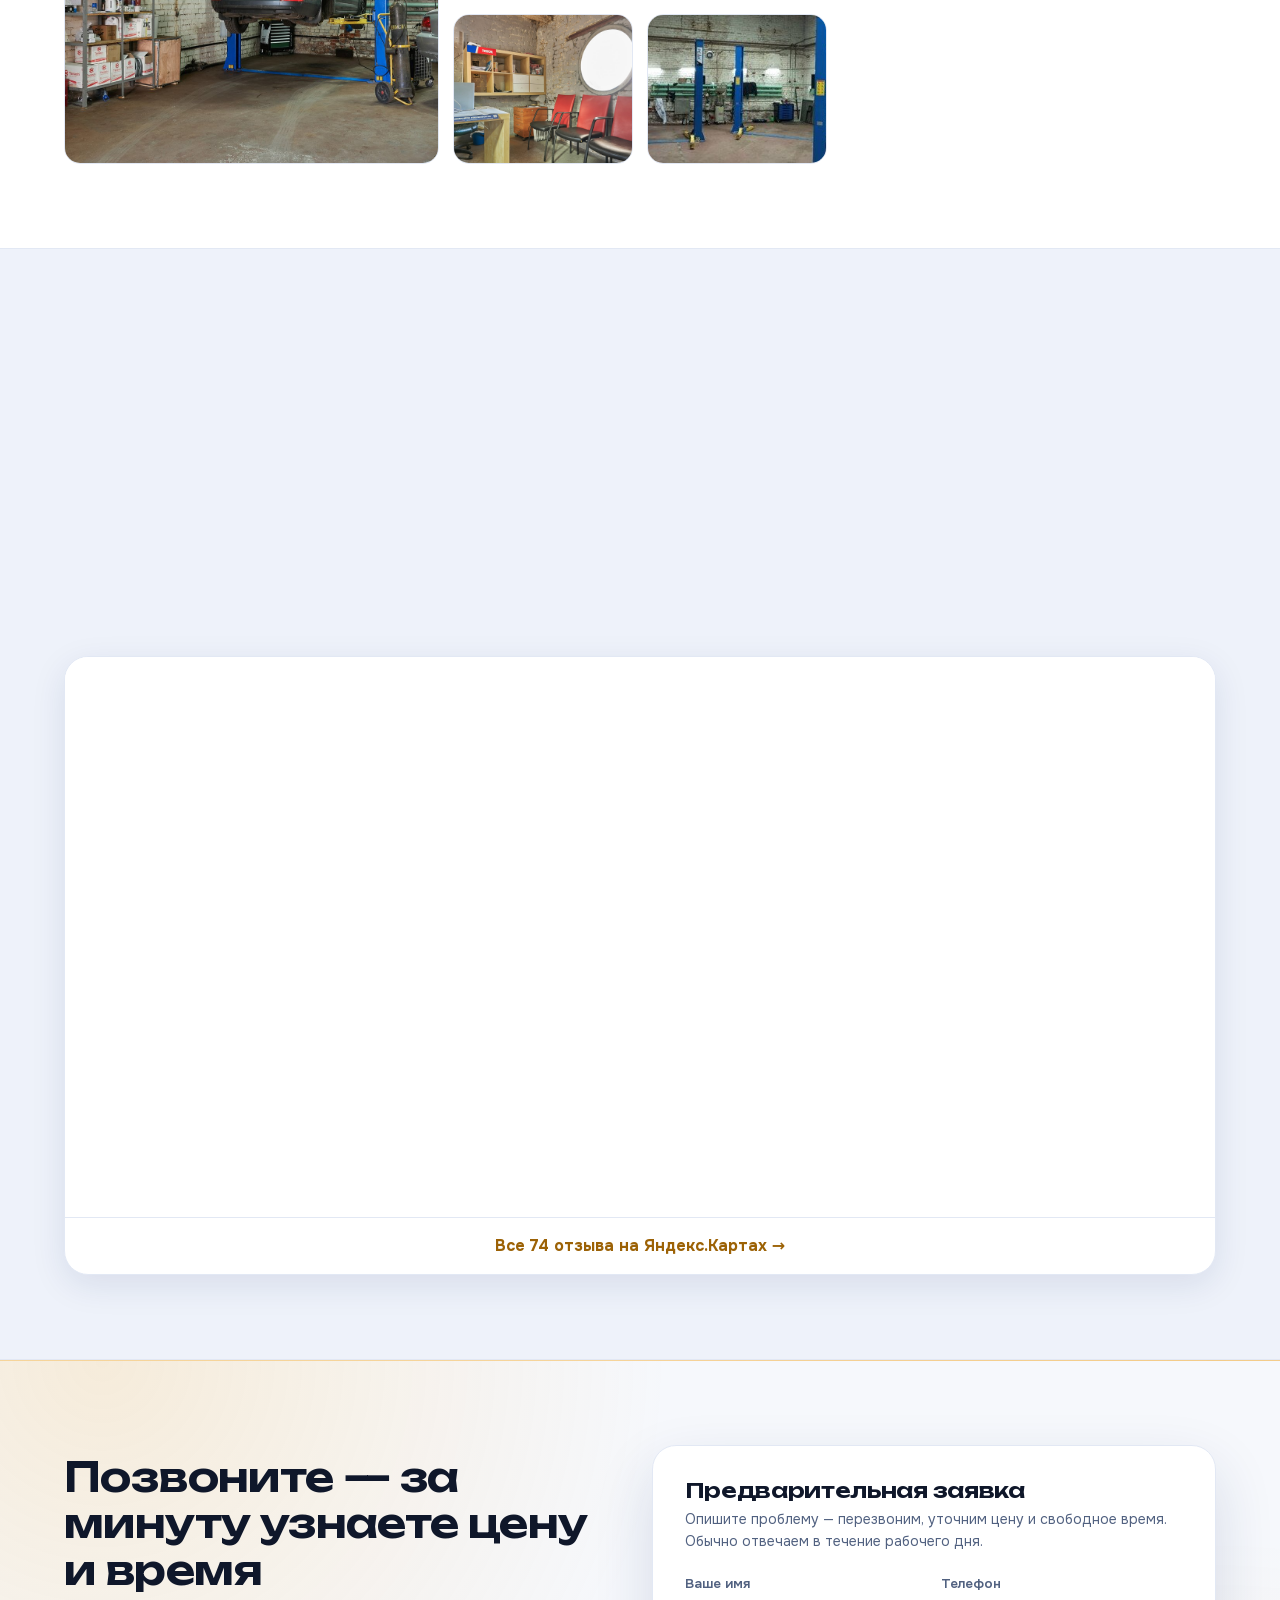
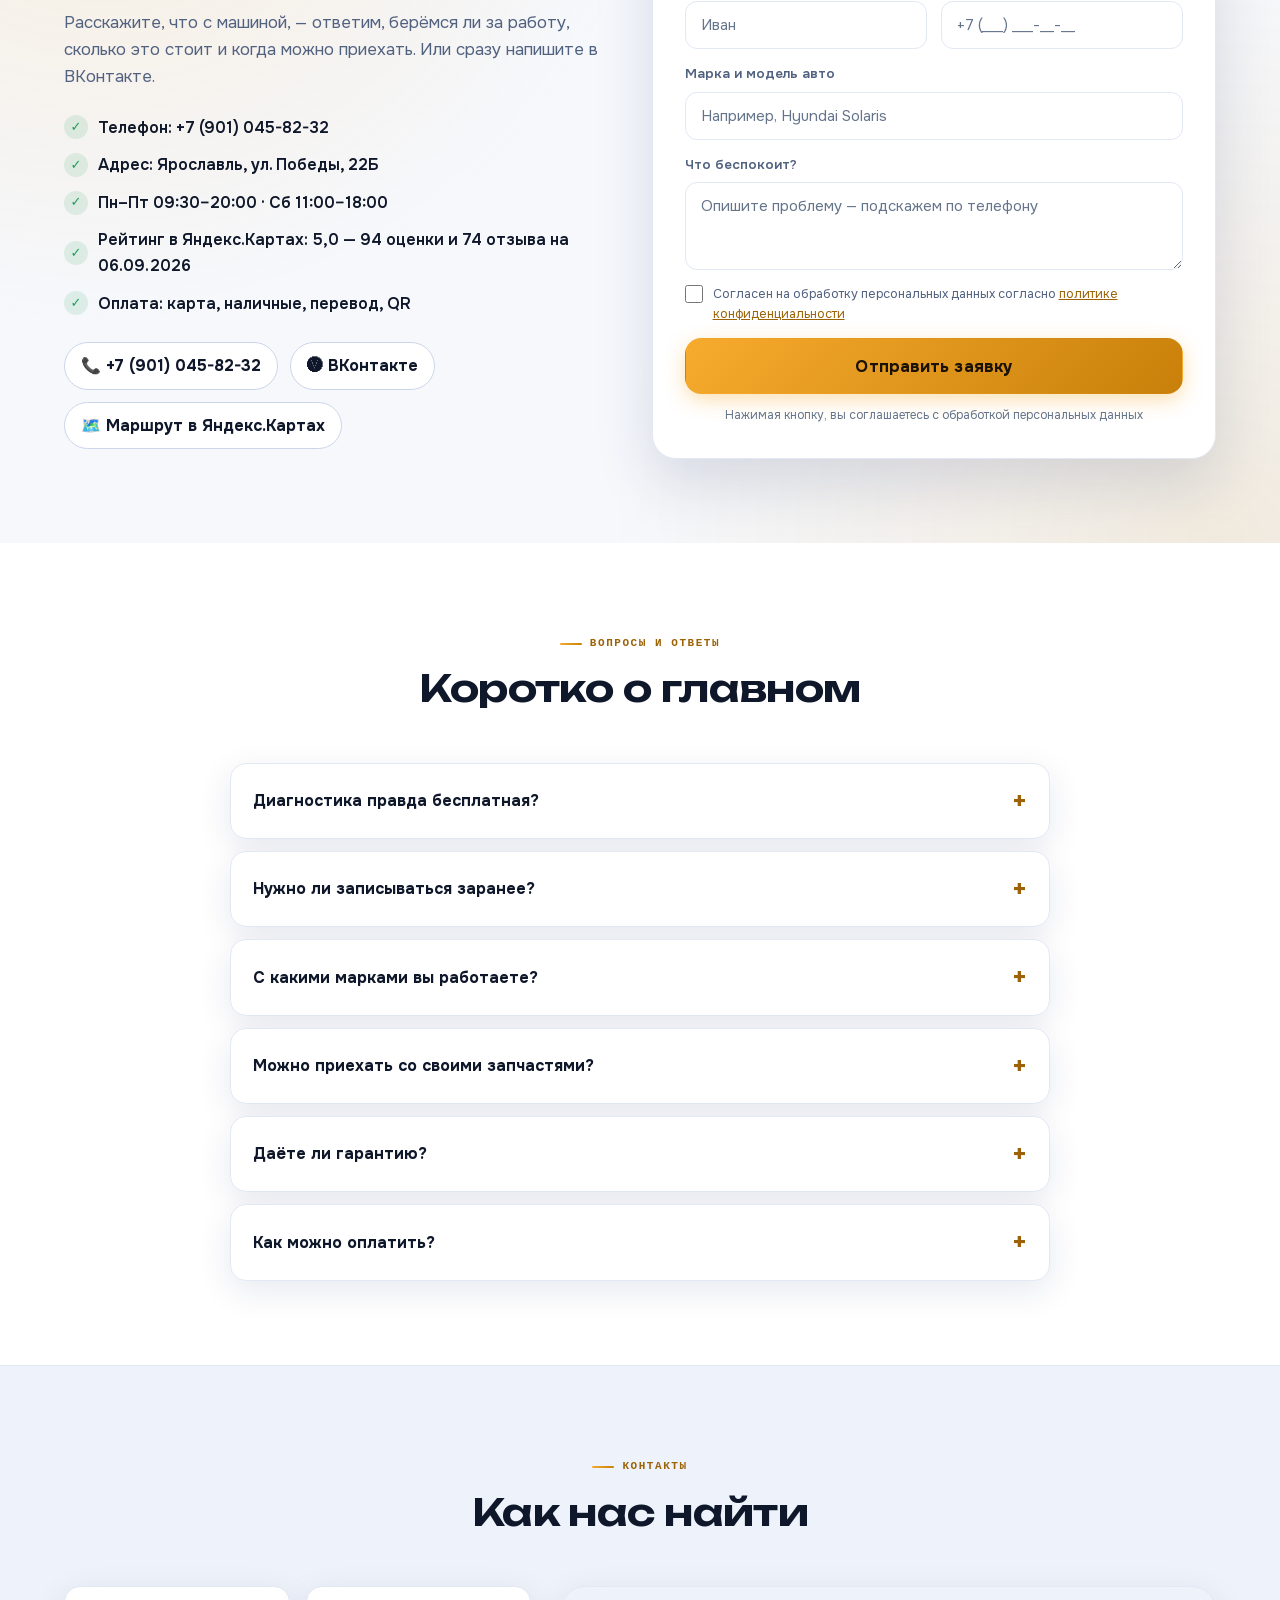
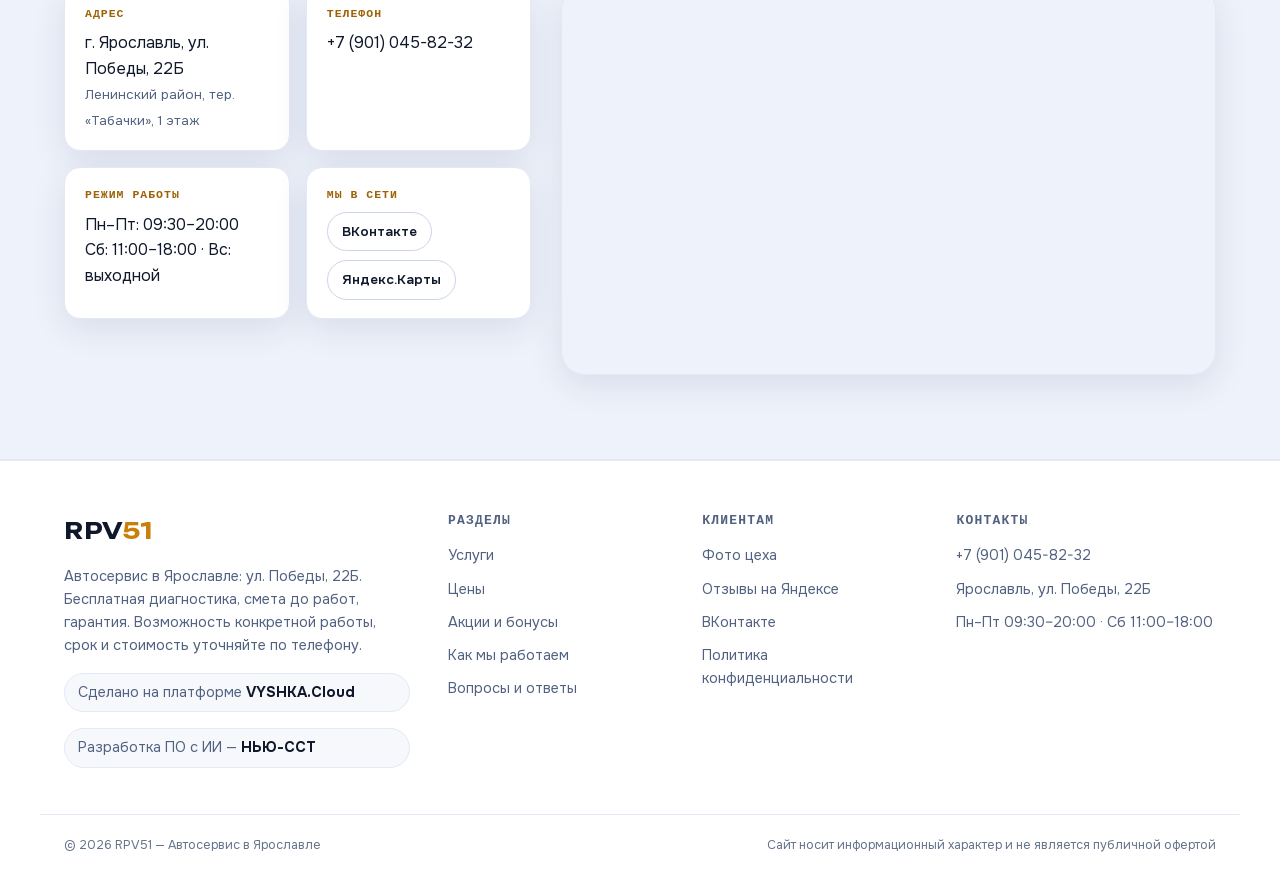
==== commit 5d081136: "Футер: ссылка на партнёра new-sst.ru (разработка ПО с ИИ) рядом с VYSHKA.Cloud" ====
--- a/index.html
+++ b/index.html
@@ -542,6 +542,7 @@
         <span class="logo__mark">RPV<span class="logo__accent">51</span></span>
         <p class="footer__about">Автосервис в Ярославле: ул. Победы, 22Б. Бесплатная диагностика, смета до работ, гарантия. Возможность конкретной работы, срок и стоимость уточняйте по телефону.</p>
         <a class="footer__powered" href="https://vyshka.cloud/" target="_blank" rel="noopener">Сделано на платформе <b>VYSHKA.Cloud</b></a>
+        <a class="footer__powered" href="https://new-sst.ru/" target="_blank" rel="noopener">Разработка ПО с ИИ — <b>НЬЮ-ССТ</b></a>
       </div>
       <div class="footer__col"><h4>Разделы</h4><a href="#services">Услуги</a><a href="#prices">Цены</a><a href="#bonus">Акции и бонусы</a><a href="#process">Как мы работаем</a><a href="#faq">Вопросы и ответы</a></div>
       <div class="footer__col"><h4>Клиентам</h4><a href="#gallery">Фото цеха</a><a href="#reviews">Отзывы на Яндексе</a><a href="https://vk.com/rpv51" target="_blank" rel="noopener">ВКонтакте</a><a href="privacy.html">Политика конфиденциальности</a></div>
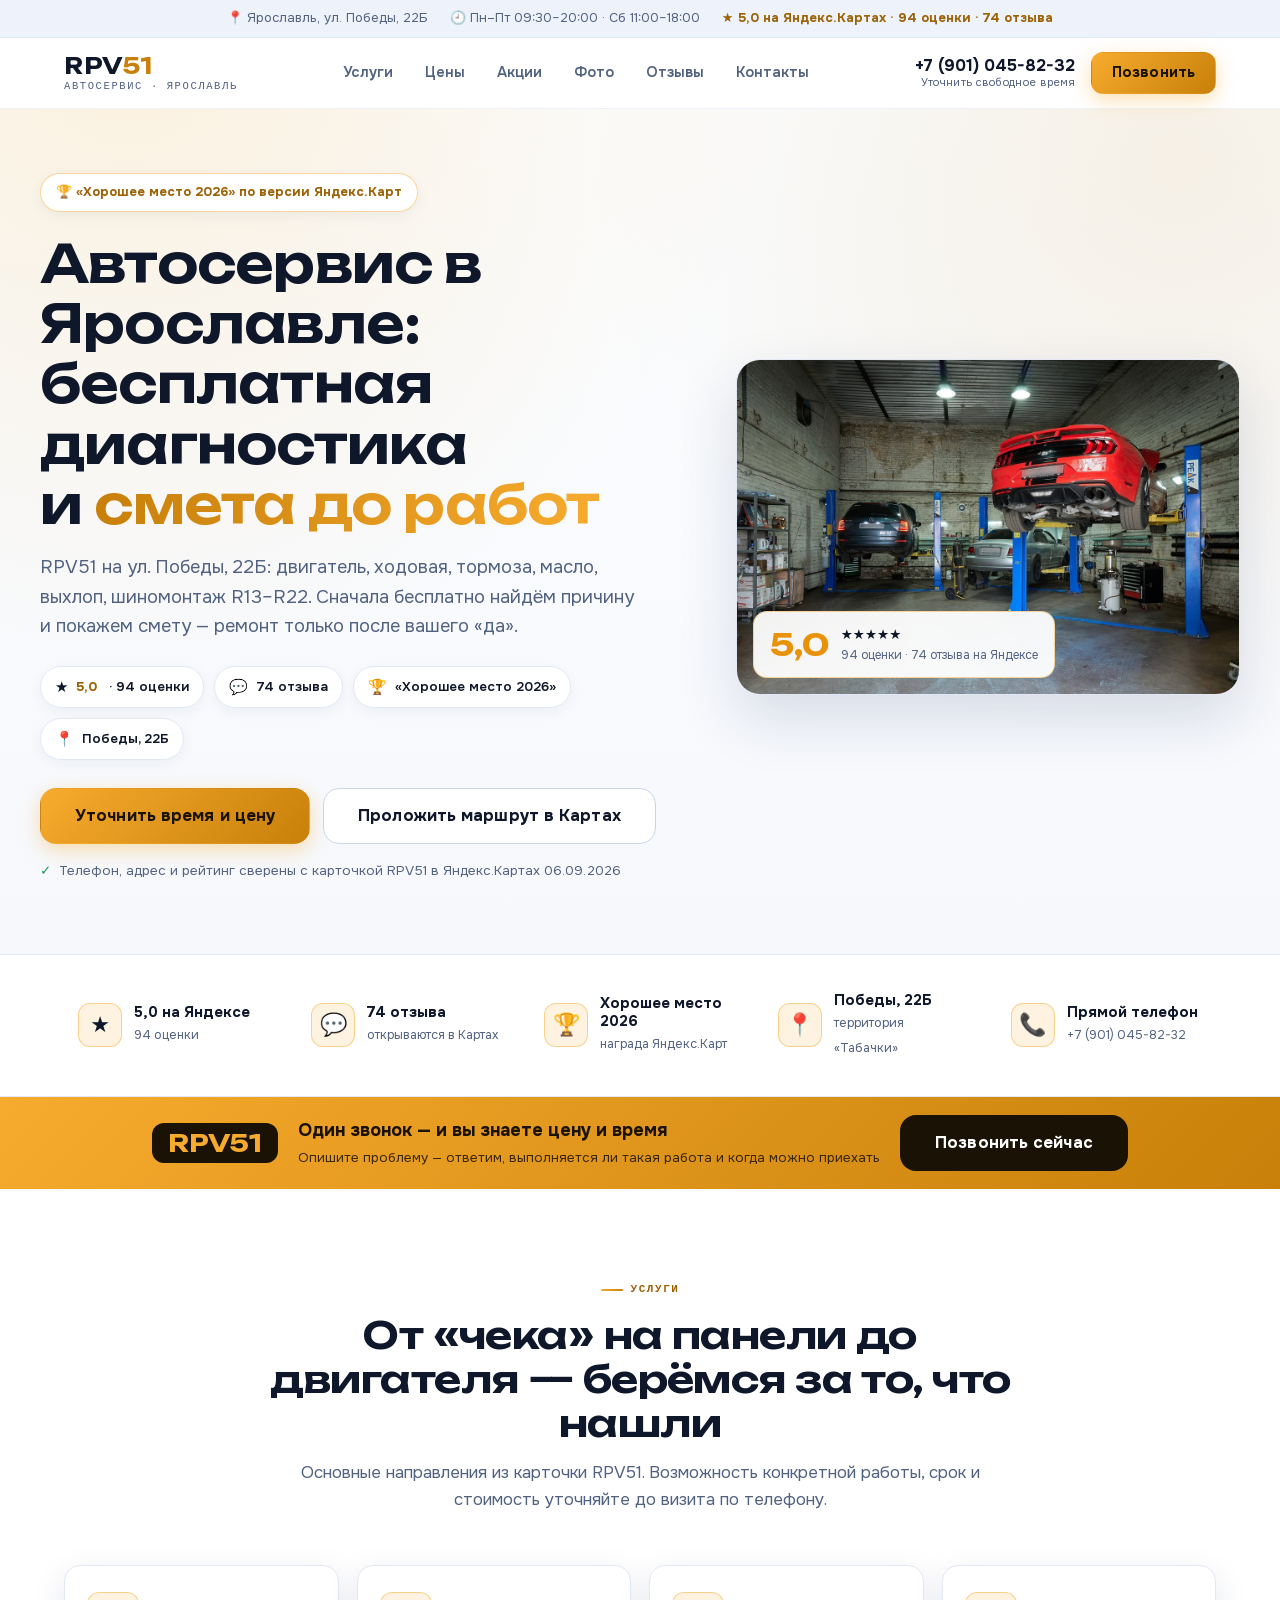
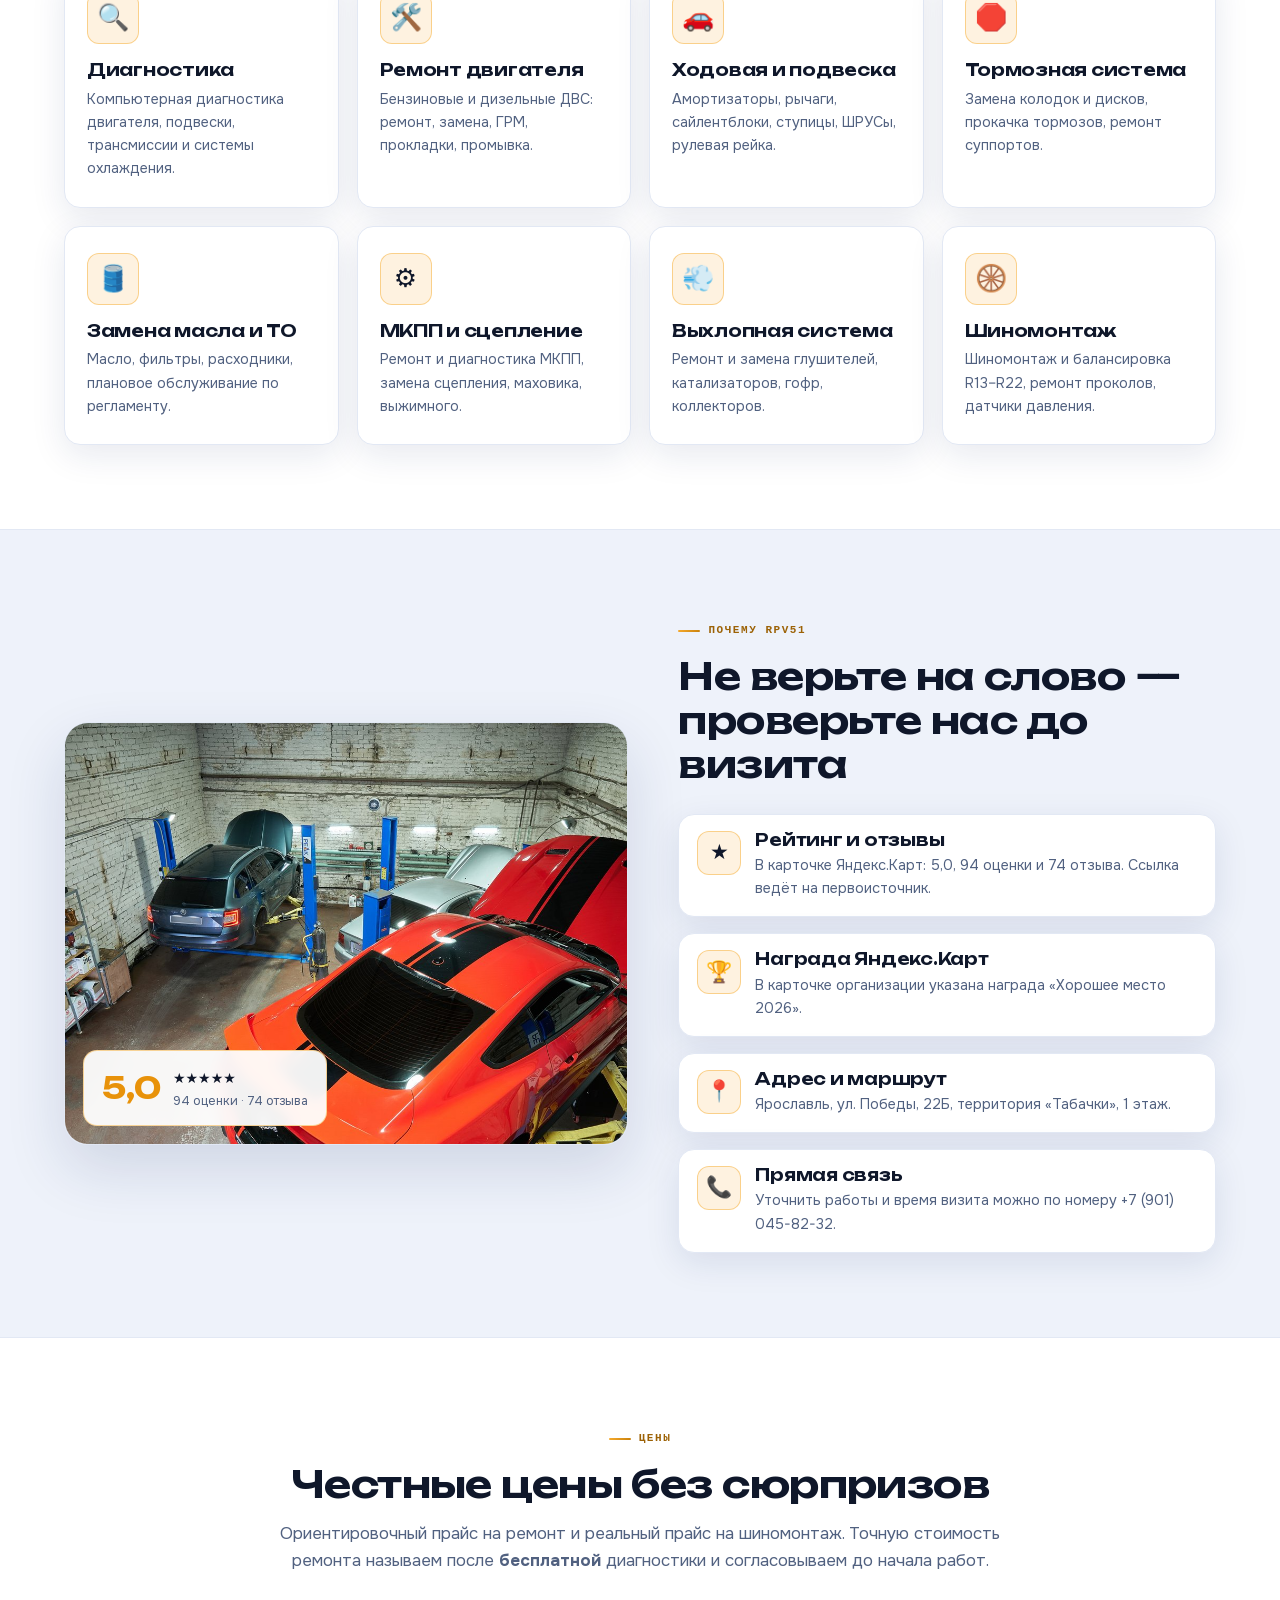
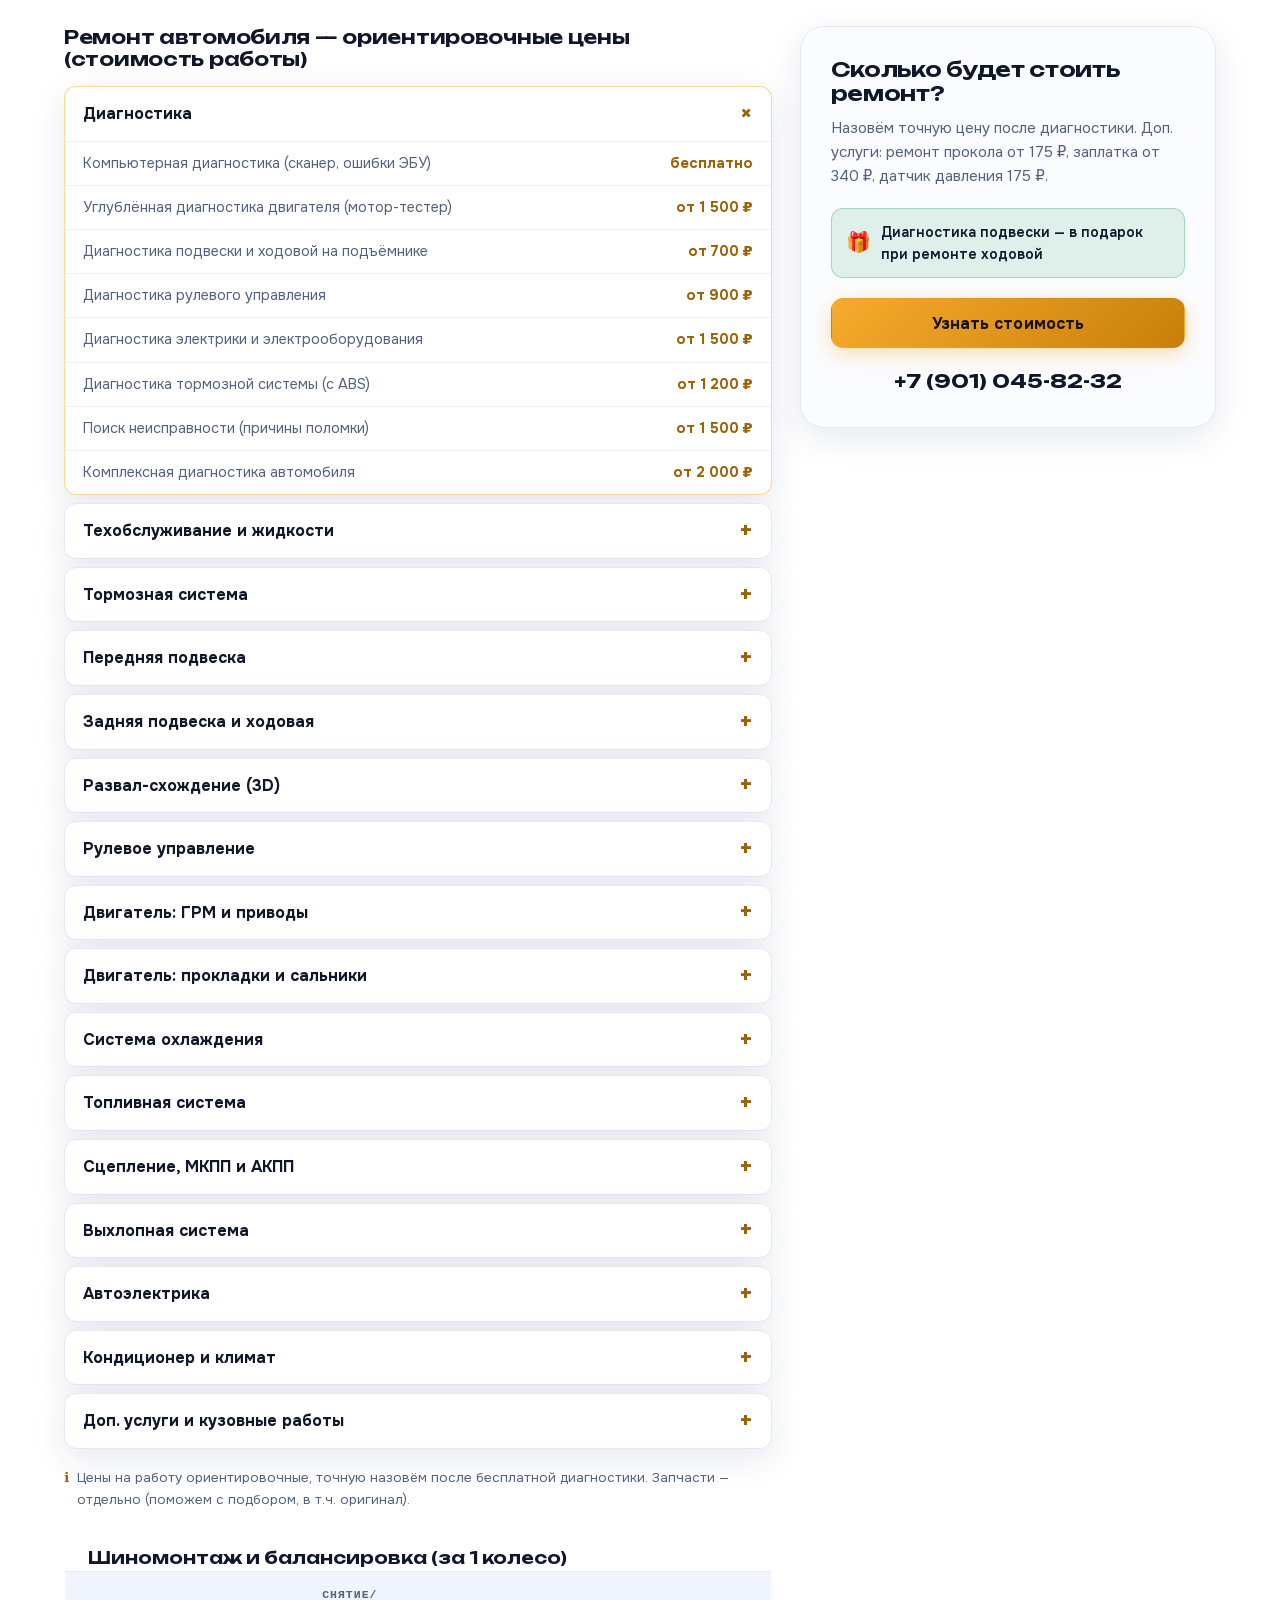
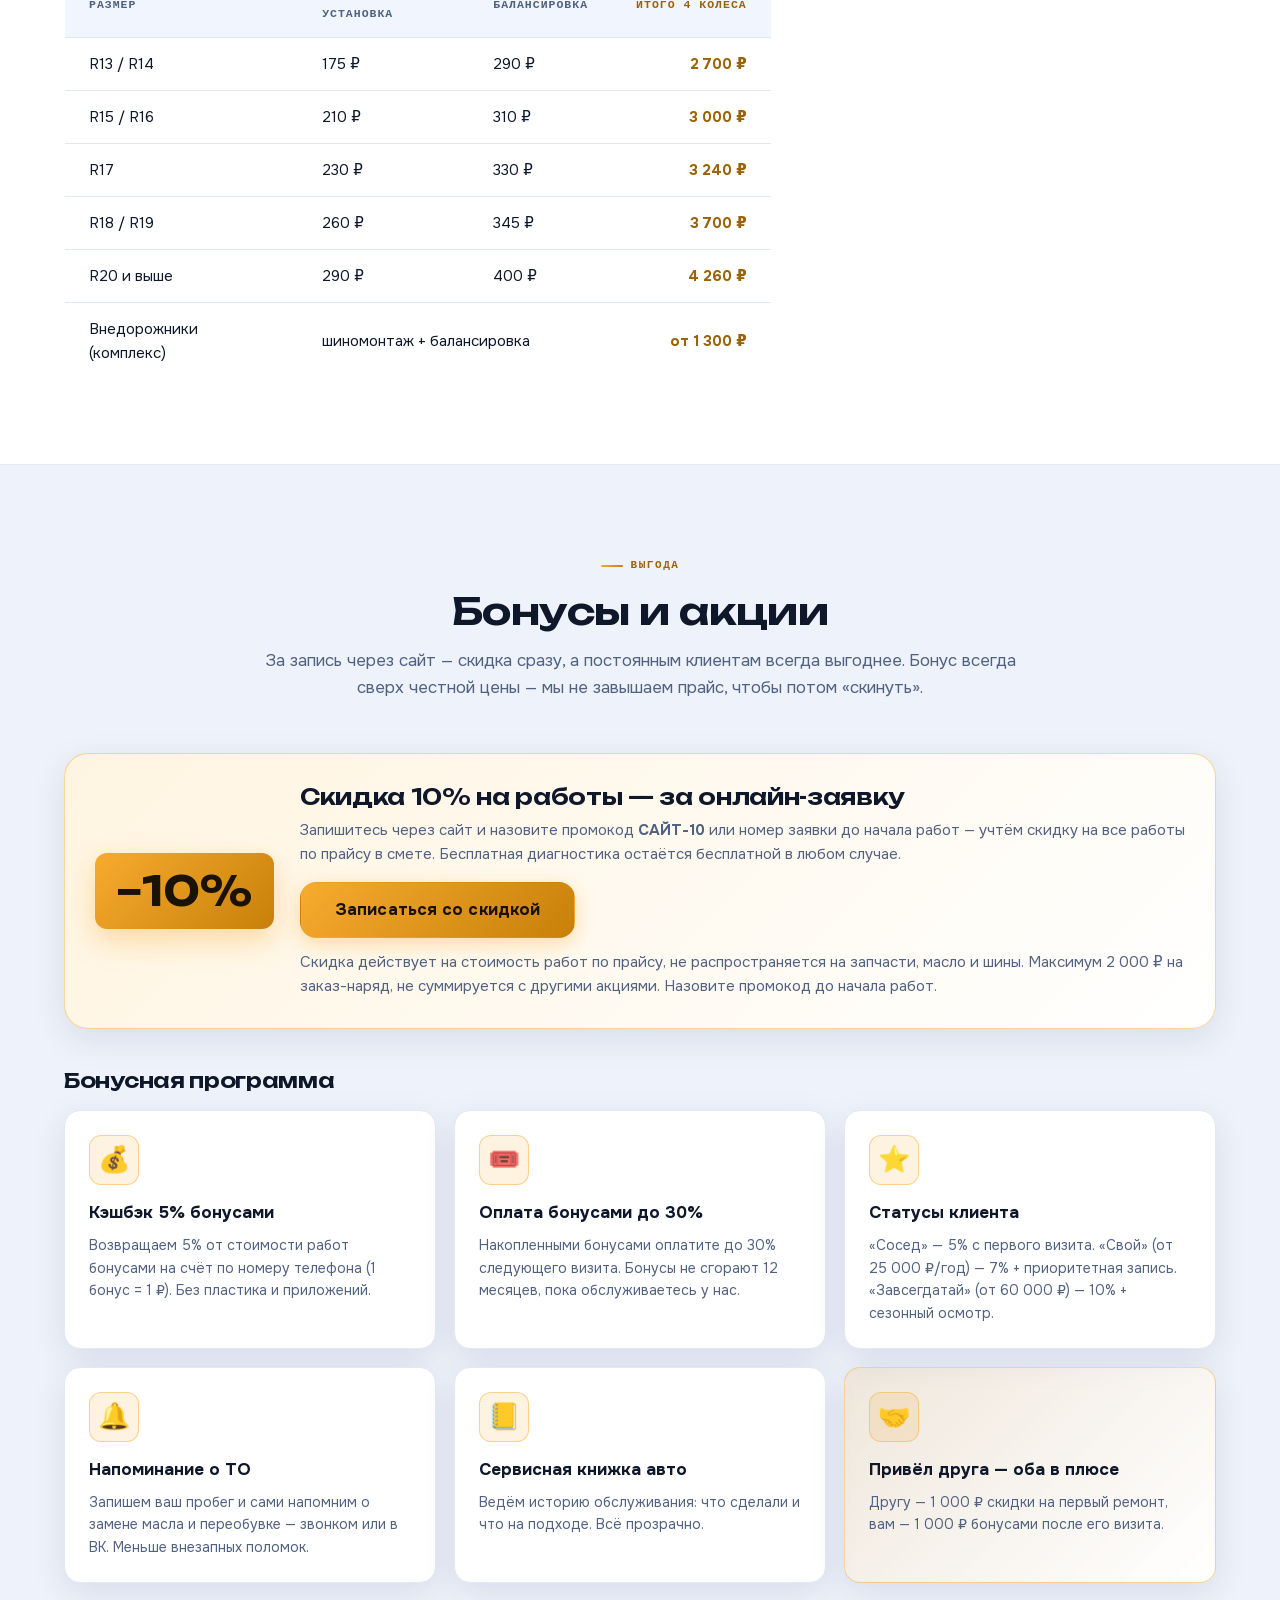
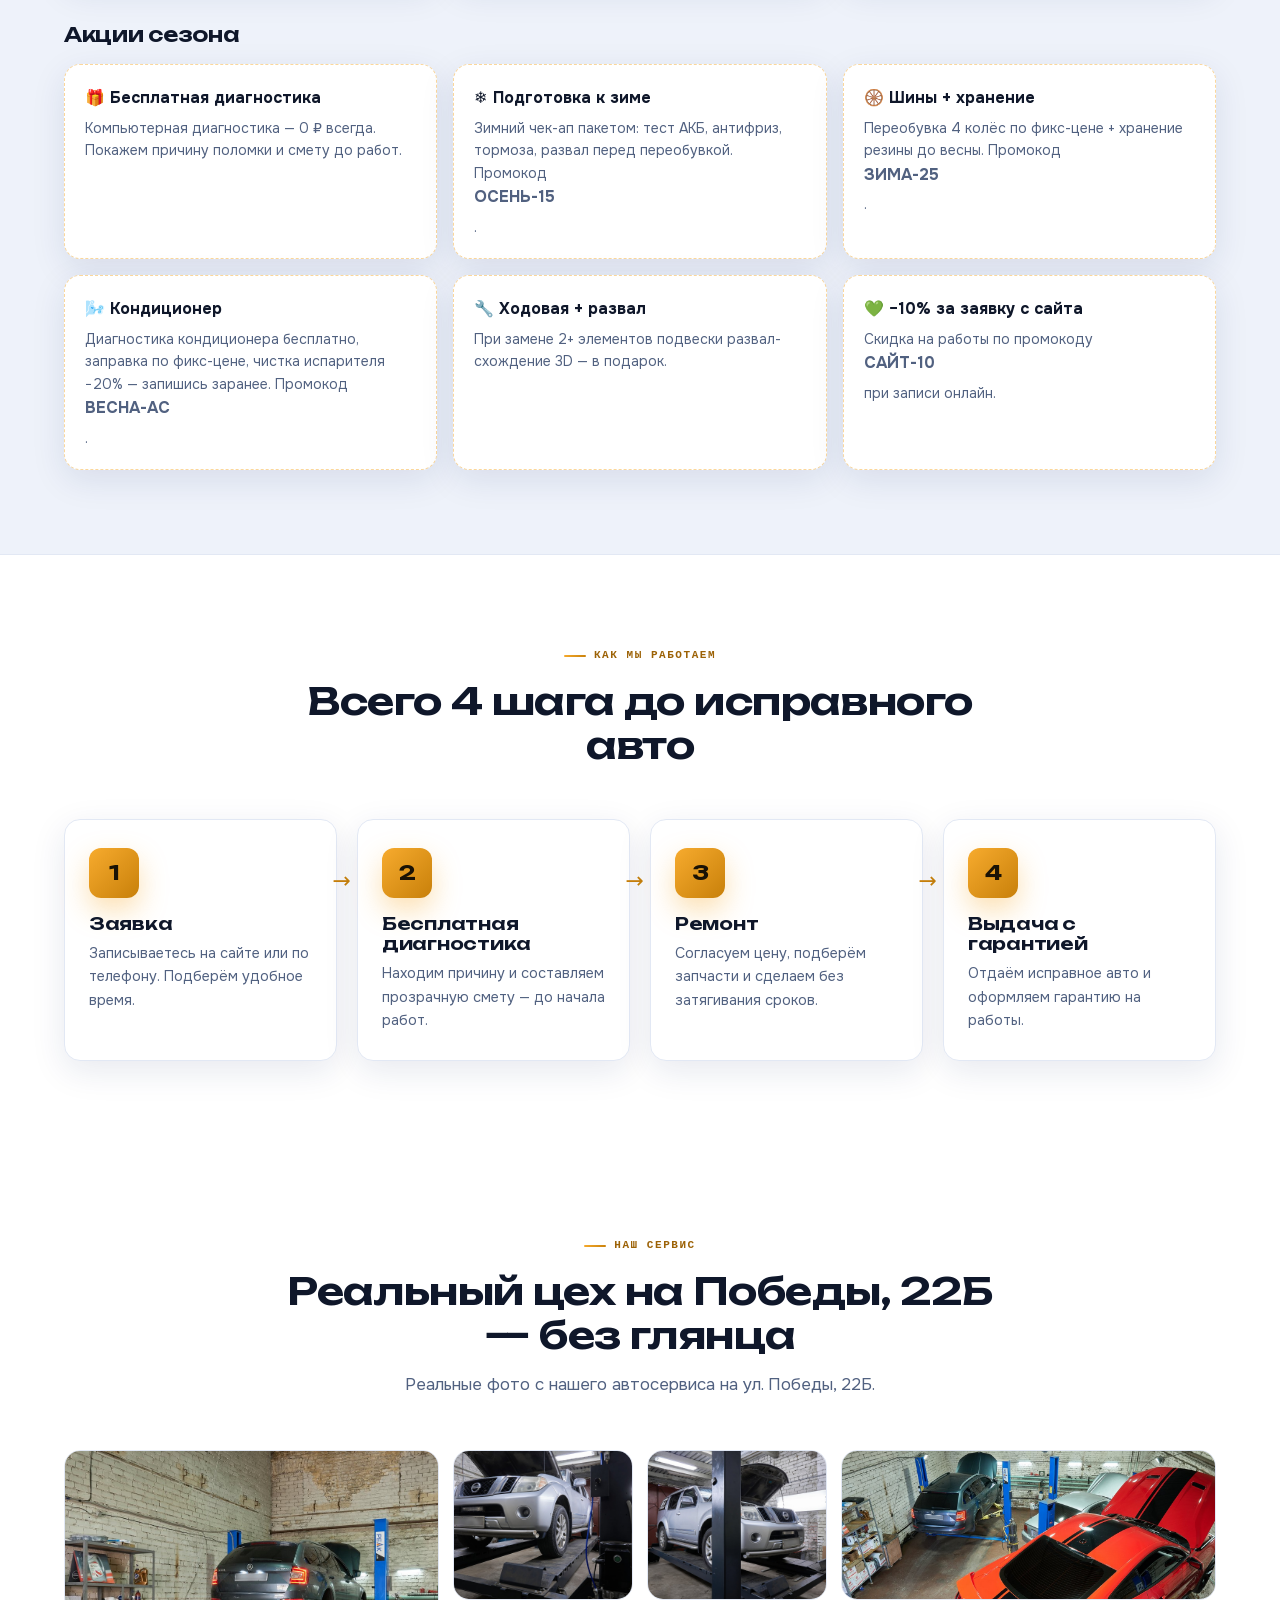
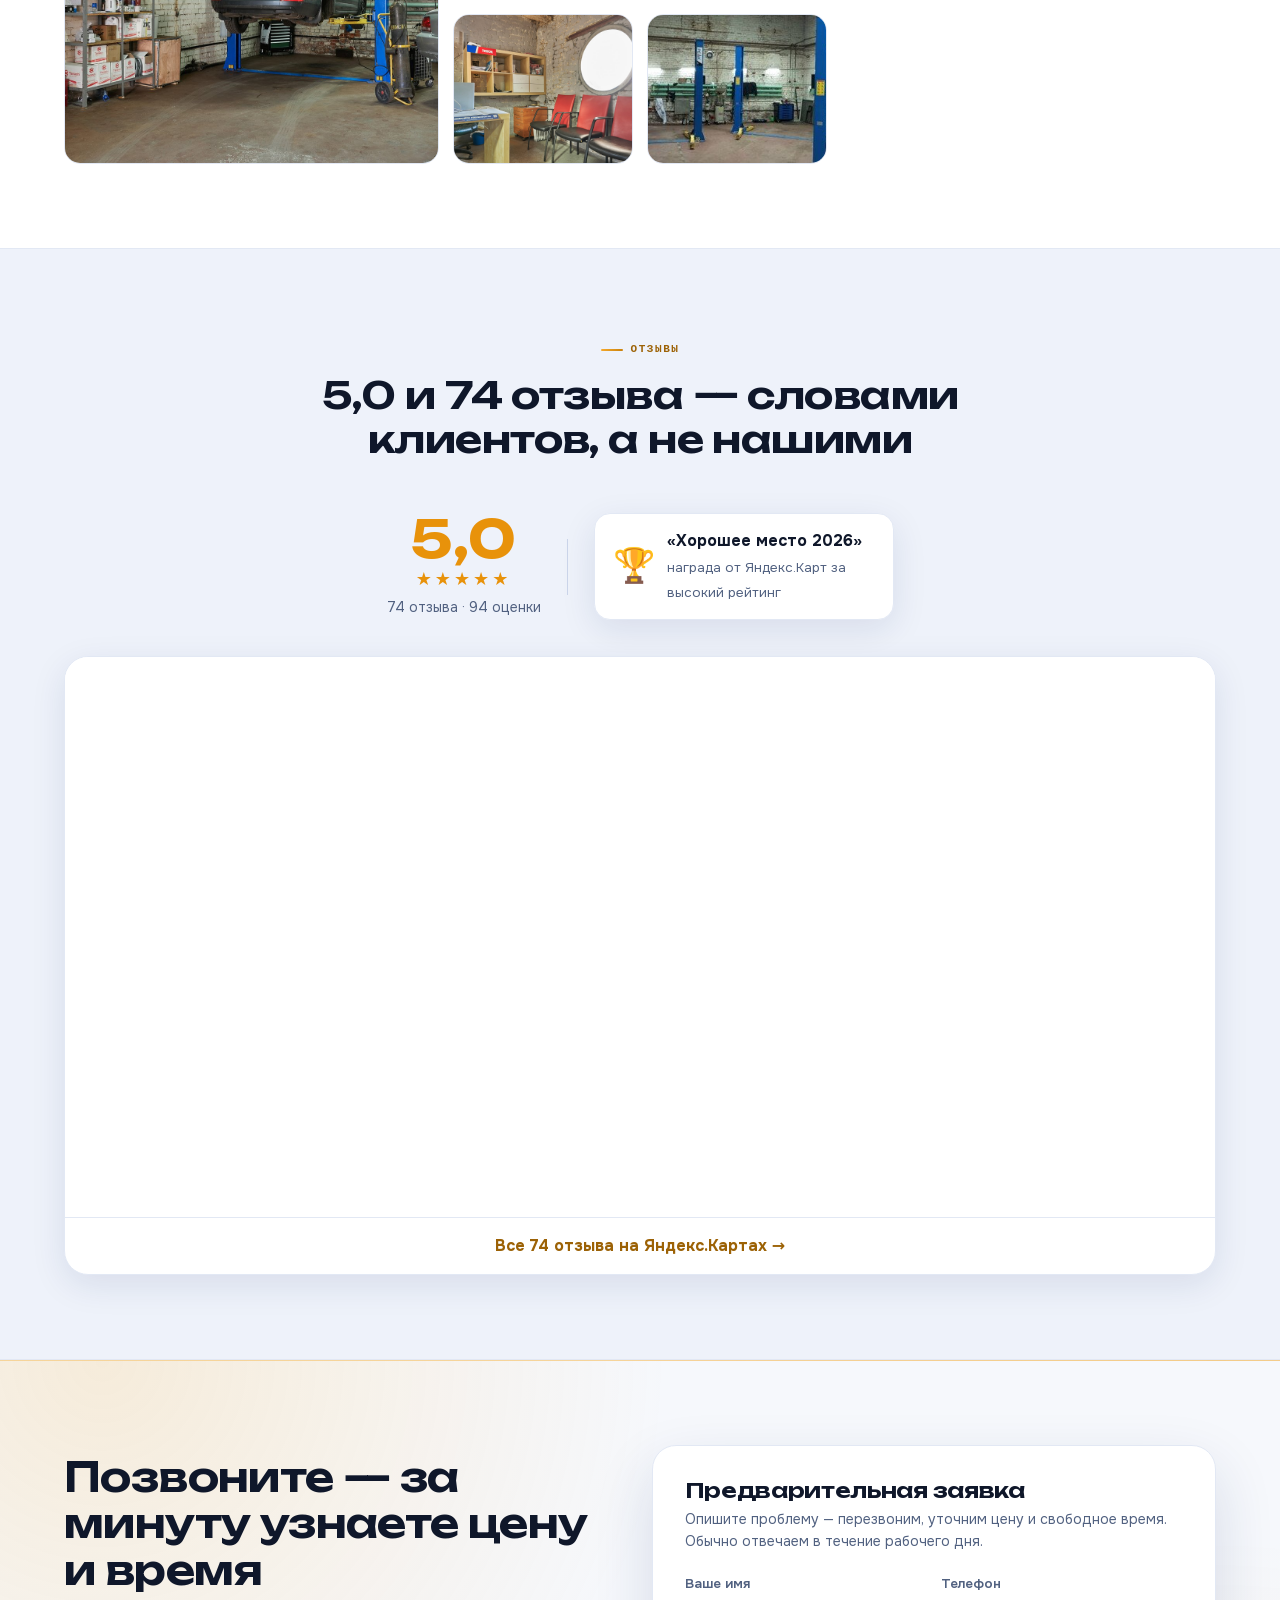
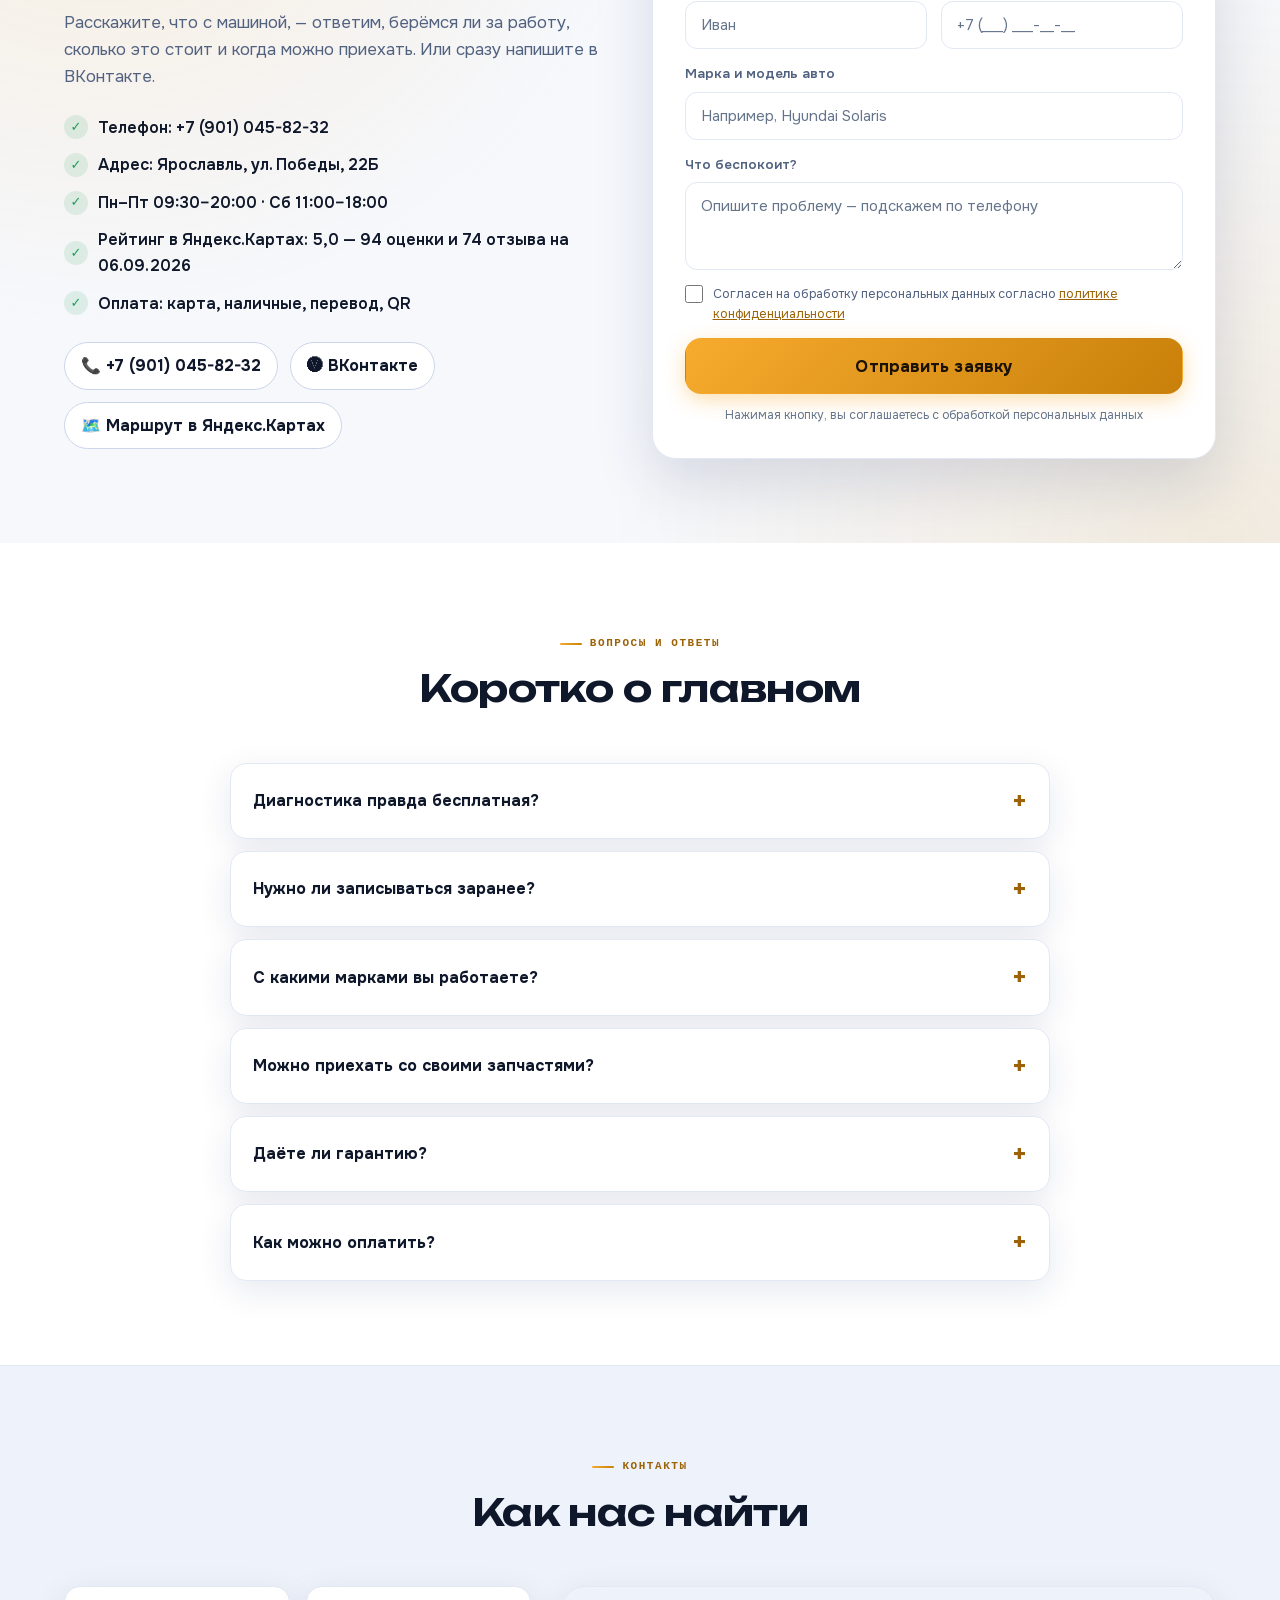
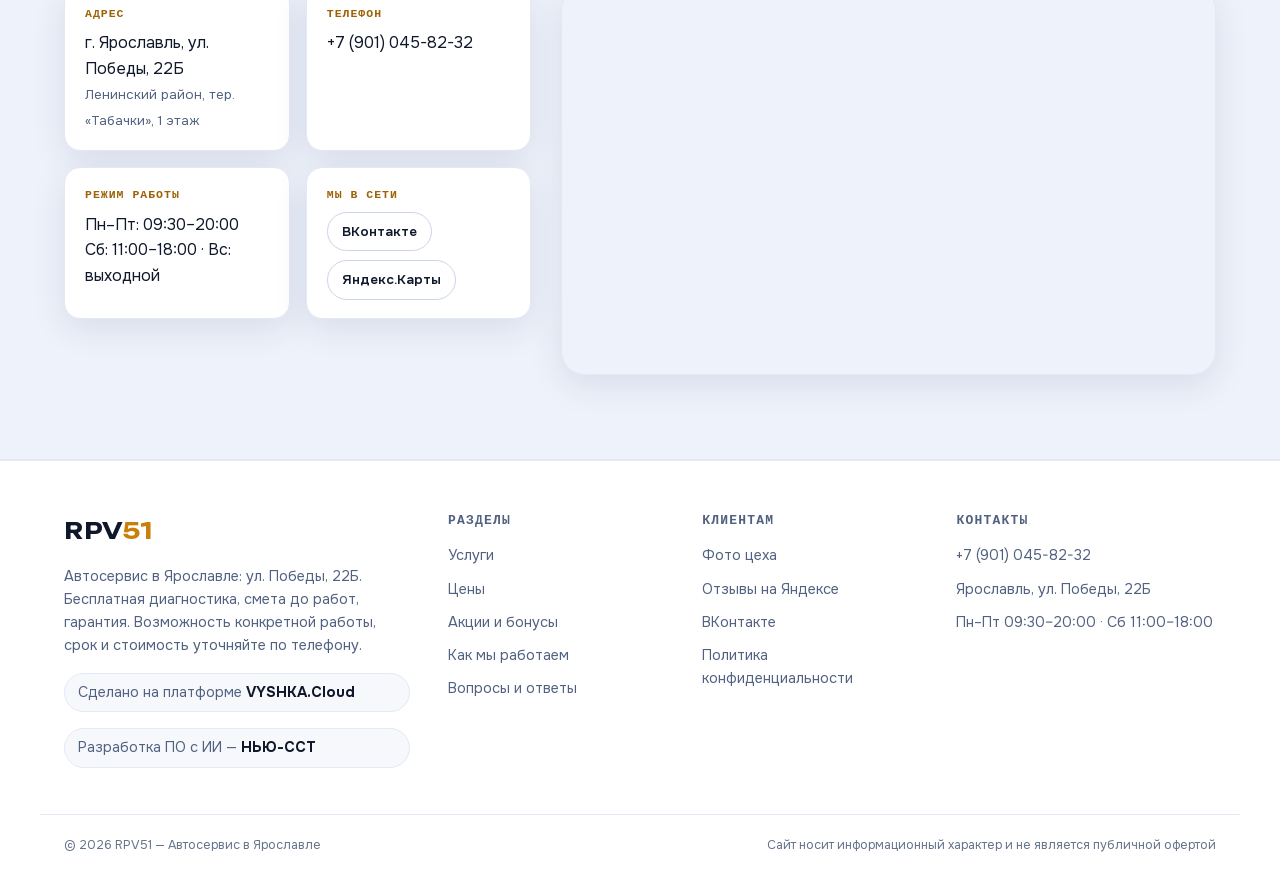
==== commit 22c31716: "F6: лиды /lp/ в пайплайн ВЫШКА + consent 152-ФЗ + цели lead_form/tel_click + счётчик 112323508 + fav" ====
--- a/index.html
+++ b/index.html
@@ -62,6 +62,23 @@
     (window, document, "script", "https://mc.yandex.ru/metrika/tag.js", "ym");
   </script>
   <noscript><div><img src="https://mc.yandex.ru/watch/96237257" style="position:absolute;left:-9999px" alt=""></div></noscript>
+  <!-- Yandex.Metrika 112323508 (сайтовый счётчик, привязка к Вебмастеру; 96237257 Яндекс Бизнес оставлен) -->
+  <script type="text/javascript">
+    (function(m,e,t,r,i,k,a){m[i]=m[i]||function(){(m[i].a=m[i].a||[]).push(arguments)};
+    m[i].l=1*new Date();
+    for (var j = 0; j < document.scripts.length; j++) {if (document.scripts[j].src === r) {return;}}
+    k=e.createElement(t),a=e.getElementsByTagName(t)[0],k.async=1,k.src=r,a.parentNode.insertBefore(k,a)})
+    (window, document, "script", "https://mc.yandex.ru/metrika/tag.js", "ym");
+
+    ym(112323508, "init", {
+      clickmap: true,
+      trackLinks: true,
+      accurateTrackBounce: true,
+      webvisor: true,
+      ssr: true
+    });
+  </script>
+  <noscript><div><img src="https://mc.yandex.ru/watch/112323508" style="position:absolute;left:-9999px" alt=""></div></noscript>
 </head>
 <body data-offer-version="verified-card-v1">
 
